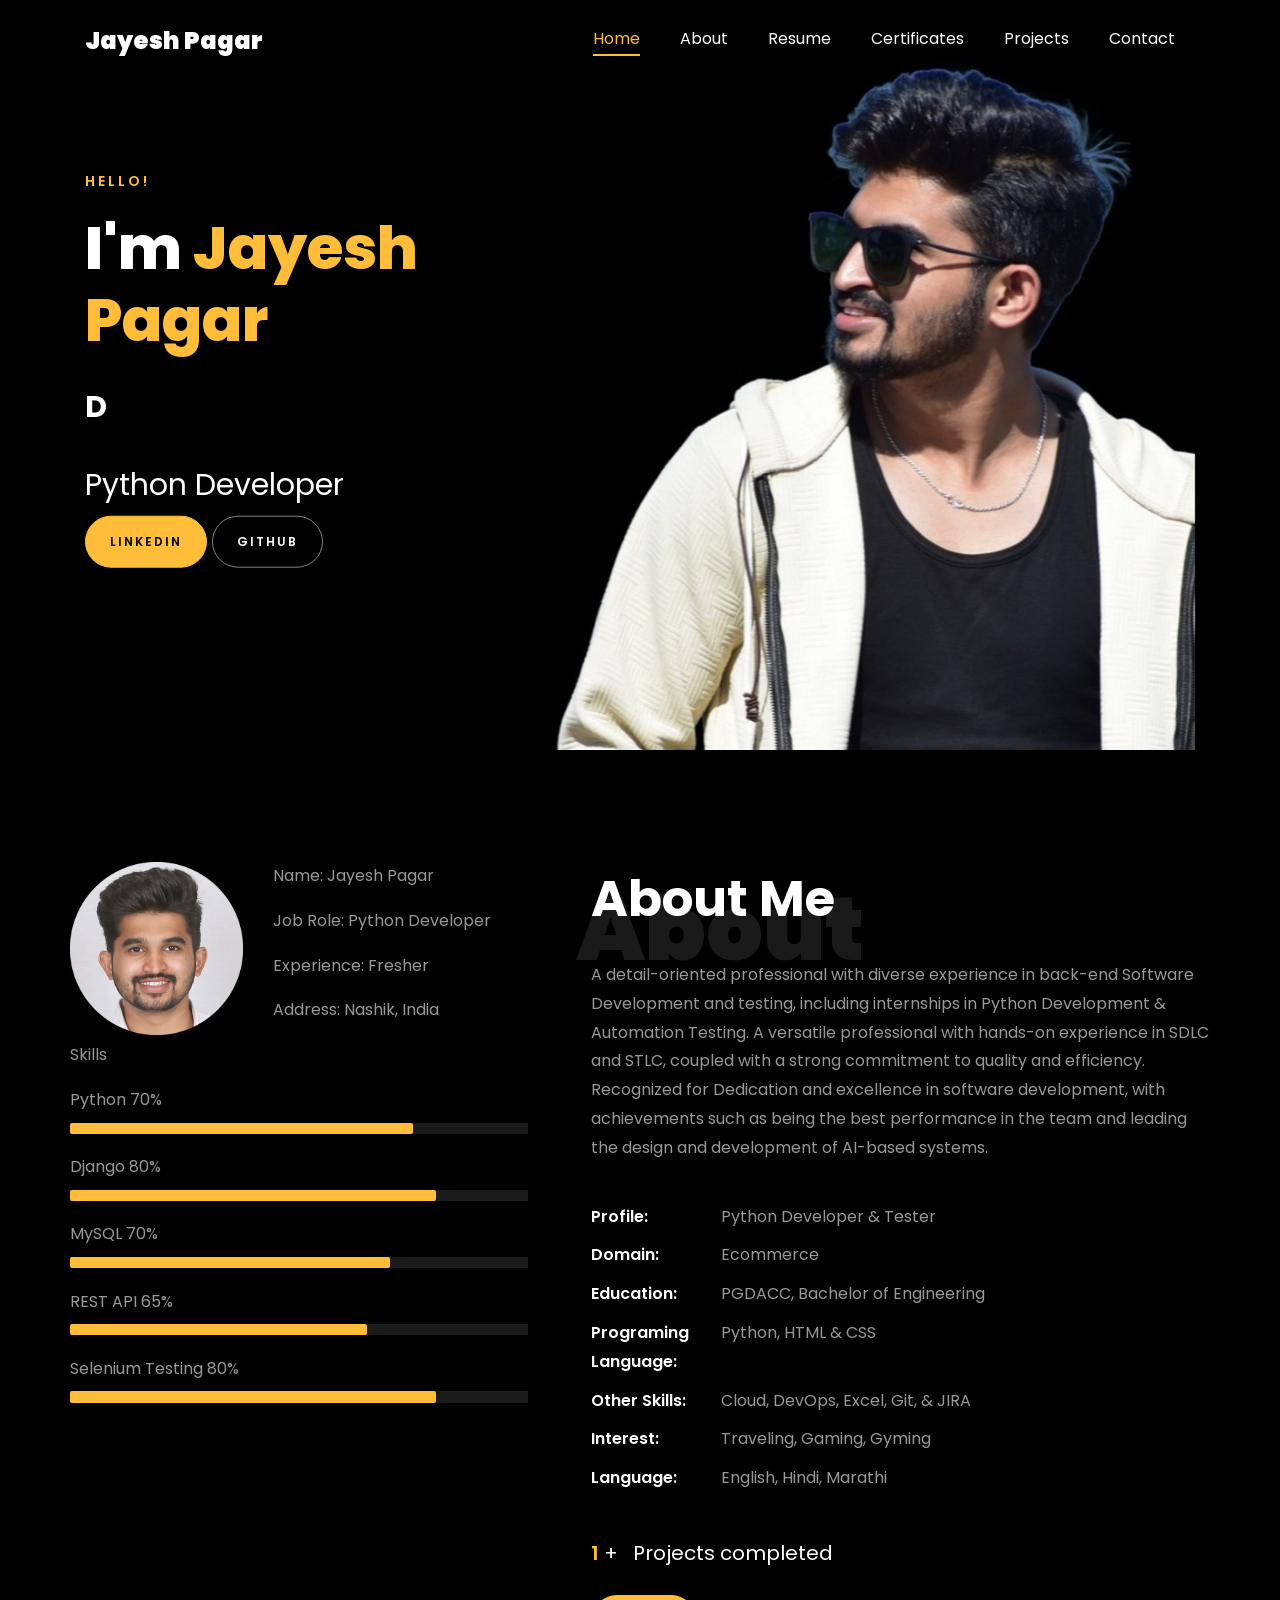
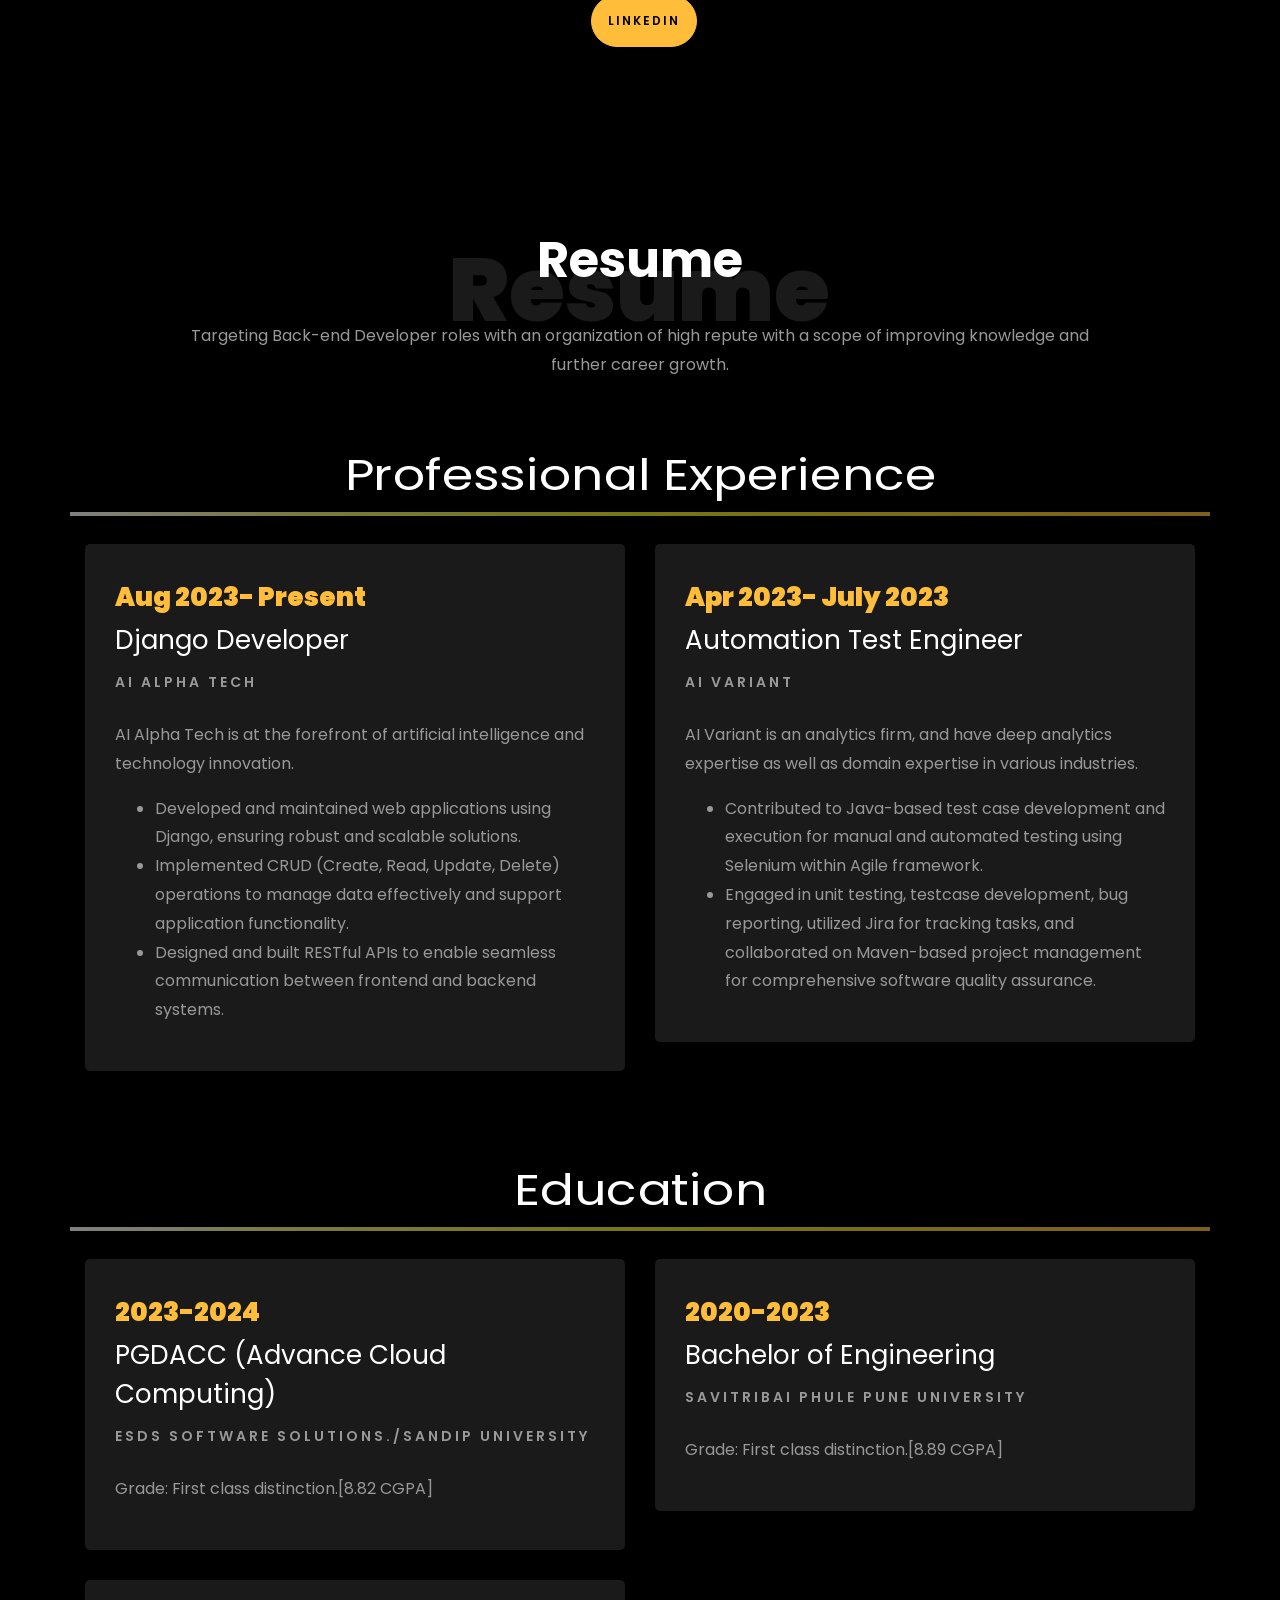
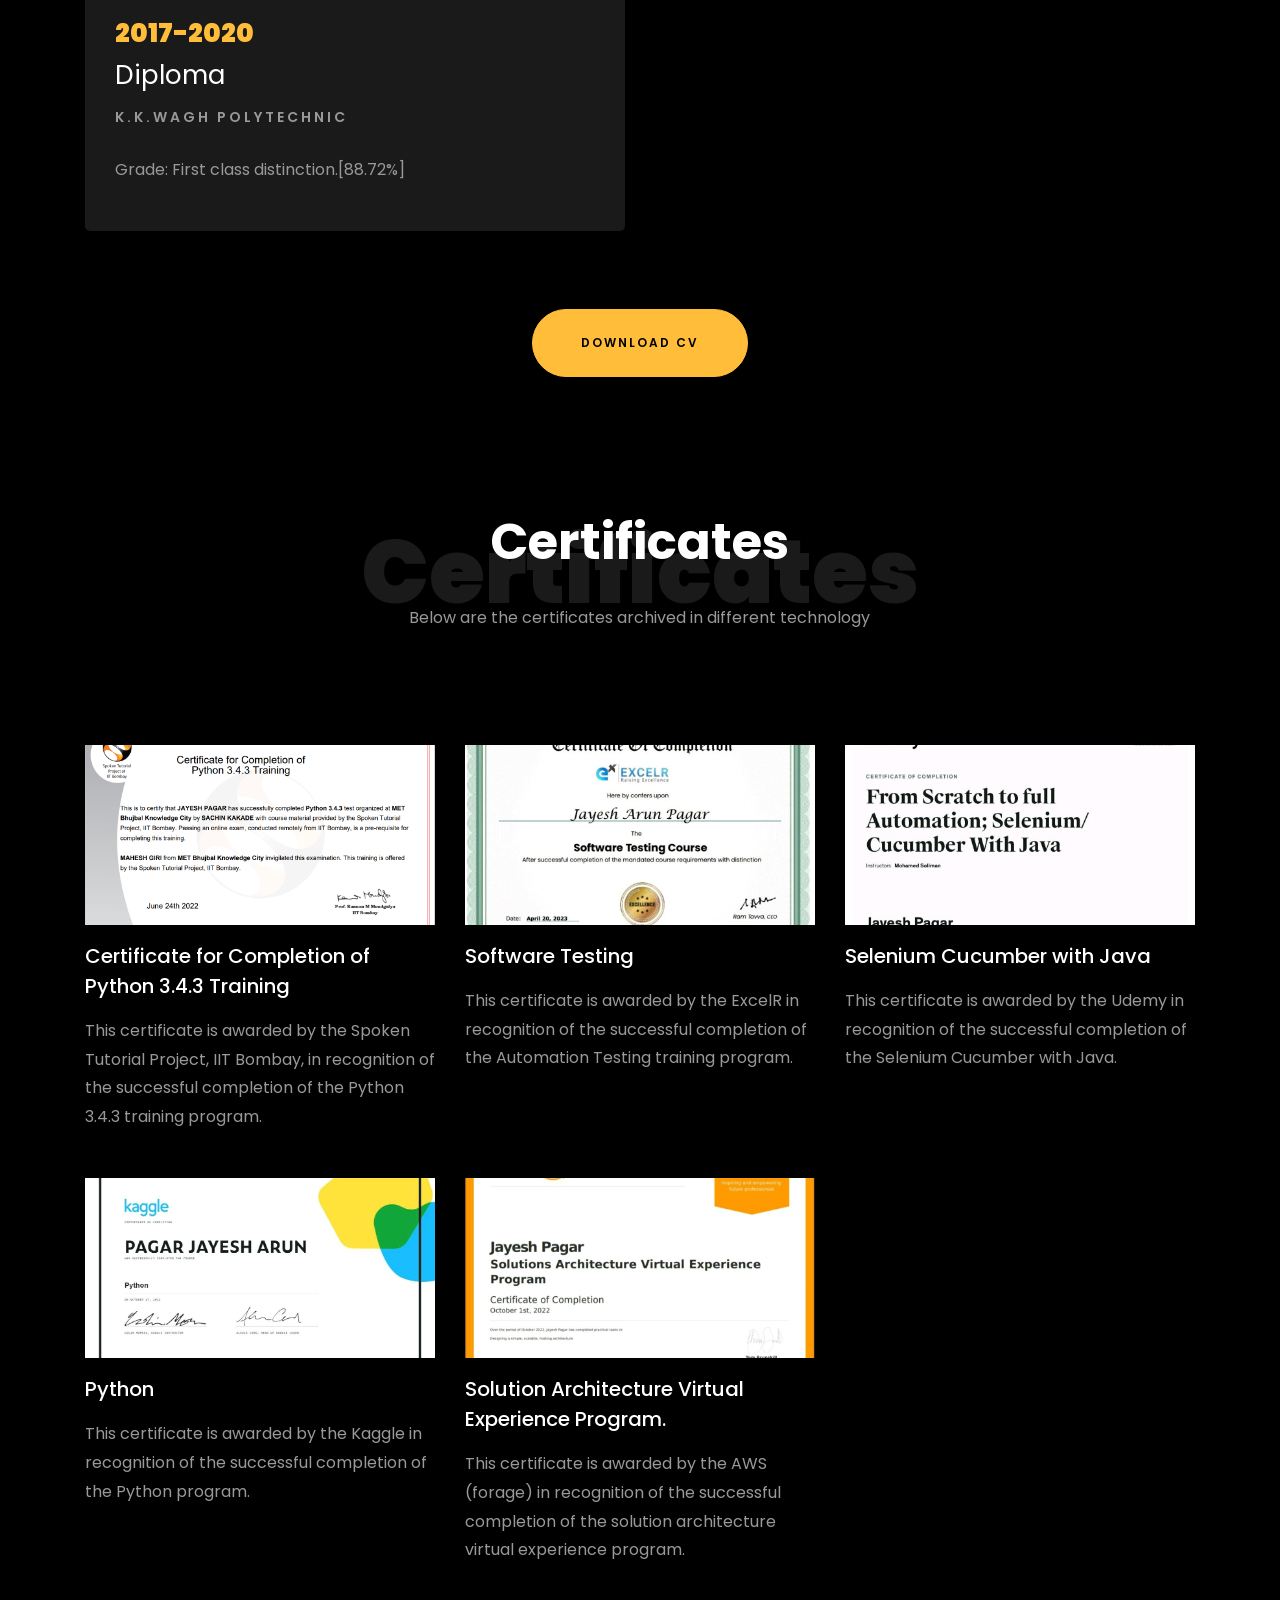
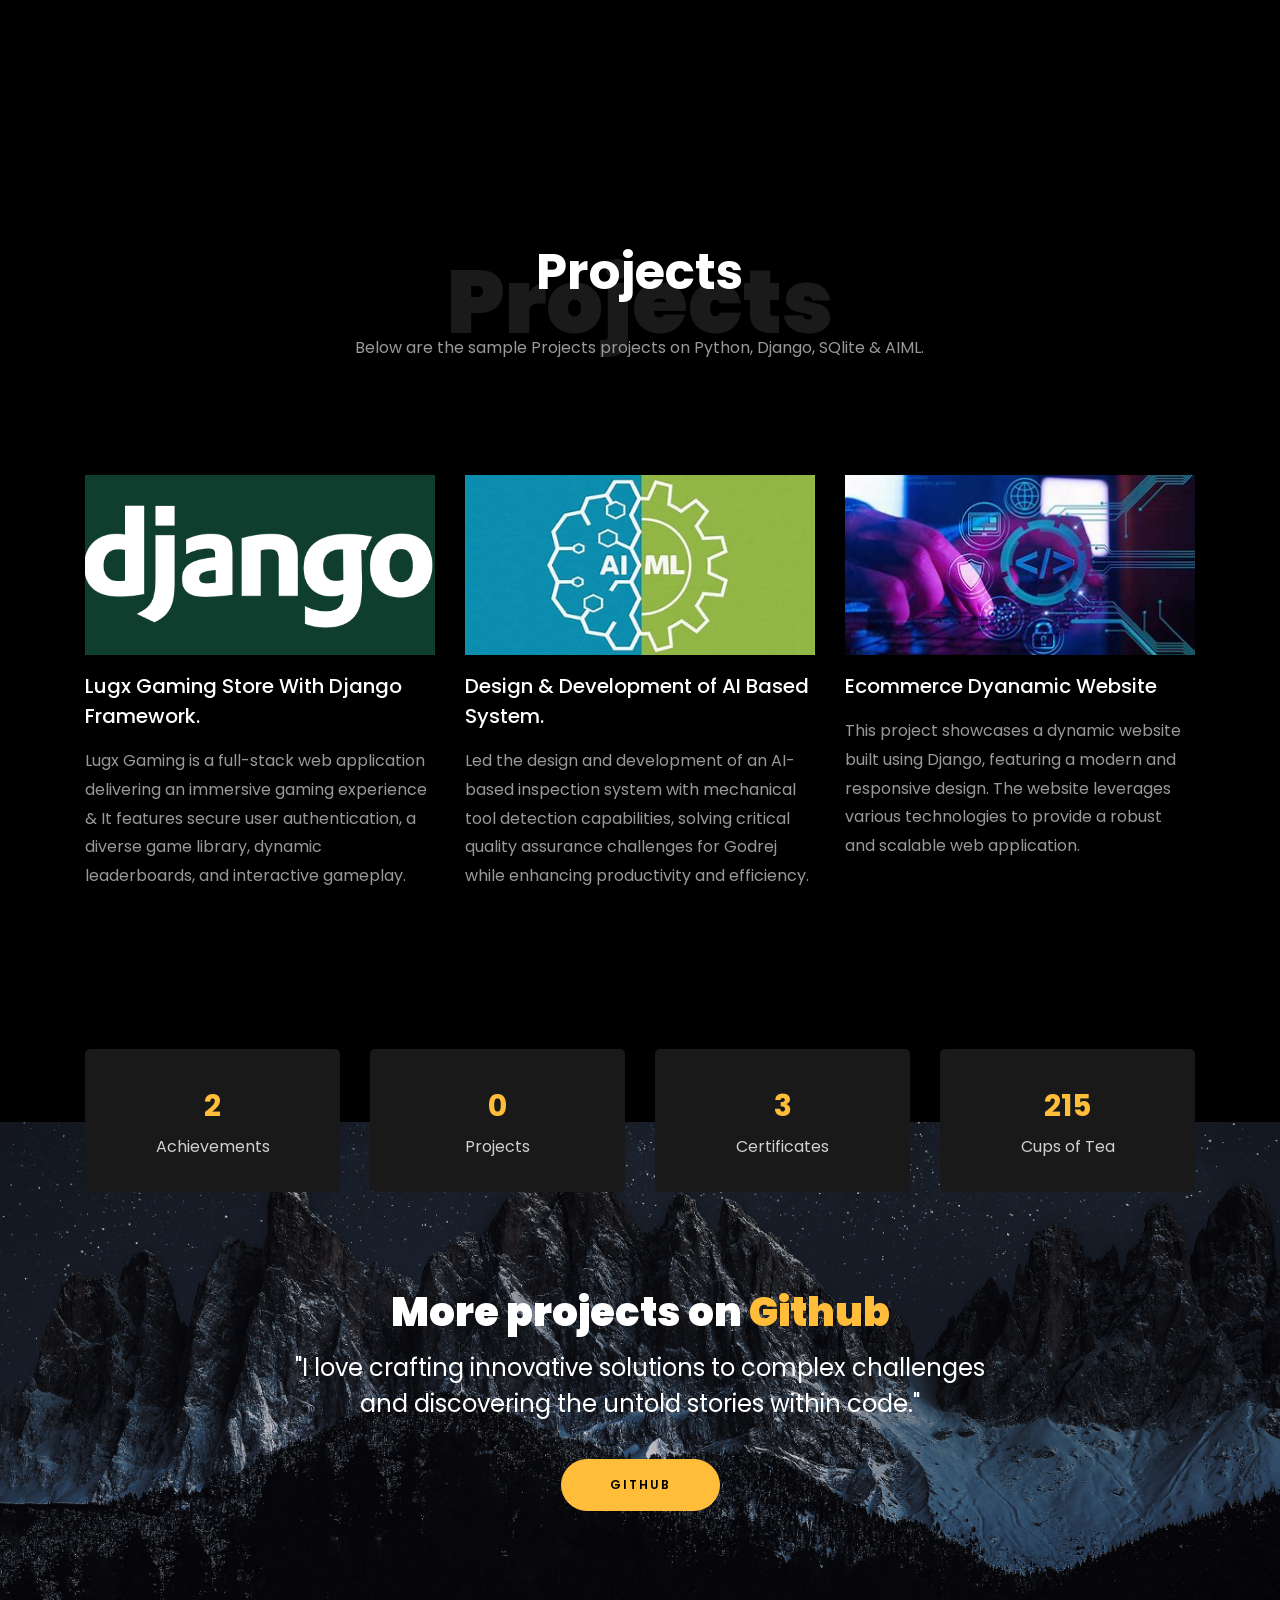
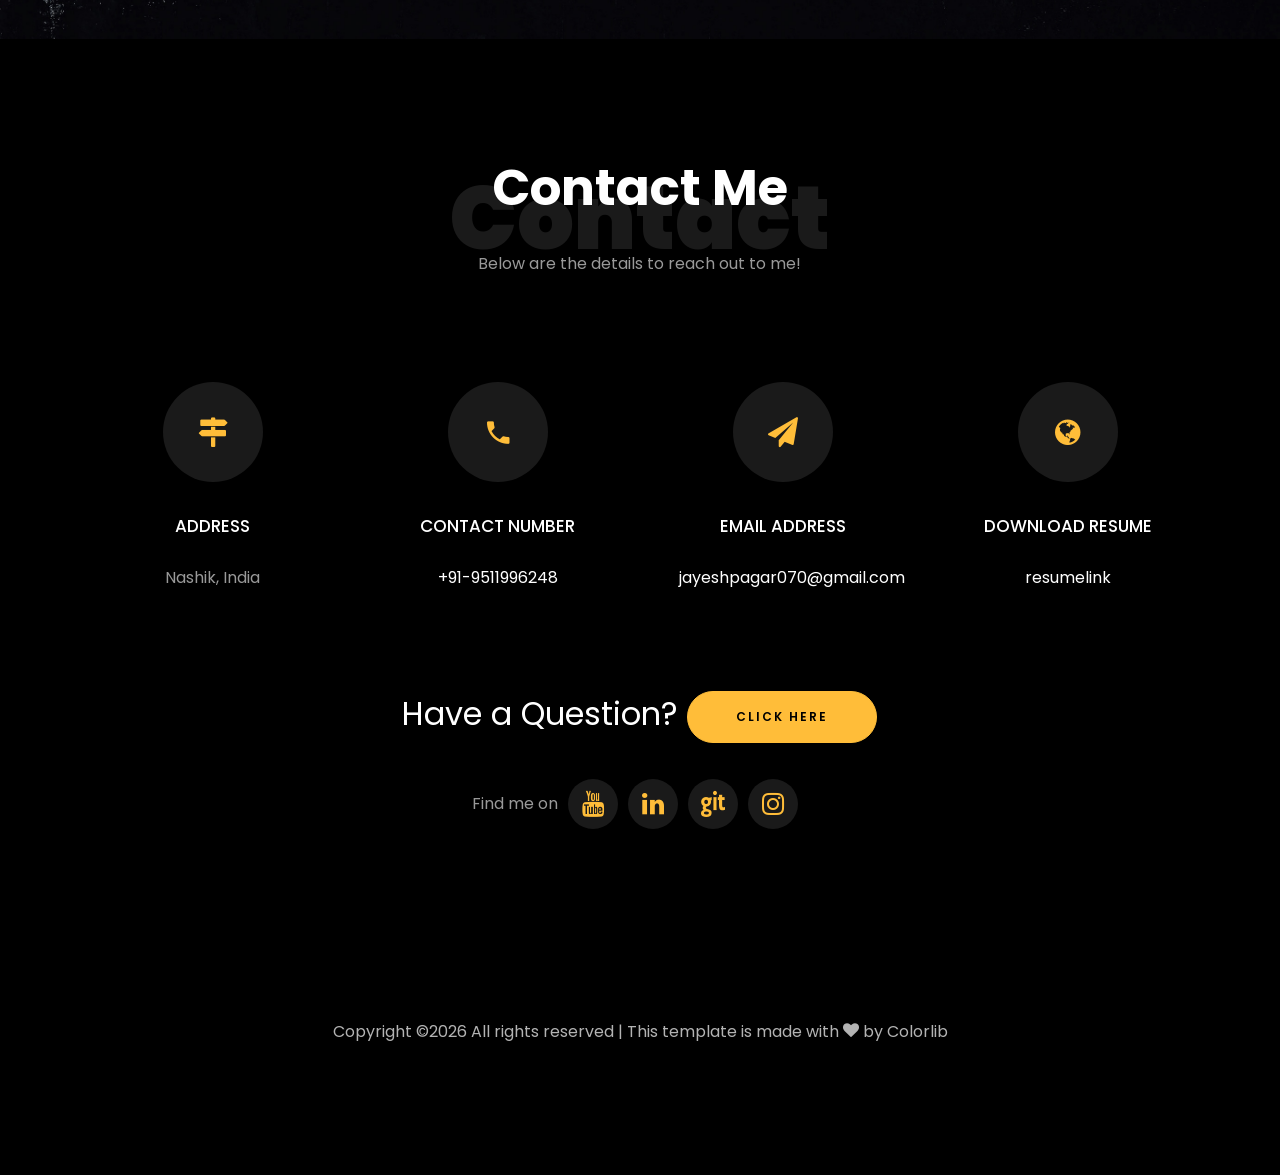
==== index.html @ 8f4467d8 "second" ====
<!DOCTYPE html>
<html lang="en">
  <head>
    <title>Jayesh Pagar Portfolio</title>
    <meta charset="utf-8">
    <meta name="viewport" content="width=device-width, initial-scale=1, shrink-to-fit=no">
    
    <link href="https://fonts.googleapis.com/css?family=Poppins:100,200,300,400,500,600,700,800,900" rel="stylesheet">

    <link rel="stylesheet" href="css/open-iconic-bootstrap.min.css">
    <link rel="stylesheet" href="css/animate.css">
    
    <link rel="stylesheet" href="css/owl.carousel.min.css">
    <link rel="stylesheet" href="css/owl.theme.default.min.css">
    <link rel="stylesheet" href="css/magnific-popup.css">

    <link rel="stylesheet" href="css/aos.css">

    <link rel="stylesheet" href="css/ionicons.min.css">
    
    <link rel="stylesheet" href="css/flaticon.css">
    <link rel="stylesheet" href="css/icomoon.css">
    <link rel="stylesheet" href="css/style.css">



<style>

/*======================================
//--//-->   ABOUT
======================================*/

.about-mf .box-shadow-full {
  padding-top: 4rem;
  padding-bottom: 4rem;
}

.about-mf .about-img {
  margin-bottom: 2rem;
}

.about-mf .about-img img {
  margin-left: 10px;
}


.skill-mf .progress {
  /* background-color: #cde1f8; */
  margin: .5rem 0 1.2rem 0;
  border-radius: 0;
  height: .7rem;
}

.skill-mf .progress .progress-bar {
  height: .7rem;
  background-color: #ffbd39;
}


/* Animation styles */
#typing-animation {
  position: relative;
  font-size: 30px;
  font-weight: bold;
  color: rgb(255, 255, 255);
  overflow: hidden;
  white-space: nowrap;
  animation: typing 3s steps(20, end) infinite;
}

#typing-animation:before {
  content: "";
  /* position: absolute; */
  top: 0;
  left: 0;
  width: 0;
  height: 100%;
  background-color: #ccc;
  animation: typing-cursor 0.5s ease-in-out infinite;
}

@keyframes typing {
  from {
    width: 0;
  }
  to {
    width: 100%;
  }
}

@keyframes typing-cursor {
  from {
    width: 5px;
  }
  to {
    width: 0;
  }
}


/* project image zoom effect */

.zoom-effect {
  overflow: hidden;
  transition: transform 0.3s ease-out;
}

.zoom-effect:hover {
  transform: scale(1.1);
}


</style>


  </head>
  <body data-spy="scroll" data-target=".site-navbar-target" data-offset="300">
	  
	  
    <nav class="navbar navbar-expand-lg navbar-dark ftco_navbar ftco-navbar-light site-navbar-target" id="ftco-navbar">
	    <div class="container">
	      <a class="navbar-brand" href="index.html">Jayesh Pagar</a>
	      <button class="navbar-toggler js-fh5co-nav-toggle fh5co-nav-toggle" type="button" data-toggle="collapse" data-target="#ftco-nav" aria-controls="ftco-nav" aria-expanded="false" aria-label="Toggle navigation">
	        <span class="oi oi-menu"></span> Menu
	      </button>

	      <div class="collapse navbar-collapse" id="ftco-nav">
	        <ul class="navbar-nav nav ml-auto">
	          <li class="nav-item"><a href="#home-section" class="nav-link"><span>Home</span></a></li>
	          <li class="nav-item"><a href="#about-section" class="nav-link"><span>About</span></a></li>
	          <li class="nav-item"><a href="#resume-section" class="nav-link"><span>Resume</span></a></li>
			  <li class="nav-item"><a href="#Certificates-section" class="nav-link"><span>Certificates</span></a></li>
	          <li class="nav-item"><a href="#project-section" class="nav-link"><span>Projects</span></a></li>
	          <li class="nav-item"><a href="#contact-section" class="nav-link"><span>Contact</span></a></li>
	        </ul>
	      </div>
	    </div>
	  </nav>
	  <section id="home-section" class="hero">
		  <div class="home-slider  owl-carousel">
	       <div class="slider-item ">
	      	<div class="overlay"></div>
	         <div class="container">
	          <div class="row d-md-flex no-gutters slider-text align-items-end justify-content-end" data-scrollax-parent="true">
	          	<div class="one-third js-fullheight order-md-last img" style="background-image:url(images/My_background1.jpeg);">
	          	 <div class="overlay"></div>
	          	</div>
		          <div class="one-forth d-flex  align-items-center ftco-animate" data-scrollax=" properties: { translateY: '70%' }">
		          	<div class="text">
		          		<span class="subheading">Hello!</span>
			            <h1 class="mb-4 mt-3">I'm <span>Jayesh Pagar</span></h1>

						<!-- Element to contain animated typing -->
						<span id="typing-animation"></span>

						<script>

						// Initialize the typing animation
						const typingAnimationElement = document.getElementById('typing-animation');

						// Create an array of typing text
						const typingTexts = [
						'Developer  ',
						'Tester  ',
		
						];

						// Create a function to display the typing animation for a given text
						function playTypingAnimation(text) {
						// Loop through each character and add it to the element
						for (let i = 0; i < text.length; i++) {
							setTimeout(() => {
							typingAnimationElement.textContent += text[i];
							}, i * 200); // Increase the delay to slow down the typing animation
						}

						// Once the animation is complete, reset the text and start over
						setTimeout(() => {
							typingAnimationElement.textContent = '';
							playTypingAnimation(typingTexts[(typingTexts.indexOf(text) + 1) % typingTexts.length]);
						}, text.length * 200);
						}

						// Start the typing animation loop
						playTypingAnimation(typingTexts[0]);

						</script>

						<br>
						<br>
			            <h2>Python Developer</h2>
						<!-- <h2 class="d-flex" style="margin-bottom: 0">With over 5 years of experience</h2> -->
						<!-- <br> -->
			            <p><a href="https://www.linkedin.com/in/jayesh-pagar-3330192" class="btn btn-primary py-3 px-4">LinkedIn</a> 
							<a href="https://github.com/jayeshpagar070" class="btn btn-white btn-outline-white py-3 px-4">GitHub</a></p>
		            </div>
		          </div>
	        	</div>
	        </div>
	      </div>
		</div>
    </section>



    <section class="ftco-about img ftco-section ftco-no-pb" id="about-section">
    	<div class="container">
			<div class="row">
				<div class="row d-flex align-items-stretch">
				<!-- <div class="row d-flex"> -->
					<div class="col-md-6 col-lg-5 d-flex">
						<div class="img-about img d-flex align-items-stretch">
							<div class="overlay">
								<div class="row">
									<div class="col-sm-6 col-md-5">
									  <div class="about-img">
										<img src="images/Profile1.png" class="img-fluid rounded b-shadow-a" alt="">
									  </div>
									</div>
									<!-- Details next to profile image -->
									<div class="col-sm-6 col-md-7">
									  <div class="about-info">
										<p><span class="title-s">Name: </span> <span>Jayesh Pagar</span></p>
										<p><span class="title-s">Job Role: </span> <span>Python Developer</span></p>
										<p><span class="title-s">Experience: </span> <span>Fresher</span></p>
										<p><span class="title-s">Address: </span> <span>Nashik, India</span></p>
									  </div>
									</div>
								  </div>

								<div class="skill-mf">
									<p class="title-s">Skills</p>
									<span>Python</span> <span class="pull-right">70%</span>
									<div class="progress">
										<div class="progress-bar" role="progressbar" style="width: 75%;" aria-valuenow="95" aria-valuemin="0"
											aria-valuemax="100"></div>
									</div>
									
									<span>Django</span> <span class="pull-right">80%</span>
									<div class="progress">
										<div class="progress-bar" role="progressbar" style="width: 80%" aria-valuenow="85" aria-valuemin="0"
											aria-valuemax="100"></div>
									</div>
									
									<span>MySQL</span> <span class="pull-right">70%</span>
									<div class="progress">
										<div class="progress-bar" role="progressbar" style="width: 70%" aria-valuenow="90" aria-valuemin="0"
											aria-valuemax="100"></div>
									</div>
									
									<span>REST API</span> <span class="pull-right">65%</span>
									<div class="progress">
										<div class="progress-bar" role="progressbar" style="width: 65%" aria-valuenow="85" aria-valuemin="0"
											aria-valuemax="100"></div>
									</div>
									
									<span>Selenium Testing</span> <span class="pull-right">80%</span>
									<div class="progress">
										<div class="progress-bar" role="progressbar" style="width: 80%" aria-valuenow="80" aria-valuemin="0"
											aria-valuemax="100"></div>
									</div>
								</div>
							</div>
						</div>
					</div>
					
					<div class="col-md-6 col-lg-7 pl-lg-5 pb-5">
						<div class="row justify-content-start pb-3">
							<div class="col-md-12 heading-section ftco-animate">
								
								<h1 class="big">About</h1>
								<h2 class="mb-4">About Me</h2>
								
								<p>
									A detail-oriented professional with diverse experience in back-end Software 
									Development and testing, including internships in Python Development & Automation 
									Testing. A versatile professional with hands-on experience in SDLC and STLC, coupled with a 
									strong commitment to quality and efficiency. Recognized for Dedication and excellence in software development, with 
									achievements such as being the best performance in the team and leading the design 
									and development of AI-based systems.</p>
								<ul class="about-info mt-4 px-md-0 px-2">
									<li class="d-flex"><span>Profile:</span> <span>Python Developer & Tester</span></li>
									<li class="d-flex"><span>Domain:</span> <span> Ecommerce</span></li>
									<li class="d-flex"><span>Education:</span> <span>PGDACC, Bachelor of Engineering</span></li>
		
									<li class="d-flex"><span>Programing Language:</span> <span>Python, HTML & CSS</span></li>
									<li class="d-flex"><span>Other Skills:</span> <span>Cloud, DevOps, Excel, Git, & JIRA </span></li>
									<li class="d-flex"><span>Interest:</span> <span>Traveling, Gaming, Gyming</span></li>
									<li class="d-flex"><span>Language:</span> <span>English, Hindi, Marathi</span></li>
									
								</ul>
							</div>
						</div>


						<div class="counter-wrap ftco-animate d-flex mt-md-3">
							<div class="text">
								<p class="mb-4">
									<span class="number" data-number="3">0</span> <span>+</span>
									<span>&nbsp; Projects completed</span>
								</p>
								<p><a href="https://www.linkedin.com/in/jayesh-pagar-333019" class="btn btn-primary py-3 px-3">LinkedIn</a></p>
							</div>
						</div>
					</div>
				</div>
			</div>
		</div>
    </section>



	
    <section class="ftco-section ftco-no-pb" id="resume-section">
    	<div class="container">
    		<div class="row justify-content-center pb-5">
          <div class="col-md-10 heading-section text-center ftco-animate">
          	<h1 class="big big-2">Resume</h1>
            <h2 class="mb-4">Resume</h2>
            <p>Targeting Back-end Developer roles with an organization of high repute with a scope of improving knowledge and further 
				career growth.</p>
          </div>
        </div>

		<div class="row">
			<h1 class="big-4">Professional Experience</h1>
			<div class="underline"></div>
		</div>
		<br>
		
		<div class="row">
				<div class="col-md-6">
					<div class="resume-wrap ftco-animate">
						<span class="date">Aug 2023- Present</span>
						<h2>Django Developer</h2>
						<span class="position">AI Alpha Tech</span>
						<p class="mt-4">AI Alpha Tech is at the forefront of artificial intelligence and technology innovation.  
							<ul>
								<li>Developed and maintained web applications using Django, ensuring robust and scalable solutions.</li>
								<li>Implemented CRUD (Create, Read, Update, Delete) operations to manage data effectively and support application functionality.</li>
								<li>Designed and built RESTful APIs to enable seamless communication between frontend and backend systems.</li>
							</ul>
						</p>
					</div>

				</div>

				<div class="col-md-6">
					<div class="resume-wrap ftco-animate">
						<span class="date">Apr 2023- July 2023</span>
						<h2>Automation Test Engineer</h2>
						<span class="position">AI Variant</span>
						<p class="mt-4">AI Variant is an analytics firm, and have deep analytics expertise as well as domain expertise in various industries. 
							<ul>
								<li>
									Contributed to Java-based test case development and execution for manual and 
									automated testing using Selenium within Agile framework.</li>
								<li>Engaged in unit testing, testcase development, bug reporting, utilized Jira for tracking 
									tasks, and collaborated on Maven-based project management for comprehensive 
									software quality assurance.</li>
								
							</ul>
						</p>
					</div>

				</div>
			</div>

		<br>
		<br>

		<div class="row">
			<h1 class="big-4">Education</h1>
			<div class="underline"></div>
		</div>
		<br>
		
			<div class="row">
    			<div class="col-md-6">
    				<div class="resume-wrap ftco-animate">
    					<span class="date">2023-2024</span>
    					<h2>PGDACC (Advance Cloud Computing)</h2>
    					<span class="position">ESDS Software solutions./Sandip University</span>
    					<p class="mt-4">Grade: First class distinction.[8.82 CGPA]</p>
    				</div>
    			</div>

				<div class="col-md-6">
    				<div class="resume-wrap ftco-animate">
    					<span class="date">2020-2023</span>
    					<h2>Bachelor of Engineering</h2>
    					<span class="position">Savitribai Phule Pune University </span>
    					<p class="mt-4">Grade: First class distinction.[8.89 CGPA]</p>
    				</div>
				</div>

				<div class="col-md-6">
    				<div class="resume-wrap ftco-animate">
    					<span class="date">2017-2020</span>
    					<h2>Diploma </h2>
    					<span class="position">K.K.Wagh Polytechnic</span>
    					<p class="mt-4">Grade: First class distinction.[88.72%]</p>
    				</div>
    			</div>

    			
    		</div>

    		<div class="row justify-content-center mt-5">
    			<div class="col-md-6 text-center ftco-animate">
    				<p><a href="https://github.com/jayeshpagar070/My_Resume" class="btn btn-primary py-4 px-5">Download CV</a></p>
    			</div>
    		</div>
    	</div>
    </section>

	<section class="ftco-section" id="Certificates-section">
		<div class="container">
		  <div class="row justify-content-center mb-5 pb-5">
			<div class="col-md-7 heading-section text-center ftco-animate">
			  <h1 class="big big-2">Certificates</h1>
			  <h2 class="mb-4">Certificates</h2>
			  <p>Below are the certificates archived in different technology</p>
			</div>
		  </div>
		  <div class="row d-flex">
			<div class="col-md-4 d-flex ftco-animate">
				<div class="blog-entry justify-content-end">
				<a href="#" class="block-20 zoom-effect" style="background-image: url('images/cr_1.png');">
				</a>
				<div class="text mt-3 float-right d-block">
  
				  <h3 class="heading"><a href="#">Certificate for Completion of Python 3.4.3 Training </a></h3>
				  <p>This certificate is awarded by the Spoken Tutorial Project, IIT Bombay, in recognition of the successful completion of the Python 3.4.3  training program.</p>
				</div>
			  </div>
			</div>
			<div class="col-md-4 d-flex ftco-animate">
				<div class="blog-entry justify-content-end">
				<a href="https://www.linkedin.com/posts/jayesh-pagar-333019231_softwaretesting-automationtesting-python-activity-7092469370337079296-1smS?utm_source=share&utm_medium=member_android" class="block-20 zoom-effect" style="background-image: url('images/cr_2 (1).jpg');">
				</a>
				<div class="text mt-3 float-right d-block">
  
				  <h3 class="heading"><a href="https://www.linkedin.com/posts/jayesh-pagar-333019231_softwaretesting-automationtesting-python-activity-7092469370337079296-1smS?utm_source=share&utm_medium=member_android">Software Testing</a></h3>
				  <p>This certificate is awarded by the ExcelR in recognition of the successful completion of the Automation Testing training program.</p>
				</div>
			  </div>
			</div>
			<div class="col-md-4 d-flex ftco-animate">
				<div class="blog-entry justify-content-end">
				<a href="https://www.linkedin.com/posts/jayesh-pagar-333019231_selenium-cucumber-testautomation-activity-7049367371458740224-32_0?utm_source=share&utm_medium=member_android" class="block-20 zoom-effect" style="background-image: url('images/cr_3 (2).jpg');">
				</a>
				<div class="text mt-3 float-right d-block">
  
				  <h3 class="heading"><a href="https://www.linkedin.com/posts/jayesh-pagar-333019231_selenium-cucumber-testautomation-activity-7049367371458740224-32_0?utm_source=share&utm_medium=member_android">Selenium Cucumber with Java</a></h3>
				  <p>This certificate is awarded by the Udemy in recognition of the successful completion of the Selenium Cucumber with Java.</p>
				</div>
			  </div>
			</div>
			<div class="col-md-4 d-flex ftco-animate">
				<div class="blog-entry justify-content-end">
				<a href="https://www.linkedin.com/posts/jayesh-pagar-333019231_kaggle-python-pythondeveloper-activity-6987793491623874560-2fIT?utm_source=share&utm_medium=member_android" class="block-20 zoom-effect" style="background-image: url('images/cr_4 (3).jpg');">
				</a>
				<div class="text mt-3 float-right d-block">
  
				  <h3 class="heading"><a href="https://www.linkedin.com/posts/jayesh-pagar-333019231_kaggle-python-pythondeveloper-activity-6987793491623874560-2fIT?utm_source=share&utm_medium=member_android">Python</a></h3>
				  <p>This certificate is awarded by the Kaggle in recognition of the successful completion of the Python program.</p>
				</div>
			  </div>
			</div>
			<div class="col-md-4 d-flex ftco-animate">
				<div class="blog-entry justify-content-end">
				<a href="https://www.linkedin.com/posts/jayesh-pagar-333019231_kaggle-python-pythondeveloper-activity-6987793491623874560-2fIT?utm_source=share&utm_medium=member_android" class="block-20 zoom-effect" style="background-image: url('images/cr_5 (4).jpg');">
				</a>
				<div class="text mt-3 float-right d-block">
  
				  <h3 class="heading"><a href="https://www.linkedin.com/posts/jayesh-pagar-333019231_kaggle-python-pythondeveloper-activity-6987793491623874560-2fIT?utm_source=share&utm_medium=member_android">Solution Architecture Virtual Experience Program.</a></h3>
				  <p>This certificate is awarded by the AWS (forage) in recognition of the successful completion of the solution architecture virtual experience program.</p>
				</div>
			  </div>
			</div>
			
	  </section>
  

    <section class="ftco-section" id="project-section">
      <div class="container">
        <div class="row justify-content-center mb-5 pb-5">
          <div class="col-md-7 heading-section text-center ftco-animate">
            <h1 class="big big-2">Projects</h1>
            <h2 class="mb-4">Projects</h2>
            <p>Below are the sample Projects projects on Python, Django, SQlite & AIML.</p>
          </div>
        </div>
        <div class="row d-flex">
          <div class="col-md-4 d-flex ftco-animate">
          	<div class="blog-entry justify-content-end">
              <a href="https://github.com/jayeshpagar070/Django-Project" class="block-20 zoom-effect" style="background-image: url('images/project_1.png');">
              </a>
              <div class="text mt-3 float-right d-block">

                <h3 class="heading"><a href="https://github.com/jayeshpagar070/Django-Project">Lugx Gaming Store With Django Framework. </a></h3>
                <p>Lugx Gaming is a full-stack web application delivering an immersive gaming experience & It features secure user authentication, a diverse game library, dynamic leaderboards, and interactive gameplay.</p>
              </div>
            </div>
          </div>
          <div class="col-md-4 d-flex ftco-animate">
          	<div class="blog-entry justify-content-end">
              <a href="https://github.com/jayeshpagar070/AI_Project.git" class="block-20 zoom-effect" style="background-image: url('images/project_2.jpeg');">
              </a>
              <div class="text mt-3 float-right d-block">

                <h3 class="heading"><a href="https://github.com/jayeshpagar070/AI_Project.git">Design & Development of AI Based System.</a></h3>
                <p>Led the design and development of an AI-based inspection system with mechanical tool detection capabilities, solving critical quality assurance challenges for Godrej while enhancing productivity and efficiency.</p>
              </div>
            </div>
          </div>
		   <div class="col-md-4 d-flex ftco-animate">
          	<div class="blog-entry justify-content-end">
              <a href="https://github.com/jayeshpagar070/Django-Ecommerce_Website" class="block-20 zoom-effect" style="background-image: url('images/project_4.jpeg');">
              </a>
		  <div class="text mt-3 float-right d-block">
                <h3 class="heading"><a href="https://github.com/jayeshpagar070/Django-Ecommerce_Website">Ecommerce Dyanamic Website</a></h3>
                <p>This project showcases a dynamic website built using Django, featuring a modern and responsive design. The website leverages various technologies to provide a robust and scalable web application. </p>
              </div>
            </div>
          </div>
    </section>

	<section class="ftco-section ftco-no-pt ftco-no-pb ftco-counter img" id="section-counter">
      <div class="container">
		<div class="row d-md-flex align-items-center">
          <div class="col-md d-flex justify-content-center counter-wrap ftco-animate">
            <div class="block-18">
              <div class="text">
                <strong class="number" data-number="5">0</strong>
                <span>Achievements</span>
              </div>
            </div>
          </div>
          <div class="col-md d-flex justify-content-center counter-wrap ftco-animate">
            <div class="block-18">
              <div class="text">
                <strong class="number" data-number="2">0</strong>
                <span>Projects</span>
              </div>
            </div>
          </div>
          <div class="col-md d-flex justify-content-center counter-wrap ftco-animate">
            <div class="block-18">
              <div class="text">
                <strong class="number" data-number="7">0</strong>
                <span>Certificates</span>
              </div>
            </div>
          </div>
          <div class="col-md d-flex justify-content-center counter-wrap ftco-animate">
            <div class="block-18">
              <div class="text">
                <strong class="number" data-number="500">0</strong>
                <span>Cups of Tea</span>
              </div>
            </div>
          </div>
        </div>
      </div>
	
	  <div class="ftco-section ftco-hireme img margin-top" style="background-image: url(images/bg_1.jpg)">
			<!-- <div class="container"> -->
				<div class="row justify-content-center">
					<div class="col-md-7 ftco-animate text-center">
						<h2>More projects on<span> Github  </span> </h2>
						<div class="heading"> <h4>"I love crafting innovative solutions to complex challenges and discovering the untold stories within code." </h4>
						<br>
						<p><a href="https://github.com/jayeshpagar070" class="btn btn-primary py-3 px-5">GitHub</a></p>
						</div>
					</div>
				</div>
			<!-- </div> -->
		</div>
	</section>



    <section class="ftco-section contact-section ftco-no-pb" id="contact-section">
      <div class="container">
      	<div class="row justify-content-center mb-5 pb-3">
          <div class="col-md-7 heading-section text-center ftco-animate">
            <h1 class="big big-2">Contact</h1>
            <h2 class="mb-4">Contact Me</h2>
            <p>Below are the details to reach out to me!</p>
          </div>
        </div>

        <div class="row d-flex contact-info mb-5">
          <div class="col-md-6 col-lg-3 d-flex ftco-animate">
          	<div class="align-self-stretch box p-4 text-center">
          		<div class="icon d-flex align-items-center justify-content-center">
          			<span class="icon-map-signs"></span>
          		</div>
          		<h3 class="mb-4">Address</h3>
	            <p>Nashik, India</p>
	          </div>
          </div>
          <div class="col-md-6 col-lg-3 d-flex ftco-animate">
          	<div class="align-self-stretch box p-4 text-center">
          		<div class="icon d-flex align-items-center justify-content-center">
          			<span class="icon-phone2"></span>
          		</div>
          		<h3 class="mb-4">Contact Number</h3>
	            <p><a href="tel://0101010101">+91-9511996248</a></p>
	          </div>
          </div>
          <div class="col-md-6 col-lg-3 d-flex ftco-animate">
          	<div class="align-self-stretch box p-4 text-center">
          		<div class="icon d-flex align-items-center justify-content-center">
          			<span class="icon-paper-plane"></span>
          		</div>
          		<h3 class="mb-4">Email Address</h3>
	            <p><a href="mailto:info@yoursite.com">jayeshpagar070@gmail.com</a></p>
	          </div>
          </div>
          <div class="col-md-6 col-lg-3 d-flex ftco-animate">
          	<div class="align-self-stretch box p-4 text-center">
          		<div class="icon d-flex align-items-center justify-content-center">
          			<span class="icon-globe"></span>
          		</div>
          		<h3 class="mb-4">Download Resume</h3>
	            <p><a href="https://github.com/jayeshpagar070/My_Resume">resumelink</a></p>
	          </div>
          </div>

		  <div class="container">
			<br>
			<br>
			<div class="row justify-content-center">
				<div class="col-md-7 ftco-animate text-center">
					<h2>Have a<span> Question?  </span> <a href="https://forms.gle/Zm2C1VTjyCWiRpuv7" class="btn btn-primary py-3 px-5">Click Here</a> </h2>
				</div>
			</div>
				<br>
					<ul class="ftco-footer-social list-unstyled d-flex justify-content-center align-items-center mb-0">
					  <li class="ftco-animate normal-txt">Find me on  </li>
					  <li class="ftco-animate"><a href="https://youtube.com/@lifeuncut9589?si=IrzWPQrvcXSRQZjv"><span class="icon-youtube"></span></a></li>
					  <li class="ftco-animate"><a href="https://www.linkedin.com/in/jayesh-pagar-3330192/"><span class="icon-linkedin"></span></a></li>  
					  <li class="ftco-animate"><a href="https://github.com/jayeshpagar070/"><span class="icon-git"></span></a></li>
				      <li class="ftco-animate"><a href="https://www.instagram.com/_jayesh_070/"><span class="icon-instagram"></span></a></li>
					</ul>
				<br>
		   </div>
   </div>
 </section>


 
	
    <footer class="ftco-footer ftco-section">
		<div class="container">
		  <div class="row">
			<div class="col-md-12 text-center">
  
			  <p><!-- Link back to Colorlib can't be removed. Template is licensed under CC BY 3.0. -->
	Copyright &copy;<script>document.write(new Date().getFullYear());</script> All rights reserved | This template is made with <i class="icon-heart color-danger" aria-hidden="true"></i> by <a href="https://colorlib.com" target="_blank">Colorlib</a>
	<!-- Link back to Colorlib can't be removed. Template is licensed under CC BY 3.0. --></p>
			</div>
		  </div>
		</div>
	  </footer>


  <!-- loader -->
  <div id="ftco-loader" class="show fullscreen"><svg class="circular" width="48px" height="48px"><circle class="path-bg" cx="24" cy="24" r="22" fill="none" stroke-width="4" stroke="#eeeeee"/><circle class="path" cx="24" cy="24" r="22" fill="none" stroke-width="4" stroke-miterlimit="10" stroke="#F96D00"/></svg></div>


  <script src="js/jquery.min.js"></script>
  <script src="js/jquery-migrate-3.0.1.min.js"></script>
  <script src="js/popper.min.js"></script>
  <script src="js/bootstrap.min.js"></script>
  <script src="js/jquery.easing.1.3.js"></script>
  <script src="js/jquery.waypoints.min.js"></script>
  <script src="js/jquery.stellar.min.js"></script>
  <script src="js/owl.carousel.min.js"></script>
  <script src="js/jquery.magnific-popup.min.js"></script>
  <script src="js/aos.js"></script>
  <script src="js/jquery.animateNumber.min.js"></script>
  <script src="js/scrollax.min.js"></script>
  
  <script src="js/main.js"></script>
    
  </body>
</html>
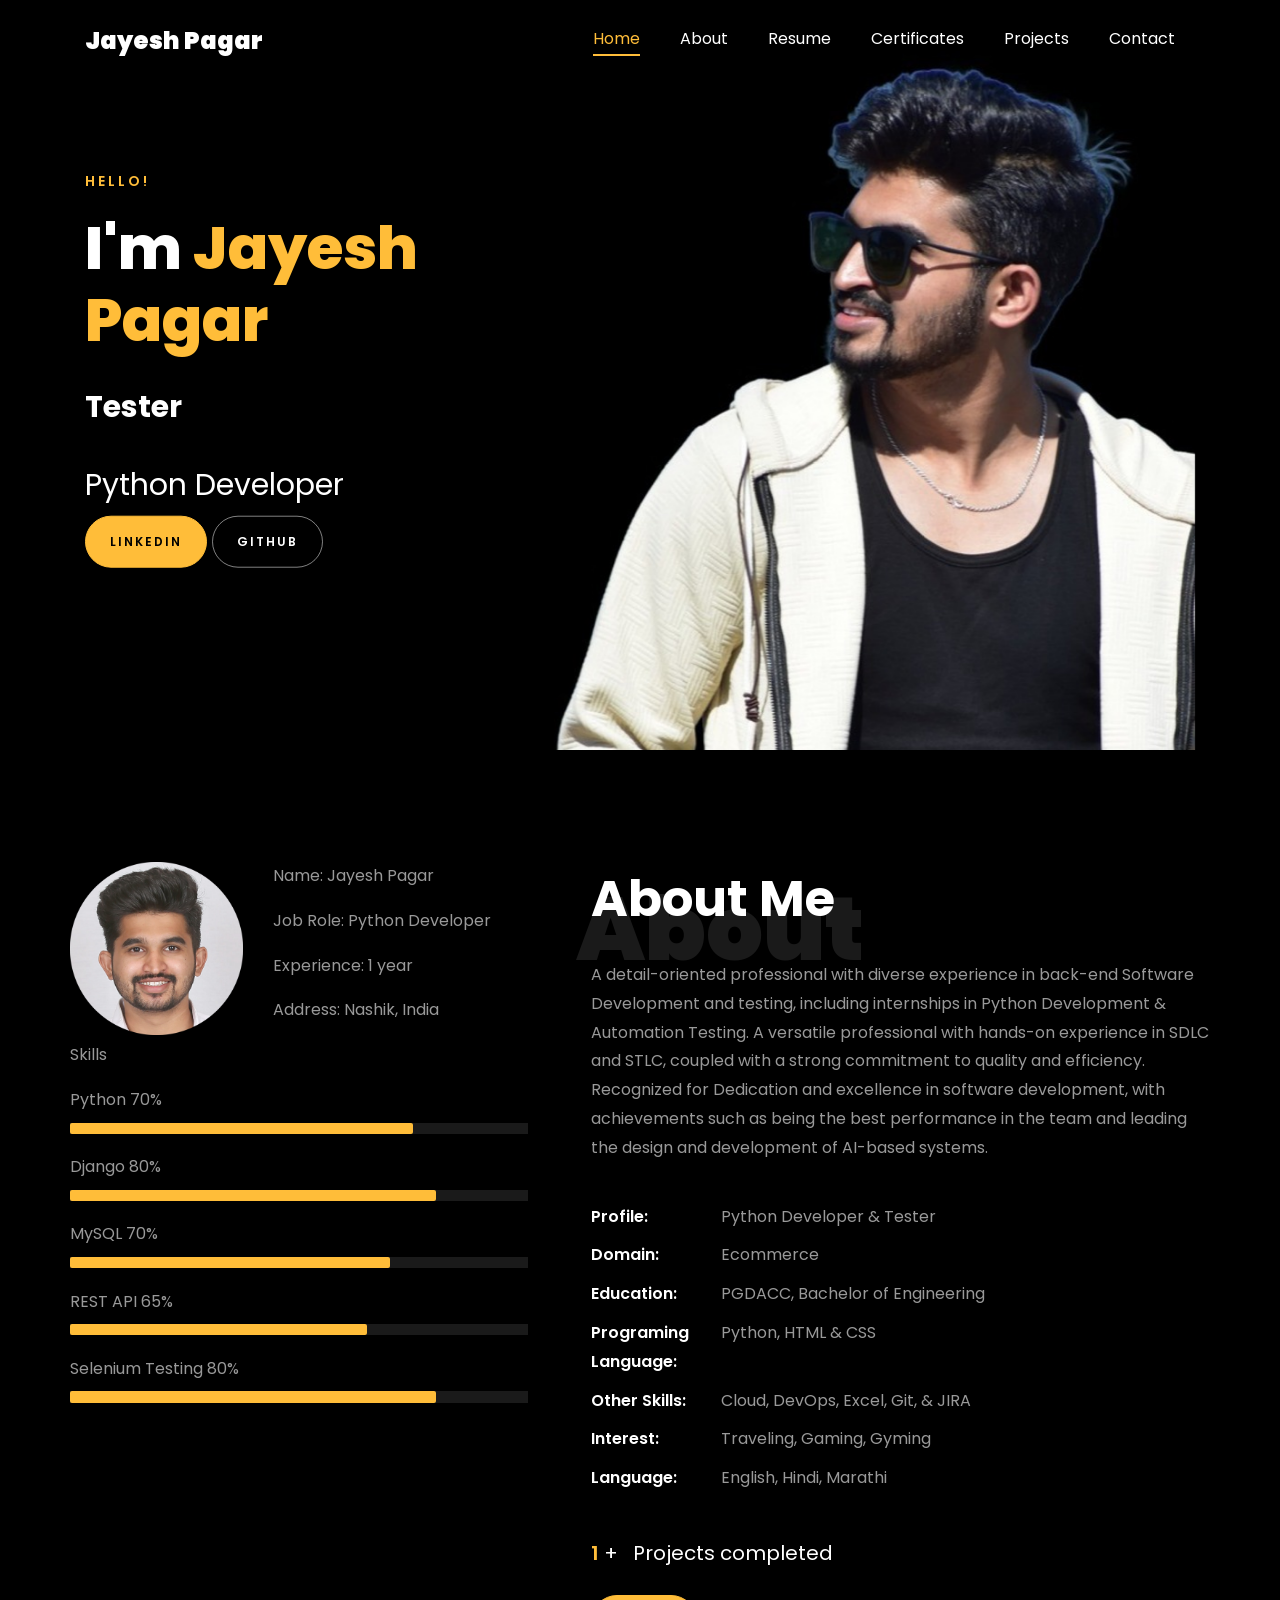
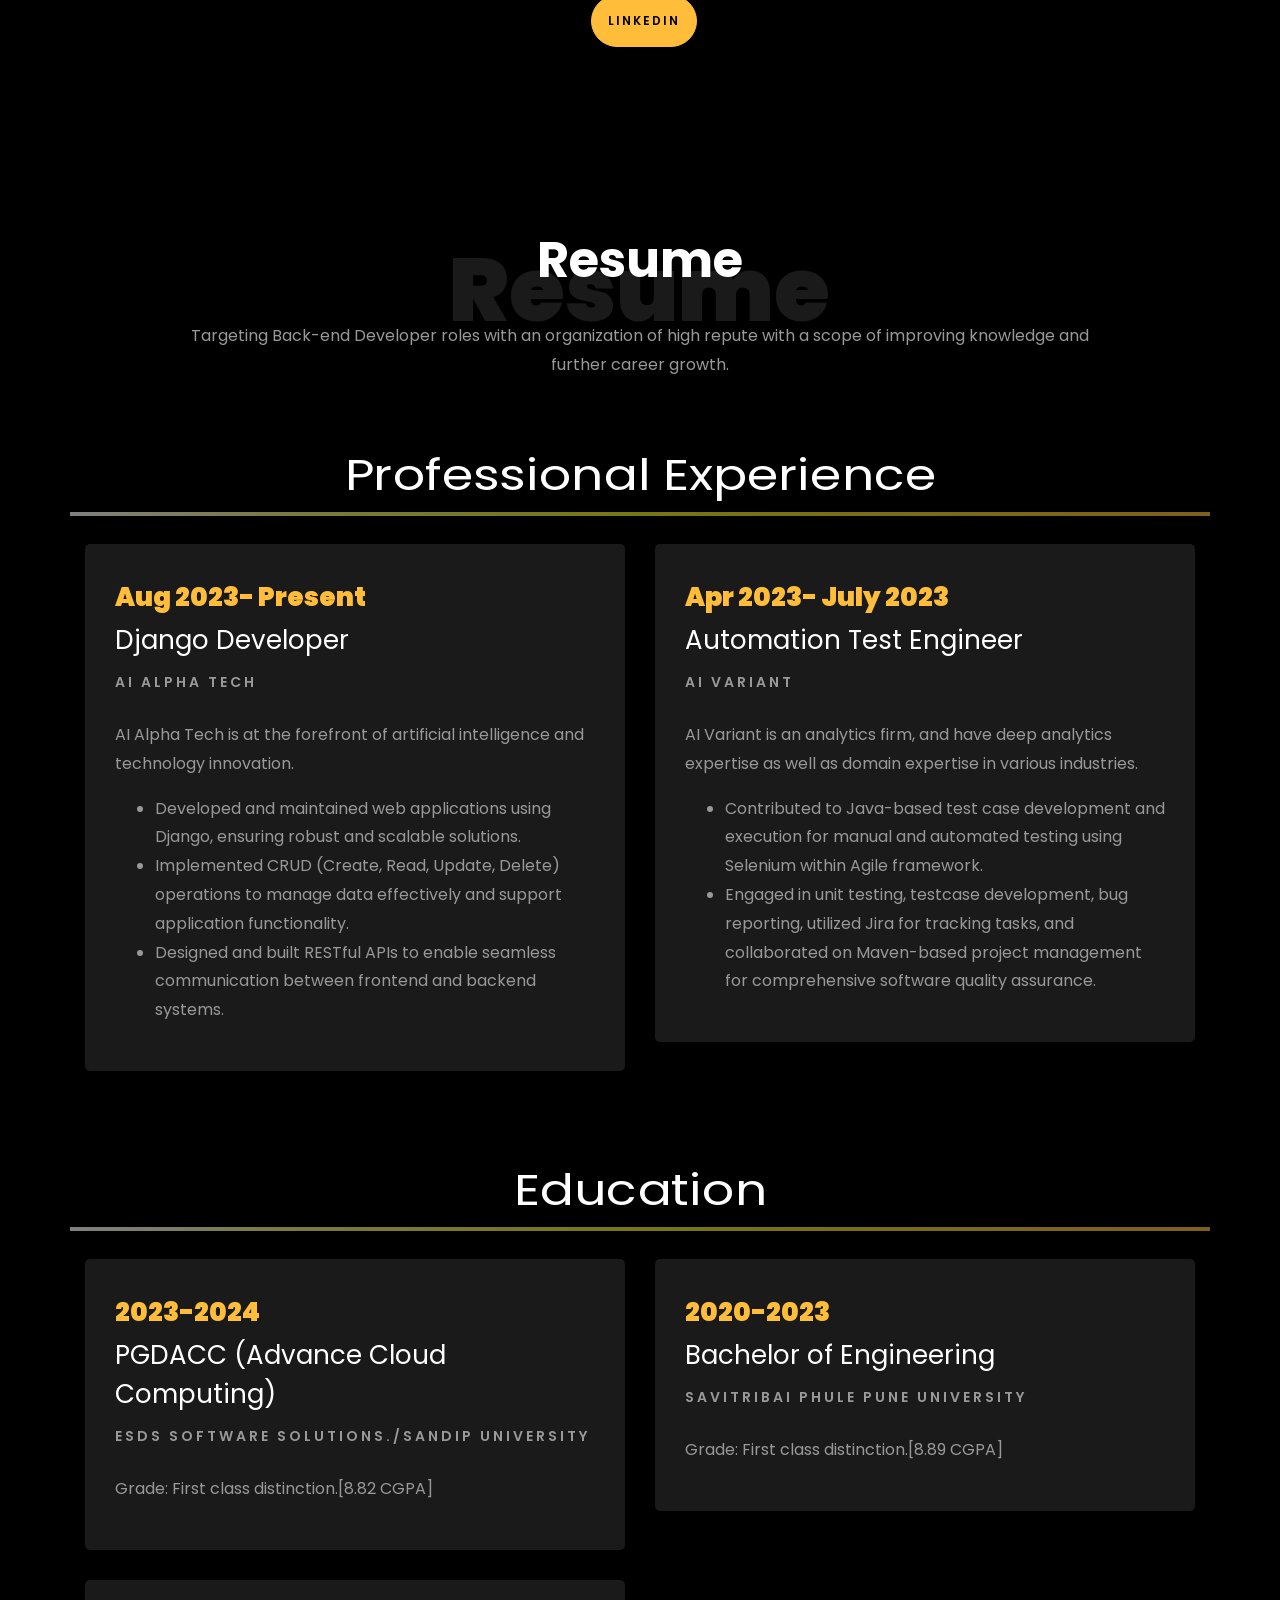
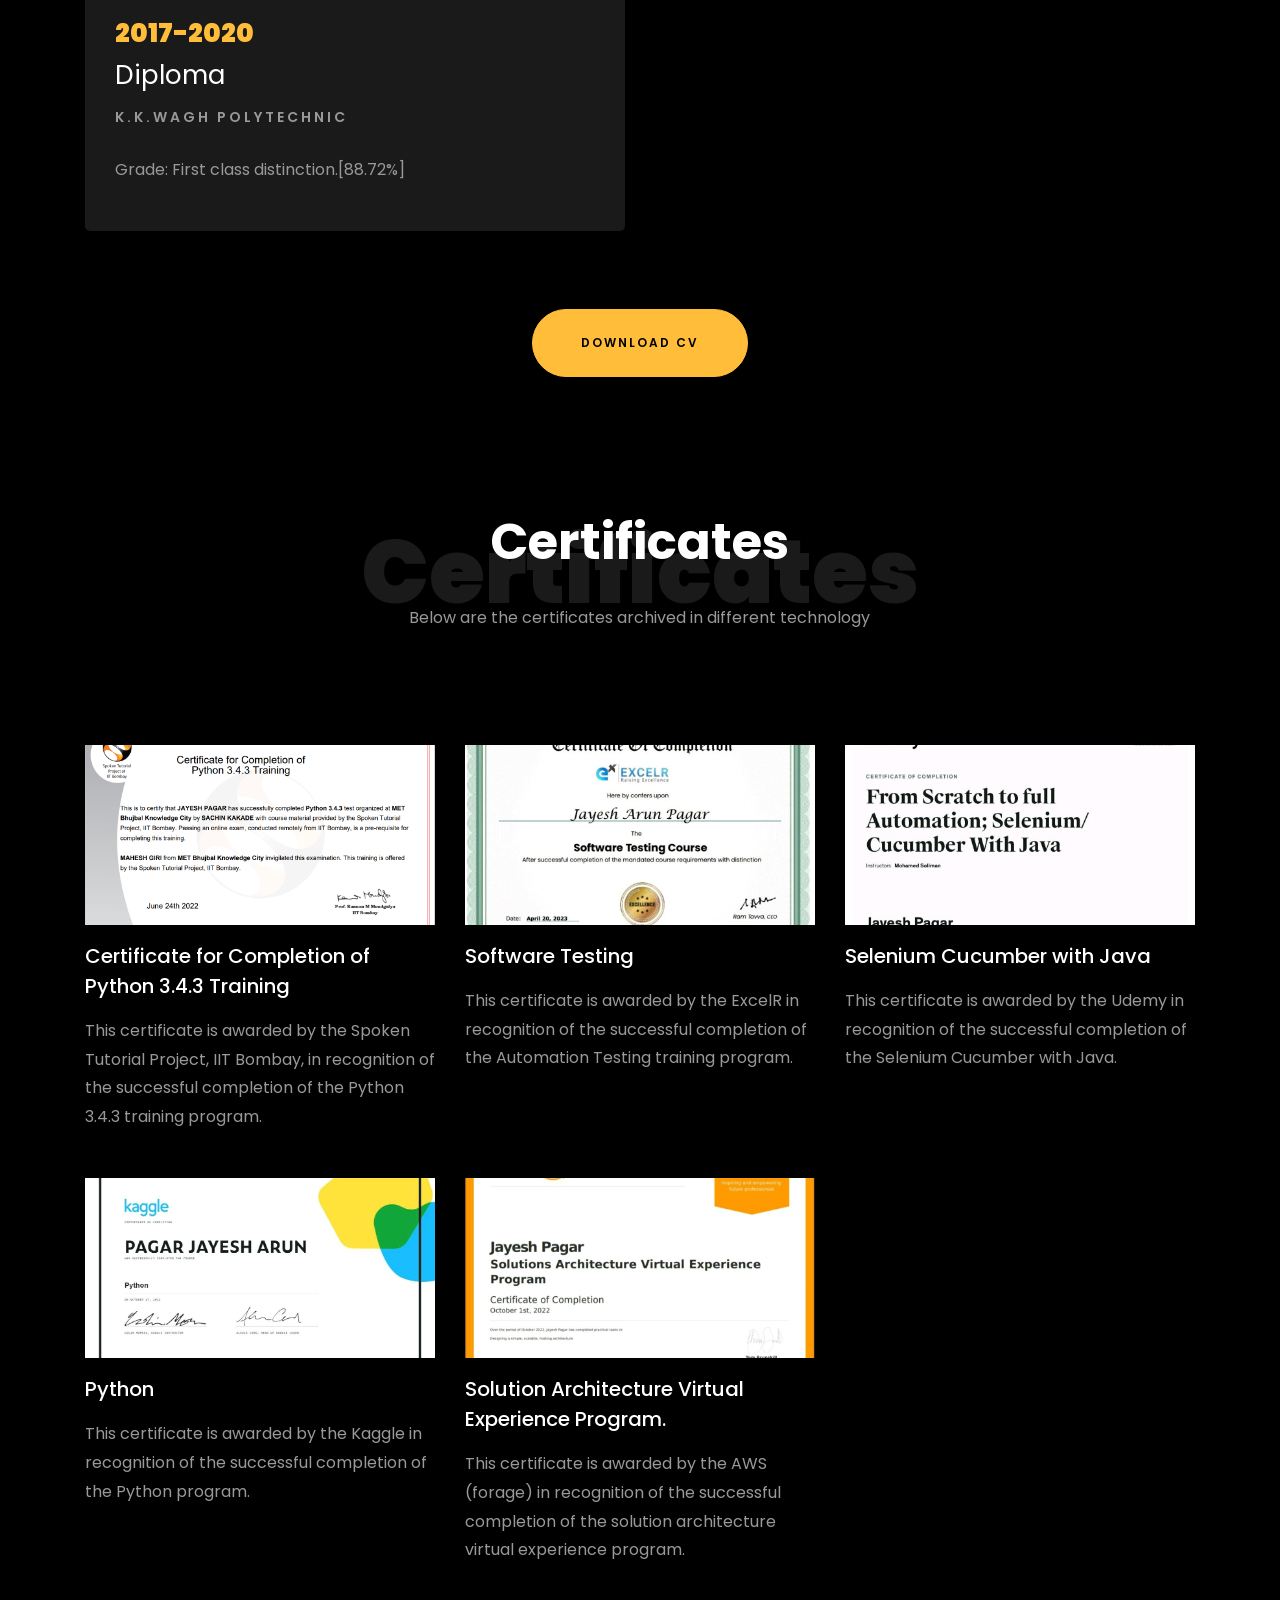
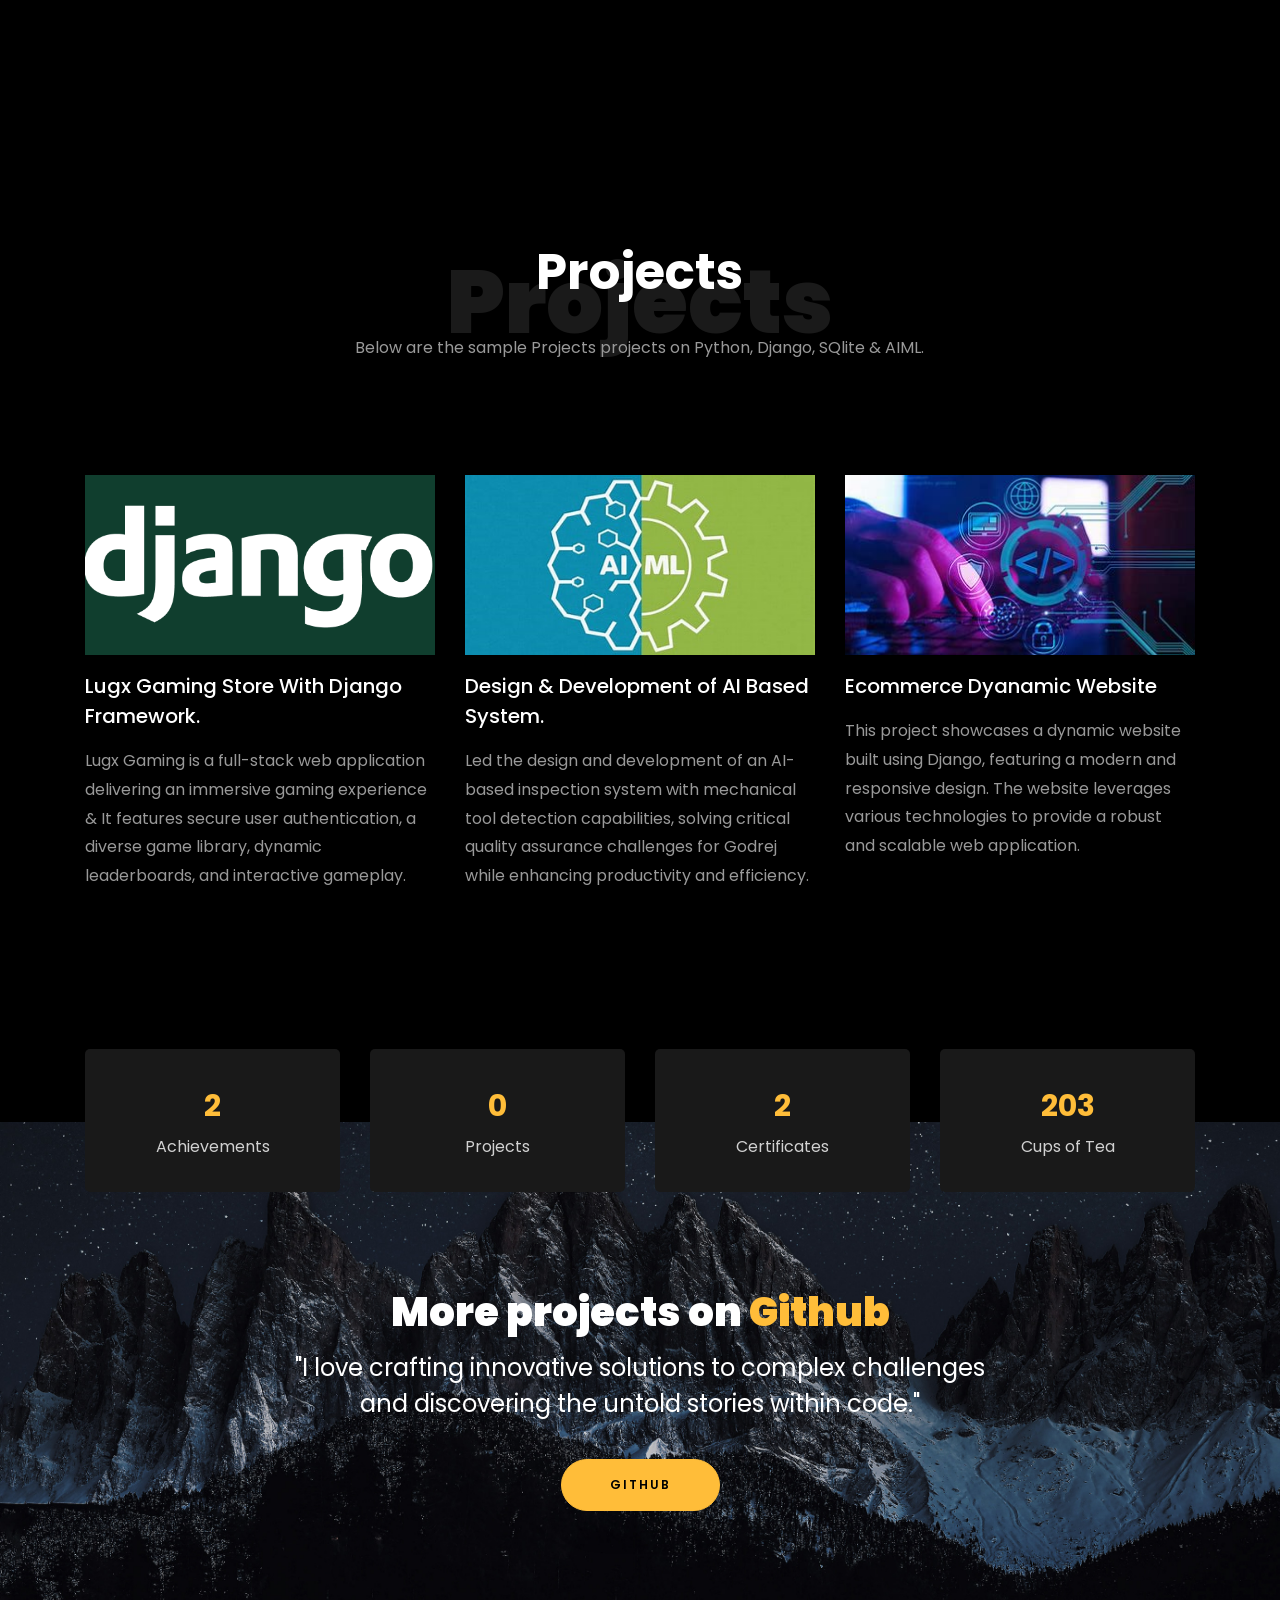
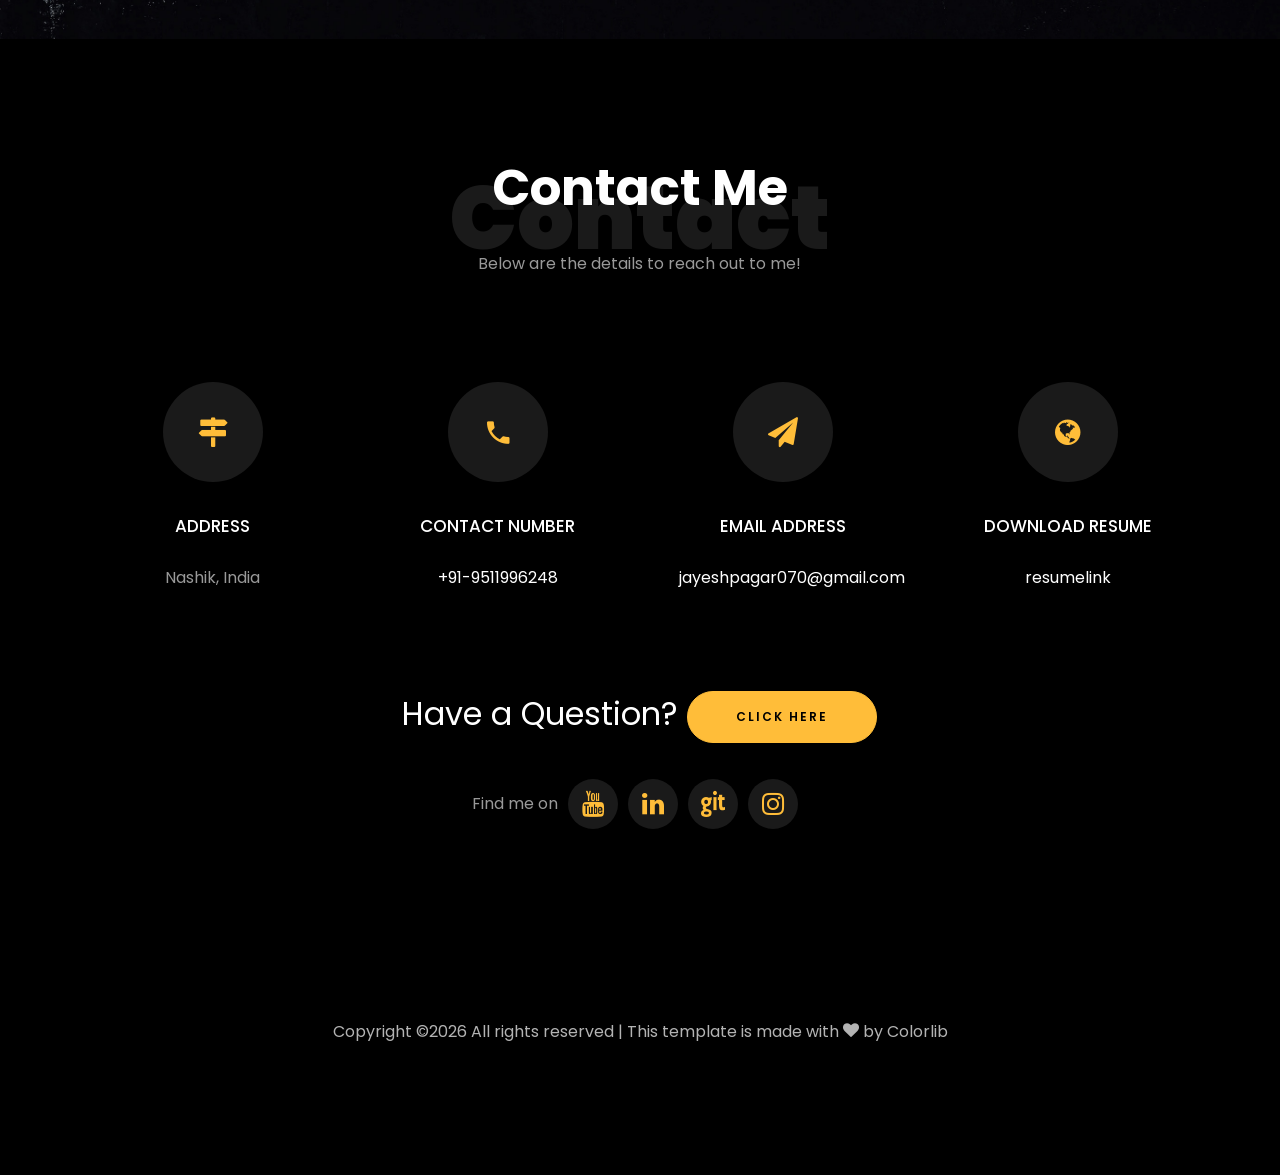
==== commit 64ecc1e6: "Update index.html" ====
--- a/index.html
+++ b/index.html
@@ -222,7 +222,7 @@
 									  <div class="about-info">
 										<p><span class="title-s">Name: </span> <span>Jayesh Pagar</span></p>
 										<p><span class="title-s">Job Role: </span> <span>Python Developer</span></p>
-										<p><span class="title-s">Experience: </span> <span>Fresher</span></p>
+										<p><span class="title-s">Experience: </span> <span>1 year</span></p>
 										<p><span class="title-s">Address: </span> <span>Nashik, India</span></p>
 									  </div>
 									</div>
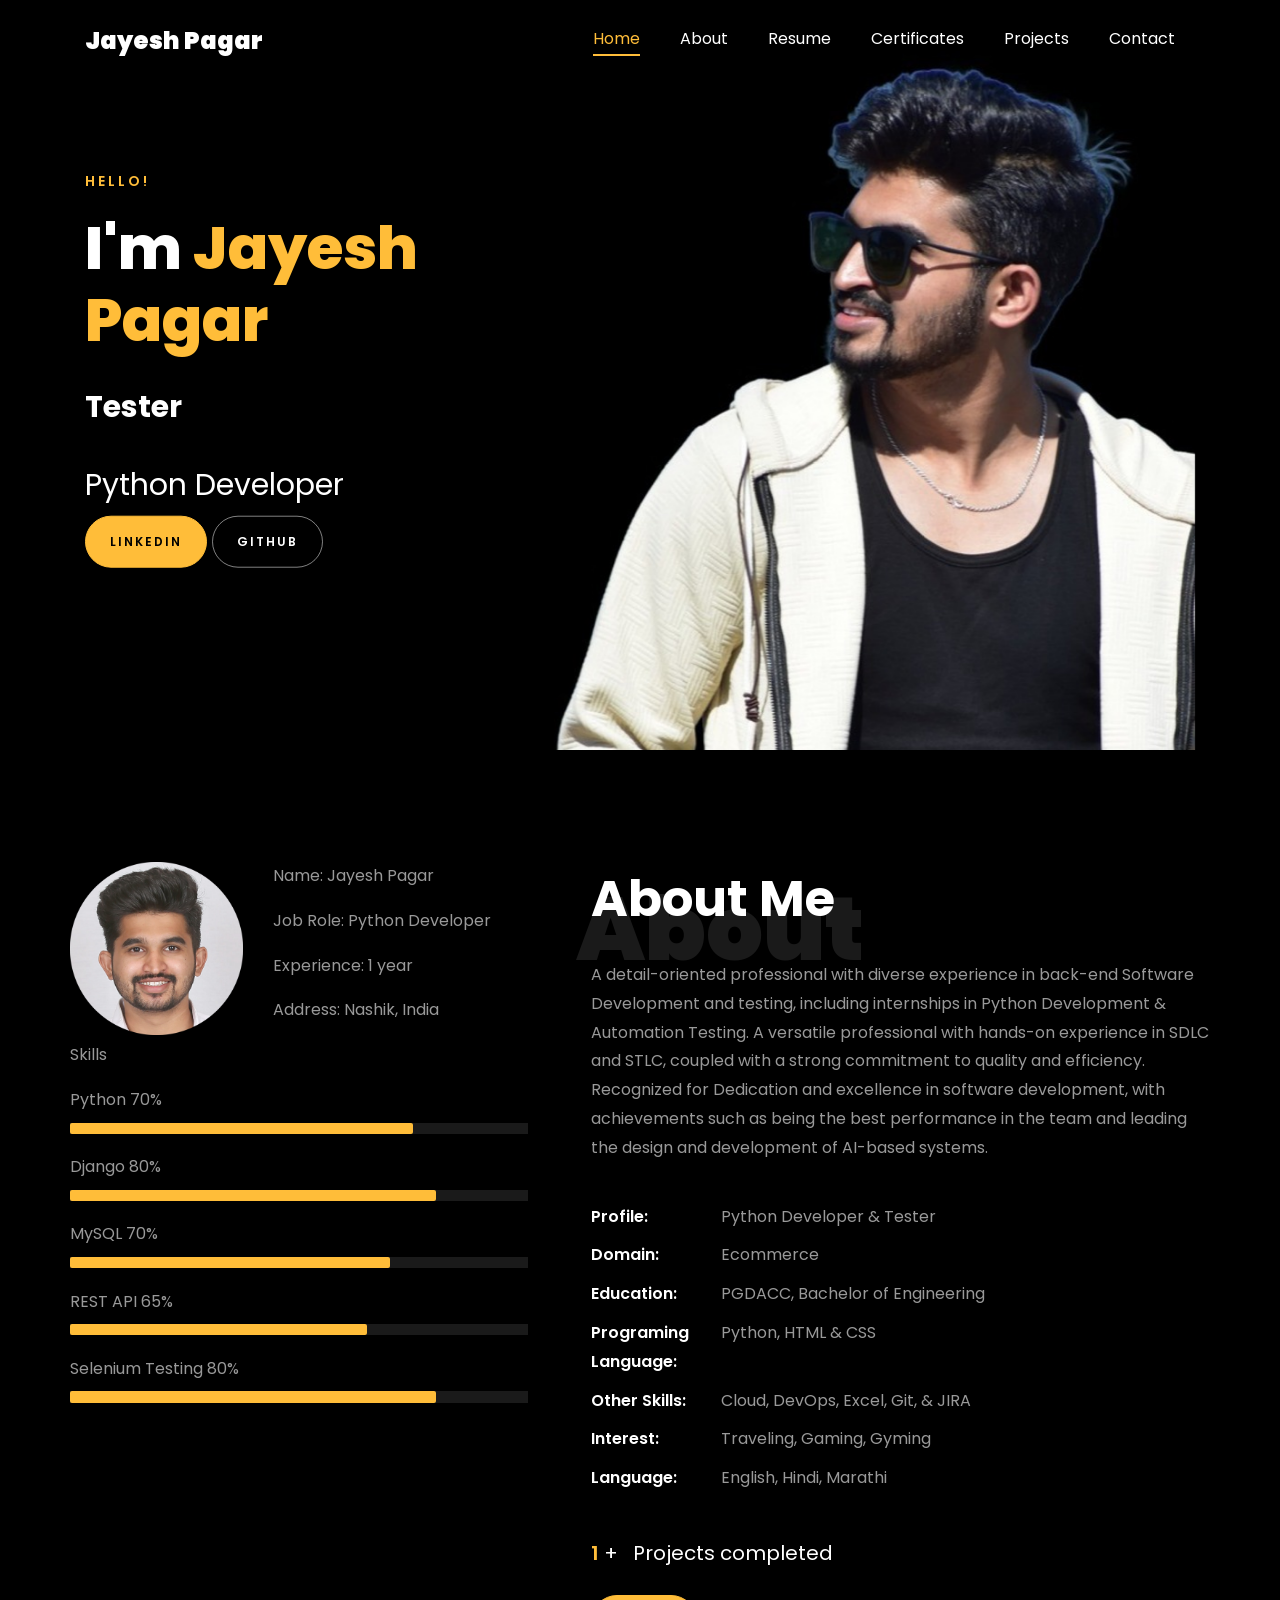
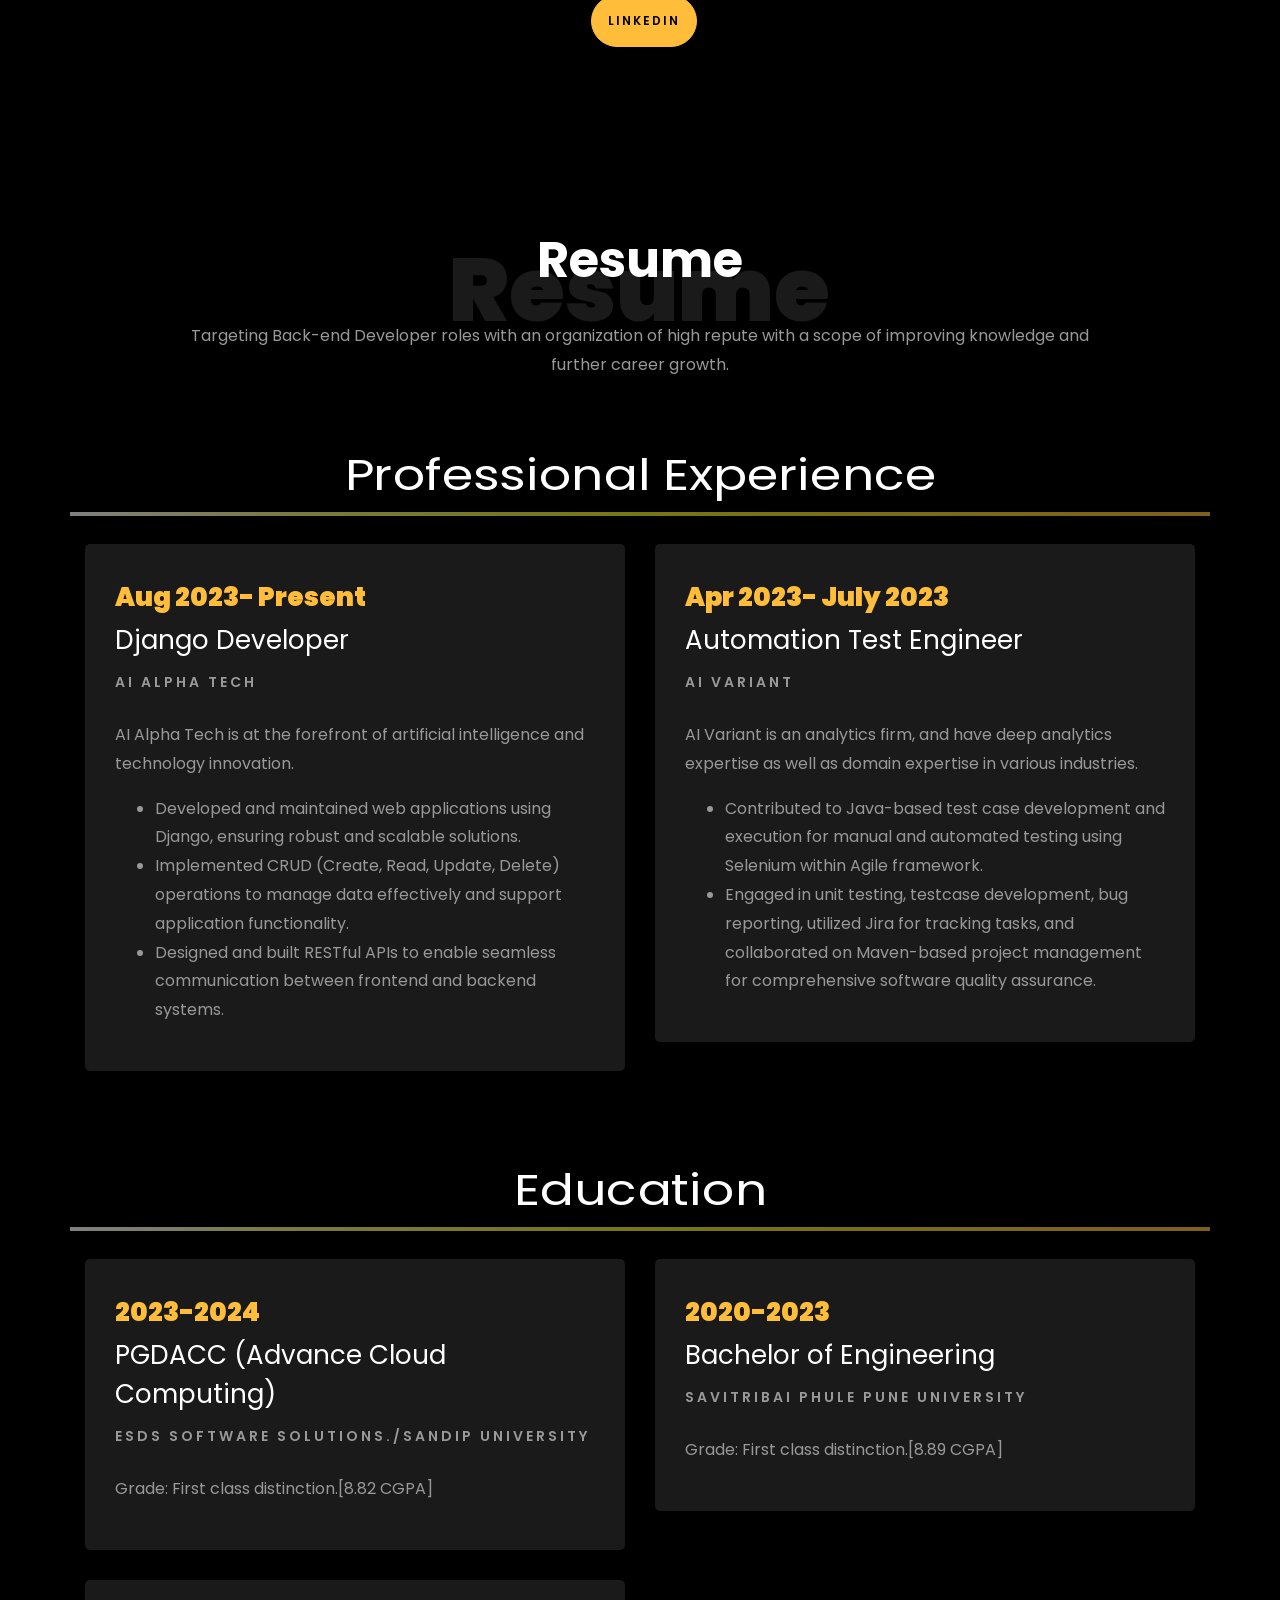
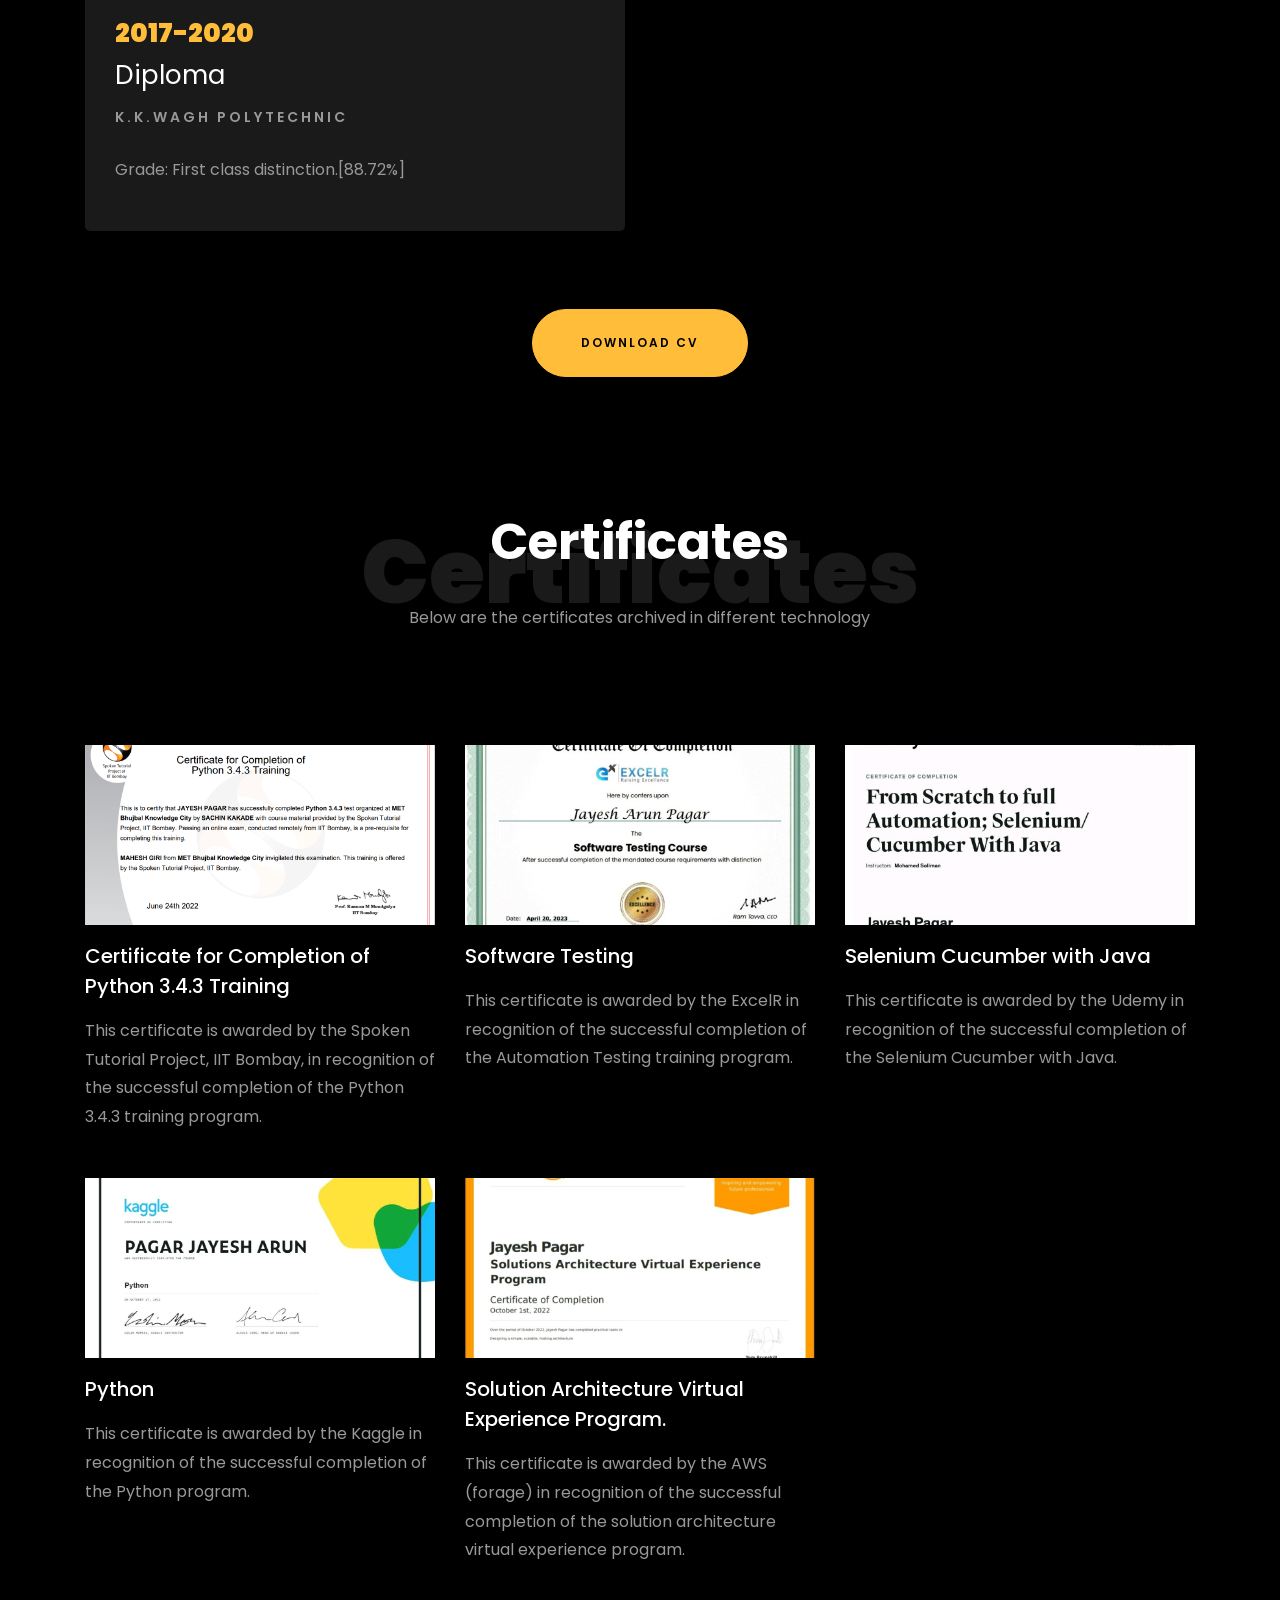
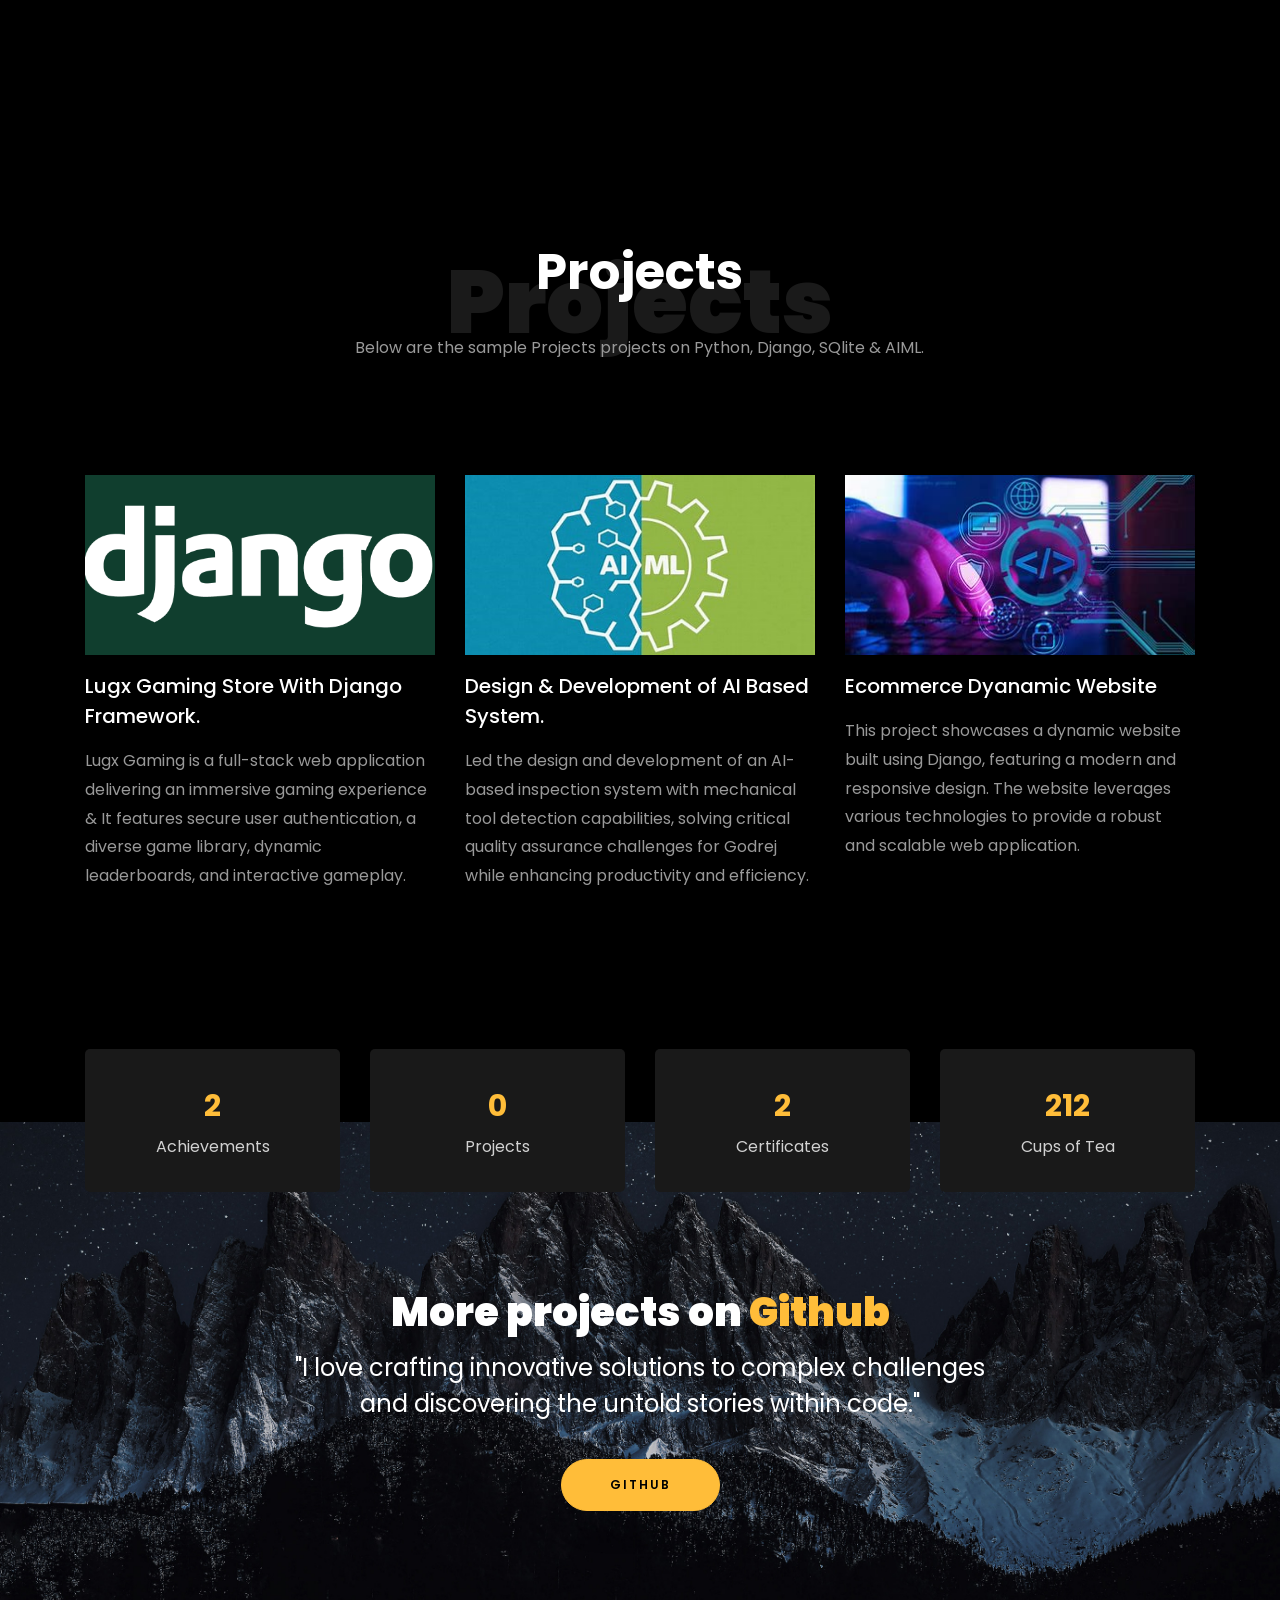
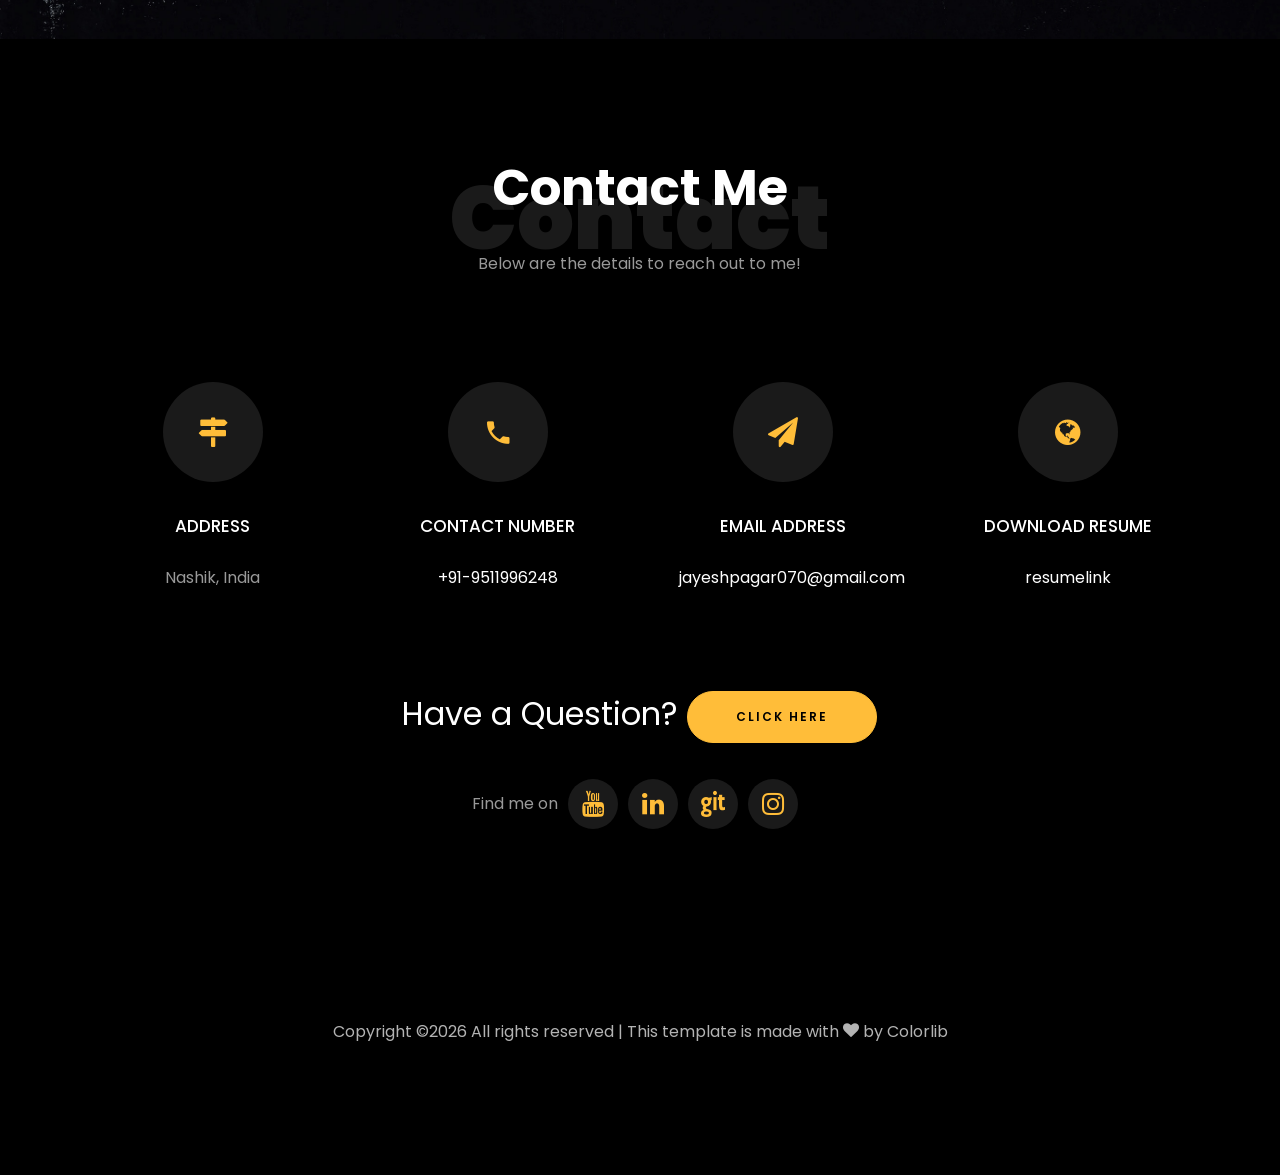
==== commit 2ad75519: "Second commit" ====
--- a/index.html
+++ b/index.html
@@ -222,7 +222,7 @@
 									  <div class="about-info">
 										<p><span class="title-s">Name: </span> <span>Jayesh Pagar</span></p>
 										<p><span class="title-s">Job Role: </span> <span>Python Developer</span></p>
-										<p><span class="title-s">Experience: </span> <span>1 year</span></p>
+										<p><span class="title-s">Experience: </span> <span> 1 year</span></p>
 										<p><span class="title-s">Address: </span> <span>Nashik, India</span></p>
 									  </div>
 									</div>
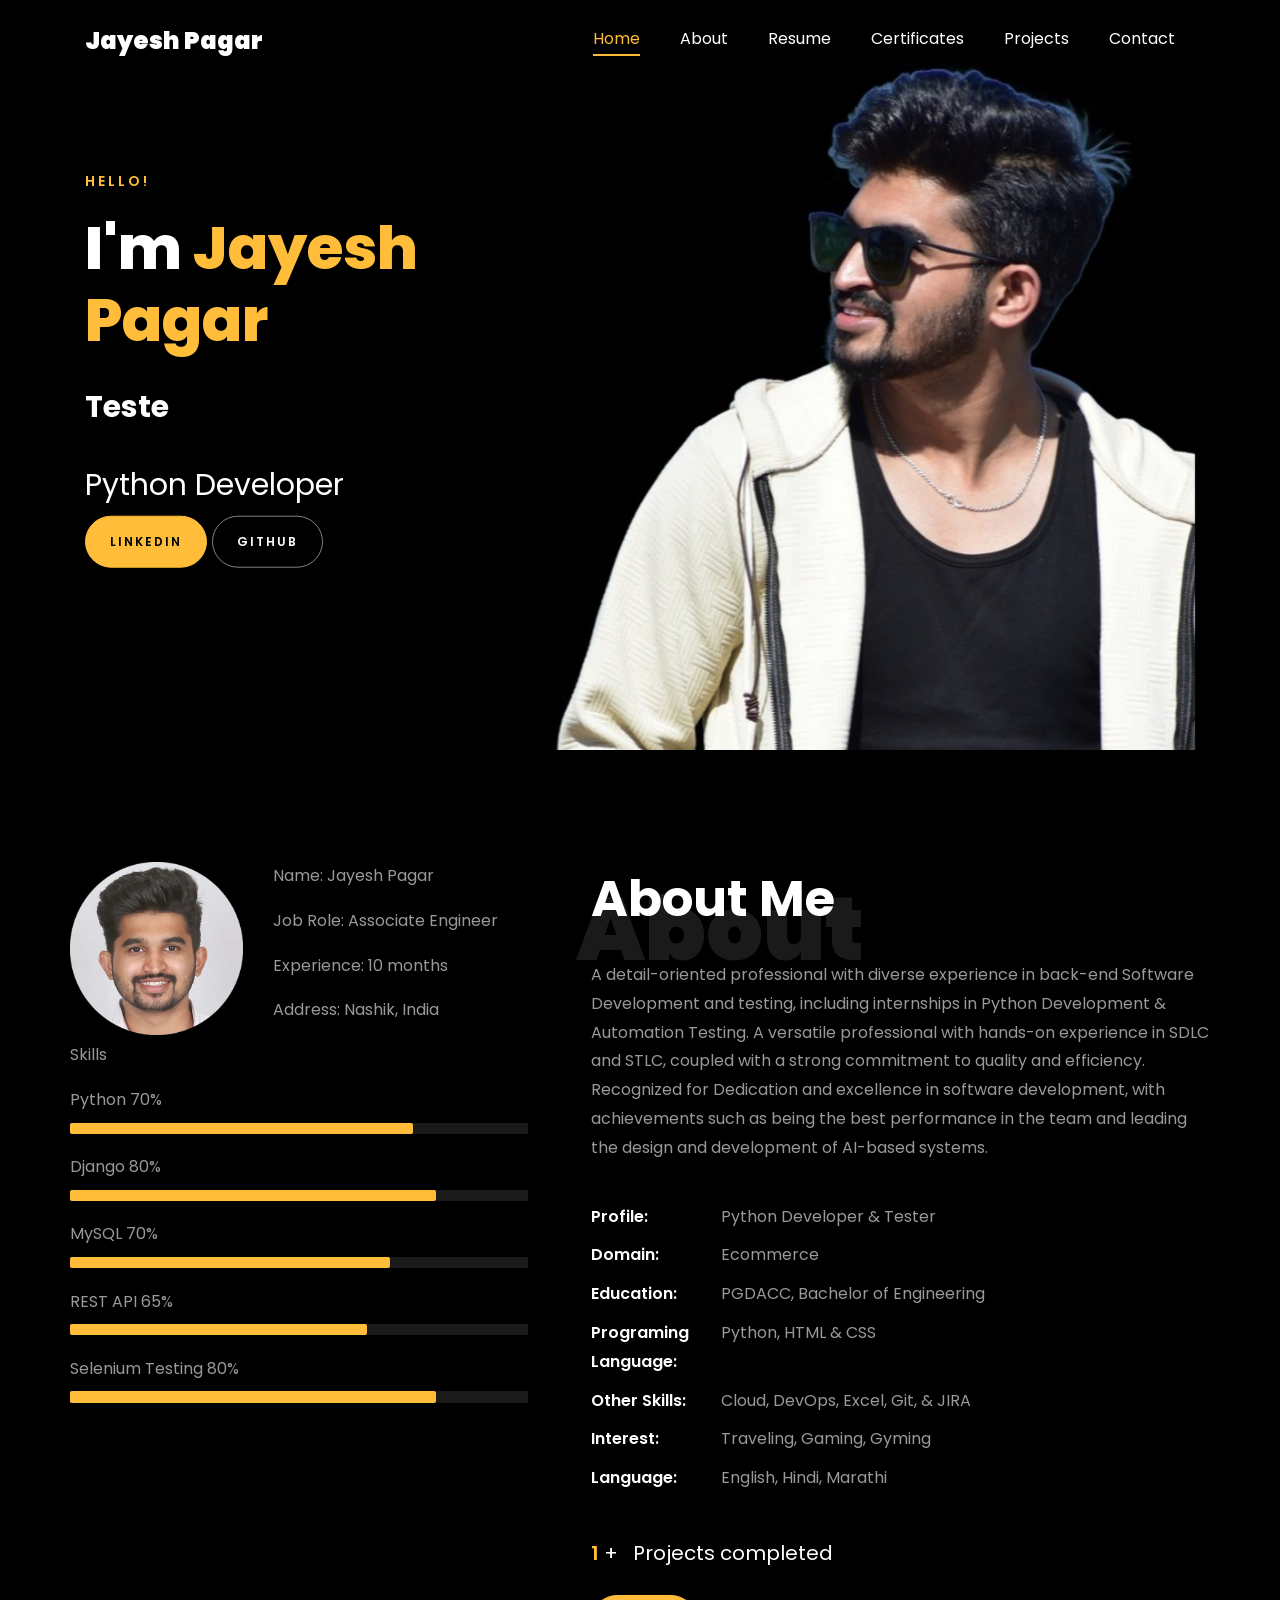
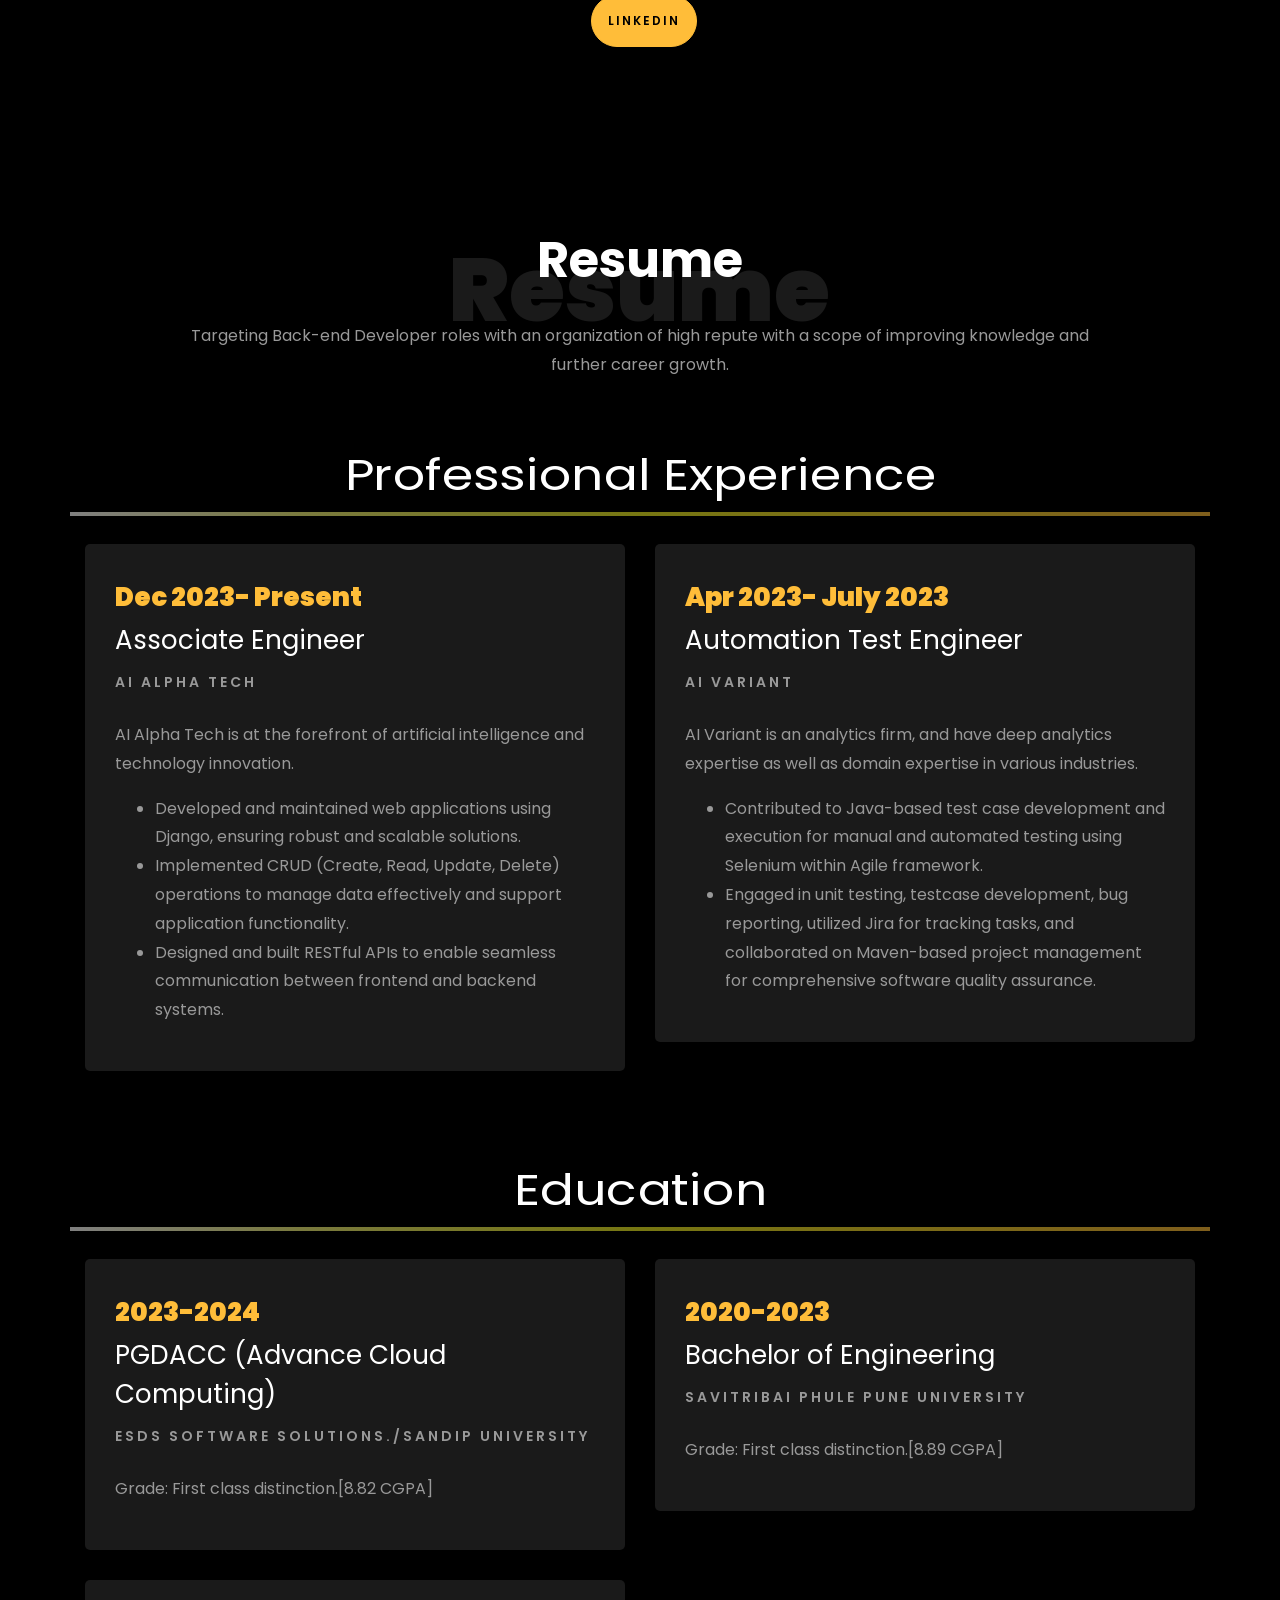
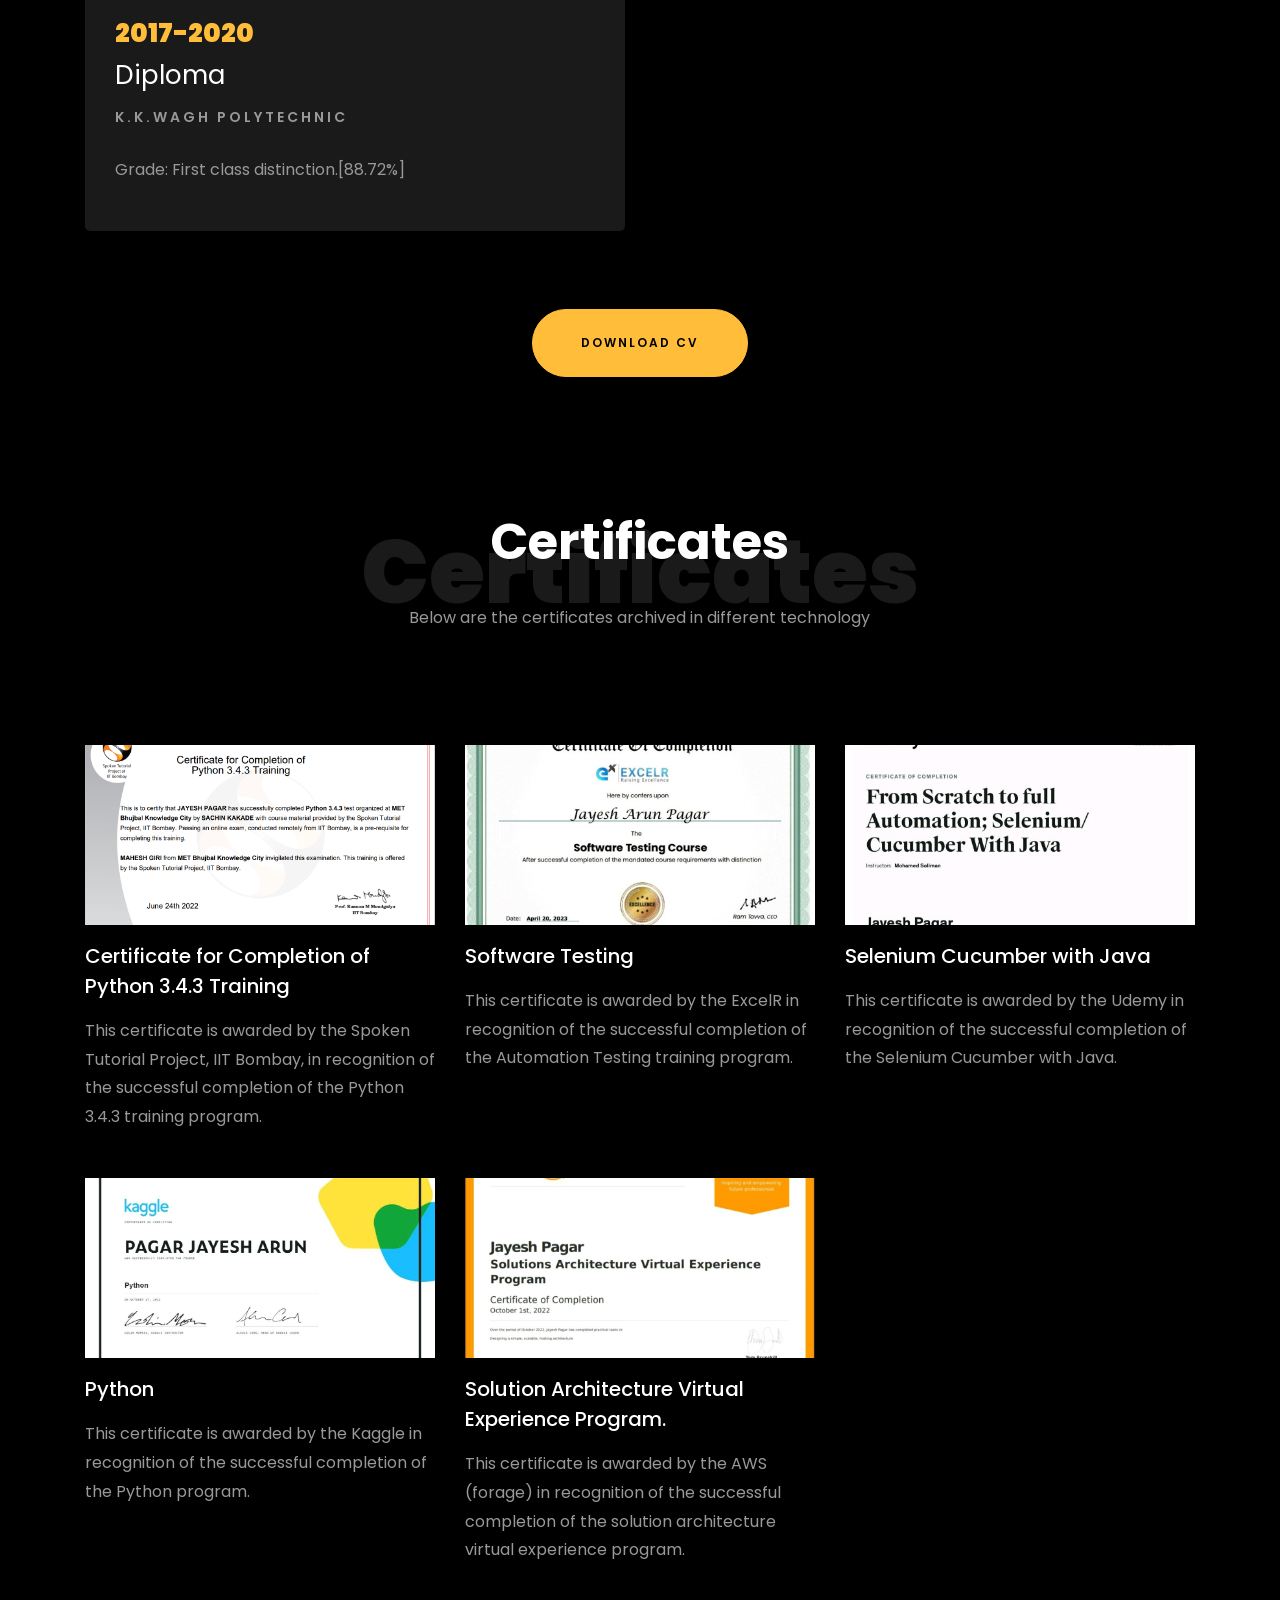
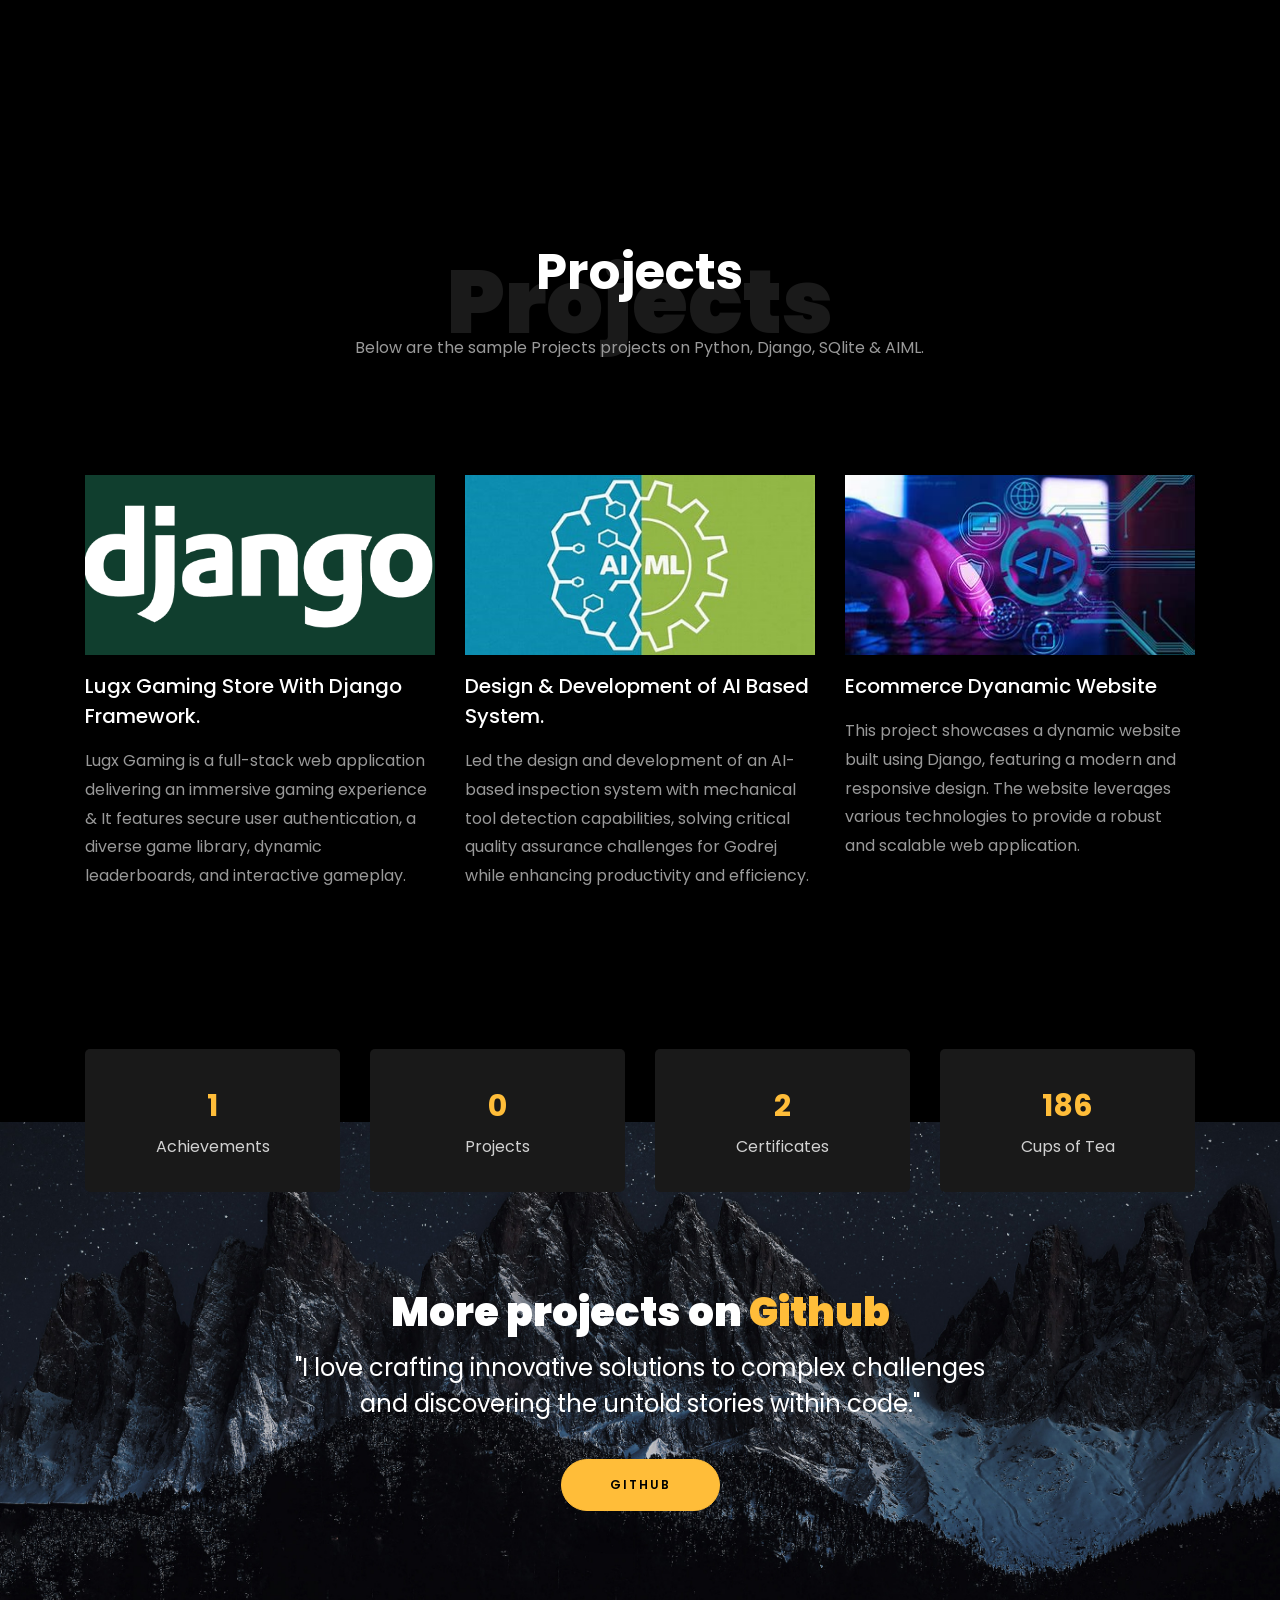
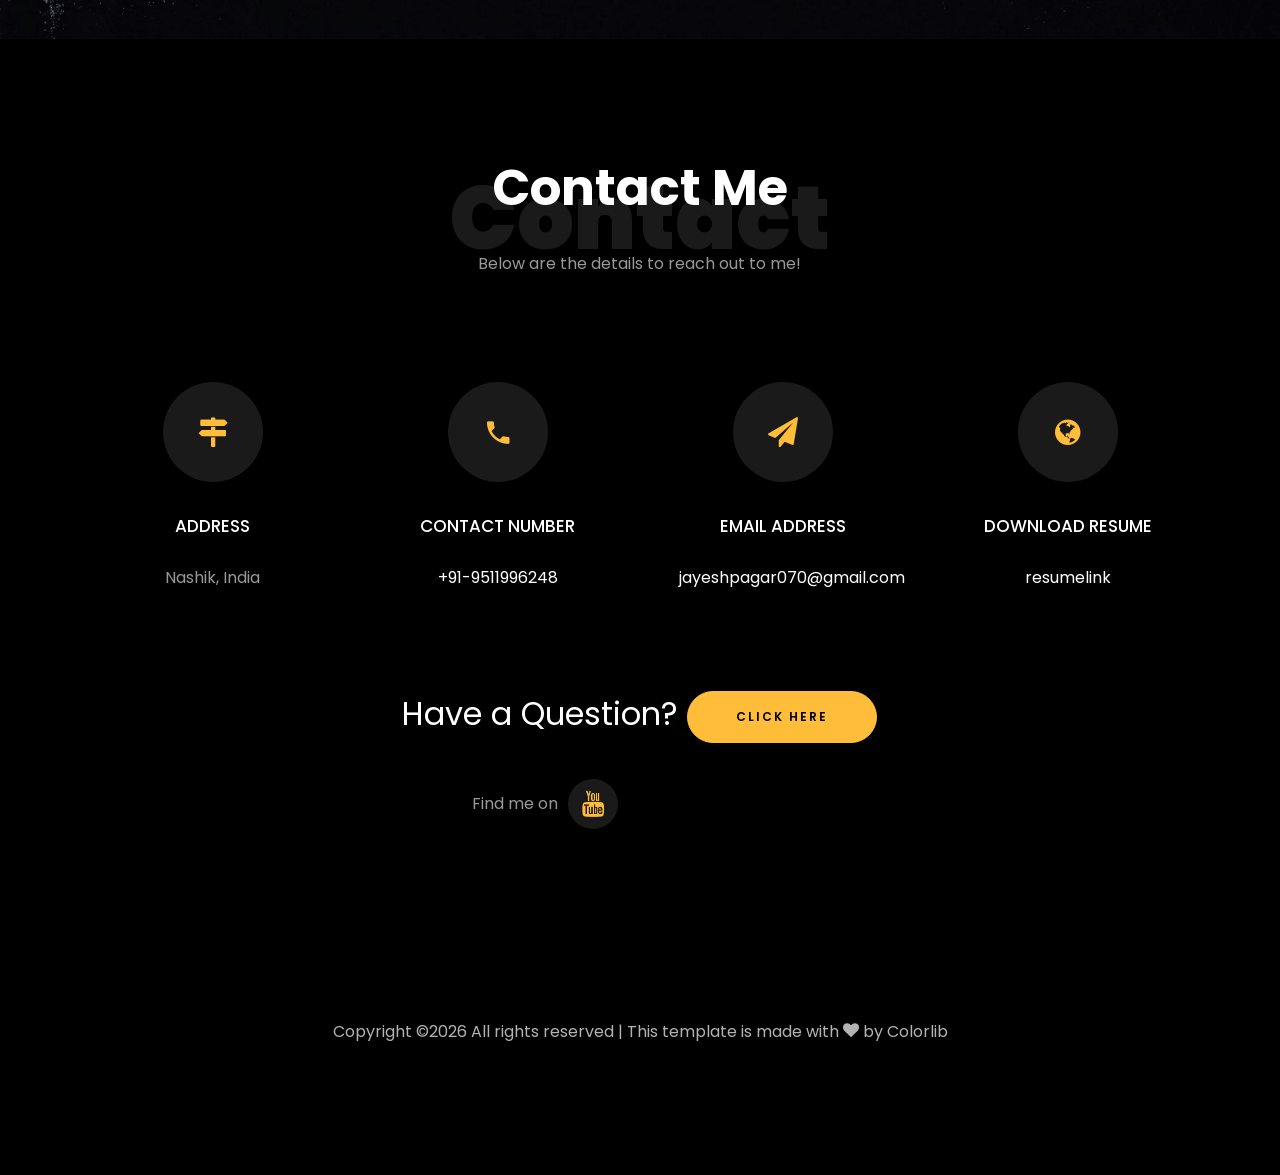
==== commit 5b075ddd: "latest commit" ====
--- a/index.html
+++ b/index.html
@@ -221,8 +221,8 @@
 									<div class="col-sm-6 col-md-7">
 									  <div class="about-info">
 										<p><span class="title-s">Name: </span> <span>Jayesh Pagar</span></p>
-										<p><span class="title-s">Job Role: </span> <span>Python Developer</span></p>
-										<p><span class="title-s">Experience: </span> <span> 1 year</span></p>
+										<p><span class="title-s">Job Role: </span> <span> Associate Engineer</span></p>
+										<p><span class="title-s">Experience: </span> <span> 10 months</span></p>
 										<p><span class="title-s">Address: </span> <span>Nashik, India</span></p>
 									  </div>
 									</div>
@@ -331,8 +331,8 @@
 		<div class="row">
 				<div class="col-md-6">
 					<div class="resume-wrap ftco-animate">
-						<span class="date">Aug 2023- Present</span>
-						<h2>Django Developer</h2>
+						<span class="date">Dec 2023- Present</span>
+						<h2>Associate Engineer</h2>
 						<span class="position">AI Alpha Tech</span>
 						<p class="mt-4">AI Alpha Tech is at the forefront of artificial intelligence and technology innovation.  
 							<ul>
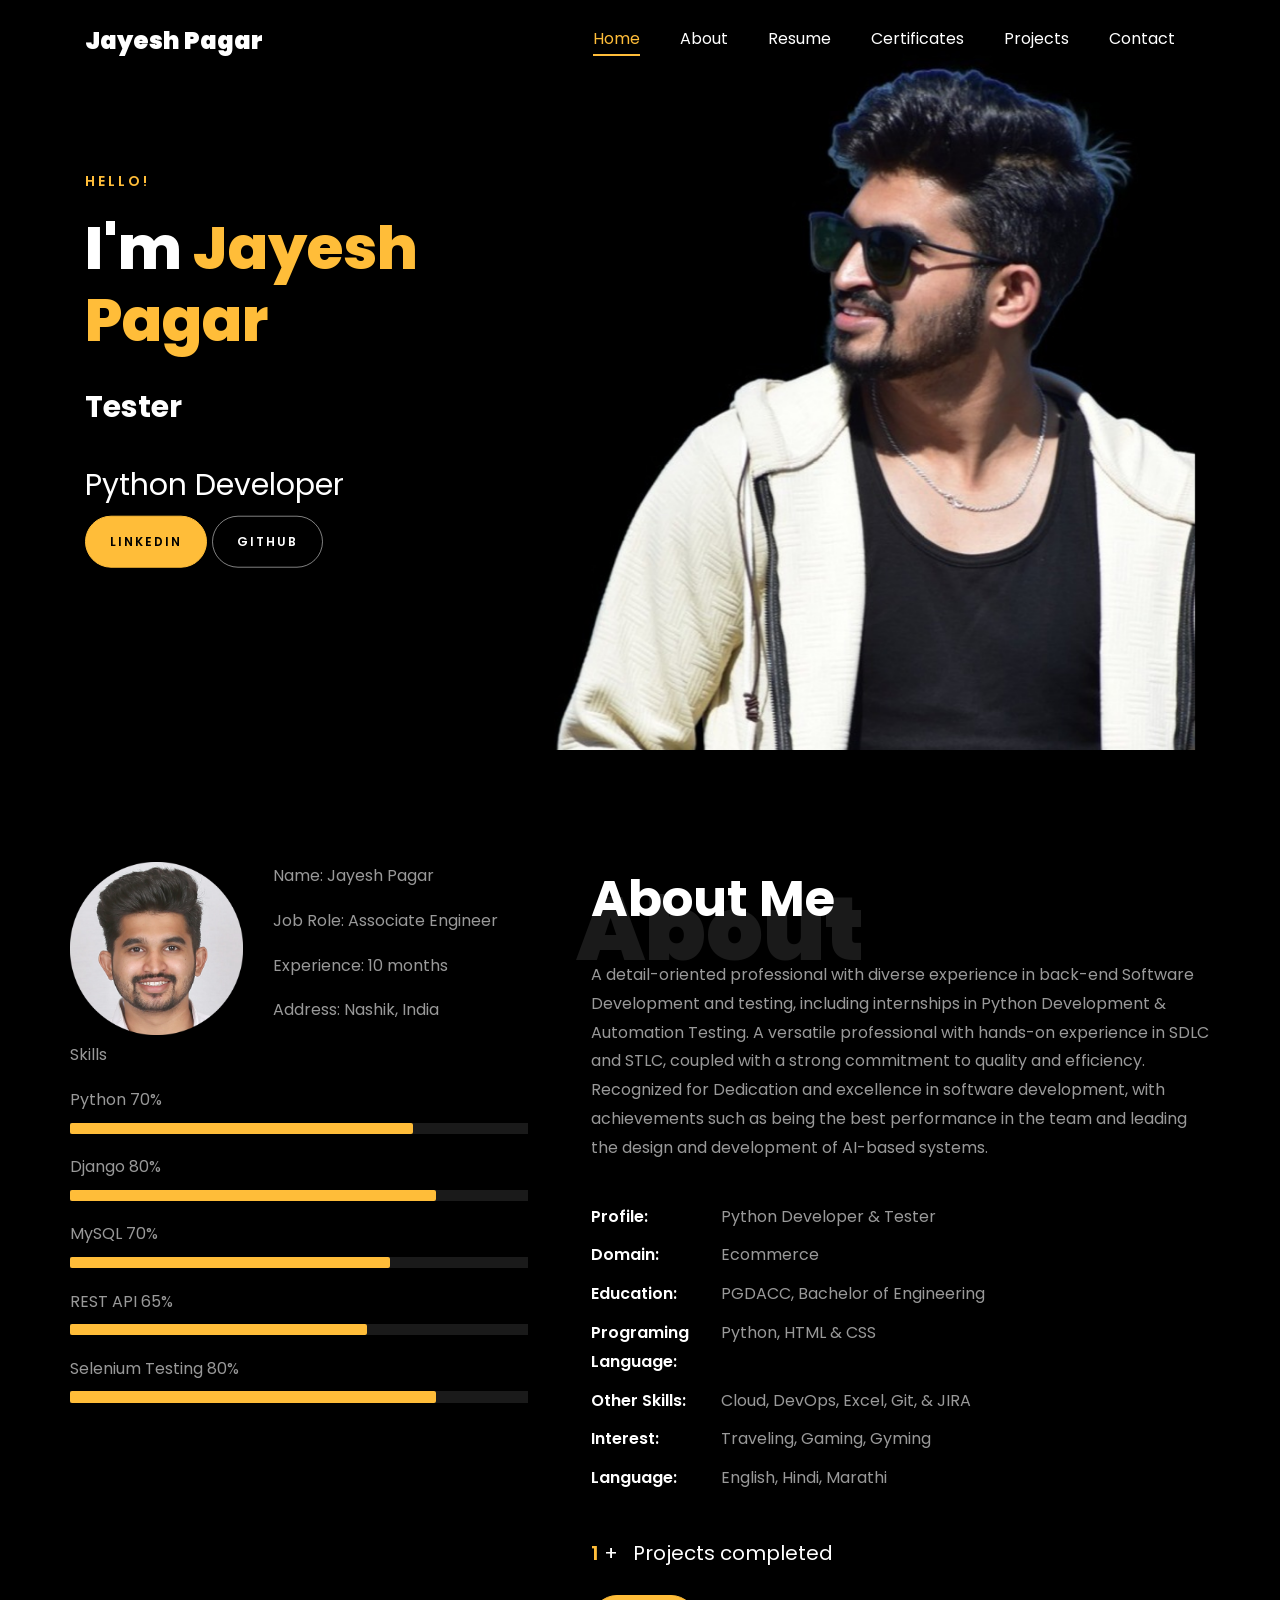
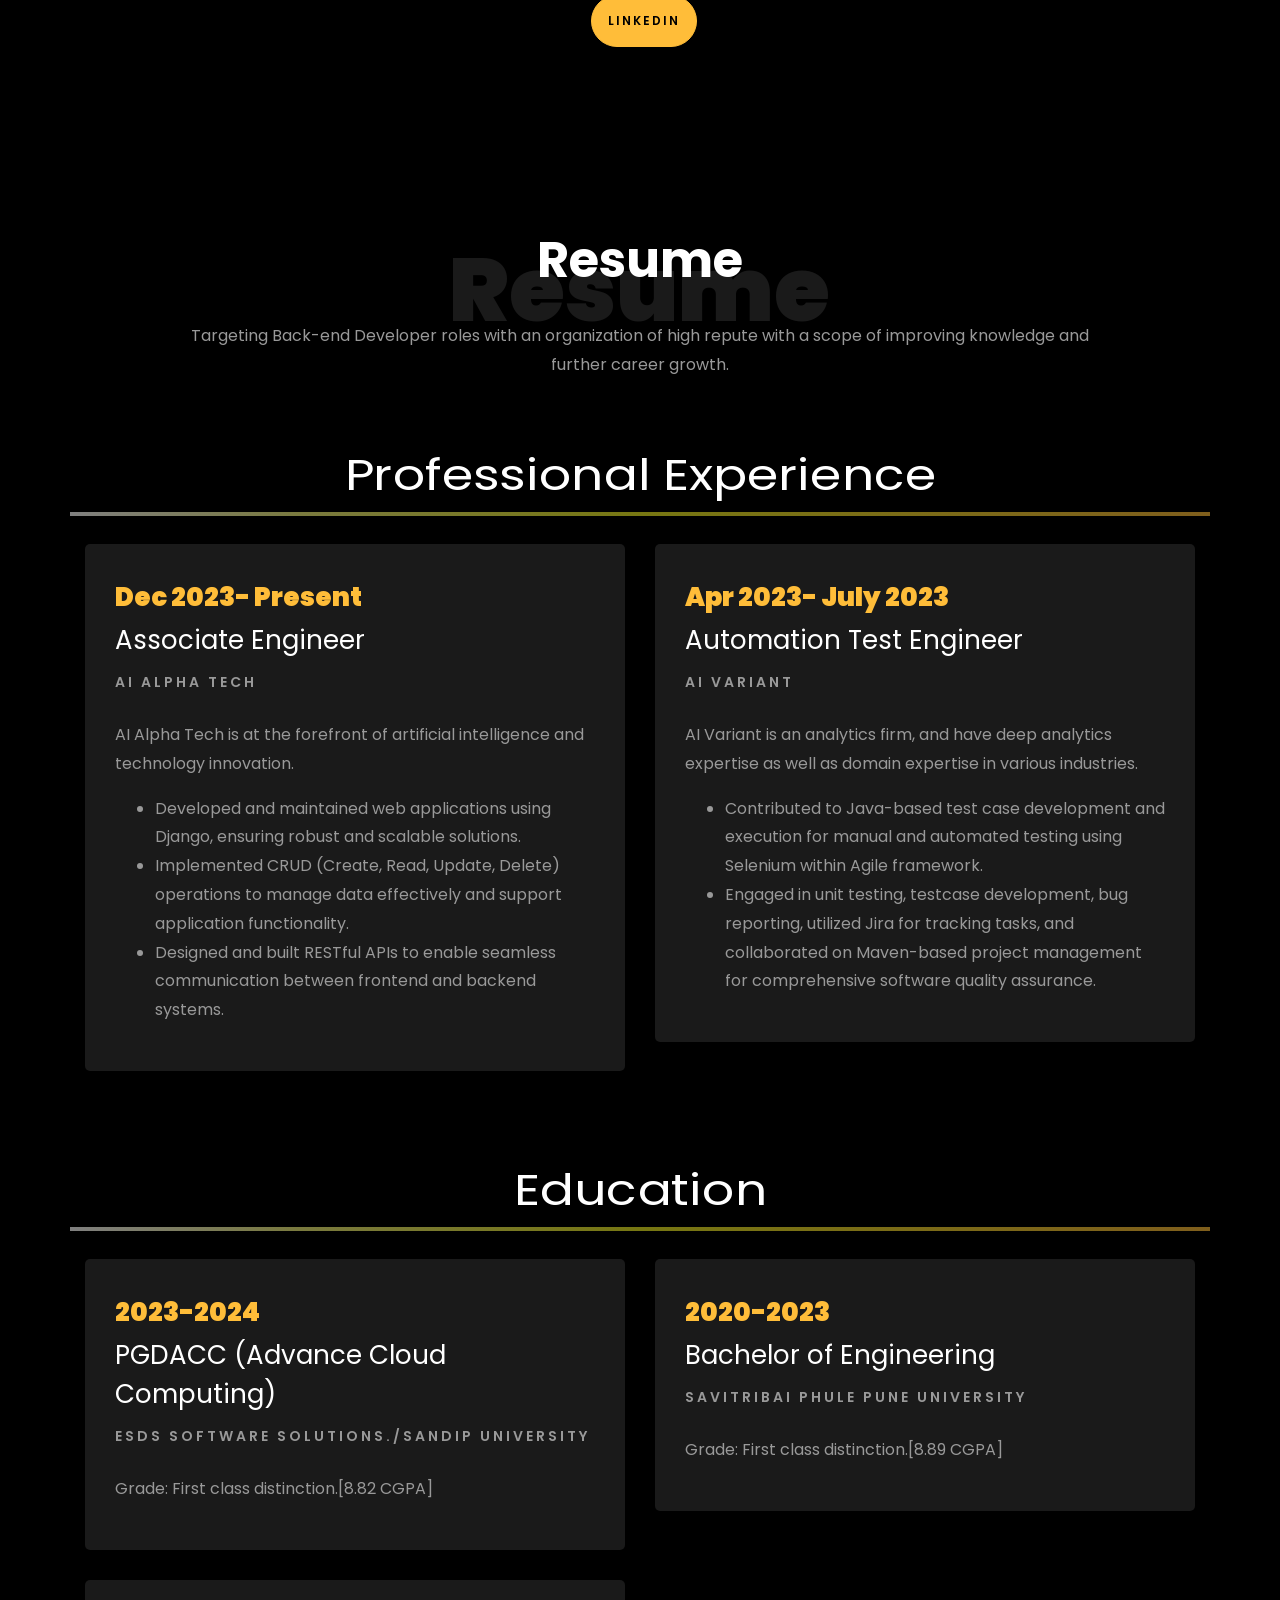
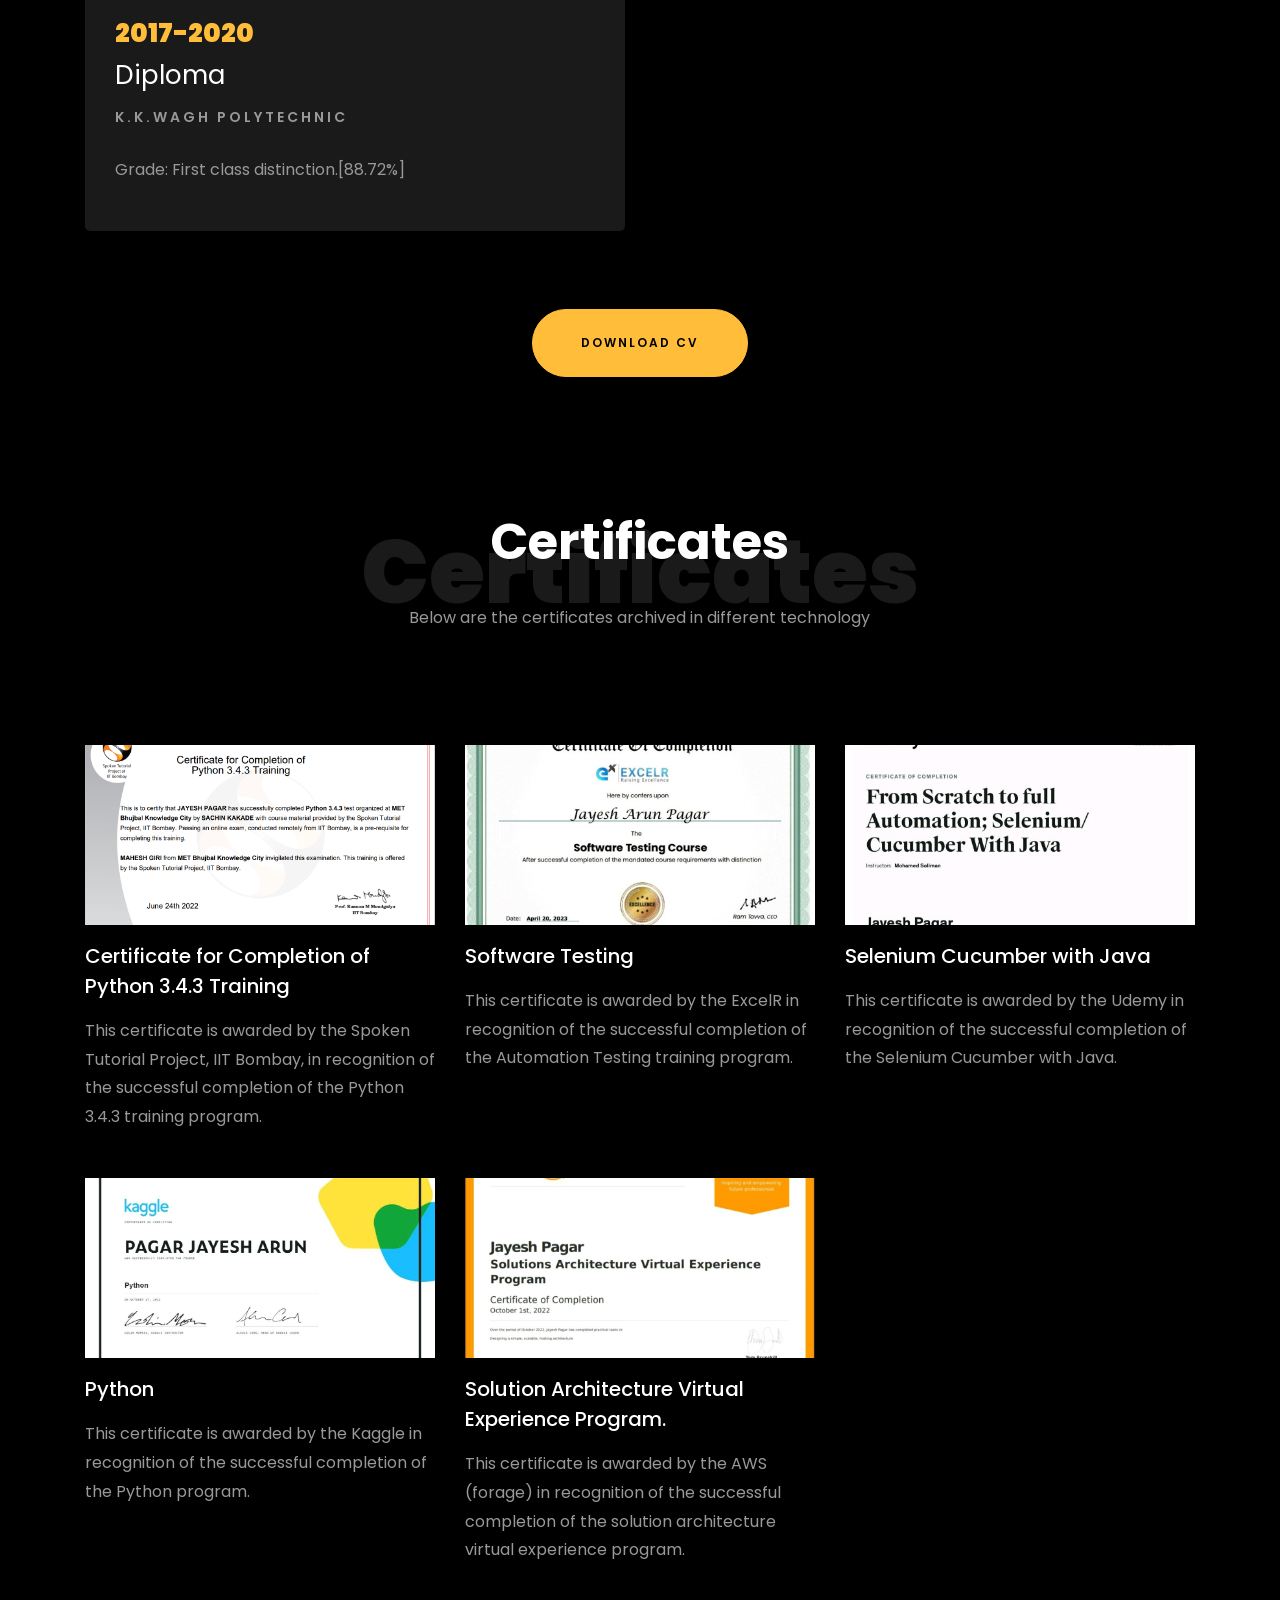
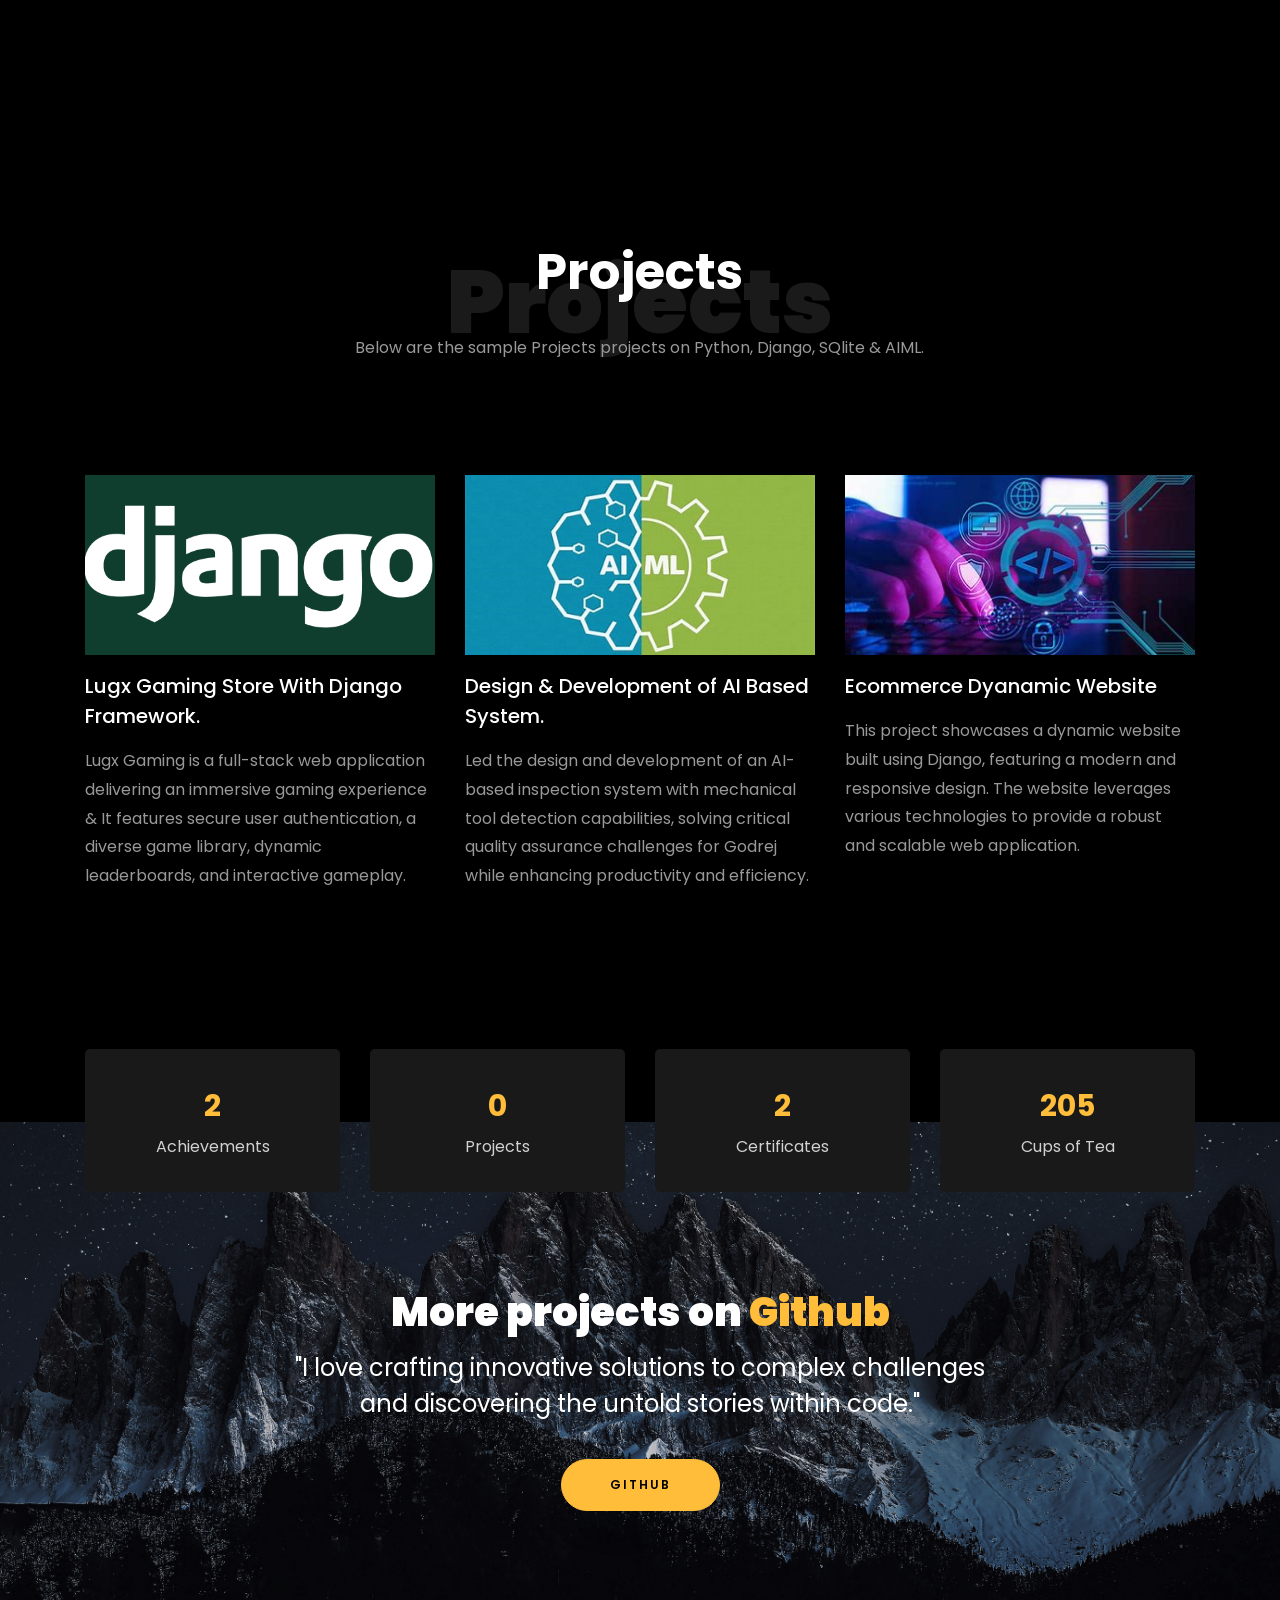
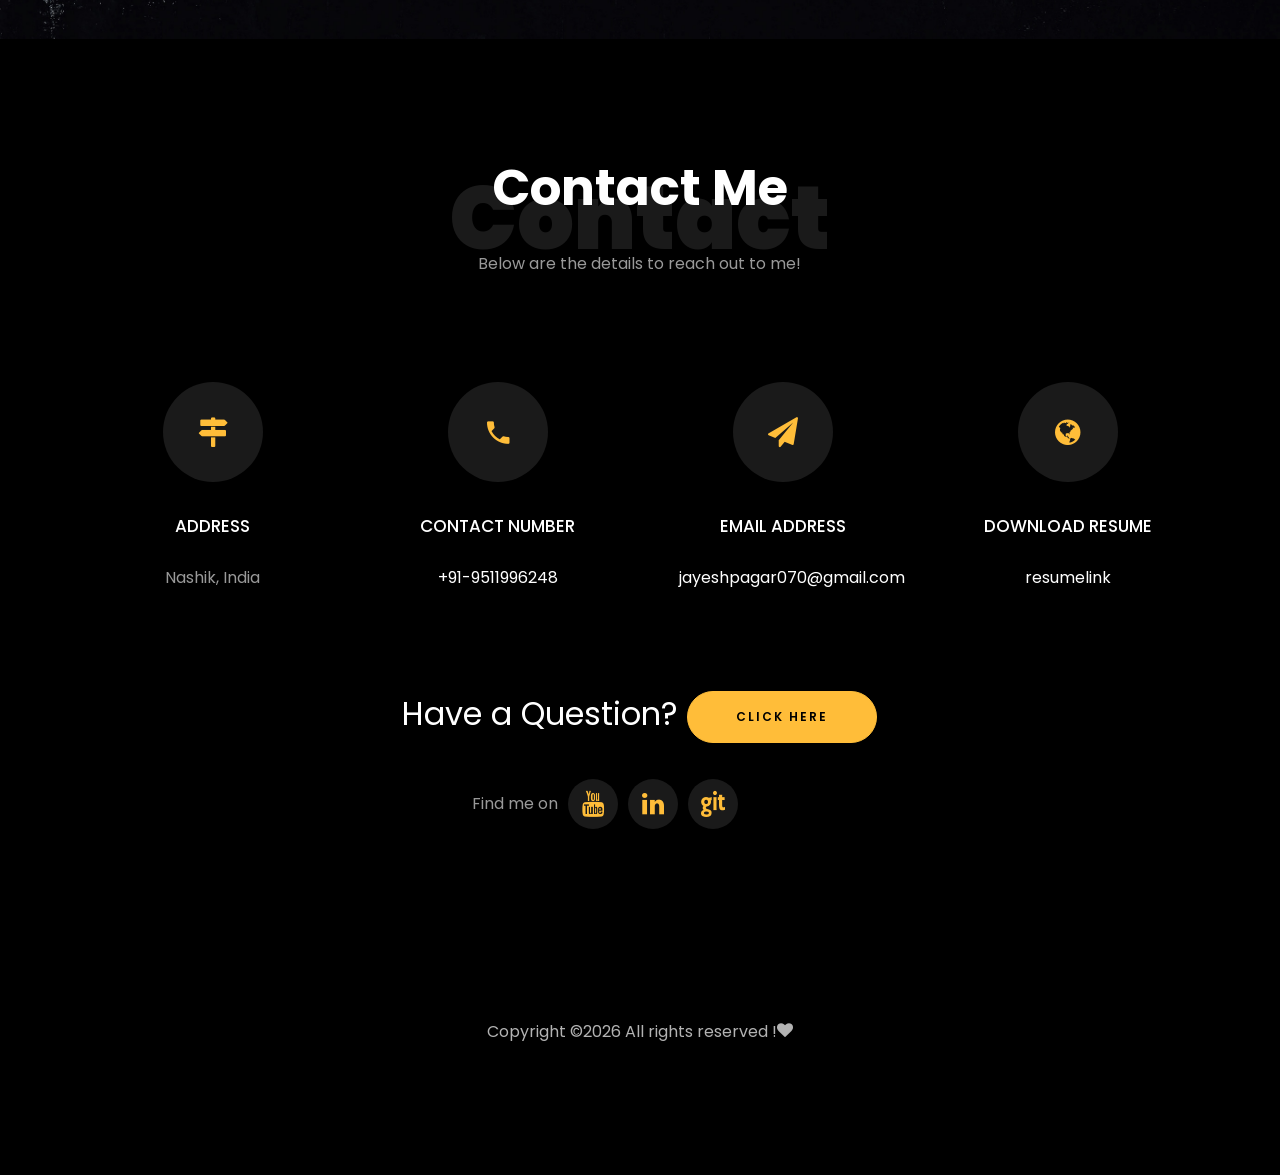
==== commit 6614550f: "now" ====
--- a/index.html
+++ b/index.html
@@ -660,7 +660,7 @@
 			<div class="col-md-12 text-center">
   
 			  <p><!-- Link back to Colorlib can't be removed. Template is licensed under CC BY 3.0. -->
-	Copyright &copy;<script>document.write(new Date().getFullYear());</script> All rights reserved | This template is made with <i class="icon-heart color-danger" aria-hidden="true"></i> by <a href="https://colorlib.com" target="_blank">Colorlib</a>
+	Copyright &copy;<script>document.write(new Date().getFullYear());</script> All rights reserved !<i class="icon-heart color-danger" aria-hidden="true"></i>  <a> </a>
 	<!-- Link back to Colorlib can't be removed. Template is licensed under CC BY 3.0. --></p>
 			</div>
 		  </div>
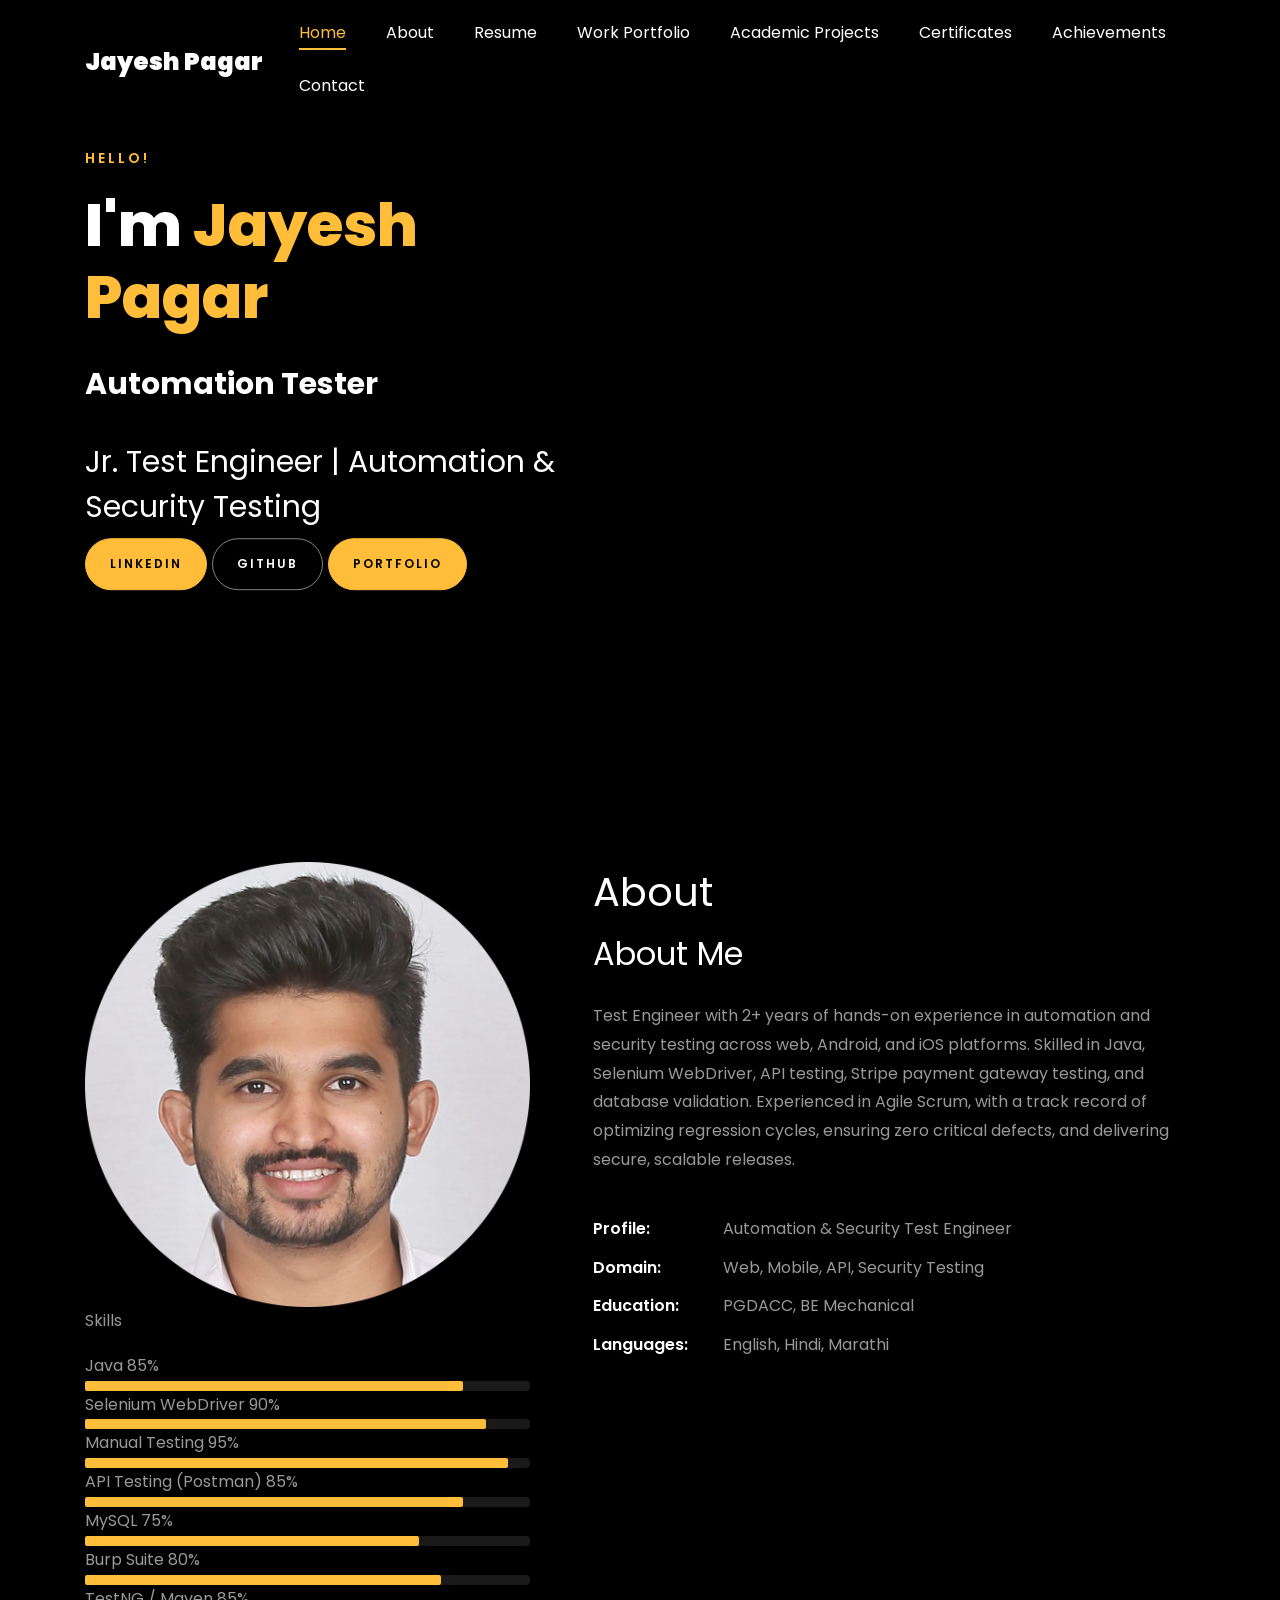
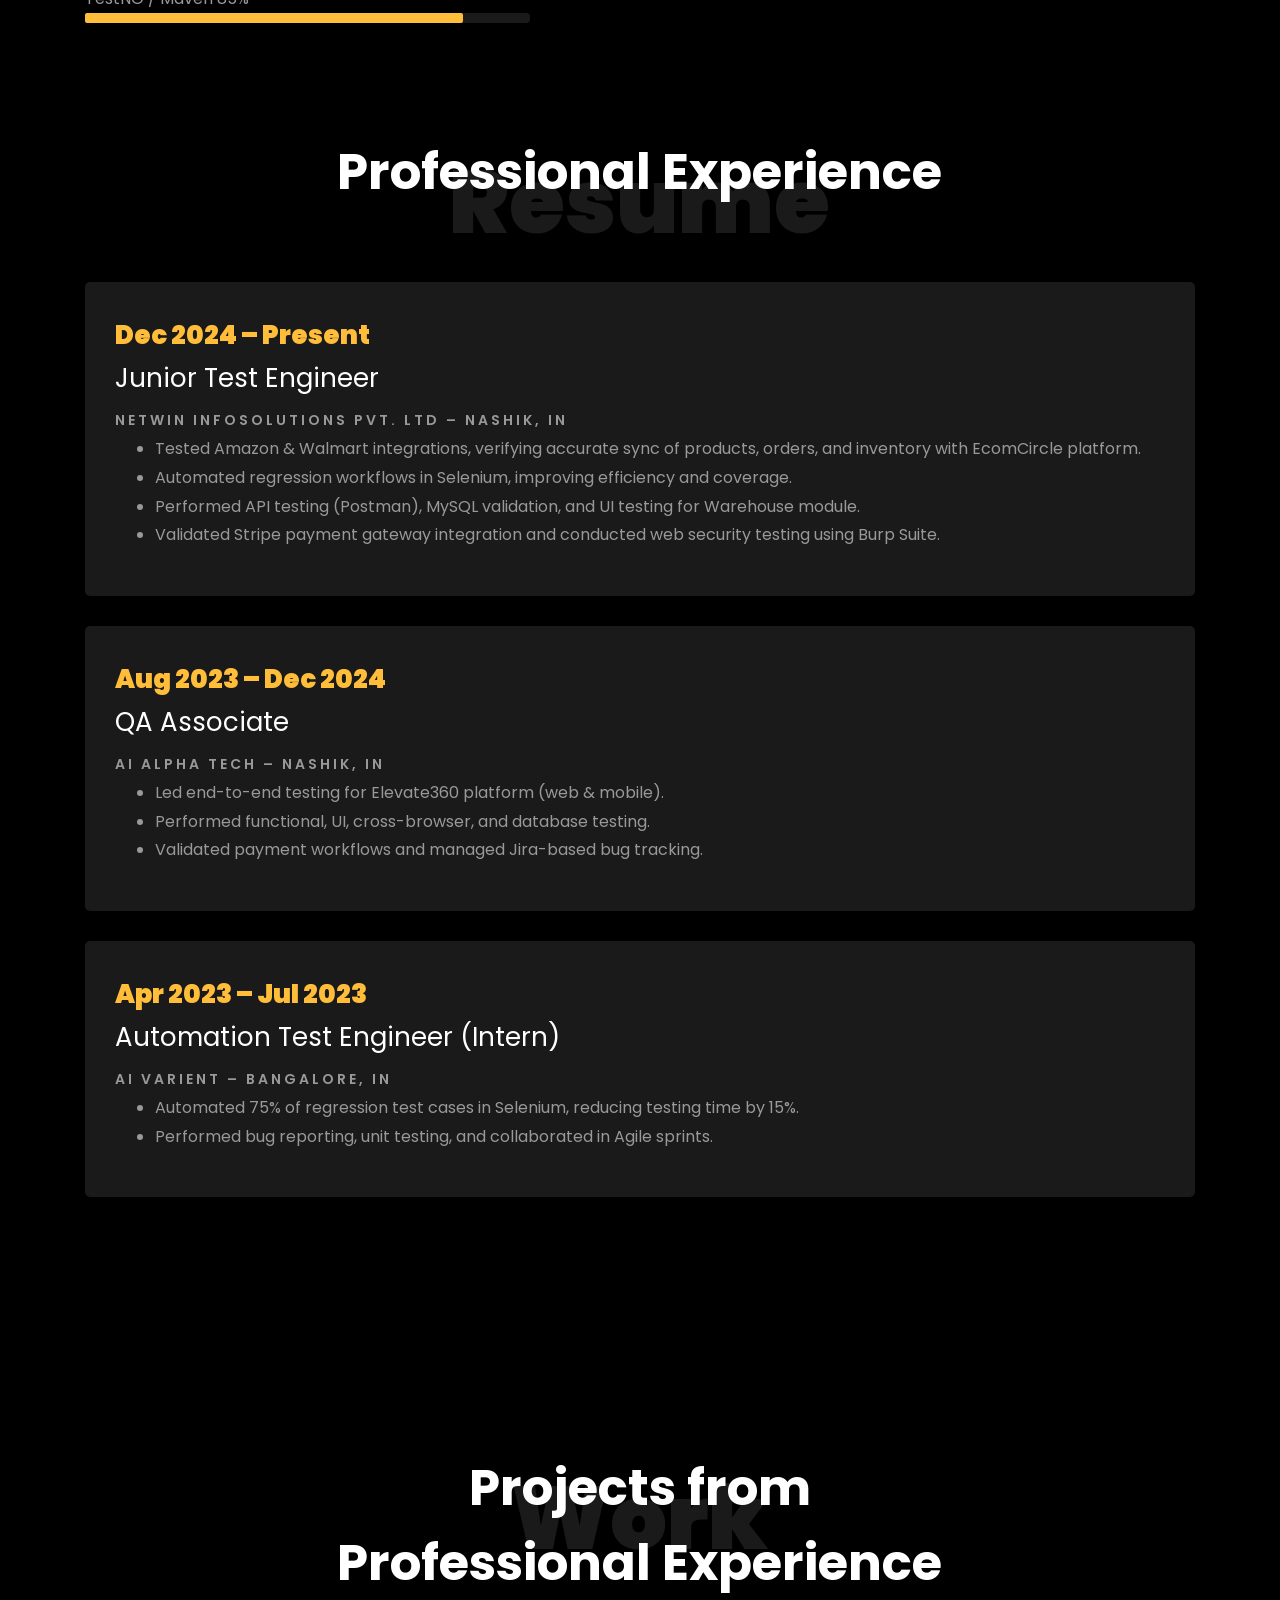
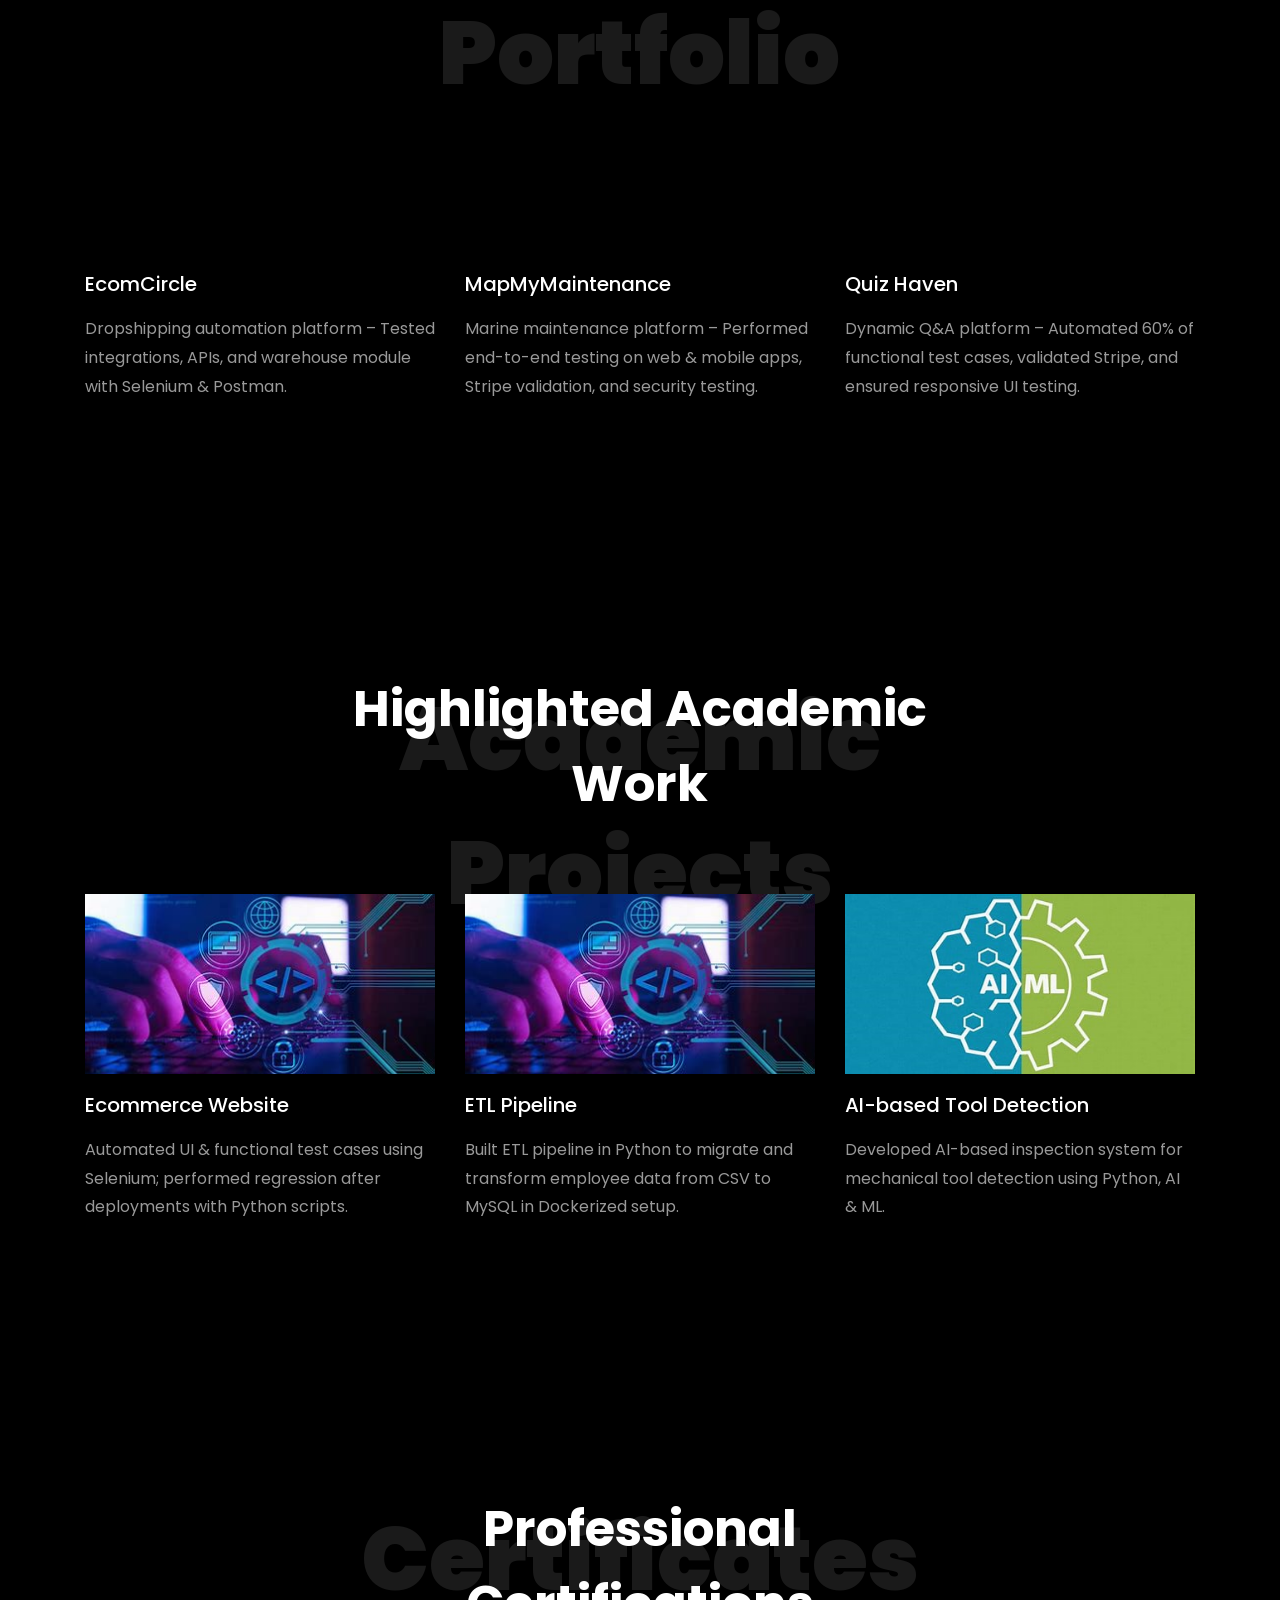
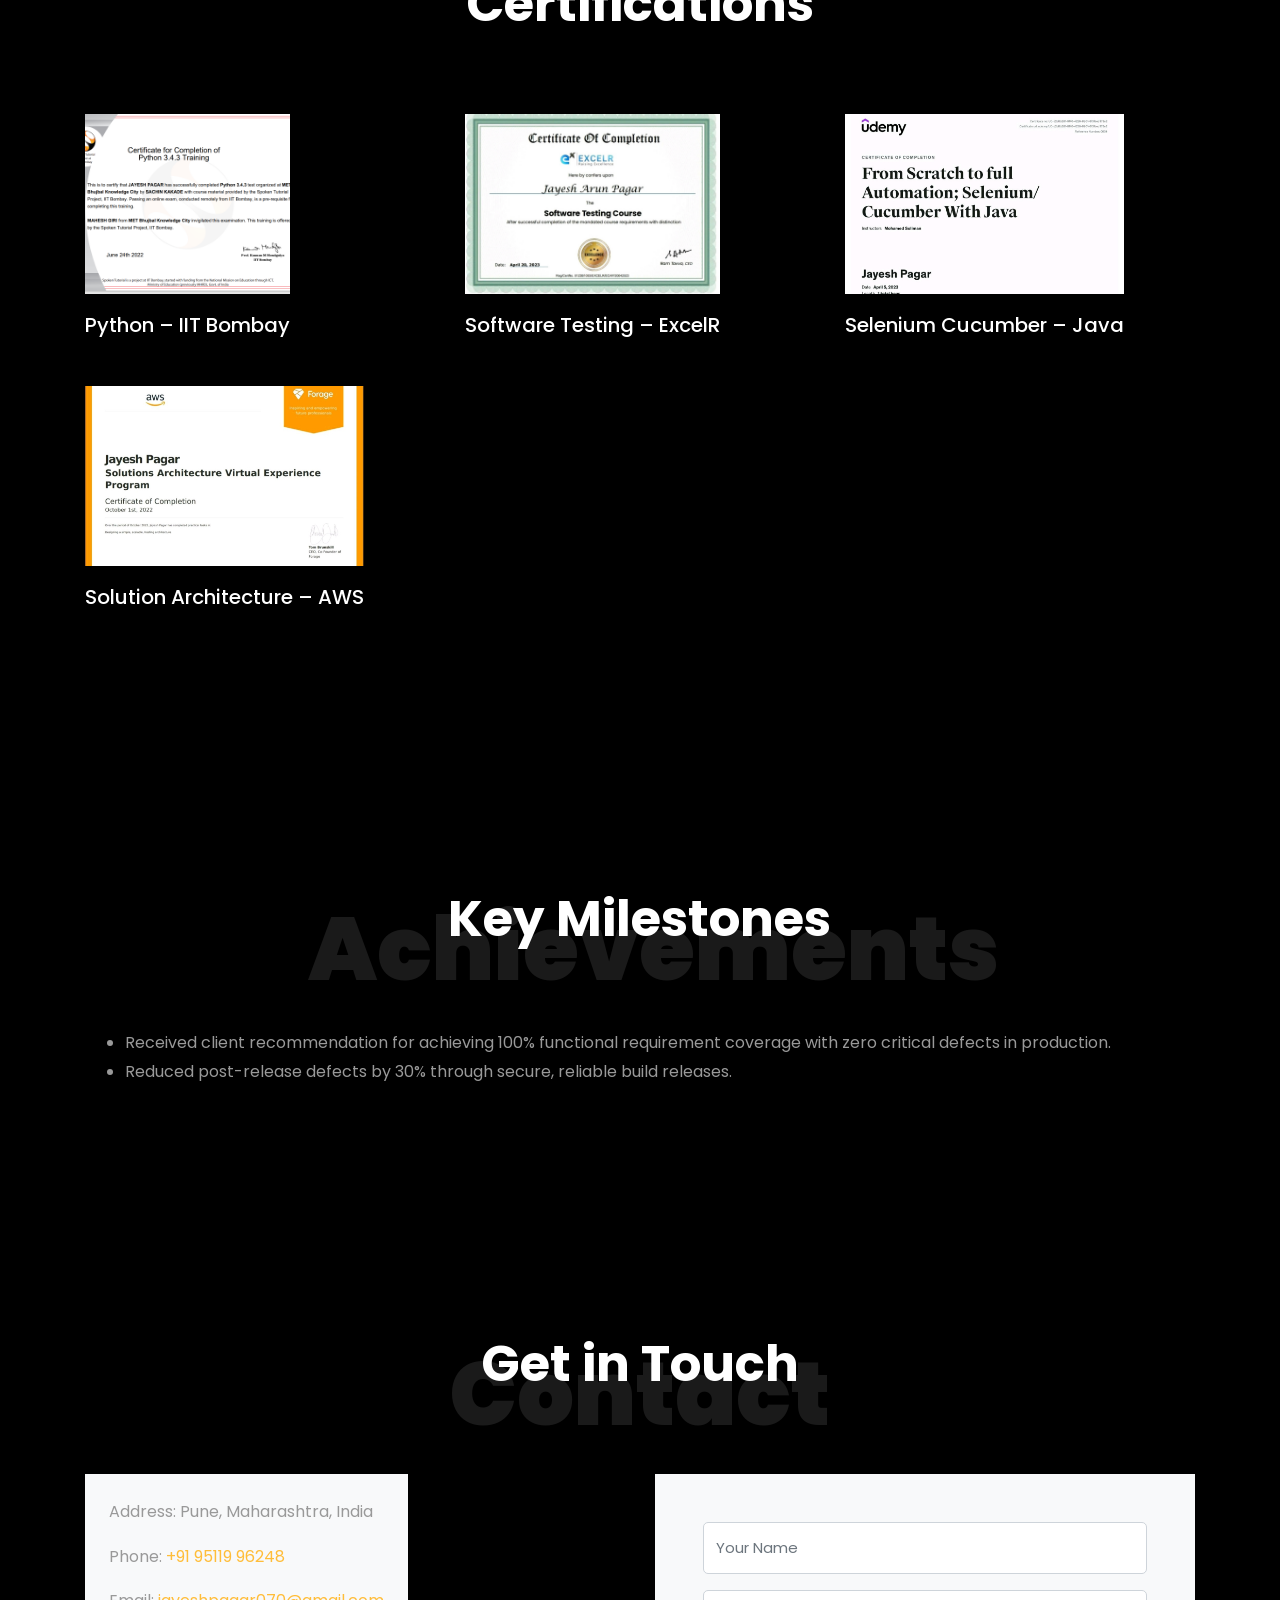
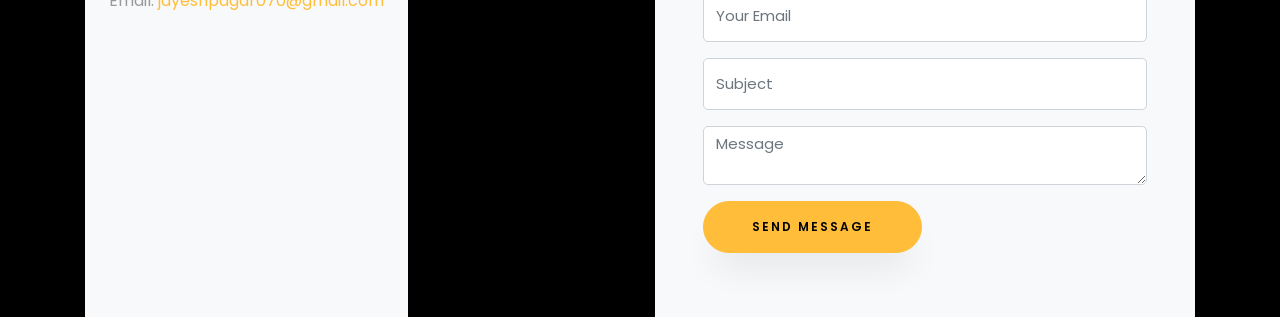
==== commit 98236d28: "Update index.html" ====
--- a/index.html
+++ b/index.html
@@ -1,691 +1,396 @@
 <!DOCTYPE html>
 <html lang="en">
-  <head>
+<head>
     <title>Jayesh Pagar Portfolio</title>
     <meta charset="utf-8">
     <meta name="viewport" content="width=device-width, initial-scale=1, shrink-to-fit=no">
-    
+
     <link href="https://fonts.googleapis.com/css?family=Poppins:100,200,300,400,500,600,700,800,900" rel="stylesheet">
-
     <link rel="stylesheet" href="css/open-iconic-bootstrap.min.css">
     <link rel="stylesheet" href="css/animate.css">
-    
     <link rel="stylesheet" href="css/owl.carousel.min.css">
     <link rel="stylesheet" href="css/owl.theme.default.min.css">
     <link rel="stylesheet" href="css/magnific-popup.css">
-
     <link rel="stylesheet" href="css/aos.css">
-
     <link rel="stylesheet" href="css/ionicons.min.css">
-    
     <link rel="stylesheet" href="css/flaticon.css">
     <link rel="stylesheet" href="css/icomoon.css">
     <link rel="stylesheet" href="css/style.css">
 
-
-
-<style>
-
-/*======================================
-//--//-->   ABOUT
-======================================*/
-
-.about-mf .box-shadow-full {
-  padding-top: 4rem;
-  padding-bottom: 4rem;
-}
-
-.about-mf .about-img {
-  margin-bottom: 2rem;
-}
-
-.about-mf .about-img img {
-  margin-left: 10px;
-}
-
-
-.skill-mf .progress {
-  /* background-color: #cde1f8; */
-  margin: .5rem 0 1.2rem 0;
-  border-radius: 0;
-  height: .7rem;
-}
-
-.skill-mf .progress .progress-bar {
-  height: .7rem;
-  background-color: #ffbd39;
-}
-
-
-/* Animation styles */
-#typing-animation {
-  position: relative;
-  font-size: 30px;
-  font-weight: bold;
-  color: rgb(255, 255, 255);
-  overflow: hidden;
-  white-space: nowrap;
-  animation: typing 3s steps(20, end) infinite;
-}
-
-#typing-animation:before {
-  content: "";
-  /* position: absolute; */
-  top: 0;
-  left: 0;
-  width: 0;
-  height: 100%;
-  background-color: #ccc;
-  animation: typing-cursor 0.5s ease-in-out infinite;
-}
-
-@keyframes typing {
-  from {
-    width: 0;
-  }
-  to {
-    width: 100%;
-  }
-}
-
-@keyframes typing-cursor {
-  from {
-    width: 5px;
-  }
-  to {
-    width: 0;
-  }
-}
-
-
-/* project image zoom effect */
-
-.zoom-effect {
-  overflow: hidden;
-  transition: transform 0.3s ease-out;
-}
-
-.zoom-effect:hover {
-  transform: scale(1.1);
-}
-
-
-</style>
-
-
-  </head>
-  <body data-spy="scroll" data-target=".site-navbar-target" data-offset="300">
-	  
-	  
-    <nav class="navbar navbar-expand-lg navbar-dark ftco_navbar ftco-navbar-light site-navbar-target" id="ftco-navbar">
-	    <div class="container">
-	      <a class="navbar-brand" href="index.html">Jayesh Pagar</a>
-	      <button class="navbar-toggler js-fh5co-nav-toggle fh5co-nav-toggle" type="button" data-toggle="collapse" data-target="#ftco-nav" aria-controls="ftco-nav" aria-expanded="false" aria-label="Toggle navigation">
-	        <span class="oi oi-menu"></span> Menu
-	      </button>
-
-	      <div class="collapse navbar-collapse" id="ftco-nav">
-	        <ul class="navbar-nav nav ml-auto">
-	          <li class="nav-item"><a href="#home-section" class="nav-link"><span>Home</span></a></li>
-	          <li class="nav-item"><a href="#about-section" class="nav-link"><span>About</span></a></li>
-	          <li class="nav-item"><a href="#resume-section" class="nav-link"><span>Resume</span></a></li>
-			  <li class="nav-item"><a href="#Certificates-section" class="nav-link"><span>Certificates</span></a></li>
-	          <li class="nav-item"><a href="#project-section" class="nav-link"><span>Projects</span></a></li>
-	          <li class="nav-item"><a href="#contact-section" class="nav-link"><span>Contact</span></a></li>
-	        </ul>
-	      </div>
-	    </div>
-	  </nav>
-	  <section id="home-section" class="hero">
-		  <div class="home-slider  owl-carousel">
-	       <div class="slider-item ">
-	      	<div class="overlay"></div>
-	         <div class="container">
-	          <div class="row d-md-flex no-gutters slider-text align-items-end justify-content-end" data-scrollax-parent="true">
-	          	<div class="one-third js-fullheight order-md-last img" style="background-image:url(images/My_background1.jpeg);">
-	          	 <div class="overlay"></div>
-	          	</div>
-		          <div class="one-forth d-flex  align-items-center ftco-animate" data-scrollax=" properties: { translateY: '70%' }">
-		          	<div class="text">
-		          		<span class="subheading">Hello!</span>
-			            <h1 class="mb-4 mt-3">I'm <span>Jayesh Pagar</span></h1>
-
-						<!-- Element to contain animated typing -->
-						<span id="typing-animation"></span>
-
-						<script>
-
-						// Initialize the typing animation
-						const typingAnimationElement = document.getElementById('typing-animation');
-
-						// Create an array of typing text
-						const typingTexts = [
-						'Developer  ',
-						'Tester  ',
-		
-						];
-
-						// Create a function to display the typing animation for a given text
-						function playTypingAnimation(text) {
-						// Loop through each character and add it to the element
-						for (let i = 0; i < text.length; i++) {
-							setTimeout(() => {
-							typingAnimationElement.textContent += text[i];
-							}, i * 200); // Increase the delay to slow down the typing animation
-						}
-
-						// Once the animation is complete, reset the text and start over
-						setTimeout(() => {
-							typingAnimationElement.textContent = '';
-							playTypingAnimation(typingTexts[(typingTexts.indexOf(text) + 1) % typingTexts.length]);
-						}, text.length * 200);
-						}
-
-						// Start the typing animation loop
-						playTypingAnimation(typingTexts[0]);
-
-						</script>
-
-						<br>
-						<br>
-			            <h2>Python Developer</h2>
-						<!-- <h2 class="d-flex" style="margin-bottom: 0">With over 5 years of experience</h2> -->
-						<!-- <br> -->
-			            <p><a href="https://www.linkedin.com/in/jayesh-pagar-3330192" class="btn btn-primary py-3 px-4">LinkedIn</a> 
-							<a href="https://github.com/jayeshpagar070" class="btn btn-white btn-outline-white py-3 px-4">GitHub</a></p>
-		            </div>
-		          </div>
-	        	</div>
-	        </div>
-	      </div>
-		</div>
-    </section>
-
-
-
-    <section class="ftco-about img ftco-section ftco-no-pb" id="about-section">
-    	<div class="container">
-			<div class="row">
-				<div class="row d-flex align-items-stretch">
-				<!-- <div class="row d-flex"> -->
-					<div class="col-md-6 col-lg-5 d-flex">
-						<div class="img-about img d-flex align-items-stretch">
-							<div class="overlay">
-								<div class="row">
-									<div class="col-sm-6 col-md-5">
-									  <div class="about-img">
-										<img src="images/Profile1.png" class="img-fluid rounded b-shadow-a" alt="">
-									  </div>
-									</div>
-									<!-- Details next to profile image -->
-									<div class="col-sm-6 col-md-7">
-									  <div class="about-info">
-										<p><span class="title-s">Name: </span> <span>Jayesh Pagar</span></p>
-										<p><span class="title-s">Job Role: </span> <span> Associate Engineer</span></p>
-										<p><span class="title-s">Experience: </span> <span> 10 months</span></p>
-										<p><span class="title-s">Address: </span> <span>Nashik, India</span></p>
-									  </div>
-									</div>
-								  </div>
-
-								<div class="skill-mf">
-									<p class="title-s">Skills</p>
-									<span>Python</span> <span class="pull-right">70%</span>
-									<div class="progress">
-										<div class="progress-bar" role="progressbar" style="width: 75%;" aria-valuenow="95" aria-valuemin="0"
-											aria-valuemax="100"></div>
-									</div>
-									
-									<span>Django</span> <span class="pull-right">80%</span>
-									<div class="progress">
-										<div class="progress-bar" role="progressbar" style="width: 80%" aria-valuenow="85" aria-valuemin="0"
-											aria-valuemax="100"></div>
-									</div>
-									
-									<span>MySQL</span> <span class="pull-right">70%</span>
-									<div class="progress">
-										<div class="progress-bar" role="progressbar" style="width: 70%" aria-valuenow="90" aria-valuemin="0"
-											aria-valuemax="100"></div>
-									</div>
-									
-									<span>REST API</span> <span class="pull-right">65%</span>
-									<div class="progress">
-										<div class="progress-bar" role="progressbar" style="width: 65%" aria-valuenow="85" aria-valuemin="0"
-											aria-valuemax="100"></div>
-									</div>
-									
-									<span>Selenium Testing</span> <span class="pull-right">80%</span>
-									<div class="progress">
-										<div class="progress-bar" role="progressbar" style="width: 80%" aria-valuenow="80" aria-valuemin="0"
-											aria-valuemax="100"></div>
-									</div>
-								</div>
-							</div>
-						</div>
-					</div>
-					
-					<div class="col-md-6 col-lg-7 pl-lg-5 pb-5">
-						<div class="row justify-content-start pb-3">
-							<div class="col-md-12 heading-section ftco-animate">
-								
-								<h1 class="big">About</h1>
-								<h2 class="mb-4">About Me</h2>
-								
-								<p>
-									A detail-oriented professional with diverse experience in back-end Software 
-									Development and testing, including internships in Python Development & Automation 
-									Testing. A versatile professional with hands-on experience in SDLC and STLC, coupled with a 
-									strong commitment to quality and efficiency. Recognized for Dedication and excellence in software development, with 
-									achievements such as being the best performance in the team and leading the design 
-									and development of AI-based systems.</p>
-								<ul class="about-info mt-4 px-md-0 px-2">
-									<li class="d-flex"><span>Profile:</span> <span>Python Developer & Tester</span></li>
-									<li class="d-flex"><span>Domain:</span> <span> Ecommerce</span></li>
-									<li class="d-flex"><span>Education:</span> <span>PGDACC, Bachelor of Engineering</span></li>
-		
-									<li class="d-flex"><span>Programing Language:</span> <span>Python, HTML & CSS</span></li>
-									<li class="d-flex"><span>Other Skills:</span> <span>Cloud, DevOps, Excel, Git, & JIRA </span></li>
-									<li class="d-flex"><span>Interest:</span> <span>Traveling, Gaming, Gyming</span></li>
-									<li class="d-flex"><span>Language:</span> <span>English, Hindi, Marathi</span></li>
-									
-								</ul>
-							</div>
-						</div>
-
-
-						<div class="counter-wrap ftco-animate d-flex mt-md-3">
-							<div class="text">
-								<p class="mb-4">
-									<span class="number" data-number="3">0</span> <span>+</span>
-									<span>&nbsp; Projects completed</span>
-								</p>
-								<p><a href="https://www.linkedin.com/in/jayesh-pagar-333019" class="btn btn-primary py-3 px-3">LinkedIn</a></p>
-							</div>
-						</div>
-					</div>
-				</div>
-			</div>
-		</div>
-    </section>
-
-
-
-	
-    <section class="ftco-section ftco-no-pb" id="resume-section">
-    	<div class="container">
-    		<div class="row justify-content-center pb-5">
-          <div class="col-md-10 heading-section text-center ftco-animate">
-          	<h1 class="big big-2">Resume</h1>
-            <h2 class="mb-4">Resume</h2>
-            <p>Targeting Back-end Developer roles with an organization of high repute with a scope of improving knowledge and further 
-				career growth.</p>
-          </div>
-        </div>
-
-		<div class="row">
-			<h1 class="big-4">Professional Experience</h1>
-			<div class="underline"></div>
-		</div>
-		<br>
-		
-		<div class="row">
-				<div class="col-md-6">
-					<div class="resume-wrap ftco-animate">
-						<span class="date">Dec 2023- Present</span>
-						<h2>Associate Engineer</h2>
-						<span class="position">AI Alpha Tech</span>
-						<p class="mt-4">AI Alpha Tech is at the forefront of artificial intelligence and technology innovation.  
-							<ul>
-								<li>Developed and maintained web applications using Django, ensuring robust and scalable solutions.</li>
-								<li>Implemented CRUD (Create, Read, Update, Delete) operations to manage data effectively and support application functionality.</li>
-								<li>Designed and built RESTful APIs to enable seamless communication between frontend and backend systems.</li>
-							</ul>
-						</p>
-					</div>
-
-				</div>
-
-				<div class="col-md-6">
-					<div class="resume-wrap ftco-animate">
-						<span class="date">Apr 2023- July 2023</span>
-						<h2>Automation Test Engineer</h2>
-						<span class="position">AI Variant</span>
-						<p class="mt-4">AI Variant is an analytics firm, and have deep analytics expertise as well as domain expertise in various industries. 
-							<ul>
-								<li>
-									Contributed to Java-based test case development and execution for manual and 
-									automated testing using Selenium within Agile framework.</li>
-								<li>Engaged in unit testing, testcase development, bug reporting, utilized Jira for tracking 
-									tasks, and collaborated on Maven-based project management for comprehensive 
-									software quality assurance.</li>
-								
-							</ul>
-						</p>
-					</div>
-
-				</div>
-			</div>
-
-		<br>
-		<br>
-
-		<div class="row">
-			<h1 class="big-4">Education</h1>
-			<div class="underline"></div>
-		</div>
-		<br>
-		
-			<div class="row">
-    			<div class="col-md-6">
-    				<div class="resume-wrap ftco-animate">
-    					<span class="date">2023-2024</span>
-    					<h2>PGDACC (Advance Cloud Computing)</h2>
-    					<span class="position">ESDS Software solutions./Sandip University</span>
-    					<p class="mt-4">Grade: First class distinction.[8.82 CGPA]</p>
-    				</div>
-    			</div>
-
-				<div class="col-md-6">
-    				<div class="resume-wrap ftco-animate">
-    					<span class="date">2020-2023</span>
-    					<h2>Bachelor of Engineering</h2>
-    					<span class="position">Savitribai Phule Pune University </span>
-    					<p class="mt-4">Grade: First class distinction.[8.89 CGPA]</p>
-    				</div>
-				</div>
-
-				<div class="col-md-6">
-    				<div class="resume-wrap ftco-animate">
-    					<span class="date">2017-2020</span>
-    					<h2>Diploma </h2>
-    					<span class="position">K.K.Wagh Polytechnic</span>
-    					<p class="mt-4">Grade: First class distinction.[88.72%]</p>
-    				</div>
-    			</div>
-
-    			
-    		</div>
-
-    		<div class="row justify-content-center mt-5">
-    			<div class="col-md-6 text-center ftco-animate">
-    				<p><a href="https://github.com/jayeshpagar070/My_Resume" class="btn btn-primary py-4 px-5">Download CV</a></p>
-    			</div>
-    		</div>
-    	</div>
-    </section>
-
-	<section class="ftco-section" id="Certificates-section">
-		<div class="container">
-		  <div class="row justify-content-center mb-5 pb-5">
-			<div class="col-md-7 heading-section text-center ftco-animate">
-			  <h1 class="big big-2">Certificates</h1>
-			  <h2 class="mb-4">Certificates</h2>
-			  <p>Below are the certificates archived in different technology</p>
-			</div>
-		  </div>
-		  <div class="row d-flex">
+    <style>
+        #typing-animation {
+            font-size: 30px;
+            font-weight: bold;
+            color: #fff;
+            white-space: nowrap;
+            overflow: hidden;
+        }
+        .zoom-effect {
+            overflow: hidden;
+            transition: transform 0.3s ease-out;
+        }
+        .zoom-effect:hover {
+            transform: scale(1.1);
+        }
+    </style>
+</head>
+<body data-spy="scroll" data-target=".site-navbar-target" data-offset="300">
+
+<!-- NAVBAR -->
+<nav class="navbar navbar-expand-lg navbar-dark ftco_navbar ftco-navbar-light site-navbar-target" id="ftco-navbar">
+    <div class="container">
+        <a class="navbar-brand" href="index.html">Jayesh Pagar</a>
+        <button class="navbar-toggler js-fh5co-nav-toggle fh5co-nav-toggle" type="button" data-toggle="collapse" data-target="#ftco-nav">
+            <span class="oi oi-menu"></span> Menu
+        </button>
+        <div class="collapse navbar-collapse" id="ftco-nav">
+            <ul class="navbar-nav nav ml-auto">
+                <li class="nav-item"><a href="#home-section" class="nav-link"><span>Home</span></a></li>
+                <li class="nav-item"><a href="#about-section" class="nav-link"><span>About</span></a></li>
+                <li class="nav-item"><a href="#resume-section" class="nav-link"><span>Resume</span></a></li>
+                <li class="nav-item"><a href="#work-section" class="nav-link"><span>Work Portfolio</span></a></li>
+                <li class="nav-item"><a href="#project-section" class="nav-link"><span>Academic Projects</span></a></li>
+                <li class="nav-item"><a href="#certificates-section" class="nav-link"><span>Certificates</span></a></li>
+                <li class="nav-item"><a href="#achievements-section" class="nav-link"><span>Achievements</span></a></li>
+                <li class="nav-item"><a href="#contact-section" class="nav-link"><span>Contact</span></a></li>
+            </ul>
+        </div>
+    </div>
+</nav>
+
+<!-- HERO -->
+<section id="home-section" class="hero">
+    <div class="home-slider owl-carousel">
+        <div class="slider-item">
+            <div class="overlay"></div>
+            <div class="container">
+                <div class="row d-md-flex no-gutters slider-text align-items-end justify-content-end">
+                    <div class="one-third js-fullheight order-md-last img" style="background-image:none;">
+                        <div class="overlay"></div>
+                    </div>
+                    <div class="one-forth d-flex align-items-center ftco-animate">
+                        <div class="text">
+                            <span class="subheading">Hello!</span>
+                            <h1 class="mb-4 mt-3">I'm <span>Jayesh Pagar</span></h1>
+                            <span id="typing-animation"></span>
+                            <script>
+                                const typingElement = document.getElementById('typing-animation');
+                                const texts = ["Automation Tester", "Security Tester", "QA Engineer"];
+                                let idx = 0;
+                                function type() {
+                                    let text = texts[idx];
+                                    let i = 0;
+                                    typingElement.textContent = "";
+                                    let interval = setInterval(() => {
+                                        typingElement.textContent += text[i];
+                                        i++;
+                                        if (i === text.length) {
+                                            clearInterval(interval);
+                                            setTimeout(() => {
+                                                idx = (idx + 1) % texts.length;
+                                                type();
+                                            }, 1500);
+                                        }
+                                    }, 150);
+                                }
+                                type();
+                            </script>
+                            <br><br>
+                            <h2>Jr. Test Engineer | Automation & Security Testing</h2>
+                            <p>
+                                <a href="https://www.linkedin.com/in/jayesh-pagar-333019231" class="btn btn-primary py-3 px-4">LinkedIn</a>
+                                <a href="https://github.com/jayeshpagar070" class="btn btn-white btn-outline-white py-3 px-4">GitHub</a>
+                                <a href="https://jayeshpagar070.github.io" class="btn btn-primary py-3 px-4">Portfolio</a>
+                            </p>
+                        </div>
+                    </div>
+                </div>
+            </div>
+        </div>
+    </div>
+</section>
+
+<!-- ABOUT -->
+<section class="ftco-about img ftco-section ftco-no-pb" id="about-section">
+    <div class="container">
+        <div class="row">
+            <div class="col-md-6 col-lg-5 d-flex">
+                <div class="img-about img d-flex align-items-stretch">
+                    <div class="overlay">
+                        <div class="about-img text-center">
+                            <img src="images/Profile1.png" class="img-fluid rounded b-shadow-a" alt="">
+                        </div>
+                        <div class="skill-mf">
+                            <p class="title-s">Skills</p>
+                            <span>Java</span> <span class="pull-right">85%</span>
+                            <div class="progress"><div class="progress-bar" style="width:85%"></div></div>
+                            <span>Selenium WebDriver</span> <span class="pull-right">90%</span>
+                            <div class="progress"><div class="progress-bar" style="width:90%"></div></div>
+                            <span>Manual Testing</span> <span class="pull-right">95%</span>
+                            <div class="progress"><div class="progress-bar" style="width:95%"></div></div>
+                            <span>API Testing (Postman)</span> <span class="pull-right">85%</span>
+                            <div class="progress"><div class="progress-bar" style="width:85%"></div></div>
+                            <span>MySQL</span> <span class="pull-right">75%</span>
+                            <div class="progress"><div class="progress-bar" style="width:75%"></div></div>
+                            <span>Burp Suite</span> <span class="pull-right">80%</span>
+                            <div class="progress"><div class="progress-bar" style="width:80%"></div></div>
+                            <span>TestNG / Maven</span> <span class="pull-right">85%</span>
+                            <div class="progress"><div class="progress-bar" style="width:85%"></div></div>
+                        </div>
+                    </div>
+                </div>
+            </div>
+            <div class="col-md-6 col-lg-7 pl-lg-5 pb-5">
+                <h1 class="big">About</h1>
+                <h2 class="mb-4">About Me</h2>
+                <p>Test Engineer with 2+ years of hands-on experience in automation and security testing across web, Android, and iOS platforms. Skilled in Java, Selenium WebDriver, API testing, Stripe payment gateway testing, and database validation. Experienced in Agile Scrum, with a track record of optimizing regression cycles, ensuring zero critical defects, and delivering secure, scalable releases.</p>
+                <ul class="about-info mt-4 px-md-0 px-2">
+                    <li class="d-flex"><span>Profile:</span> <span>Automation & Security Test Engineer</span></li>
+                    <li class="d-flex"><span>Domain:</span> <span>Web, Mobile, API, Security Testing</span></li>
+                    <li class="d-flex"><span>Education:</span> <span>PGDACC, BE Mechanical</span></li>
+                    <li class="d-flex"><span>Languages:</span> <span>English, Hindi, Marathi</span></li>
+                </ul>
+            </div>
+        </div>
+    </div>
+</section>
+
+<!-- RESUME -->
+<section class="ftco-section" id="resume-section">
+    <div class="container">
+        <div class="row justify-content-center pb-5">
+            <div class="col-md-10 heading-section text-center ftco-animate">
+                <h1 class="big big-2">Resume</h1>
+                <h2 class="mb-4">Professional Experience</h2>
+            </div>
+        </div>
+        
+        <div class="resume-wrap ftco-animate">
+            <span class="date">Dec 2024 – Present</span>
+            <h2>Junior Test Engineer</h2>
+            <span class="position">Netwin InfoSolutions Pvt. Ltd – Nashik, IN</span>
+            <ul>
+                <li>Tested Amazon & Walmart integrations, verifying accurate sync of products, orders, and inventory with EcomCircle platform.</li>
+                <li>Automated regression workflows in Selenium, improving efficiency and coverage.</li>
+                <li>Performed API testing (Postman), MySQL validation, and UI testing for Warehouse module.</li>
+                <li>Validated Stripe payment gateway integration and conducted web security testing using Burp Suite.</li>
+            </ul>
+        </div>
+
+        <div class="resume-wrap ftco-animate">
+            <span class="date">Aug 2023 – Dec 2024</span>
+            <h2>QA Associate</h2>
+            <span class="position">AI Alpha Tech – Nashik, IN</span>
+            <ul>
+                <li>Led end-to-end testing for Elevate360 platform (web & mobile).</li>
+                <li>Performed functional, UI, cross-browser, and database testing.</li>
+                <li>Validated payment workflows and managed Jira-based bug tracking.</li>
+            </ul>
+        </div>
+
+        <div class="resume-wrap ftco-animate">
+            <span class="date">Apr 2023 – Jul 2023</span>
+            <h2>Automation Test Engineer (Intern)</h2>
+            <span class="position">AI Varient – Bangalore, IN</span>
+            <ul>
+                <li>Automated 75% of regression test cases in Selenium, reducing testing time by 15%.</li>
+                <li>Performed bug reporting, unit testing, and collaborated in Agile sprints.</li>
+            </ul>
+        </div>
+    </div>
+</section>
+
+<!-- WORK PORTFOLIO -->
+<section class="ftco-section" id="work-section">
+    <div class="container">
+        <div class="row justify-content-center mb-5">
+            <div class="col-md-7 heading-section text-center ftco-animate">
+                <h1 class="big big-2">Work Portfolio</h1>
+                <h2 class="mb-4">Projects from Professional Experience</h2>
+            </div>
+        </div>
+        <div class="row d-flex">
+            <div class="col-md-4 d-flex ftco-animate">
+                <div class="blog-entry">
+                    <a href="#" class="block-20 zoom-effect" style="background-image:url('images/ecomcircle.jpg');"></a>
+                    <div class="text mt-3">
+                        <h3 class="heading">EcomCircle</h3>
+                        <p>Dropshipping automation platform – Tested integrations, APIs, and warehouse module with Selenium & Postman.</p>
+                    </div>
+                </div>
+            </div>
+            <div class="col-md-4 d-flex ftco-animate">
+                <div class="blog-entry">
+                    <a href="#" class="block-20 zoom-effect" style="background-image:url('images/mapmymaintenance.jpg');"></a>
+                    <div class="text mt-3">
+                        <h3 class="heading">MapMyMaintenance</h3>
+                        <p>Marine maintenance platform – Performed end-to-end testing on web & mobile apps, Stripe validation, and security testing.</p>
+                    </div>
+                </div>
+            </div>
+            <div class="col-md-4 d-flex ftco-animate">
+                <div class="blog-entry">
+                    <a href="#" class="block-20 zoom-effect" style="background-image:url('images/quizhaven.jpg');"></a>
+                    <div class="text mt-3">
+                        <h3 class="heading">Quiz Haven</h3>
+                        <p>Dynamic Q&A platform – Automated 60% of functional test cases, validated Stripe, and ensured responsive UI testing.</p>
+                    </div>
+                </div>
+            </div>
+        </div>
+    </div>
+</section>
+
+<!-- ACADEMIC PROJECTS -->
+<section class="ftco-section" id="project-section">
+    <div class="container">
+        <div class="row justify-content-center mb-5">
+            <div class="col-md-7 heading-section text-center ftco-animate">
+                <h1 class="big big-2">Academic Projects</h1>
+                <h2 class="mb-4">Highlighted Academic Work</h2>
+            </div>
+        </div>
+        <div class="row d-flex">
+            <div class="col-md-4 d-flex ftco-animate">
+                <div class="blog-entry">
+                    <a href="https://github.com/jayeshpagar070/Django-Ecommerce_Website" class="block-20 zoom-effect" style="background-image:url('images/project_4.jpeg');"></a>
+                    <div class="text mt-3">
+                        <h3 class="heading">Ecommerce Website</h3>
+                        <p>Automated UI & functional test cases using Selenium; performed regression after deployments with Python scripts.</p>
+                    </div>
+                </div>
+            </div>
+            <div class="col-md-4 d-flex ftco-animate">
+                <div class="blog-entry">
+                    <a href="https://github.com/jayeshpagar070/Data-Engineering-" class="block-20 zoom-effect" style="background-image:url('images/project_4.jpeg');"></a>
+                    <div class="text mt-3">
+                        <h3 class="heading">ETL Pipeline</h3>
+                        <p>Built ETL pipeline in Python to migrate and transform employee data from CSV to MySQL in Dockerized setup.</p>
+                    </div>
+                </div>
+            </div>
+            <div class="col-md-4 d-flex ftco-animate">
+                <div class="blog-entry">
+                    <a href="#" class="block-20 zoom-effect" style="background-image:url('images/project_2.jpeg');"></a>
+                    <div class="text mt-3">
+                        <h3 class="heading">AI-based Tool Detection</h3>
+                        <p>Developed AI-based inspection system for mechanical tool detection using Python, AI & ML.</p>
+                    </div>
+                </div>
+            </div>
+        </div>
+    </div>
+</section>
+
+<!-- CERTIFICATES -->
+<section class="ftco-section" id="certificates-section">
+    <div class="container">
+        <div class="row justify-content-center mb-5">
+            <div class="col-md-7 heading-section text-center ftco-animate">
+                <h1 class="big big-2">Certificates</h1>
+                <h2 class="mb-4">Professional Certifications</h2>
+            </div>
+        </div>
+        <div class="row d-flex">
+            <div class="col-md-4 d-flex ftco-animate">
+                <div class="blog-entry">
+                    <a href="#" class="block-20 zoom-effect" style="background-image:url('images/cr_1.png');"></a>
+                    <div class="text mt-3"><h3 class="heading">Python – IIT Bombay</h3></div>
+                </div>
+            </div>
+            <div class="col-md-4 d-flex ftco-animate">
+                <div class="blog-entry">
+                    <a href="#" class="block-20 zoom-effect" style="background-image:url('images/cr_2 (1).jpg');"></a>
+                    <div class="text mt-3"><h3 class="heading">Software Testing – ExcelR</h3></div>
+                </div>
+            </div>
+            <div class="col-md-4 d-flex ftco-animate">
+                <div class="blog-entry">
+                    <a href="#" class="block-20 zoom-effect" style="background-image:url('images/cr_3 (2).jpg');"></a>
+                    <div class="text mt-3"><h3 class="heading">Selenium Cucumber – Java</h3></div>
+                </div>
+            </div>
 			<div class="col-md-4 d-flex ftco-animate">
-				<div class="blog-entry justify-content-end">
-				<a href="#" class="block-20 zoom-effect" style="background-image: url('images/cr_1.png');">
-				</a>
-				<div class="text mt-3 float-right d-block">
-  
-				  <h3 class="heading"><a href="#">Certificate for Completion of Python 3.4.3 Training </a></h3>
-				  <p>This certificate is awarded by the Spoken Tutorial Project, IIT Bombay, in recognition of the successful completion of the Python 3.4.3  training program.</p>
-				</div>
-			  </div>
-			</div>
-			<div class="col-md-4 d-flex ftco-animate">
-				<div class="blog-entry justify-content-end">
-				<a href="https://www.linkedin.com/posts/jayesh-pagar-333019231_softwaretesting-automationtesting-python-activity-7092469370337079296-1smS?utm_source=share&utm_medium=member_android" class="block-20 zoom-effect" style="background-image: url('images/cr_2 (1).jpg');">
-				</a>
-				<div class="text mt-3 float-right d-block">
-  
-				  <h3 class="heading"><a href="https://www.linkedin.com/posts/jayesh-pagar-333019231_softwaretesting-automationtesting-python-activity-7092469370337079296-1smS?utm_source=share&utm_medium=member_android">Software Testing</a></h3>
-				  <p>This certificate is awarded by the ExcelR in recognition of the successful completion of the Automation Testing training program.</p>
-				</div>
-			  </div>
-			</div>
-			<div class="col-md-4 d-flex ftco-animate">
-				<div class="blog-entry justify-content-end">
-				<a href="https://www.linkedin.com/posts/jayesh-pagar-333019231_selenium-cucumber-testautomation-activity-7049367371458740224-32_0?utm_source=share&utm_medium=member_android" class="block-20 zoom-effect" style="background-image: url('images/cr_3 (2).jpg');">
-				</a>
-				<div class="text mt-3 float-right d-block">
-  
-				  <h3 class="heading"><a href="https://www.linkedin.com/posts/jayesh-pagar-333019231_selenium-cucumber-testautomation-activity-7049367371458740224-32_0?utm_source=share&utm_medium=member_android">Selenium Cucumber with Java</a></h3>
-				  <p>This certificate is awarded by the Udemy in recognition of the successful completion of the Selenium Cucumber with Java.</p>
-				</div>
-			  </div>
-			</div>
-			<div class="col-md-4 d-flex ftco-animate">
-				<div class="blog-entry justify-content-end">
-				<a href="https://www.linkedin.com/posts/jayesh-pagar-333019231_kaggle-python-pythondeveloper-activity-6987793491623874560-2fIT?utm_source=share&utm_medium=member_android" class="block-20 zoom-effect" style="background-image: url('images/cr_4 (3).jpg');">
-				</a>
-				<div class="text mt-3 float-right d-block">
-  
-				  <h3 class="heading"><a href="https://www.linkedin.com/posts/jayesh-pagar-333019231_kaggle-python-pythondeveloper-activity-6987793491623874560-2fIT?utm_source=share&utm_medium=member_android">Python</a></h3>
-				  <p>This certificate is awarded by the Kaggle in recognition of the successful completion of the Python program.</p>
-				</div>
-			  </div>
-			</div>
-			<div class="col-md-4 d-flex ftco-animate">
-				<div class="blog-entry justify-content-end">
-				<a href="https://www.linkedin.com/posts/jayesh-pagar-333019231_kaggle-python-pythondeveloper-activity-6987793491623874560-2fIT?utm_source=share&utm_medium=member_android" class="block-20 zoom-effect" style="background-image: url('images/cr_5 (4).jpg');">
-				</a>
-				<div class="text mt-3 float-right d-block">
-  
-				  <h3 class="heading"><a href="https://www.linkedin.com/posts/jayesh-pagar-333019231_kaggle-python-pythondeveloper-activity-6987793491623874560-2fIT?utm_source=share&utm_medium=member_android">Solution Architecture Virtual Experience Program.</a></h3>
-				  <p>This certificate is awarded by the AWS (forage) in recognition of the successful completion of the solution architecture virtual experience program.</p>
-				</div>
-			  </div>
-			</div>
-			
-	  </section>
-  
-
-    <section class="ftco-section" id="project-section">
-      <div class="container">
-        <div class="row justify-content-center mb-5 pb-5">
-          <div class="col-md-7 heading-section text-center ftco-animate">
-            <h1 class="big big-2">Projects</h1>
-            <h2 class="mb-4">Projects</h2>
-            <p>Below are the sample Projects projects on Python, Django, SQlite & AIML.</p>
-          </div>
-        </div>
-        <div class="row d-flex">
-          <div class="col-md-4 d-flex ftco-animate">
-          	<div class="blog-entry justify-content-end">
-              <a href="https://github.com/jayeshpagar070/Django-Project" class="block-20 zoom-effect" style="background-image: url('images/project_1.png');">
-              </a>
-              <div class="text mt-3 float-right d-block">
-
-                <h3 class="heading"><a href="https://github.com/jayeshpagar070/Django-Project">Lugx Gaming Store With Django Framework. </a></h3>
-                <p>Lugx Gaming is a full-stack web application delivering an immersive gaming experience & It features secure user authentication, a diverse game library, dynamic leaderboards, and interactive gameplay.</p>
-              </div>
-            </div>
-          </div>
-          <div class="col-md-4 d-flex ftco-animate">
-          	<div class="blog-entry justify-content-end">
-              <a href="https://github.com/jayeshpagar070/AI_Project.git" class="block-20 zoom-effect" style="background-image: url('images/project_2.jpeg');">
-              </a>
-              <div class="text mt-3 float-right d-block">
-
-                <h3 class="heading"><a href="https://github.com/jayeshpagar070/AI_Project.git">Design & Development of AI Based System.</a></h3>
-                <p>Led the design and development of an AI-based inspection system with mechanical tool detection capabilities, solving critical quality assurance challenges for Godrej while enhancing productivity and efficiency.</p>
-              </div>
-            </div>
-          </div>
-		   <div class="col-md-4 d-flex ftco-animate">
-          	<div class="blog-entry justify-content-end">
-              <a href="https://github.com/jayeshpagar070/Django-Ecommerce_Website" class="block-20 zoom-effect" style="background-image: url('images/project_4.jpeg');">
-              </a>
-		  <div class="text mt-3 float-right d-block">
-                <h3 class="heading"><a href="https://github.com/jayeshpagar070/Django-Ecommerce_Website">Ecommerce Dyanamic Website</a></h3>
-                <p>This project showcases a dynamic website built using Django, featuring a modern and responsive design. The website leverages various technologies to provide a robust and scalable web application. </p>
-              </div>
-            </div>
-          </div>
-    </section>
-
-	<section class="ftco-section ftco-no-pt ftco-no-pb ftco-counter img" id="section-counter">
-      <div class="container">
-		<div class="row d-md-flex align-items-center">
-          <div class="col-md d-flex justify-content-center counter-wrap ftco-animate">
-            <div class="block-18">
-              <div class="text">
-                <strong class="number" data-number="5">0</strong>
-                <span>Achievements</span>
-              </div>
-            </div>
-          </div>
-          <div class="col-md d-flex justify-content-center counter-wrap ftco-animate">
-            <div class="block-18">
-              <div class="text">
-                <strong class="number" data-number="2">0</strong>
-                <span>Projects</span>
-              </div>
-            </div>
-          </div>
-          <div class="col-md d-flex justify-content-center counter-wrap ftco-animate">
-            <div class="block-18">
-              <div class="text">
-                <strong class="number" data-number="7">0</strong>
-                <span>Certificates</span>
-              </div>
-            </div>
-          </div>
-          <div class="col-md d-flex justify-content-center counter-wrap ftco-animate">
-            <div class="block-18">
-              <div class="text">
-                <strong class="number" data-number="500">0</strong>
-                <span>Cups of Tea</span>
-              </div>
-            </div>
-          </div>
-        </div>
-      </div>
-	
-	  <div class="ftco-section ftco-hireme img margin-top" style="background-image: url(images/bg_1.jpg)">
-			<!-- <div class="container"> -->
-				<div class="row justify-content-center">
-					<div class="col-md-7 ftco-animate text-center">
-						<h2>More projects on<span> Github  </span> </h2>
-						<div class="heading"> <h4>"I love crafting innovative solutions to complex challenges and discovering the untold stories within code." </h4>
-						<br>
-						<p><a href="https://github.com/jayeshpagar070" class="btn btn-primary py-3 px-5">GitHub</a></p>
-						</div>
-					</div>
-				</div>
-			<!-- </div> -->
-		</div>
-	</section>
-
-
-
-    <section class="ftco-section contact-section ftco-no-pb" id="contact-section">
-      <div class="container">
-      	<div class="row justify-content-center mb-5 pb-3">
-          <div class="col-md-7 heading-section text-center ftco-animate">
-            <h1 class="big big-2">Contact</h1>
-            <h2 class="mb-4">Contact Me</h2>
-            <p>Below are the details to reach out to me!</p>
-          </div>
-        </div>
-
-        <div class="row d-flex contact-info mb-5">
-          <div class="col-md-6 col-lg-3 d-flex ftco-animate">
-          	<div class="align-self-stretch box p-4 text-center">
-          		<div class="icon d-flex align-items-center justify-content-center">
-          			<span class="icon-map-signs"></span>
-          		</div>
-          		<h3 class="mb-4">Address</h3>
-	            <p>Nashik, India</p>
-	          </div>
-          </div>
-          <div class="col-md-6 col-lg-3 d-flex ftco-animate">
-          	<div class="align-self-stretch box p-4 text-center">
-          		<div class="icon d-flex align-items-center justify-content-center">
-          			<span class="icon-phone2"></span>
-          		</div>
-          		<h3 class="mb-4">Contact Number</h3>
-	            <p><a href="tel://0101010101">+91-9511996248</a></p>
-	          </div>
-          </div>
-          <div class="col-md-6 col-lg-3 d-flex ftco-animate">
-          	<div class="align-self-stretch box p-4 text-center">
-          		<div class="icon d-flex align-items-center justify-content-center">
-          			<span class="icon-paper-plane"></span>
-          		</div>
-          		<h3 class="mb-4">Email Address</h3>
-	            <p><a href="mailto:info@yoursite.com">jayeshpagar070@gmail.com</a></p>
-	          </div>
-          </div>
-          <div class="col-md-6 col-lg-3 d-flex ftco-animate">
-          	<div class="align-self-stretch box p-4 text-center">
-          		<div class="icon d-flex align-items-center justify-content-center">
-          			<span class="icon-globe"></span>
-          		</div>
-          		<h3 class="mb-4">Download Resume</h3>
-	            <p><a href="https://github.com/jayeshpagar070/My_Resume">resumelink</a></p>
-	          </div>
-          </div>
-
-		  <div class="container">
-			<br>
-			<br>
-			<div class="row justify-content-center">
-				<div class="col-md-7 ftco-animate text-center">
-					<h2>Have a<span> Question?  </span> <a href="https://forms.gle/Zm2C1VTjyCWiRpuv7" class="btn btn-primary py-3 px-5">Click Here</a> </h2>
-				</div>
-			</div>
-				<br>
-					<ul class="ftco-footer-social list-unstyled d-flex justify-content-center align-items-center mb-0">
-					  <li class="ftco-animate normal-txt">Find me on  </li>
-					  <li class="ftco-animate"><a href="https://youtube.com/@lifeuncut9589?si=IrzWPQrvcXSRQZjv"><span class="icon-youtube"></span></a></li>
-					  <li class="ftco-animate"><a href="https://www.linkedin.com/in/jayesh-pagar-3330192/"><span class="icon-linkedin"></span></a></li>  
-					  <li class="ftco-animate"><a href="https://github.com/jayeshpagar070/"><span class="icon-git"></span></a></li>
-				      <li class="ftco-animate"><a href="https://www.instagram.com/_jayesh_070/"><span class="icon-instagram"></span></a></li>
-					</ul>
-				<br>
-		   </div>
-   </div>
- </section>
-
-
- 
-	
-    <footer class="ftco-footer ftco-section">
-		<div class="container">
-		  <div class="row">
-			<div class="col-md-12 text-center">
-  
-			  <p><!-- Link back to Colorlib can't be removed. Template is licensed under CC BY 3.0. -->
-	Copyright &copy;<script>document.write(new Date().getFullYear());</script> All rights reserved !<i class="icon-heart color-danger" aria-hidden="true"></i>  <a> </a>
-	<!-- Link back to Colorlib can't be removed. Template is licensed under CC BY 3.0. --></p>
-			</div>
-		  </div>
-		</div>
-	  </footer>
-
-
-  <!-- loader -->
-  <div id="ftco-loader" class="show fullscreen"><svg class="circular" width="48px" height="48px"><circle class="path-bg" cx="24" cy="24" r="22" fill="none" stroke-width="4" stroke="#eeeeee"/><circle class="path" cx="24" cy="24" r="22" fill="none" stroke-width="4" stroke-miterlimit="10" stroke="#F96D00"/></svg></div>
-
-
-  <script src="js/jquery.min.js"></script>
-  <script src="js/jquery-migrate-3.0.1.min.js"></script>
-  <script src="js/popper.min.js"></script>
-  <script src="js/bootstrap.min.js"></script>
-  <script src="js/jquery.easing.1.3.js"></script>
-  <script src="js/jquery.waypoints.min.js"></script>
-  <script src="js/jquery.stellar.min.js"></script>
-  <script src="js/owl.carousel.min.js"></script>
-  <script src="js/jquery.magnific-popup.min.js"></script>
-  <script src="js/aos.js"></script>
-  <script src="js/jquery.animateNumber.min.js"></script>
-  <script src="js/scrollax.min.js"></script>
-  
-  <script src="js/main.js"></script>
-    
-  </body>
-</html>+                <div class="blog-entry">
+                    <a href="#" class="block-20 zoom-effect" style="background-image:url('images/cr_5 (4).jpg');"></a>
+                    <div class="text mt-3"><h3 class="heading">Solution Architecture – AWS </h3></div>
+                </div>
+            </div>
+        </div>
+    </div>
+</section>
+
+<!-- ACHIEVEMENTS -->
+<section class="ftco-section" id="achievements-section">
+    <div class="container">
+        <div class="row justify-content-center mb-5">
+            <div class="col-md-7 heading-section text-center ftco-animate">
+                <h1 class="big big-2">Achievements</h1>
+                <h2 class="mb-4">Key Milestones</h2>
+            </div>
+        </div>
+        <ul>
+            <li>Received client recommendation for achieving 100% functional requirement coverage with zero critical defects in production.</li>
+            <li>Reduced post-release defects by 30% through secure, reliable build releases.</li>
+        </ul>
+    </div>
+</section>
+
+<!-- CONTACT -->
+<!-- CONTACT -->
+<section class="ftco-section contact-section ftco-no-pb" id="contact-section">
+    <div class="container">
+        <div class="row justify-content-center mb-5">
+            <div class="col-md-7 heading-section text-center ftco-animate">
+                <h1 class="big big-2">Contact</h1>
+                <h2 class="mb-4">Get in Touch</h2>
+            </div>
+        </div>
+        <div class="row block-9">
+            <div class="col-md-6 order-md-last d-flex">
+                <!-- Working Formspree Form -->
+                <form action="https://formspree.io/f/xqalwybk" method="POST" class="bg-light p-4 p-md-5 contact-form">
+                    <div class="form-group">
+                        <input type="text" name="name" class="form-control" placeholder="Your Name" required>
+                    </div>
+                    <div class="form-group">
+                        <input type="email" name="_replyto" class="form-control" placeholder="Your Email" required>
+                    </div>
+                    <div class="form-group">
+                        <input type="text" name="subject" class="form-control" placeholder="Subject" required>
+                    </div>
+                    <div class="form-group">
+                        <textarea name="message" class="form-control" placeholder="Message" required></textarea>
+                    </div>
+                    <div class="form-group">
+                        <input type="submit" value="Send Message" class="btn btn-primary py-3 px-5">
+                    </div>
+                </form>
+            </div>
+            <div class="col-md-6 d-flex">
+                <div class="info bg-light p-4">
+                    <p><span>Address:</span> Pune, Maharashtra, India</p>
+                    <p><span>Phone:</span> <a href="tel://9511996248">+91 95119 96248</a></p>
+                    <p><span>Email:</span> <a href="mailto:jayeshpagar070@gmail.com">jayeshpagar070@gmail.com</a></p>
+                </div>
+            </div>
+        </div>
+    </div>
+</section>
+<footer>
+<!-- JS -->
+<script src="js/jquery.min.js"></script>
+<script src="js/jquery-migrate-3.0.1.min.js"></script>
+<script src="js/popper.min.js"></script>
+<script src="js/bootstrap.min.js"></script>
+<script src="js/jquery.easing.1.3.js"></script>
+<script src="js/jquery.waypoints.min.js"></script>
+<script src="js/jquery.stellar.min.js"></script>
+<script src="js/owl.carousel.min.js"></script>
+<script src="js/jquery.magnific-popup.min.js"></script>
+<script src="js/aos.js"></script>
+<script src="js/jquery.animateNumber.min.js"></script>
+<script src="js/scrollax.min.js"></script>
+<script src="js/main.js"></script>
+</body>
+</html>
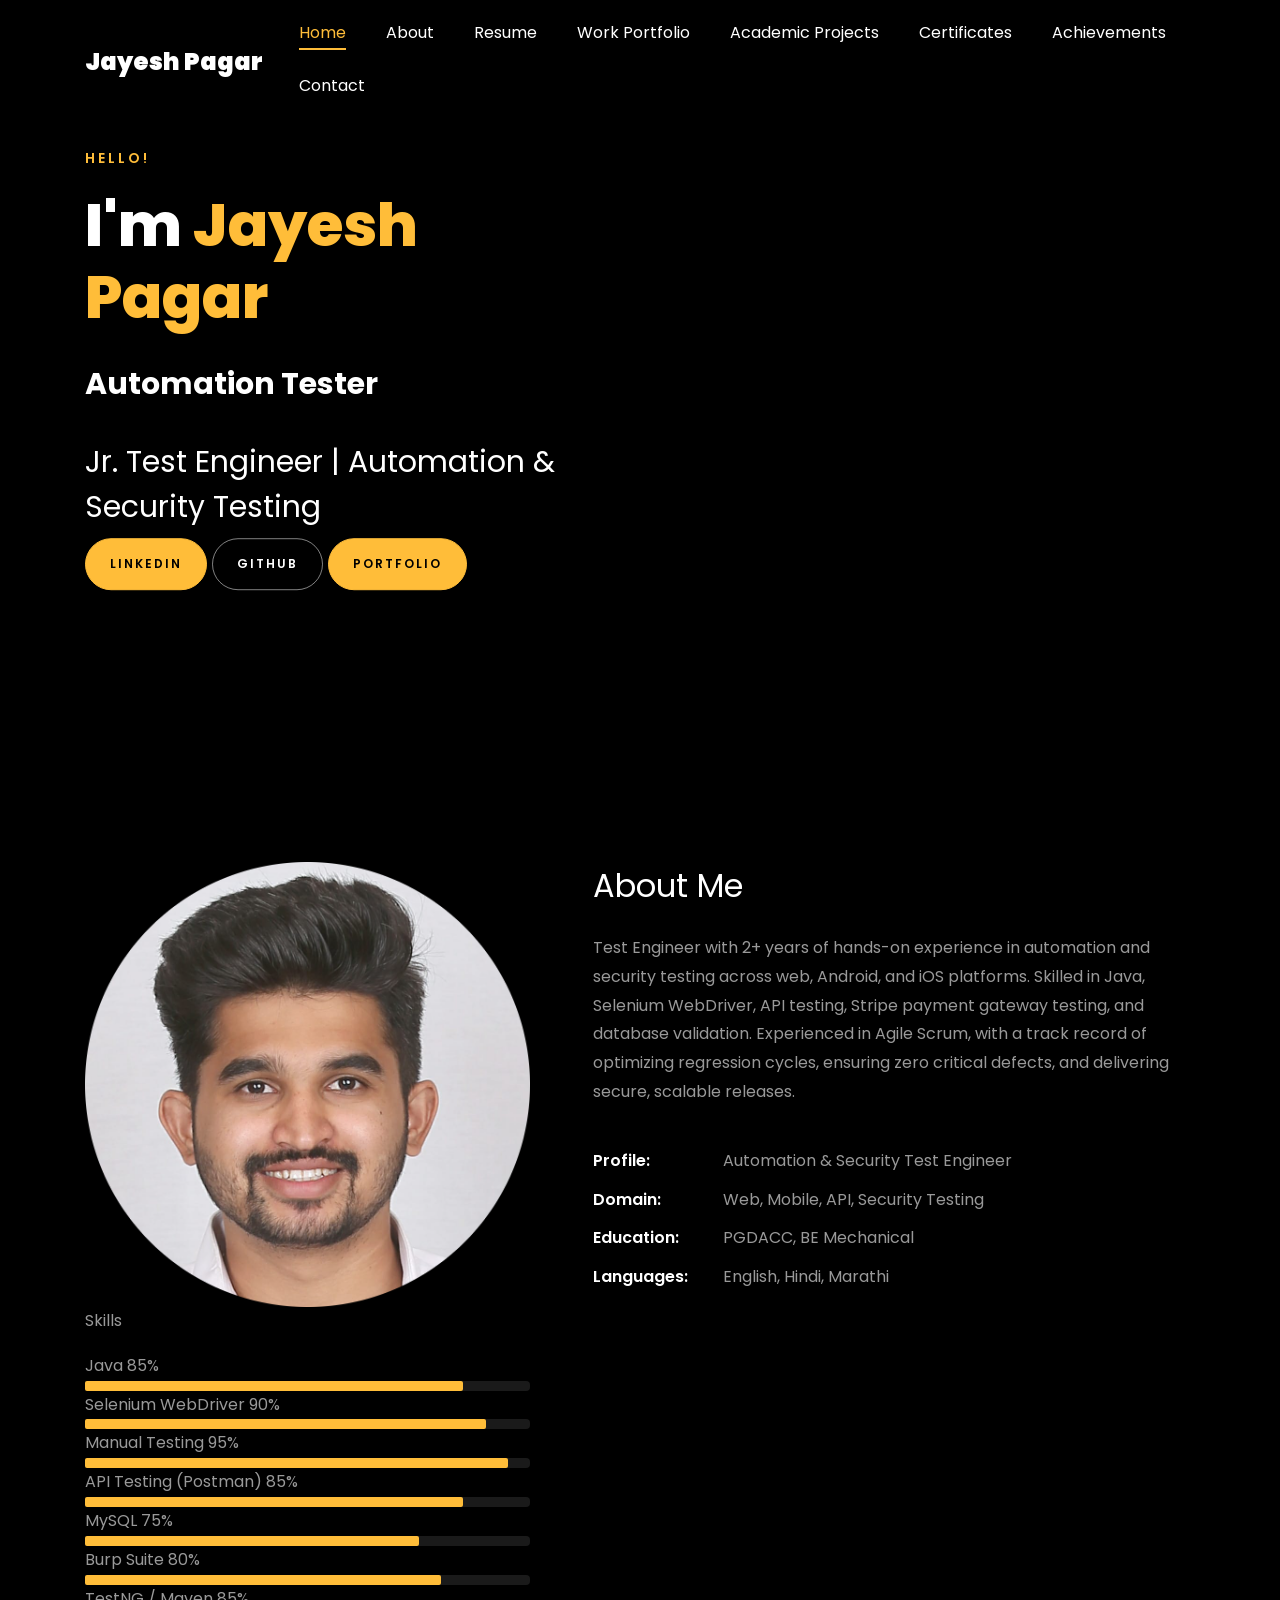
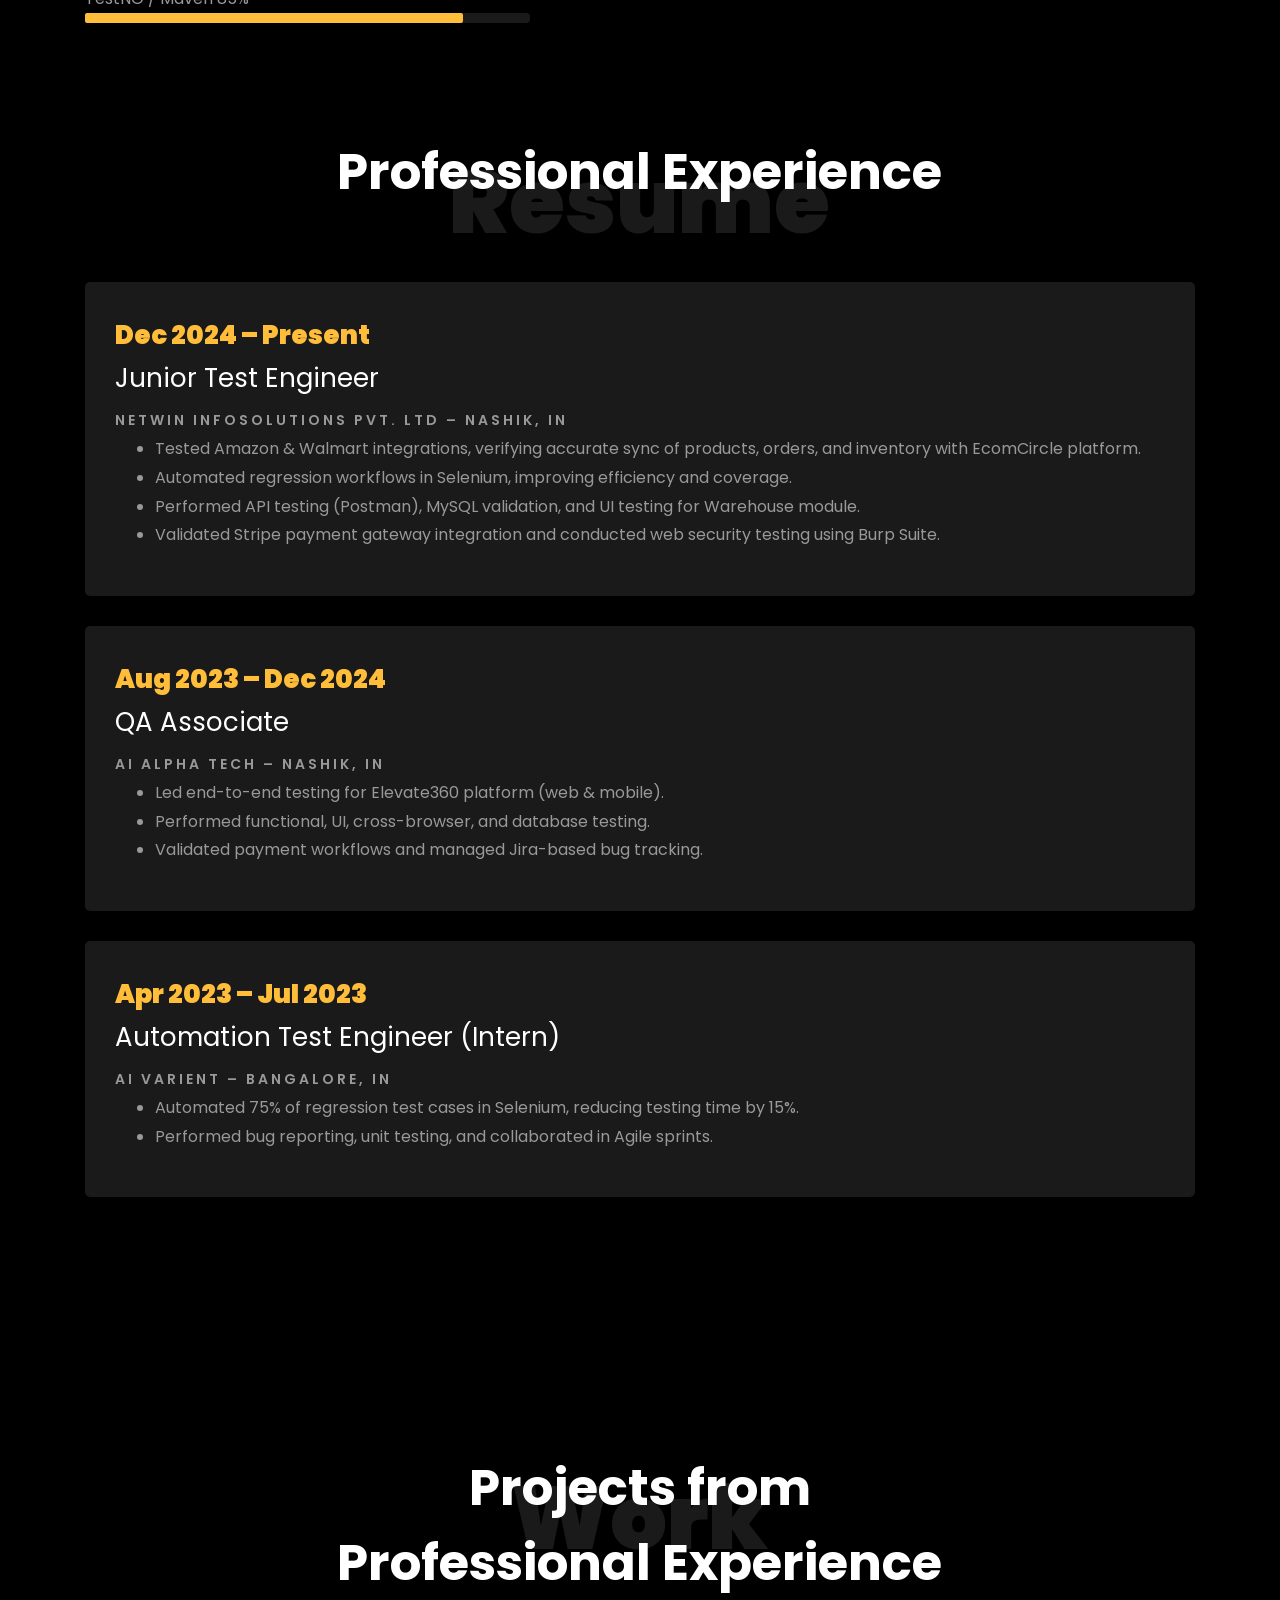
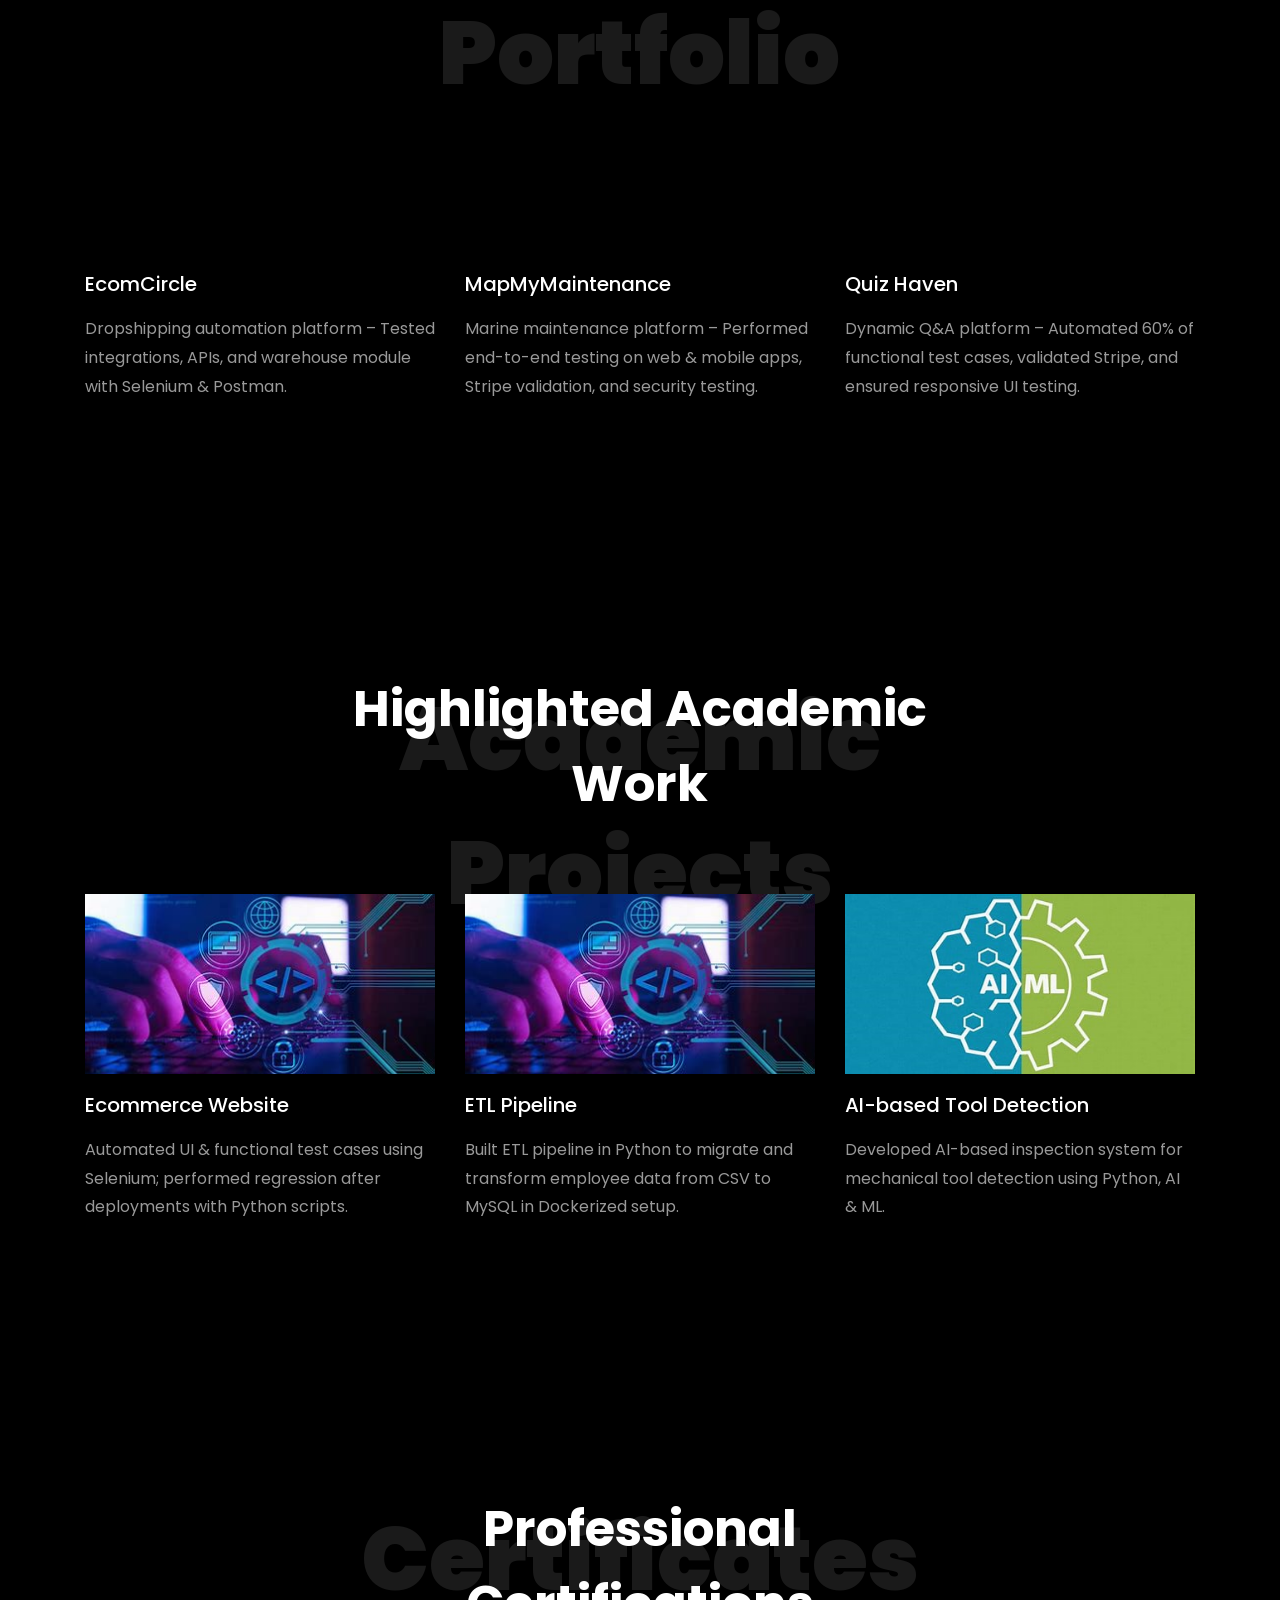
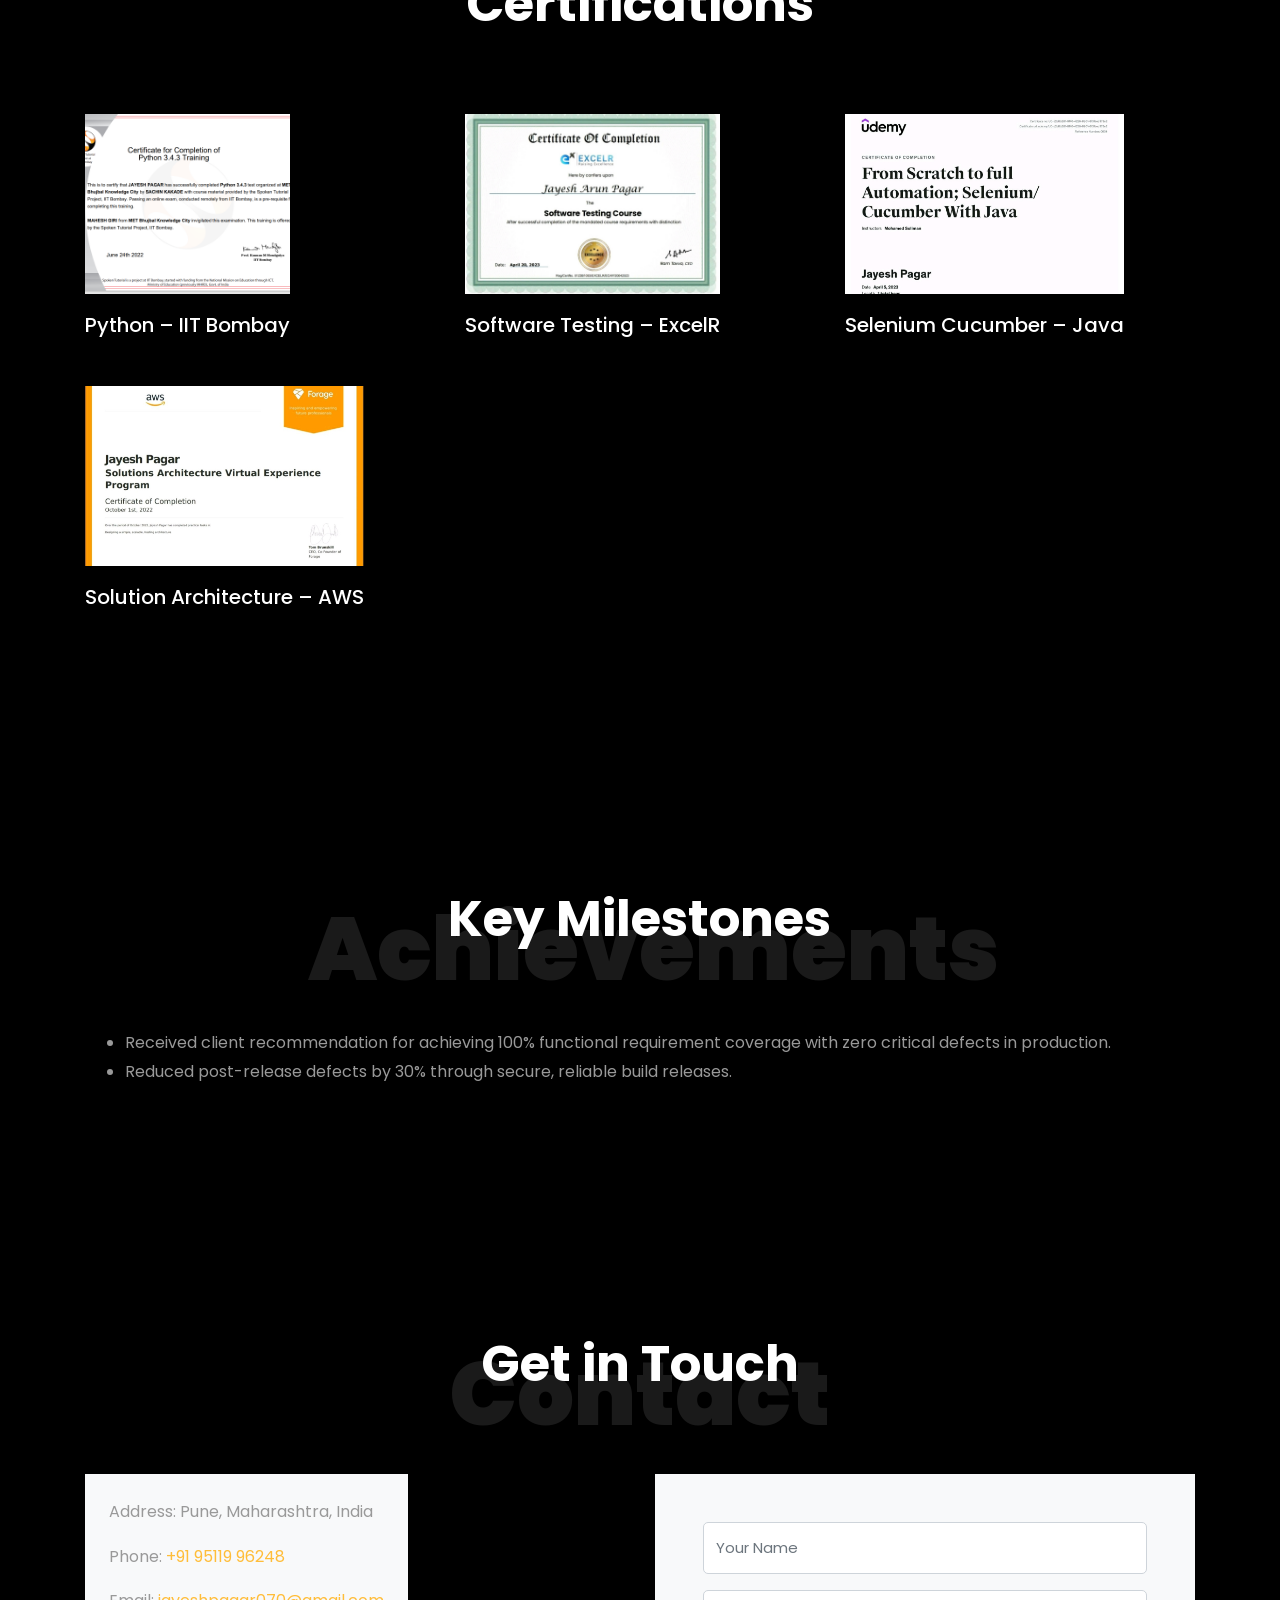
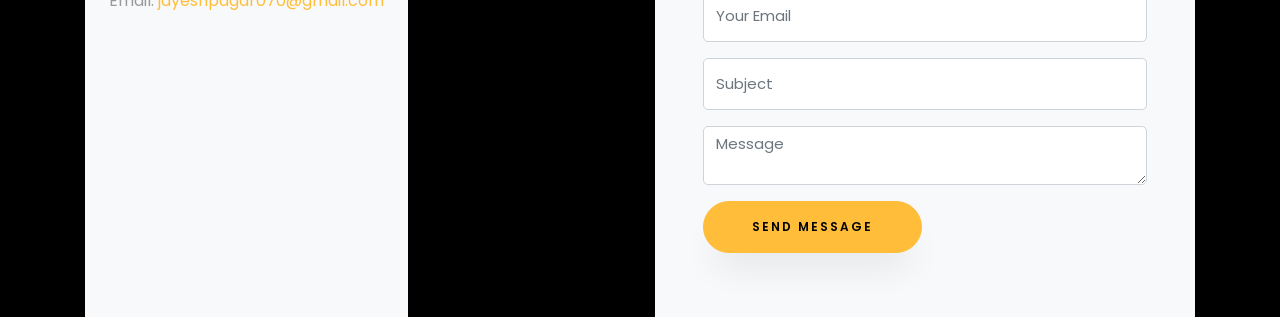
==== commit a01a6902: "Update index.html" ====
--- a/index.html
+++ b/index.html
@@ -141,7 +141,6 @@
                 </div>
             </div>
             <div class="col-md-6 col-lg-7 pl-lg-5 pb-5">
-                <h1 class="big">About</h1>
                 <h2 class="mb-4">About Me</h2>
                 <p>Test Engineer with 2+ years of hands-on experience in automation and security testing across web, Android, and iOS platforms. Skilled in Java, Selenium WebDriver, API testing, Stripe payment gateway testing, and database validation. Experienced in Agile Scrum, with a track record of optimizing regression cycles, ensuring zero critical defects, and delivering secure, scalable releases.</p>
                 <ul class="about-info mt-4 px-md-0 px-2">
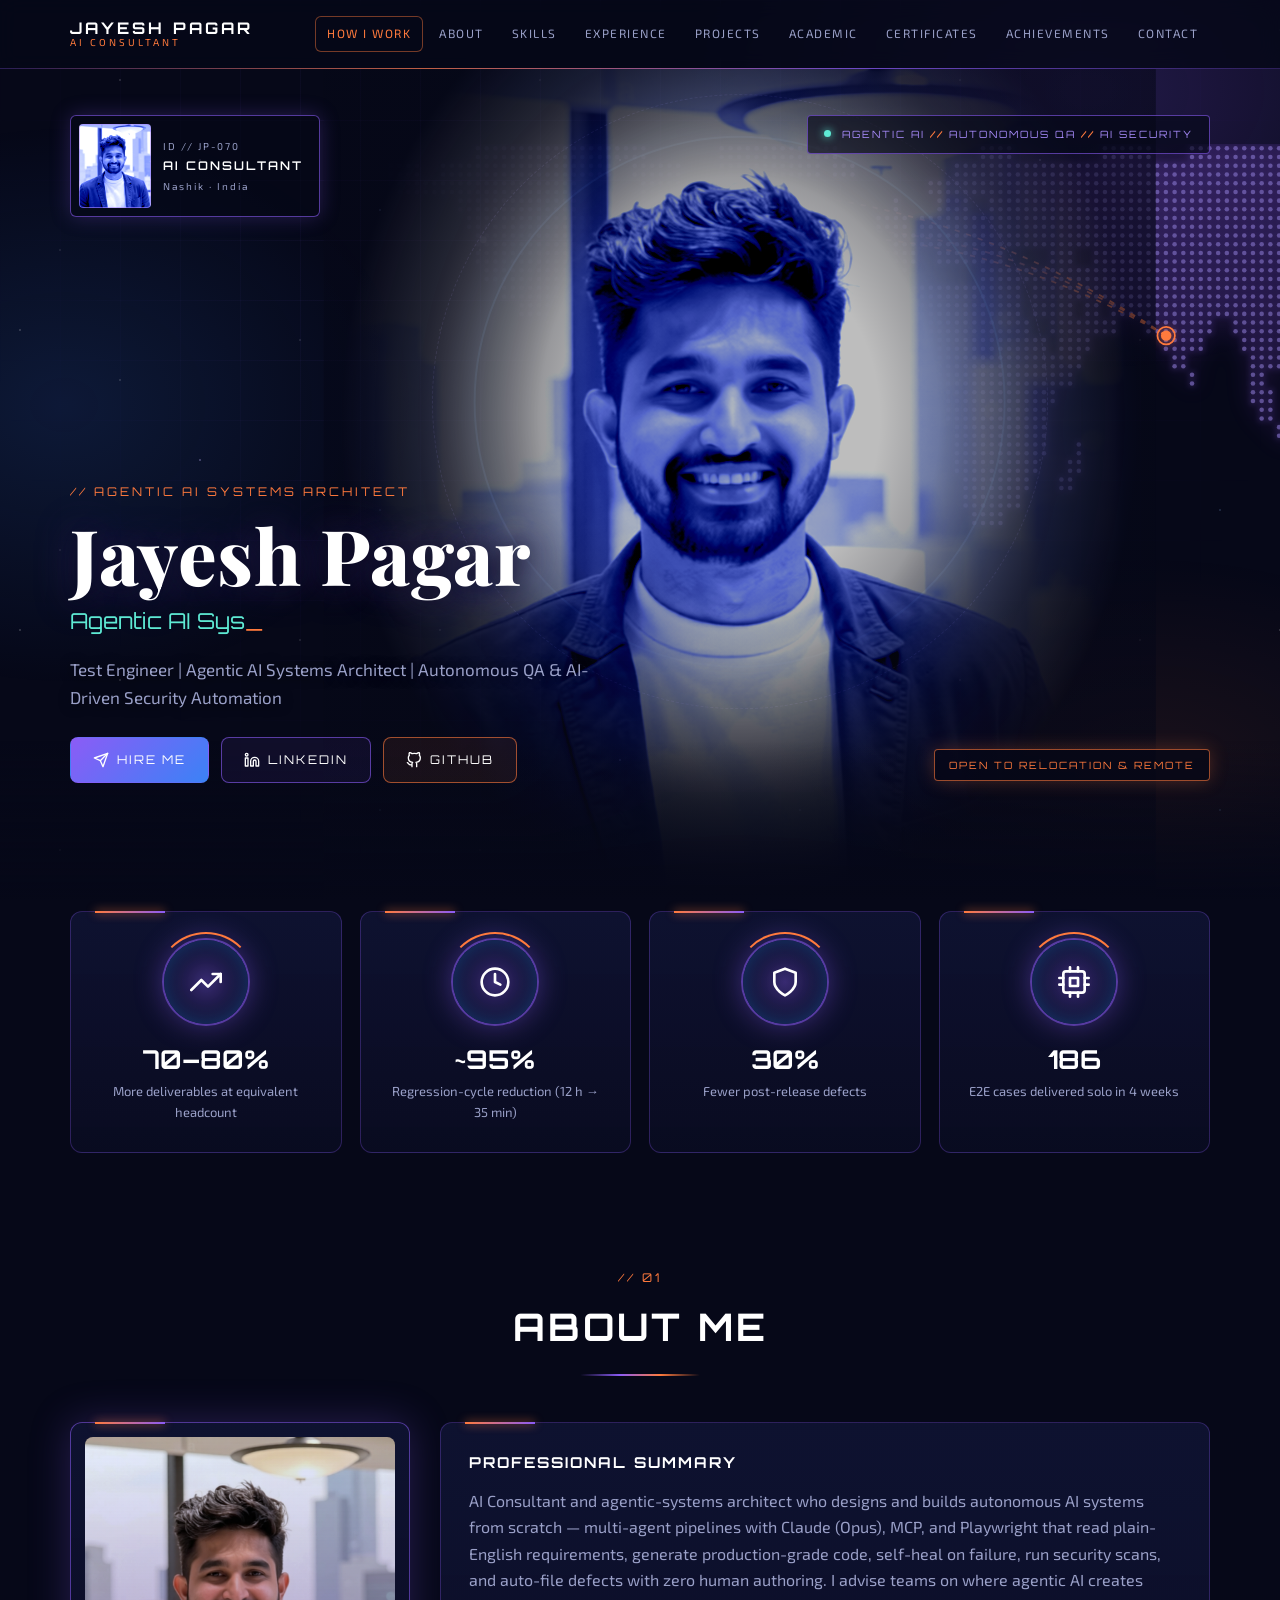
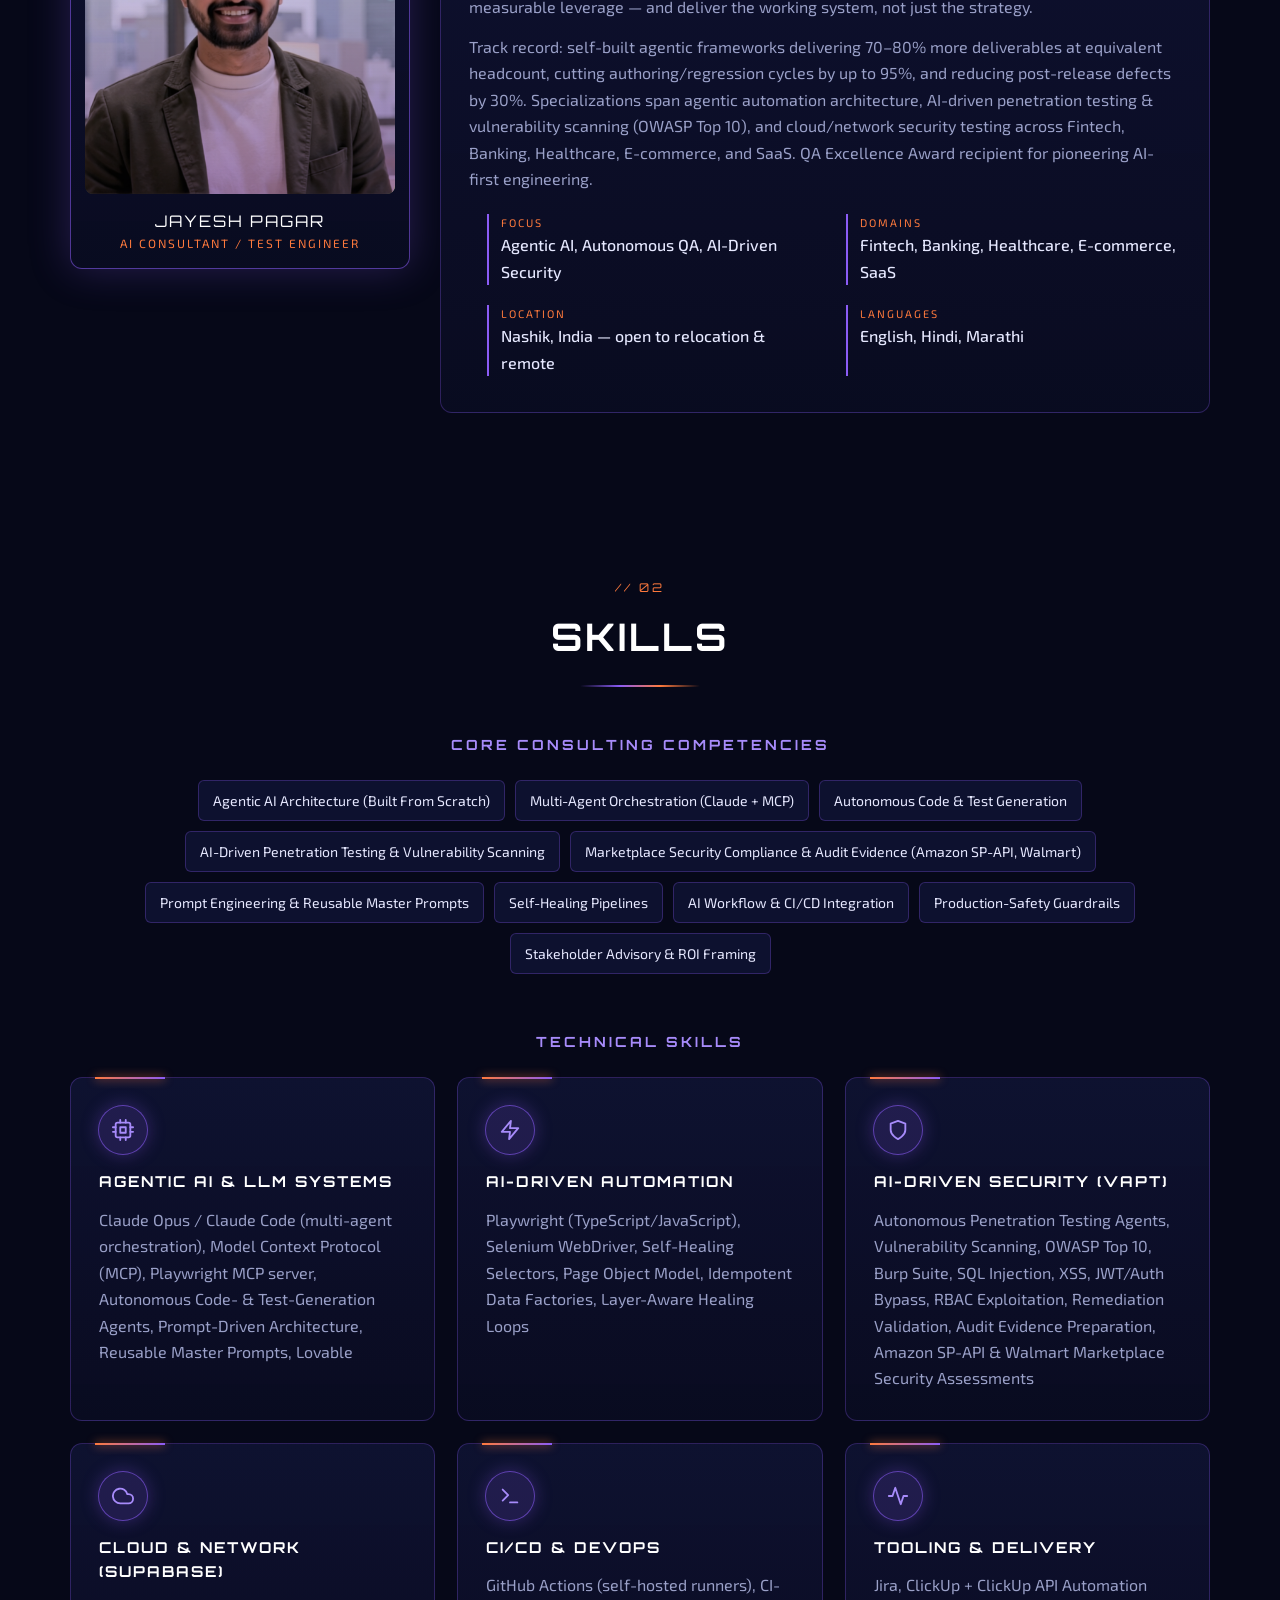
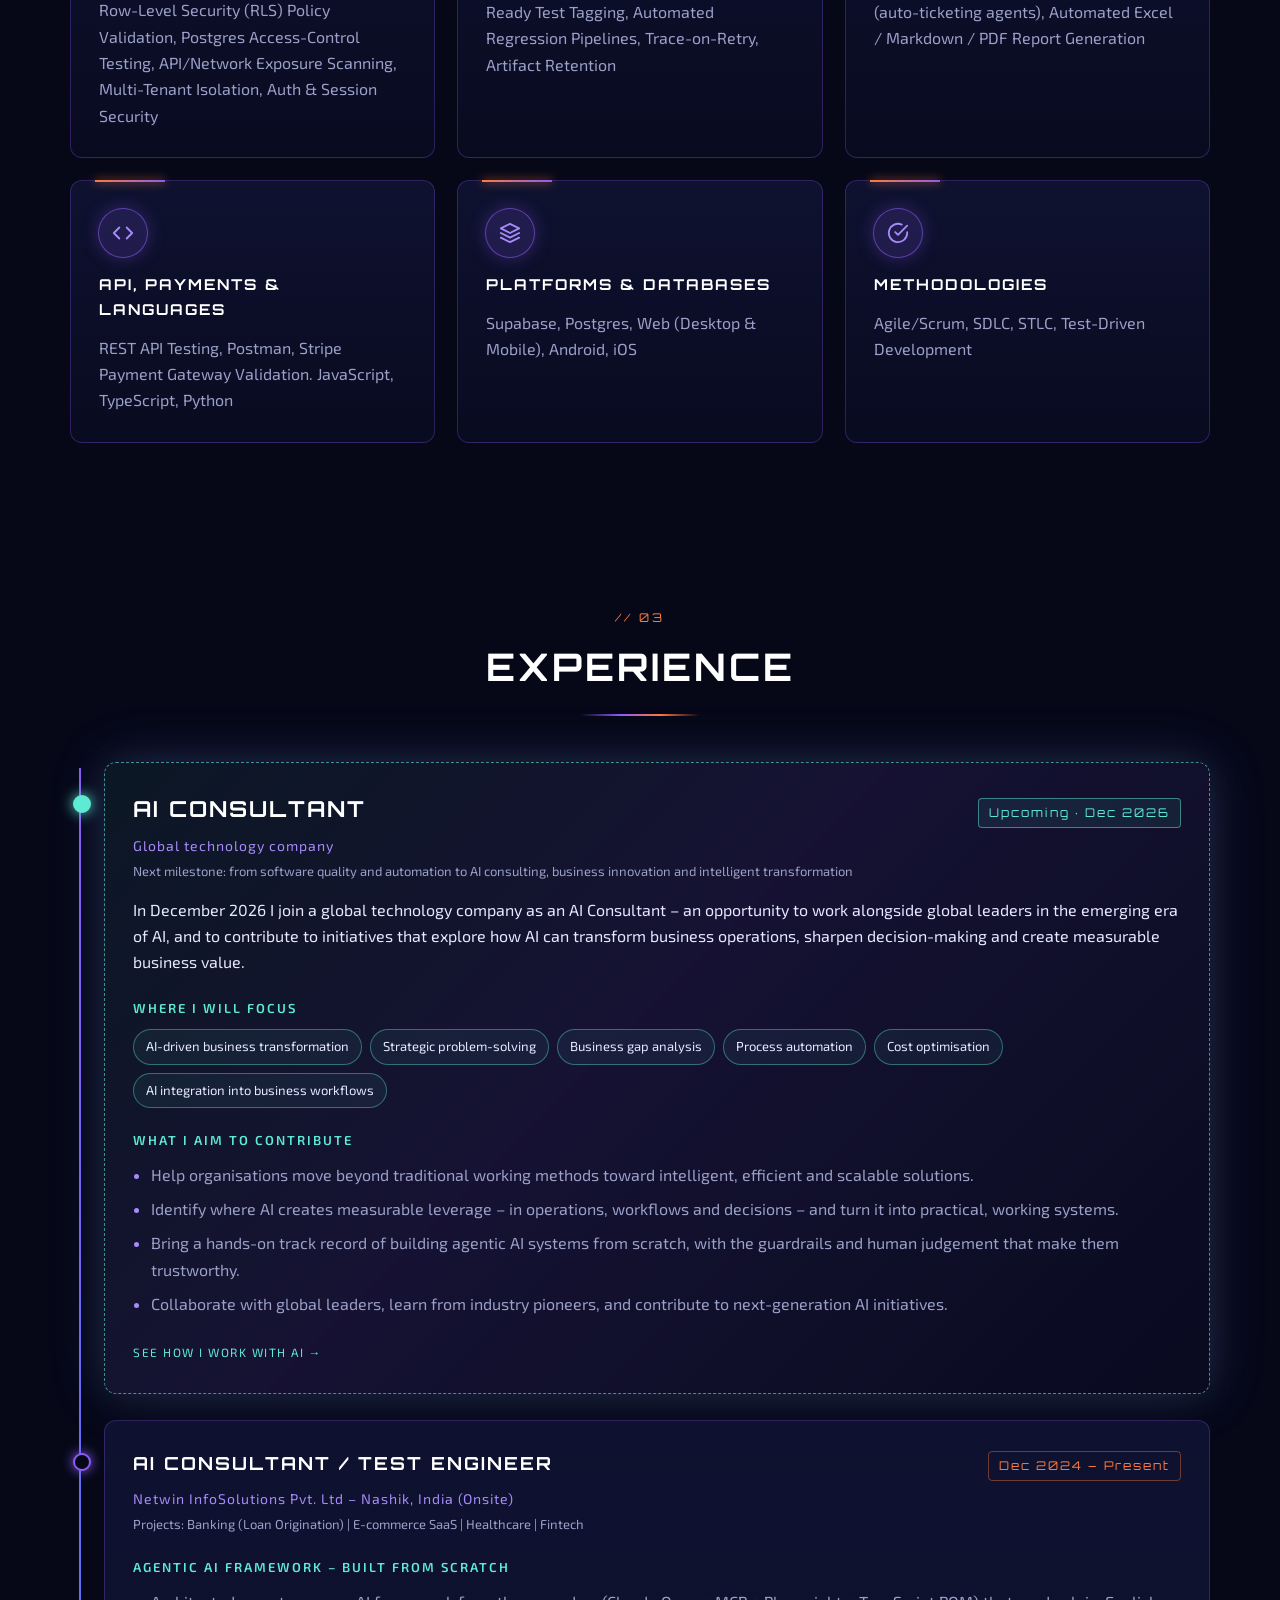
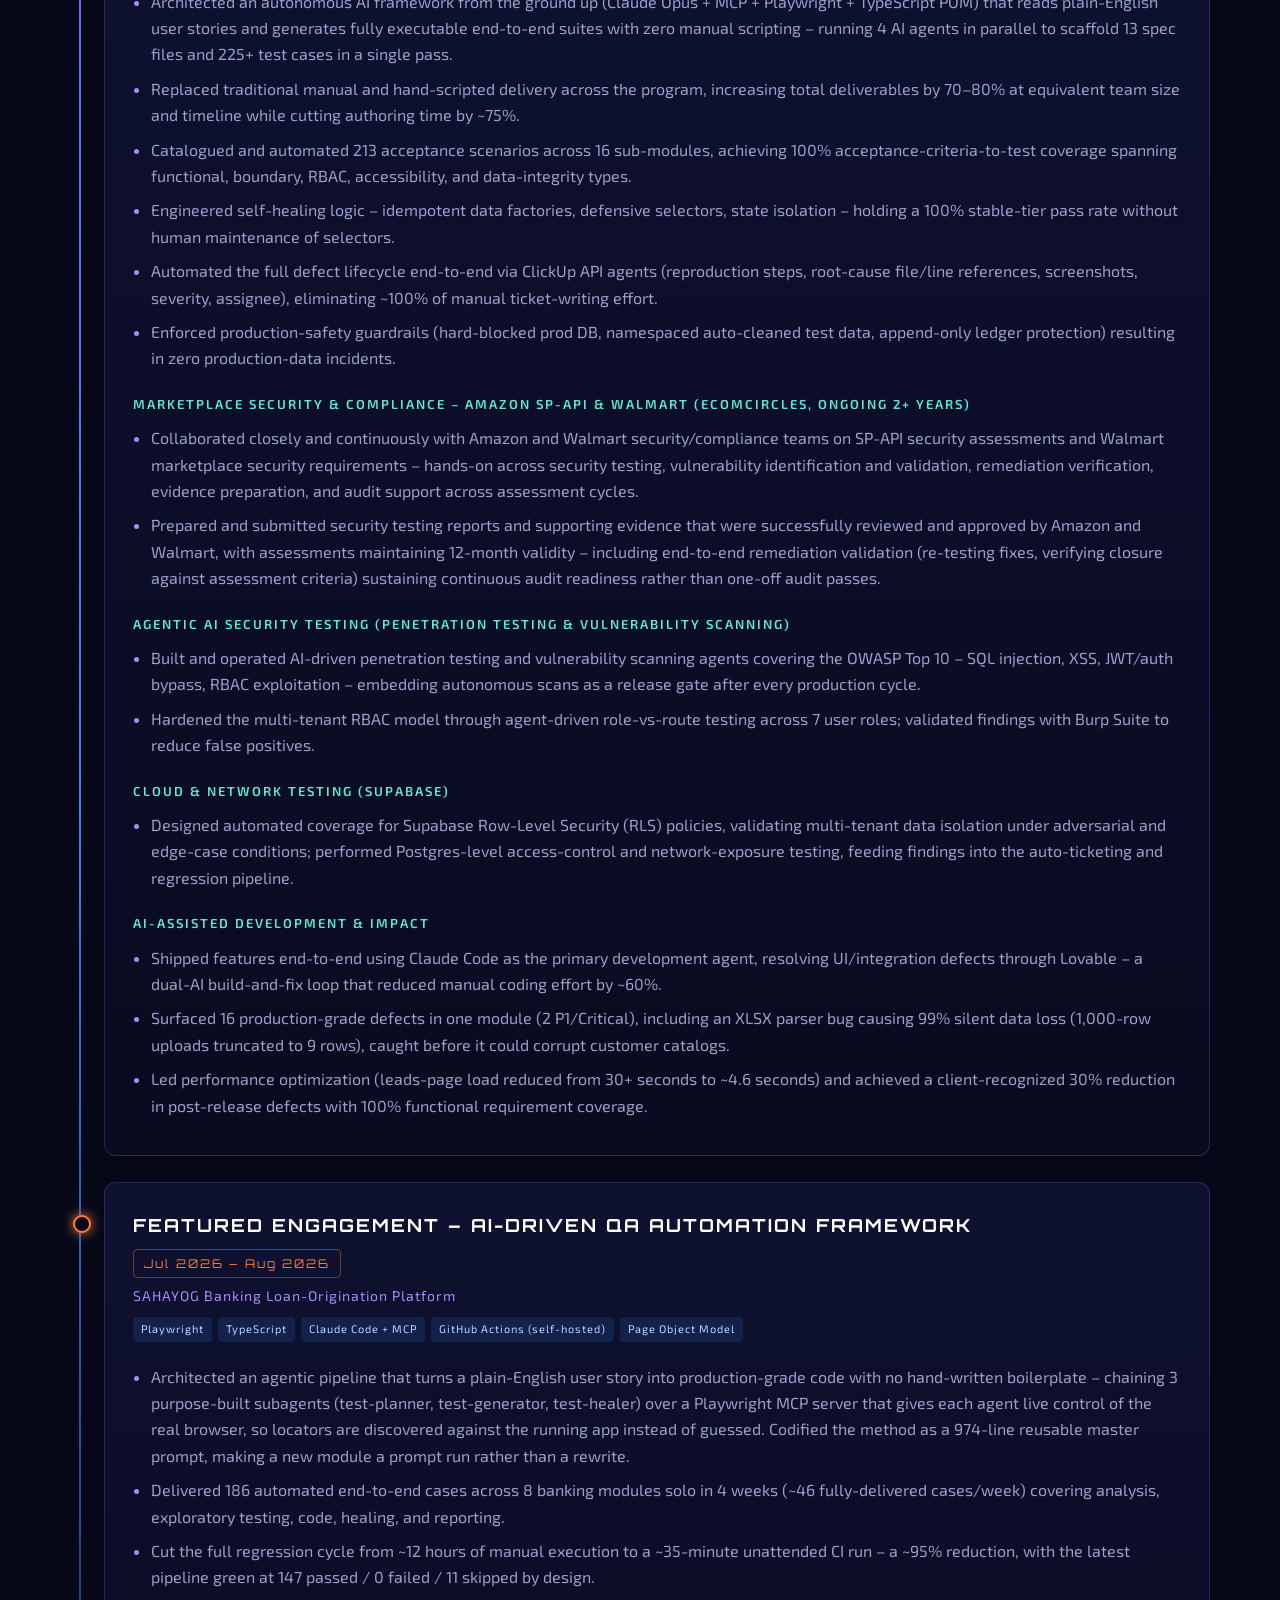
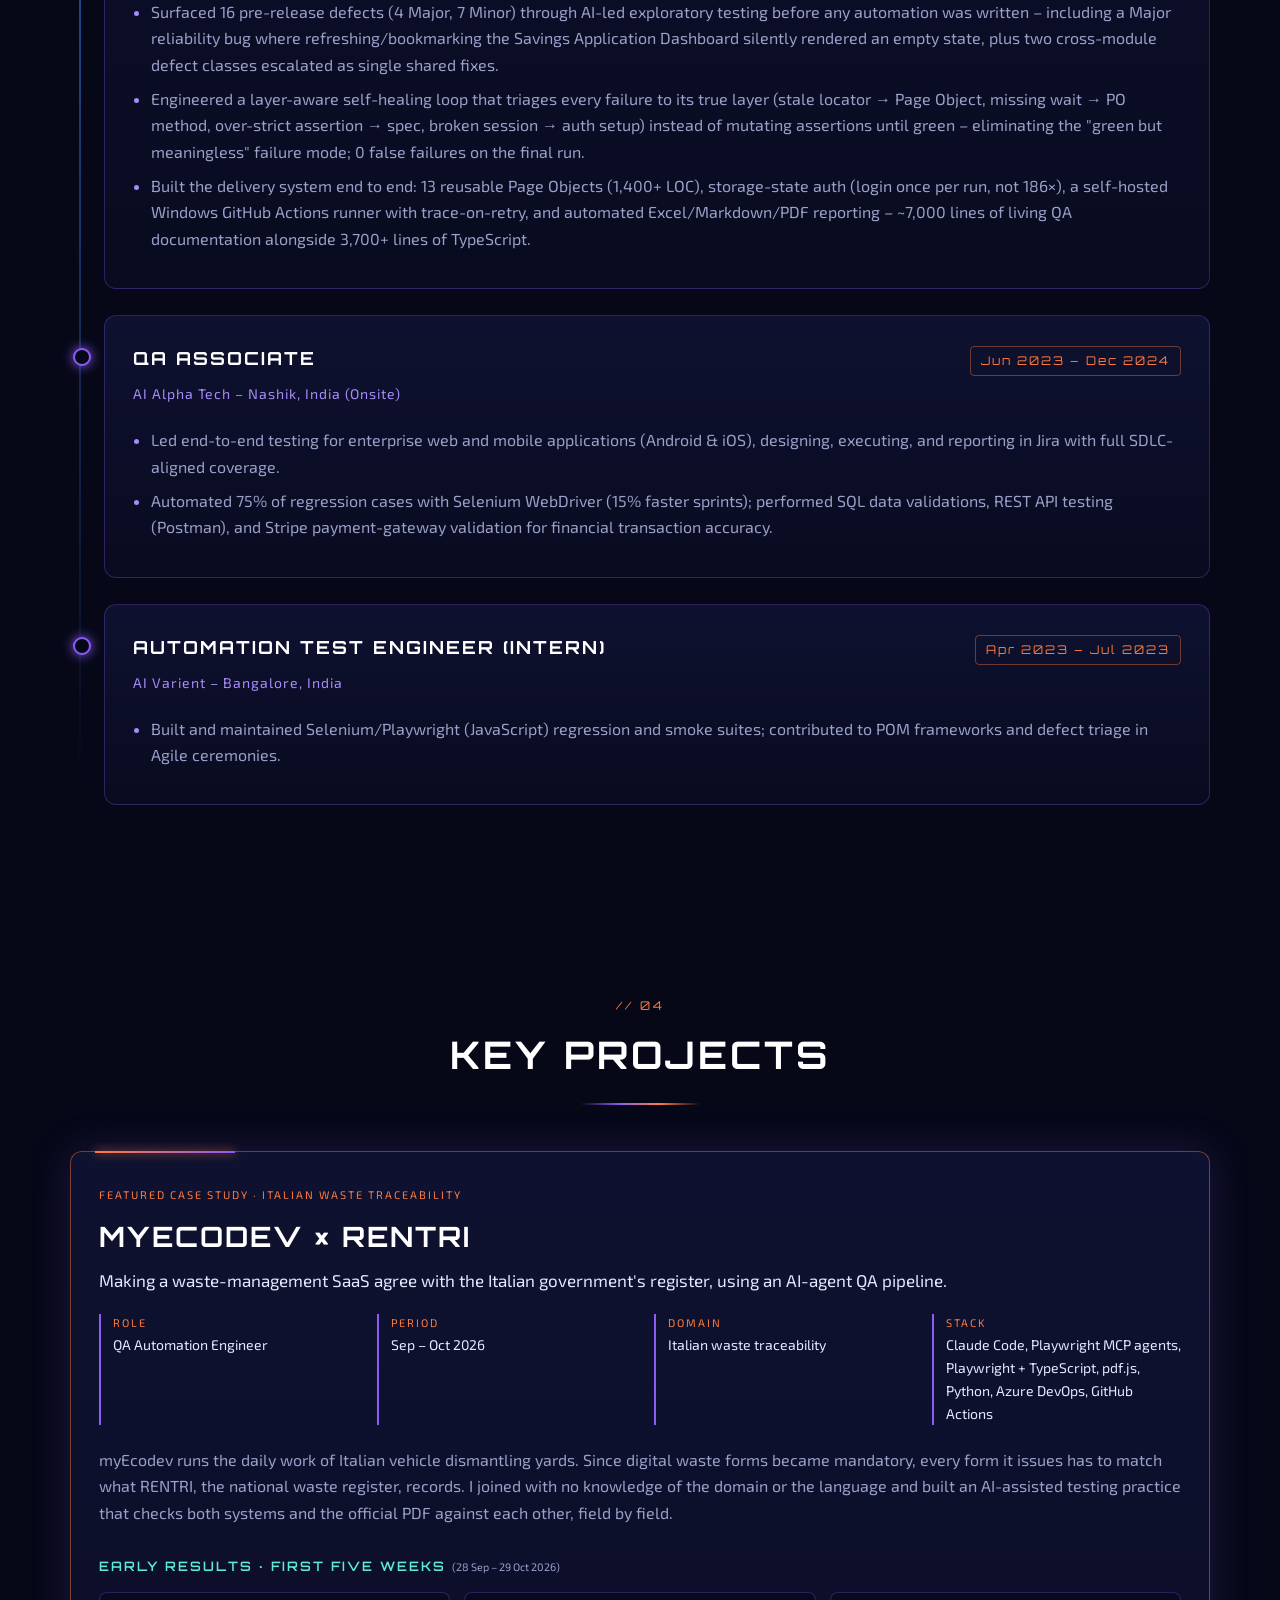
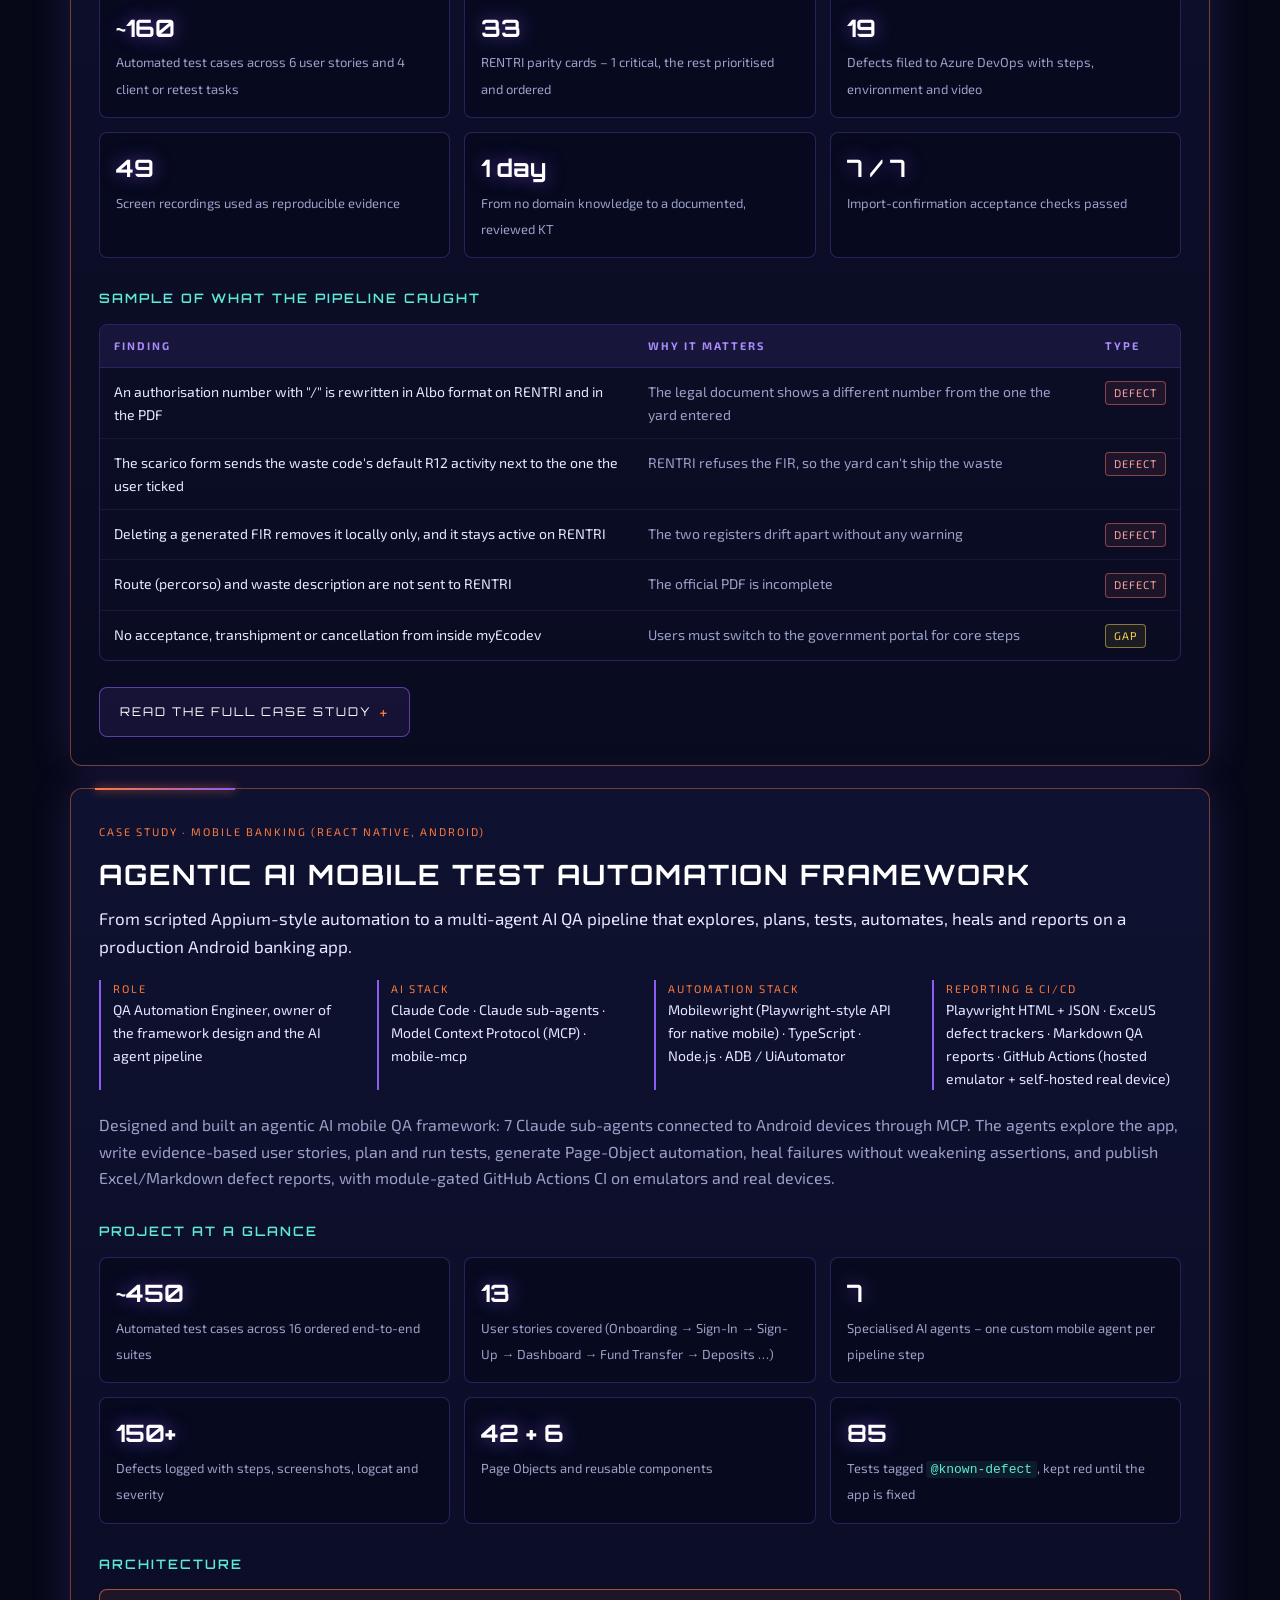
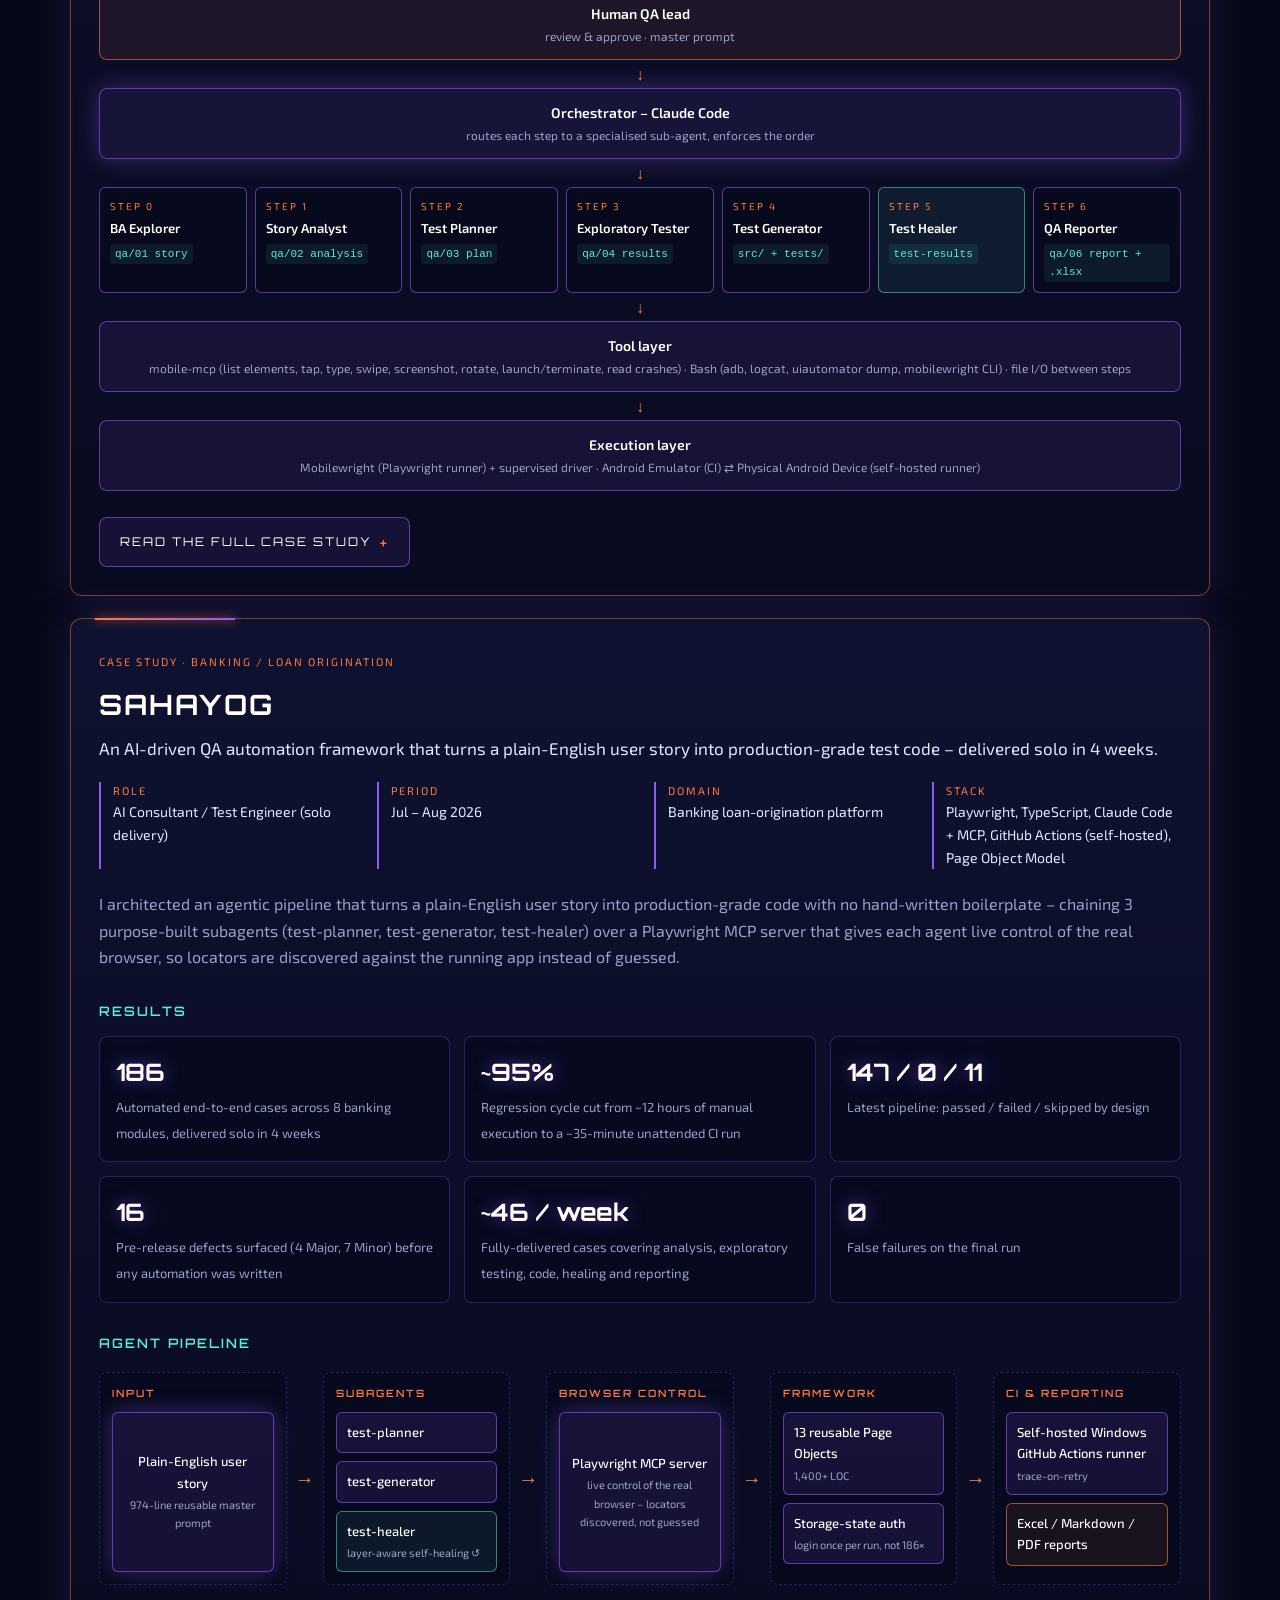
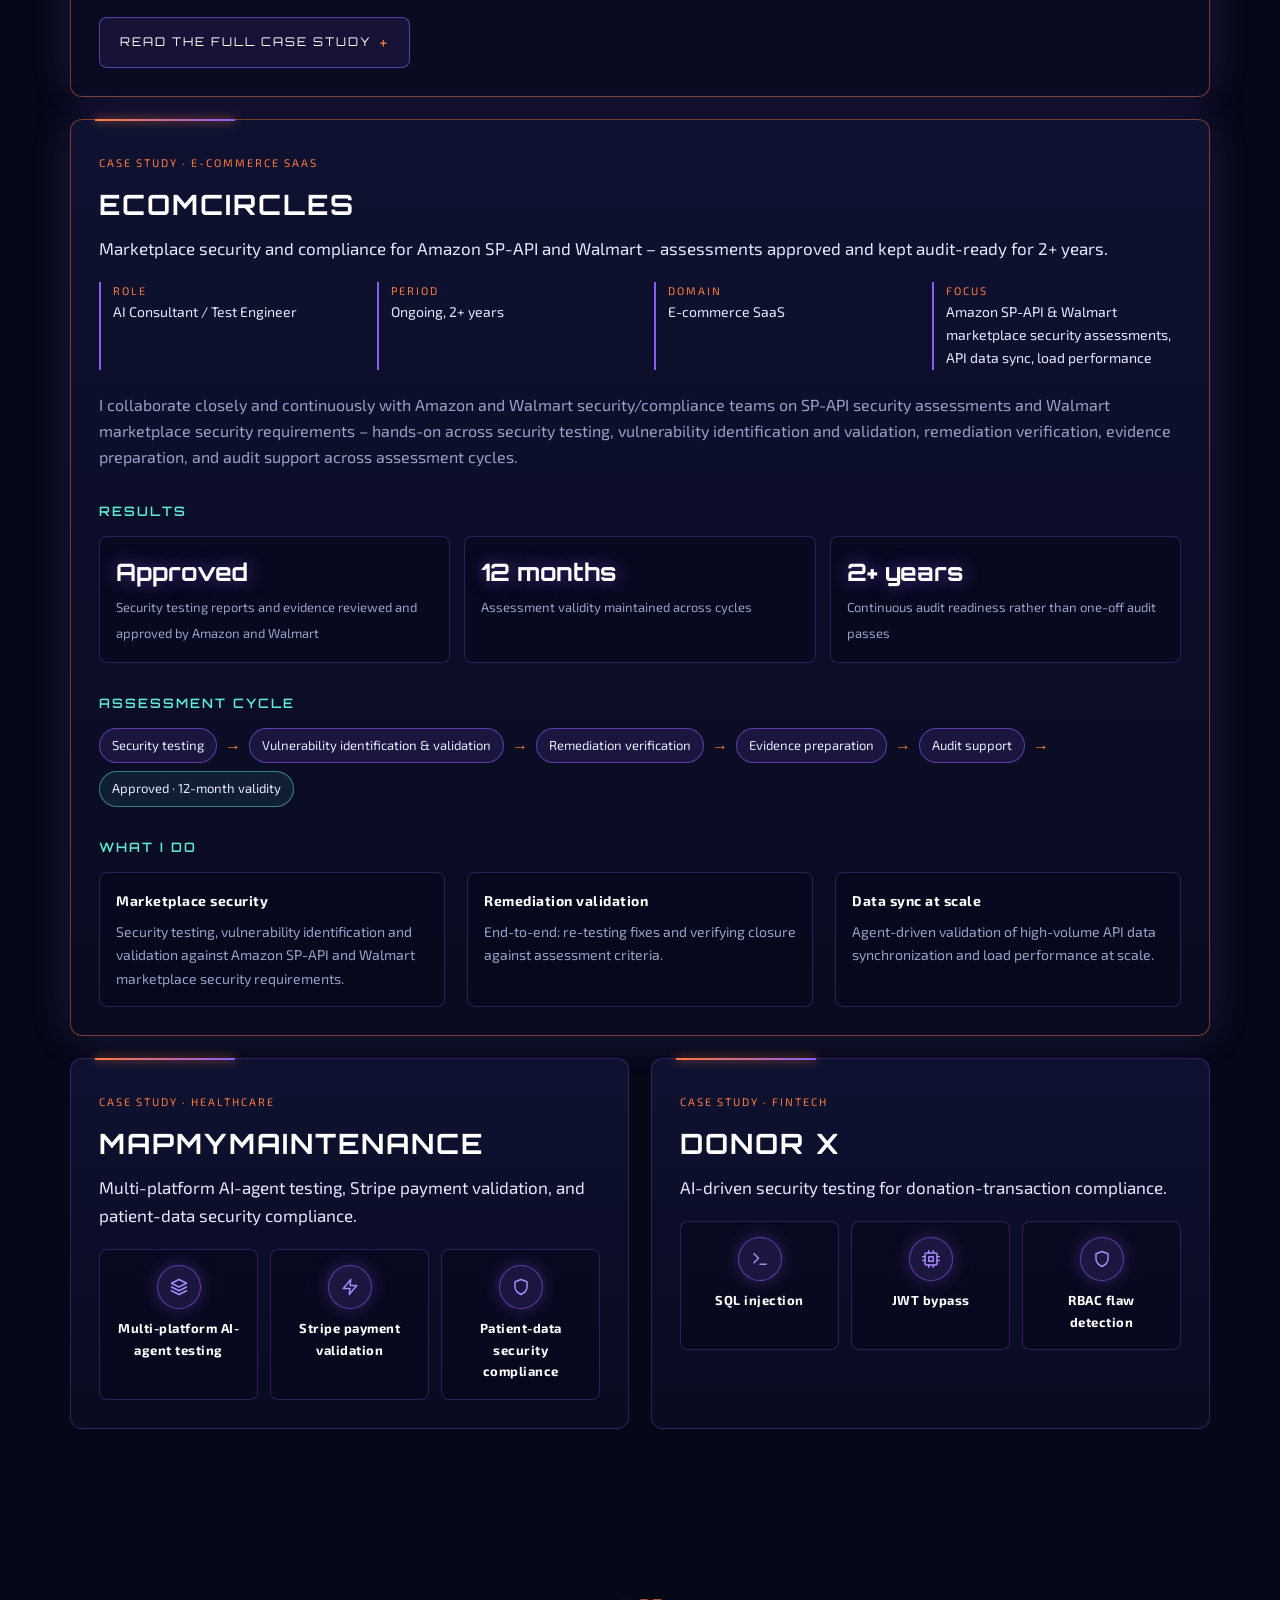
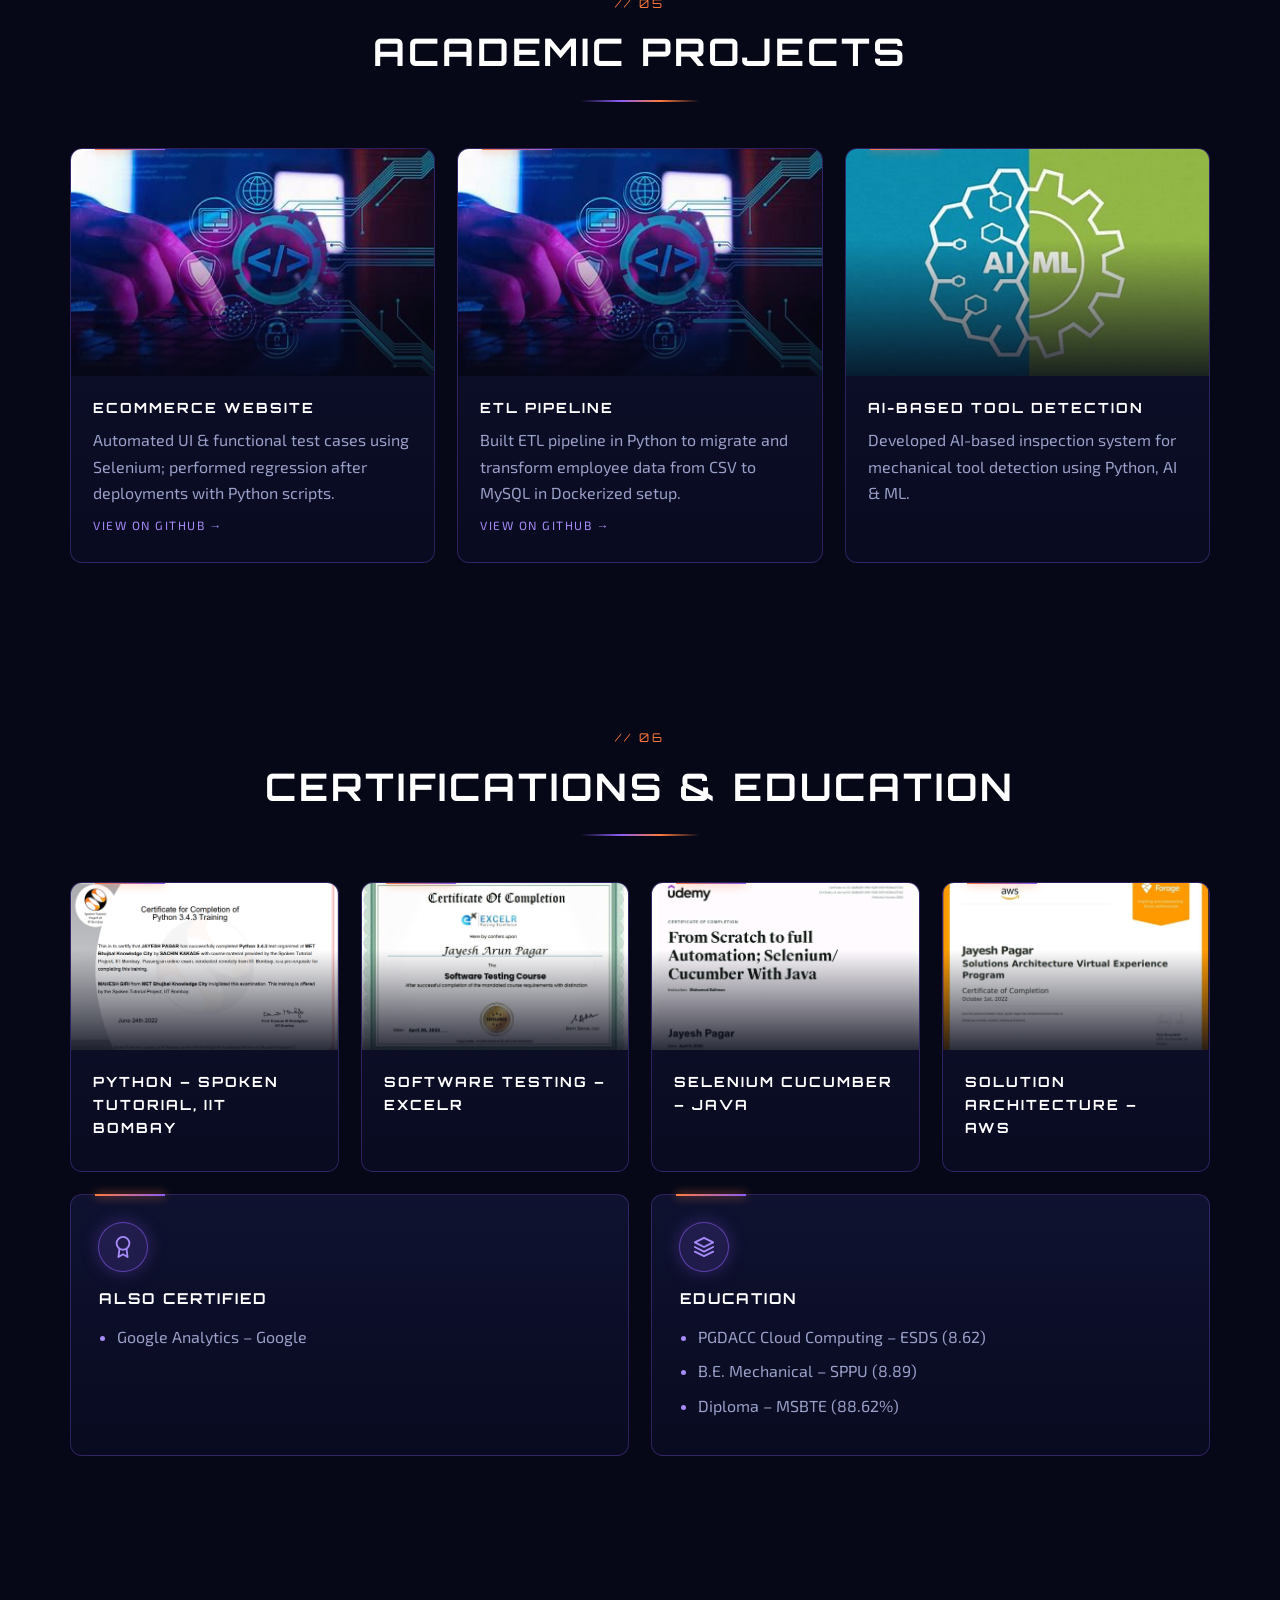
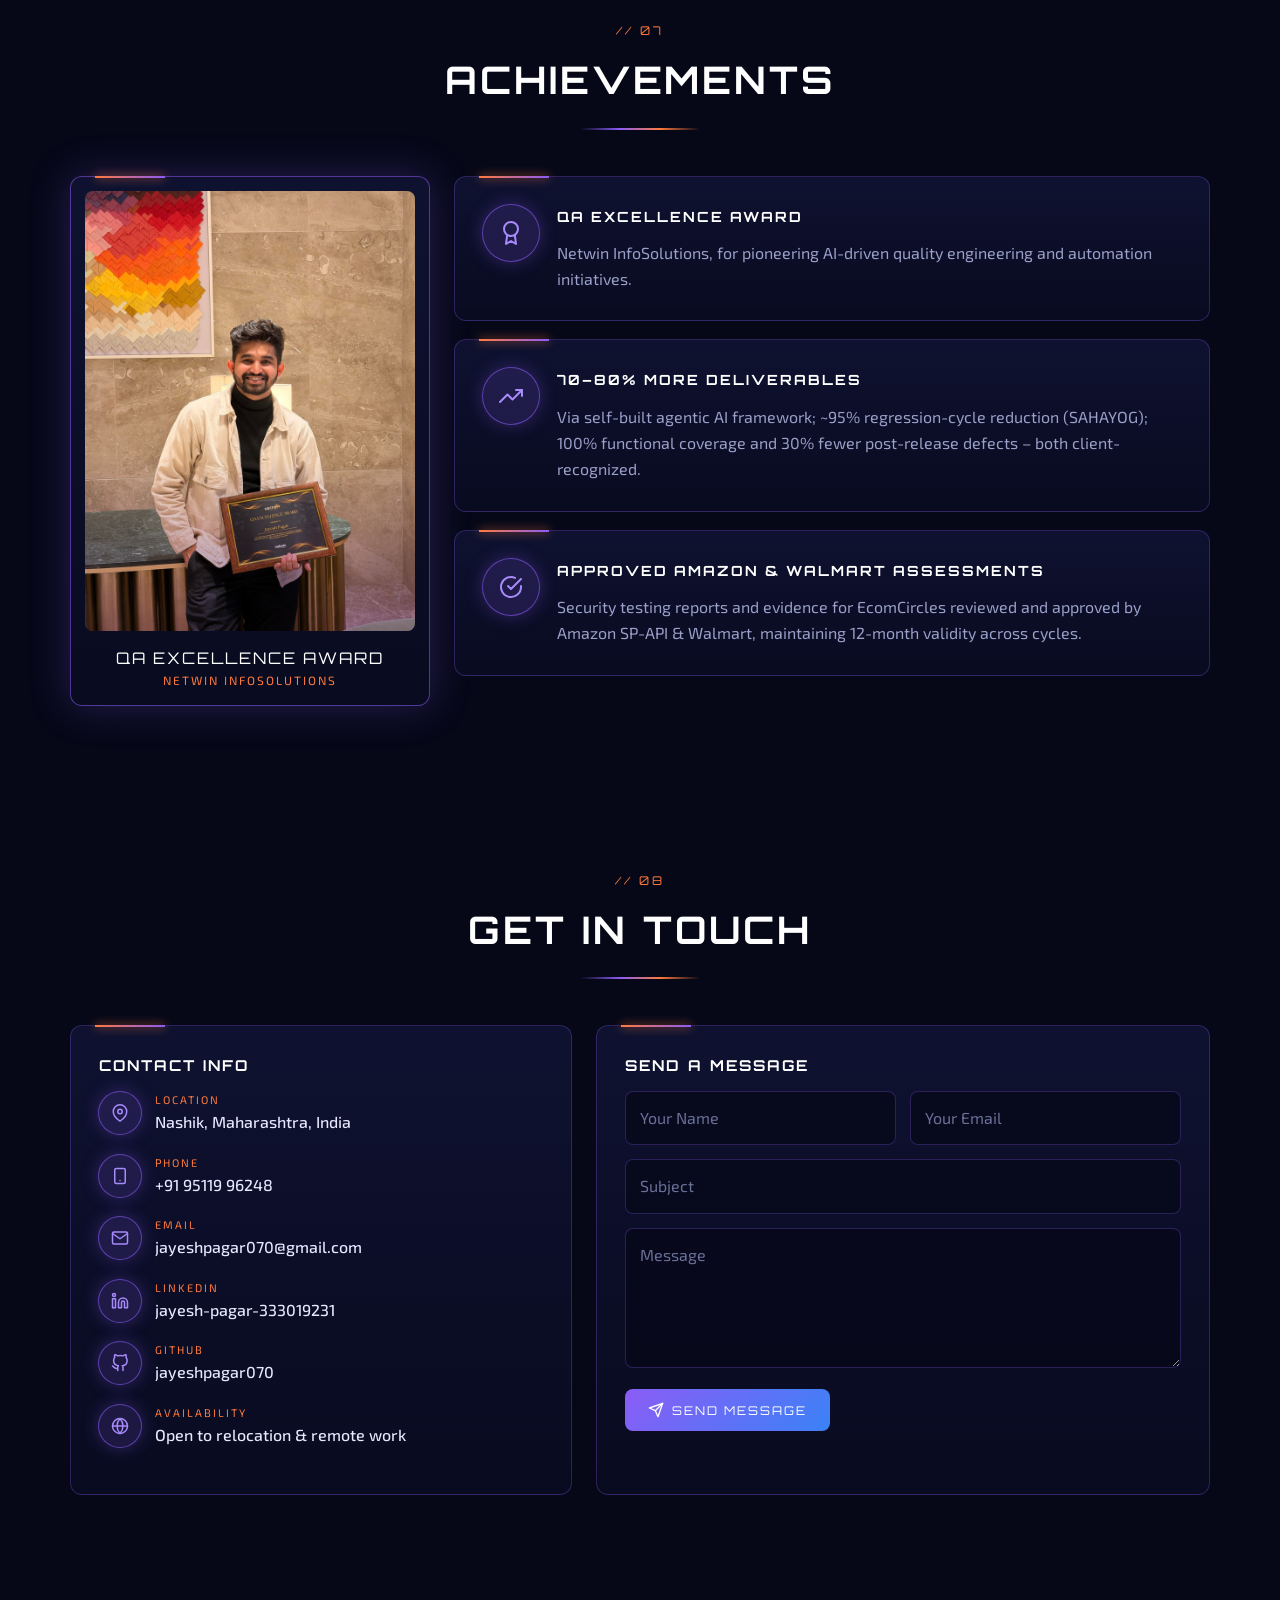
==== commit 498ad5cd: "Redesign portfolio with AI-consultant theme and new content - Rebuild index.html on a custom cyber/H" ====
--- a/index.html
+++ b/index.html
@@ -1,280 +1,1029 @@
 <!DOCTYPE html>
 <html lang="en">
 <head>
-    <title>Jayesh Pagar Portfolio</title>
+    <title>Jayesh Pagar | AI Consultant &amp; Agentic AI Systems Architect</title>
     <meta charset="utf-8">
-    <meta name="viewport" content="width=device-width, initial-scale=1, shrink-to-fit=no">
-
-    <link href="https://fonts.googleapis.com/css?family=Poppins:100,200,300,400,500,600,700,800,900" rel="stylesheet">
-    <link rel="stylesheet" href="css/open-iconic-bootstrap.min.css">
-    <link rel="stylesheet" href="css/animate.css">
-    <link rel="stylesheet" href="css/owl.carousel.min.css">
-    <link rel="stylesheet" href="css/owl.theme.default.min.css">
-    <link rel="stylesheet" href="css/magnific-popup.css">
-    <link rel="stylesheet" href="css/aos.css">
-    <link rel="stylesheet" href="css/ionicons.min.css">
-    <link rel="stylesheet" href="css/flaticon.css">
-    <link rel="stylesheet" href="css/icomoon.css">
-    <link rel="stylesheet" href="css/style.css">
-
-    <style>
-        #typing-animation {
-            font-size: 30px;
-            font-weight: bold;
-            color: #fff;
-            white-space: nowrap;
-            overflow: hidden;
-        }
-        .zoom-effect {
-            overflow: hidden;
-            transition: transform 0.3s ease-out;
-        }
-        .zoom-effect:hover {
-            transform: scale(1.1);
-        }
-    </style>
+    <meta name="viewport" content="width=device-width, initial-scale=1">
+    <meta name="description" content="Jayesh Pagar - AI Consultant, Test Engineer and Agentic AI Systems Architect specializing in autonomous QA and AI-driven security automation.">
+    <script>document.documentElement.classList.add('js');</script>
+    <link rel="preconnect" href="https://fonts.googleapis.com">
+    <link rel="preconnect" href="https://fonts.gstatic.com" crossorigin>
+    <link href="https://fonts.googleapis.com/css2?family=Exo+2:wght@300;400;500;600&family=Orbitron:wght@500;600;700;800&family=Playfair+Display:wght@800&display=swap" rel="stylesheet">
+    <link rel="stylesheet" href="css/theme.css">
 </head>
-<body data-spy="scroll" data-target=".site-navbar-target" data-offset="300">
-
-<!-- NAVBAR -->
-<nav class="navbar navbar-expand-lg navbar-dark ftco_navbar ftco-navbar-light site-navbar-target" id="ftco-navbar">
+<body>
+
+<!-- Icon sprite -->
+<svg width="0" height="0" style="position:absolute" aria-hidden="true">
+    <defs>
+        <symbol id="i-cpu" viewBox="0 0 24 24" fill="none" stroke="currentColor" stroke-width="2" stroke-linecap="round" stroke-linejoin="round"><rect x="4" y="4" width="16" height="16" rx="2"/><rect x="9" y="9" width="6" height="6"/><path d="M9 1v3M15 1v3M9 20v3M15 20v3M20 9h3M20 14h3M1 9h3M1 14h3"/></symbol>
+        <symbol id="i-shield" viewBox="0 0 24 24" fill="none" stroke="currentColor" stroke-width="2" stroke-linecap="round" stroke-linejoin="round"><path d="M12 22s8-4 8-10V5l-8-3-8 3v7c0 6 8 10 8 10z"/></symbol>
+        <symbol id="i-zap" viewBox="0 0 24 24" fill="none" stroke="currentColor" stroke-width="2" stroke-linecap="round" stroke-linejoin="round"><polygon points="13 2 3 14 12 14 11 22 21 10 12 10 13 2"/></symbol>
+        <symbol id="i-cloud" viewBox="0 0 24 24" fill="none" stroke="currentColor" stroke-width="2" stroke-linecap="round" stroke-linejoin="round"><path d="M18 10h-1.26A8 8 0 1 0 9 20h9a5 5 0 0 0 0-10z"/></symbol>
+        <symbol id="i-code" viewBox="0 0 24 24" fill="none" stroke="currentColor" stroke-width="2" stroke-linecap="round" stroke-linejoin="round"><polyline points="16 18 22 12 16 6"/><polyline points="8 6 2 12 8 18"/></symbol>
+        <symbol id="i-layers" viewBox="0 0 24 24" fill="none" stroke="currentColor" stroke-width="2" stroke-linecap="round" stroke-linejoin="round"><polygon points="12 2 2 7 12 12 22 7 12 2"/><polyline points="2 17 12 22 22 17"/><polyline points="2 12 12 17 22 12"/></symbol>
+        <symbol id="i-terminal" viewBox="0 0 24 24" fill="none" stroke="currentColor" stroke-width="2" stroke-linecap="round" stroke-linejoin="round"><polyline points="4 17 10 11 4 5"/><line x1="12" y1="19" x2="20" y2="19"/></symbol>
+        <symbol id="i-activity" viewBox="0 0 24 24" fill="none" stroke="currentColor" stroke-width="2" stroke-linecap="round" stroke-linejoin="round"><polyline points="22 12 18 12 15 21 9 3 6 12 2 12"/></symbol>
+        <symbol id="i-award" viewBox="0 0 24 24" fill="none" stroke="currentColor" stroke-width="2" stroke-linecap="round" stroke-linejoin="round"><circle cx="12" cy="8" r="7"/><polyline points="8.21 13.89 7 23 12 20 17 23 15.79 13.88"/></symbol>
+        <symbol id="i-check" viewBox="0 0 24 24" fill="none" stroke="currentColor" stroke-width="2" stroke-linecap="round" stroke-linejoin="round"><path d="M22 11.08V12a10 10 0 1 1-5.93-9.14"/><polyline points="22 4 12 14.01 9 11.01"/></symbol>
+        <symbol id="i-trend" viewBox="0 0 24 24" fill="none" stroke="currentColor" stroke-width="2" stroke-linecap="round" stroke-linejoin="round"><polyline points="23 6 13.5 15.5 8.5 10.5 1 18"/><polyline points="17 6 23 6 23 12"/></symbol>
+        <symbol id="i-clock" viewBox="0 0 24 24" fill="none" stroke="currentColor" stroke-width="2" stroke-linecap="round" stroke-linejoin="round"><circle cx="12" cy="12" r="10"/><polyline points="12 6 12 12 16 14"/></symbol>
+        <symbol id="i-pin" viewBox="0 0 24 24" fill="none" stroke="currentColor" stroke-width="2" stroke-linecap="round" stroke-linejoin="round"><path d="M21 10c0 7-9 13-9 13s-9-6-9-13a9 9 0 0 1 18 0z"/><circle cx="12" cy="10" r="3"/></symbol>
+        <symbol id="i-mail" viewBox="0 0 24 24" fill="none" stroke="currentColor" stroke-width="2" stroke-linecap="round" stroke-linejoin="round"><path d="M4 4h16c1.1 0 2 .9 2 2v12c0 1.1-.9 2-2 2H4c-1.1 0-2-.9-2-2V6c0-1.1.9-2 2-2z"/><polyline points="22,6 12,13 2,6"/></symbol>
+        <symbol id="i-phone" viewBox="0 0 24 24" fill="none" stroke="currentColor" stroke-width="2" stroke-linecap="round" stroke-linejoin="round"><rect x="5" y="2" width="14" height="20" rx="2"/><line x1="12" y1="18" x2="12.01" y2="18"/></symbol>
+        <symbol id="i-globe" viewBox="0 0 24 24" fill="none" stroke="currentColor" stroke-width="2" stroke-linecap="round" stroke-linejoin="round"><circle cx="12" cy="12" r="10"/><line x1="2" y1="12" x2="22" y2="12"/><path d="M12 2a15.3 15.3 0 0 1 4 10 15.3 15.3 0 0 1-4 10 15.3 15.3 0 0 1-4-10 15.3 15.3 0 0 1 4-10z"/></symbol>
+        <symbol id="i-linkedin" viewBox="0 0 24 24" fill="none" stroke="currentColor" stroke-width="2" stroke-linecap="round" stroke-linejoin="round"><path d="M16 8a6 6 0 0 1 6 6v7h-4v-7a2 2 0 0 0-4 0v7h-4v-7a6 6 0 0 1 6-6z"/><rect x="2" y="9" width="4" height="12"/><circle cx="4" cy="4" r="2"/></symbol>
+        <symbol id="i-github" viewBox="0 0 24 24" fill="none" stroke="currentColor" stroke-width="2" stroke-linecap="round" stroke-linejoin="round"><path d="M9 19c-5 1.5-5-2.5-7-3m14 6v-3.87a3.37 3.37 0 0 0-.94-2.61c3.14-.35 6.44-1.54 6.44-7A5.44 5.44 0 0 0 20 4.77 5.07 5.07 0 0 0 19.91 1S18.73.65 16 2.48a13.38 13.38 0 0 0-7 0C6.27.65 5.09 1 5.09 1A5.07 5.07 0 0 0 5 4.77a5.44 5.44 0 0 0-1.5 3.78c0 5.42 3.3 6.61 6.44 7A3.37 3.37 0 0 0 9 18.13V22"/></symbol>
+        <symbol id="i-send" viewBox="0 0 24 24" fill="none" stroke="currentColor" stroke-width="2" stroke-linecap="round" stroke-linejoin="round"><line x1="22" y1="2" x2="11" y2="13"/><polygon points="22 2 15 22 11 13 2 9 22 2"/></symbol>
+    </defs>
+</svg>
+
+<div class="bg-layer bg-glow"></div>
+<div class="bg-layer bg-grid"></div>
+<div class="bg-layer bg-stars"></div>
+
+<!-- NAV -->
+<header class="nav">
+    <div class="container nav-inner">
+        <a class="brand" href="#home">
+            <strong>JAYESH PAGAR</strong>
+            <small>AI Consultant</small>
+        </a>
+        <button class="nav-toggle" aria-expanded="false" aria-controls="nav-links">Menu</button>
+        <ul class="nav-links" id="nav-links">
+            <li><a href="ai-approach.html" class="nav-feature">How I Work</a></li>
+            <li><a href="#about">About</a></li>
+            <li><a href="#skills">Skills</a></li>
+            <li><a href="#experience">Experience</a></li>
+            <li><a href="#projects">Projects</a></li>
+            <li><a href="#academic">Academic</a></li>
+            <li><a href="#certificates">Certificates</a></li>
+            <li><a href="#achievements">Achievements</a></li>
+            <li><a href="#contact">Contact</a></li>
+        </ul>
+    </div>
+</header>
+
+<main>
+<!-- HERO -->
+<section class="hero" id="home">
+    <!-- Holographic world map with Nashik pin -->
+    <div class="hero-map" aria-hidden="true">
+        <img src="images/world-map.svg" alt="">
+        <svg class="map-fx" viewBox="0 0 1440 520" preserveAspectRatio="xMidYMid meet">
+            <defs>
+                <linearGradient id="arc-grad" x1="1" y1="0" x2="0" y2="0">
+                    <stop offset="0" stop-color="#ff7a3d"/>
+                    <stop offset="1" stop-color="#8b5cf6" stop-opacity="0"/>
+                </linearGradient>
+            </defs>
+            <path class="arc" d="M1015 220 Q 620 -40 231 110"/>
+            <path class="arc a2" d="M1015 220 Q 680 30 343 154"/>
+            <path class="arc a3" d="M1015 220 Q 760 60 520 110"/>
+            <circle class="pulse" cx="1015" cy="220" r="10"/>
+            <circle class="pin" cx="1015" cy="220" r="6"/>
+            <circle class="node" cx="231" cy="110" r="4"/>
+            <circle class="node" cx="343" cy="154" r="4"/>
+            <circle class="node" cx="520" cy="110" r="4"/>
+        </svg>
+    </div>
+
+    <!-- Large duotone portrait -->
+    <div class="hero-portrait" aria-hidden="true">
+        <div class="halo"></div>
+        <div class="halo h2"></div>
+        <div class="photo"></div>
+    </div>
+
+    <div class="container hero-ui">
+        <div class="hud-thumb">
+            <div class="thumb-img"></div>
+            <div class="thumb-meta">
+                <span>ID // JP-070</span>
+                <strong>AI CONSULTANT</strong>
+                <span>Nashik · India</span>
+            </div>
+        </div>
+
+        <div class="hud-box">
+            <span class="dot"></span> AGENTIC AI <b>//</b> AUTONOMOUS QA <b>//</b> AI SECURITY
+        </div>
+
+        <span class="hud-tag">OPEN TO RELOCATION &amp; REMOTE</span>
+
+        <div class="hero-copy">
+            <span class="eyebrow">// Agentic AI Systems Architect</span>
+            <h1>Jayesh Pagar</h1>
+            <div class="typing" id="typing-animation"></div>
+            <p class="hero-sub">Test Engineer | Agentic AI Systems Architect | Autonomous QA &amp; AI-Driven Security Automation</p>
+            <div class="hero-actions">
+                <a href="#contact" class="btn btn-primary"><svg><use href="#i-send"/></svg>Hire Me</a>
+                <a href="https://www.linkedin.com/in/jayesh-pagar-333019231" class="btn" target="_blank" rel="noopener"><svg><use href="#i-linkedin"/></svg>LinkedIn</a>
+                <a href="https://github.com/jayeshpagar070" class="btn btn-orange" target="_blank" rel="noopener"><svg><use href="#i-github"/></svg>GitHub</a>
+            </div>
+        </div>
+    </div>
+</section>
+
+<section class="metrics-wrap">
     <div class="container">
-        <a class="navbar-brand" href="index.html">Jayesh Pagar</a>
-        <button class="navbar-toggler js-fh5co-nav-toggle fh5co-nav-toggle" type="button" data-toggle="collapse" data-target="#ftco-nav">
-            <span class="oi oi-menu"></span> Menu
-        </button>
-        <div class="collapse navbar-collapse" id="ftco-nav">
-            <ul class="navbar-nav nav ml-auto">
-                <li class="nav-item"><a href="#home-section" class="nav-link"><span>Home</span></a></li>
-                <li class="nav-item"><a href="#about-section" class="nav-link"><span>About</span></a></li>
-                <li class="nav-item"><a href="#resume-section" class="nav-link"><span>Resume</span></a></li>
-                <li class="nav-item"><a href="#work-section" class="nav-link"><span>Work Portfolio</span></a></li>
-                <li class="nav-item"><a href="#project-section" class="nav-link"><span>Academic Projects</span></a></li>
-                <li class="nav-item"><a href="#certificates-section" class="nav-link"><span>Certificates</span></a></li>
-                <li class="nav-item"><a href="#achievements-section" class="nav-link"><span>Achievements</span></a></li>
-                <li class="nav-item"><a href="#contact-section" class="nav-link"><span>Contact</span></a></li>
-            </ul>
-        </div>
-    </div>
-</nav>
-
-<!-- HERO -->
-<section id="home-section" class="hero">
-    <div class="home-slider owl-carousel">
-        <div class="slider-item">
-            <div class="overlay"></div>
-            <div class="container">
-                <div class="row d-md-flex no-gutters slider-text align-items-end justify-content-end">
-                    <div class="one-third js-fullheight order-md-last img" style="background-image:none;">
-                        <div class="overlay"></div>
-                    </div>
-                    <div class="one-forth d-flex align-items-center ftco-animate">
-                        <div class="text">
-                            <span class="subheading">Hello!</span>
-                            <h1 class="mb-4 mt-3">I'm <span>Jayesh Pagar</span></h1>
-                            <span id="typing-animation"></span>
-                            <script>
-                                const typingElement = document.getElementById('typing-animation');
-                                const texts = ["Automation Tester", "Security Tester", "QA Engineer"];
-                                let idx = 0;
-                                function type() {
-                                    let text = texts[idx];
-                                    let i = 0;
-                                    typingElement.textContent = "";
-                                    let interval = setInterval(() => {
-                                        typingElement.textContent += text[i];
-                                        i++;
-                                        if (i === text.length) {
-                                            clearInterval(interval);
-                                            setTimeout(() => {
-                                                idx = (idx + 1) % texts.length;
-                                                type();
-                                            }, 1500);
-                                        }
-                                    }, 150);
-                                }
-                                type();
-                            </script>
-                            <br><br>
-                            <h2>Jr. Test Engineer | Automation & Security Testing</h2>
-                            <p>
-                                <a href="https://www.linkedin.com/in/jayesh-pagar-333019231" class="btn btn-primary py-3 px-4">LinkedIn</a>
-                                <a href="https://github.com/jayeshpagar070" class="btn btn-white btn-outline-white py-3 px-4">GitHub</a>
-                                <a href="https://jayeshpagar070.github.io" class="btn btn-primary py-3 px-4">Portfolio</a>
-                            </p>
-                        </div>
-                    </div>
-                </div>
+        <div class="metrics">
+            <div class="panel metric reveal">
+                <div class="orb"><svg><use href="#i-trend"/></svg></div>
+                <div class="num">70–80%</div>
+                <div class="lbl">More deliverables at equivalent headcount</div>
+            </div>
+            <div class="panel metric reveal">
+                <div class="orb"><svg><use href="#i-clock"/></svg></div>
+                <div class="num">~95%</div>
+                <div class="lbl">Regression-cycle reduction (12 h → 35 min)</div>
+            </div>
+            <div class="panel metric reveal">
+                <div class="orb"><svg><use href="#i-shield"/></svg></div>
+                <div class="num">30%</div>
+                <div class="lbl">Fewer post-release defects</div>
+            </div>
+            <div class="panel metric reveal">
+                <div class="orb"><svg><use href="#i-cpu"/></svg></div>
+                <div class="num">186</div>
+                <div class="lbl">E2E cases delivered solo in 4 weeks</div>
             </div>
         </div>
     </div>
 </section>
 
 <!-- ABOUT -->
-<section class="ftco-about img ftco-section ftco-no-pb" id="about-section">
+<section id="about">
     <div class="container">
-        <div class="row">
-            <div class="col-md-6 col-lg-5 d-flex">
-                <div class="img-about img d-flex align-items-stretch">
-                    <div class="overlay">
-                        <div class="about-img text-center">
-                            <img src="images/Profile1.png" class="img-fluid rounded b-shadow-a" alt="">
-                        </div>
-                        <div class="skill-mf">
-                            <p class="title-s">Skills</p>
-                            <span>Java</span> <span class="pull-right">85%</span>
-                            <div class="progress"><div class="progress-bar" style="width:85%"></div></div>
-                            <span>Selenium WebDriver</span> <span class="pull-right">90%</span>
-                            <div class="progress"><div class="progress-bar" style="width:90%"></div></div>
-                            <span>Manual Testing</span> <span class="pull-right">95%</span>
-                            <div class="progress"><div class="progress-bar" style="width:95%"></div></div>
-                            <span>API Testing (Postman)</span> <span class="pull-right">85%</span>
-                            <div class="progress"><div class="progress-bar" style="width:85%"></div></div>
-                            <span>MySQL</span> <span class="pull-right">75%</span>
-                            <div class="progress"><div class="progress-bar" style="width:75%"></div></div>
-                            <span>Burp Suite</span> <span class="pull-right">80%</span>
-                            <div class="progress"><div class="progress-bar" style="width:80%"></div></div>
-                            <span>TestNG / Maven</span> <span class="pull-right">85%</span>
-                            <div class="progress"><div class="progress-bar" style="width:85%"></div></div>
-                        </div>
-                    </div>
-                </div>
-            </div>
-            <div class="col-md-6 col-lg-7 pl-lg-5 pb-5">
-                <h2 class="mb-4">About Me</h2>
-                <p>Test Engineer with 2+ years of hands-on experience in automation and security testing across web, Android, and iOS platforms. Skilled in Java, Selenium WebDriver, API testing, Stripe payment gateway testing, and database validation. Experienced in Agile Scrum, with a track record of optimizing regression cycles, ensuring zero critical defects, and delivering secure, scalable releases.</p>
-                <ul class="about-info mt-4 px-md-0 px-2">
-                    <li class="d-flex"><span>Profile:</span> <span>Automation & Security Test Engineer</span></li>
-                    <li class="d-flex"><span>Domain:</span> <span>Web, Mobile, API, Security Testing</span></li>
-                    <li class="d-flex"><span>Education:</span> <span>PGDACC, BE Mechanical</span></li>
-                    <li class="d-flex"><span>Languages:</span> <span>English, Hindi, Marathi</span></li>
+        <div class="section-head reveal">
+            <span class="eyebrow">// 01</span>
+            <h2>About Me</h2>
+            <div class="bar"></div>
+        </div>
+        <div class="about-grid">
+            <div class="panel feature-card reveal">
+                <div class="photo"><img src="images/Jayesh_Profile_pic.png" alt="Jayesh Pagar"></div>
+                <div class="name">JAYESH PAGAR</div>
+                <div class="role">AI Consultant / Test Engineer</div>
+            </div>
+            <div class="panel about-text reveal">
+                <h3>Professional Summary</h3>
+                <p>AI Consultant and agentic-systems architect who designs and builds autonomous AI systems from scratch &mdash; multi-agent pipelines with Claude (Opus), MCP, and Playwright that read plain-English requirements, generate production-grade code, self-heal on failure, run security scans, and auto-file defects with zero human authoring. I advise teams on where agentic AI creates measurable leverage &mdash; and deliver the working system, not just the strategy.</p>
+                <p>Track record: self-built agentic frameworks delivering 70&ndash;80% more deliverables at equivalent headcount, cutting authoring/regression cycles by up to 95%, and reducing post-release defects by 30%. Specializations span agentic automation architecture, AI-driven penetration testing &amp; vulnerability scanning (OWASP Top 10), and cloud/network security testing across Fintech, Banking, Healthcare, E-commerce, and SaaS. QA Excellence Award recipient for pioneering AI-first engineering.</p>
+                <ul class="info-list">
+                    <li><span>Focus</span><strong>Agentic AI, Autonomous QA, AI-Driven Security</strong></li>
+                    <li><span>Domains</span><strong>Fintech, Banking, Healthcare, E-commerce, SaaS</strong></li>
+                    <li><span>Location</span><strong>Nashik, India &mdash; open to relocation &amp; remote</strong></li>
+                    <li><span>Languages</span><strong>English, Hindi, Marathi</strong></li>
                 </ul>
             </div>
         </div>
     </div>
 </section>
 
-<!-- RESUME -->
-<section class="ftco-section" id="resume-section">
+<!-- SKILLS -->
+<section id="skills">
     <div class="container">
-        <div class="row justify-content-center pb-5">
-            <div class="col-md-10 heading-section text-center ftco-animate">
-                <h1 class="big big-2">Resume</h1>
-                <h2 class="mb-4">Professional Experience</h2>
-            </div>
-        </div>
-        
-        <div class="resume-wrap ftco-animate">
-            <span class="date">Dec 2024 – Present</span>
-            <h2>Junior Test Engineer</h2>
-            <span class="position">Netwin InfoSolutions Pvt. Ltd – Nashik, IN</span>
-            <ul>
-                <li>Tested Amazon & Walmart integrations, verifying accurate sync of products, orders, and inventory with EcomCircle platform.</li>
-                <li>Automated regression workflows in Selenium, improving efficiency and coverage.</li>
-                <li>Performed API testing (Postman), MySQL validation, and UI testing for Warehouse module.</li>
-                <li>Validated Stripe payment gateway integration and conducted web security testing using Burp Suite.</li>
-            </ul>
-        </div>
-
-        <div class="resume-wrap ftco-animate">
-            <span class="date">Aug 2023 – Dec 2024</span>
-            <h2>QA Associate</h2>
-            <span class="position">AI Alpha Tech – Nashik, IN</span>
-            <ul>
-                <li>Led end-to-end testing for Elevate360 platform (web & mobile).</li>
-                <li>Performed functional, UI, cross-browser, and database testing.</li>
-                <li>Validated payment workflows and managed Jira-based bug tracking.</li>
-            </ul>
-        </div>
-
-        <div class="resume-wrap ftco-animate">
-            <span class="date">Apr 2023 – Jul 2023</span>
-            <h2>Automation Test Engineer (Intern)</h2>
-            <span class="position">AI Varient – Bangalore, IN</span>
-            <ul>
-                <li>Automated 75% of regression test cases in Selenium, reducing testing time by 15%.</li>
-                <li>Performed bug reporting, unit testing, and collaborated in Agile sprints.</li>
-            </ul>
+        <div class="section-head reveal">
+            <span class="eyebrow">// 02</span>
+            <h2>Skills</h2>
+            <div class="bar"></div>
+        </div>
+
+        <h3 class="sub-head reveal" style="margin-top:0">Core Consulting Competencies</h3>
+        <div class="tags reveal">
+            <span>Agentic AI Architecture (Built From Scratch)</span>
+            <span>Multi-Agent Orchestration (Claude + MCP)</span>
+            <span>Autonomous Code &amp; Test Generation</span>
+            <span>AI-Driven Penetration Testing &amp; Vulnerability Scanning</span>
+            <span>Marketplace Security Compliance &amp; Audit Evidence (Amazon SP-API, Walmart)</span>
+            <span>Prompt Engineering &amp; Reusable Master Prompts</span>
+            <span>Self-Healing Pipelines</span>
+            <span>AI Workflow &amp; CI/CD Integration</span>
+            <span>Production-Safety Guardrails</span>
+            <span>Stakeholder Advisory &amp; ROI Framing</span>
+        </div>
+
+        <h3 class="sub-head reveal">Technical Skills</h3>
+        <div class="grid-3">
+            <div class="panel reveal">
+                <div class="icon-orb"><svg><use href="#i-cpu"/></svg></div>
+                <h3>Agentic AI &amp; LLM Systems</h3>
+                <p>Claude Opus / Claude Code (multi-agent orchestration), Model Context Protocol (MCP), Playwright MCP server, Autonomous Code- &amp; Test-Generation Agents, Prompt-Driven Architecture, Reusable Master Prompts, Lovable</p>
+            </div>
+            <div class="panel reveal">
+                <div class="icon-orb"><svg><use href="#i-zap"/></svg></div>
+                <h3>AI-Driven Automation</h3>
+                <p>Playwright (TypeScript/JavaScript), Selenium WebDriver, Self-Healing Selectors, Page Object Model, Idempotent Data Factories, Layer-Aware Healing Loops</p>
+            </div>
+            <div class="panel reveal">
+                <div class="icon-orb"><svg><use href="#i-shield"/></svg></div>
+                <h3>AI-Driven Security (VAPT)</h3>
+                <p>Autonomous Penetration Testing Agents, Vulnerability Scanning, OWASP Top 10, Burp Suite, SQL Injection, XSS, JWT/Auth Bypass, RBAC Exploitation, Remediation Validation, Audit Evidence Preparation, Amazon SP-API &amp; Walmart Marketplace Security Assessments</p>
+            </div>
+            <div class="panel reveal">
+                <div class="icon-orb"><svg><use href="#i-cloud"/></svg></div>
+                <h3>Cloud &amp; Network (Supabase)</h3>
+                <p>Row-Level Security (RLS) Policy Validation, Postgres Access-Control Testing, API/Network Exposure Scanning, Multi-Tenant Isolation, Auth &amp; Session Security</p>
+            </div>
+            <div class="panel reveal">
+                <div class="icon-orb"><svg><use href="#i-terminal"/></svg></div>
+                <h3>CI/CD &amp; DevOps</h3>
+                <p>GitHub Actions (self-hosted runners), CI-Ready Test Tagging, Automated Regression Pipelines, Trace-on-Retry, Artifact Retention</p>
+            </div>
+            <div class="panel reveal">
+                <div class="icon-orb"><svg><use href="#i-activity"/></svg></div>
+                <h3>Tooling &amp; Delivery</h3>
+                <p>Jira, ClickUp + ClickUp API Automation (auto-ticketing agents), Automated Excel / Markdown / PDF Report Generation</p>
+            </div>
+            <div class="panel reveal">
+                <div class="icon-orb"><svg><use href="#i-code"/></svg></div>
+                <h3>API, Payments &amp; Languages</h3>
+                <p>REST API Testing, Postman, Stripe Payment Gateway Validation. JavaScript, TypeScript, Python</p>
+            </div>
+            <div class="panel reveal">
+                <div class="icon-orb"><svg><use href="#i-layers"/></svg></div>
+                <h3>Platforms &amp; Databases</h3>
+                <p>Supabase, Postgres, Web (Desktop &amp; Mobile), Android, iOS</p>
+            </div>
+            <div class="panel reveal">
+                <div class="icon-orb"><svg><use href="#i-check"/></svg></div>
+                <h3>Methodologies</h3>
+                <p>Agile/Scrum, SDLC, STLC, Test-Driven Development</p>
+            </div>
         </div>
     </div>
 </section>
 
-<!-- WORK PORTFOLIO -->
-<section class="ftco-section" id="work-section">
+<!-- EXPERIENCE -->
+<section id="experience">
     <div class="container">
-        <div class="row justify-content-center mb-5">
-            <div class="col-md-7 heading-section text-center ftco-animate">
-                <h1 class="big big-2">Work Portfolio</h1>
-                <h2 class="mb-4">Projects from Professional Experience</h2>
-            </div>
-        </div>
-        <div class="row d-flex">
-            <div class="col-md-4 d-flex ftco-animate">
-                <div class="blog-entry">
-                    <a href="#" class="block-20 zoom-effect" style="background-image:url('images/ecomcircle.jpg');"></a>
-                    <div class="text mt-3">
-                        <h3 class="heading">EcomCircle</h3>
-                        <p>Dropshipping automation platform – Tested integrations, APIs, and warehouse module with Selenium & Postman.</p>
-                    </div>
-                </div>
-            </div>
-            <div class="col-md-4 d-flex ftco-animate">
-                <div class="blog-entry">
-                    <a href="#" class="block-20 zoom-effect" style="background-image:url('images/mapmymaintenance.jpg');"></a>
-                    <div class="text mt-3">
-                        <h3 class="heading">MapMyMaintenance</h3>
-                        <p>Marine maintenance platform – Performed end-to-end testing on web & mobile apps, Stripe validation, and security testing.</p>
-                    </div>
-                </div>
-            </div>
-            <div class="col-md-4 d-flex ftco-animate">
-                <div class="blog-entry">
-                    <a href="#" class="block-20 zoom-effect" style="background-image:url('images/quizhaven.jpg');"></a>
-                    <div class="text mt-3">
-                        <h3 class="heading">Quiz Haven</h3>
-                        <p>Dynamic Q&A platform – Automated 60% of functional test cases, validated Stripe, and ensured responsive UI testing.</p>
-                    </div>
+        <div class="section-head reveal">
+            <span class="eyebrow">// 03</span>
+            <h2>Experience</h2>
+            <div class="bar"></div>
+        </div>
+
+        <div class="timeline">
+            <div class="tl-item upcoming panel reveal">
+                <div class="tl-top">
+                    <h3>AI Consultant</h3>
+                    <span class="date">Upcoming · Dec 2026</span>
+                </div>
+                <div class="org">Global technology company</div>
+                <div class="meta-line">Next milestone: from software quality and automation to AI consulting, business innovation and intelligent transformation</div>
+
+                <p class="up-lede">In December 2026 I join a global technology company as an AI Consultant – an opportunity to work alongside global leaders in the emerging era of AI, and to contribute to initiatives that explore how AI can transform business operations, sharpen decision-making and create measurable business value.</p>
+
+                <div class="sub-group">
+                    <h4>Where I will focus</h4>
+                    <div class="up-tags">
+                        <span>AI-driven business transformation</span>
+                        <span>Strategic problem-solving</span>
+                        <span>Business gap analysis</span>
+                        <span>Process automation</span>
+                        <span>Cost optimisation</span>
+                        <span>AI integration into business workflows</span>
+                    </div>
+                </div>
+
+                <div class="sub-group">
+                    <h4>What I aim to contribute</h4>
+                    <ul>
+                        <li>Help organisations move beyond traditional working methods toward intelligent, efficient and scalable solutions.</li>
+                        <li>Identify where AI creates measurable leverage – in operations, workflows and decisions – and turn it into practical, working systems.</li>
+                        <li>Bring a hands-on track record of building agentic AI systems from scratch, with the guardrails and human judgement that make them trustworthy.</li>
+                        <li>Collaborate with global leaders, learn from industry pioneers, and contribute to next-generation AI initiatives.</li>
+                    </ul>
+                </div>
+
+                <a href="ai-approach.html" class="up-link">See how I work with AI →</a>
+            </div>
+
+            <div class="tl-item panel reveal">
+                <div class="tl-top">
+                    <h3>AI Consultant / Test Engineer</h3>
+                    <span class="date">Dec 2024 – Present</span>
+                </div>
+                <div class="org">Netwin InfoSolutions Pvt. Ltd – Nashik, India (Onsite)</div>
+                <div class="meta-line">Projects: Banking (Loan Origination) | E-commerce SaaS | Healthcare | Fintech</div>
+
+                <div class="sub-group">
+                    <h4>Agentic AI Framework – Built From Scratch</h4>
+                    <ul>
+                        <li>Architected an autonomous AI framework from the ground up (Claude Opus + MCP + Playwright + TypeScript POM) that reads plain-English user stories and generates fully executable end-to-end suites with zero manual scripting – running 4 AI agents in parallel to scaffold 13 spec files and 225+ test cases in a single pass.</li>
+                        <li>Replaced traditional manual and hand-scripted delivery across the program, increasing total deliverables by 70–80% at equivalent team size and timeline while cutting authoring time by ~75%.</li>
+                        <li>Catalogued and automated 213 acceptance scenarios across 16 sub-modules, achieving 100% acceptance-criteria-to-test coverage spanning functional, boundary, RBAC, accessibility, and data-integrity types.</li>
+                        <li>Engineered self-healing logic – idempotent data factories, defensive selectors, state isolation – holding a 100% stable-tier pass rate without human maintenance of selectors.</li>
+                        <li>Automated the full defect lifecycle end-to-end via ClickUp API agents (reproduction steps, root-cause file/line references, screenshots, severity, assignee), eliminating ~100% of manual ticket-writing effort.</li>
+                        <li>Enforced production-safety guardrails (hard-blocked prod DB, namespaced auto-cleaned test data, append-only ledger protection) resulting in zero production-data incidents.</li>
+                    </ul>
+                </div>
+                <div class="sub-group">
+                    <h4>Marketplace Security &amp; Compliance – Amazon SP-API &amp; Walmart (EcomCircles, ongoing 2+ years)</h4>
+                    <ul>
+                        <li>Collaborated closely and continuously with Amazon and Walmart security/compliance teams on SP-API security assessments and Walmart marketplace security requirements – hands-on across security testing, vulnerability identification and validation, remediation verification, evidence preparation, and audit support across assessment cycles.</li>
+                        <li>Prepared and submitted security testing reports and supporting evidence that were successfully reviewed and approved by Amazon and Walmart, with assessments maintaining 12-month validity – including end-to-end remediation validation (re-testing fixes, verifying closure against assessment criteria) sustaining continuous audit readiness rather than one-off audit passes.</li>
+                    </ul>
+                </div>
+                <div class="sub-group">
+                    <h4>Agentic AI Security Testing (Penetration Testing &amp; Vulnerability Scanning)</h4>
+                    <ul>
+                        <li>Built and operated AI-driven penetration testing and vulnerability scanning agents covering the OWASP Top 10 – SQL injection, XSS, JWT/auth bypass, RBAC exploitation – embedding autonomous scans as a release gate after every production cycle.</li>
+                        <li>Hardened the multi-tenant RBAC model through agent-driven role-vs-route testing across 7 user roles; validated findings with Burp Suite to reduce false positives.</li>
+                    </ul>
+                </div>
+                <div class="sub-group">
+                    <h4>Cloud &amp; Network Testing (Supabase)</h4>
+                    <ul>
+                        <li>Designed automated coverage for Supabase Row-Level Security (RLS) policies, validating multi-tenant data isolation under adversarial and edge-case conditions; performed Postgres-level access-control and network-exposure testing, feeding findings into the auto-ticketing and regression pipeline.</li>
+                    </ul>
+                </div>
+                <div class="sub-group">
+                    <h4>AI-Assisted Development &amp; Impact</h4>
+                    <ul>
+                        <li>Shipped features end-to-end using Claude Code as the primary development agent, resolving UI/integration defects through Lovable – a dual-AI build-and-fix loop that reduced manual coding effort by ~60%.</li>
+                        <li>Surfaced 16 production-grade defects in one module (2 P1/Critical), including an XLSX parser bug causing 99% silent data loss (1,000-row uploads truncated to 9 rows), caught before it could corrupt customer catalogs.</li>
+                        <li>Led performance optimization (leads-page load reduced from 30+ seconds to ~4.6 seconds) and achieved a client-recognized 30% reduction in post-release defects with 100% functional requirement coverage.</li>
+                    </ul>
+                </div>
+            </div>
+
+            <div class="tl-item featured panel reveal">
+                <div class="tl-top">
+                    <h3>Featured Engagement – AI-Driven QA Automation Framework</h3>
+                    <span class="date">Jul 2026 – Aug 2026</span>
+                </div>
+                <div class="org">SAHAYOG Banking Loan-Origination Platform</div>
+                <div class="stack">
+                    <span>Playwright</span><span>TypeScript</span><span>Claude Code + MCP</span><span>GitHub Actions (self-hosted)</span><span>Page Object Model</span>
+                </div>
+                <div class="sub-group">
+                    <ul>
+                        <li>Architected an agentic pipeline that turns a plain-English user story into production-grade code with no hand-written boilerplate – chaining 3 purpose-built subagents (test-planner, test-generator, test-healer) over a Playwright MCP server that gives each agent live control of the real browser, so locators are discovered against the running app instead of guessed. Codified the method as a 974-line reusable master prompt, making a new module a prompt run rather than a rewrite.</li>
+                        <li>Delivered 186 automated end-to-end cases across 8 banking modules solo in 4 weeks (~46 fully-delivered cases/week) covering analysis, exploratory testing, code, healing, and reporting.</li>
+                        <li>Cut the full regression cycle from ~12 hours of manual execution to a ~35-minute unattended CI run – a ~95% reduction, with the latest pipeline green at 147 passed / 0 failed / 11 skipped by design.</li>
+                        <li>Surfaced 16 pre-release defects (4 Major, 7 Minor) through AI-led exploratory testing before any automation was written – including a Major reliability bug where refreshing/bookmarking the Savings Application Dashboard silently rendered an empty state, plus two cross-module defect classes escalated as single shared fixes.</li>
+                        <li>Engineered a layer-aware self-healing loop that triages every failure to its true layer (stale locator → Page Object, missing wait → PO method, over-strict assertion → spec, broken session → auth setup) instead of mutating assertions until green – eliminating the "green but meaningless" failure mode; 0 false failures on the final run.</li>
+                        <li>Built the delivery system end to end: 13 reusable Page Objects (1,400+ LOC), storage-state auth (login once per run, not 186×), a self-hosted Windows GitHub Actions runner with trace-on-retry, and automated Excel/Markdown/PDF reporting – ~7,000 lines of living QA documentation alongside 3,700+ lines of TypeScript.</li>
+                    </ul>
+                </div>
+            </div>
+
+            <div class="tl-item panel reveal">
+                <div class="tl-top">
+                    <h3>QA Associate</h3>
+                    <span class="date">Jun 2023 – Dec 2024</span>
+                </div>
+                <div class="org">AI Alpha Tech – Nashik, India (Onsite)</div>
+                <div class="sub-group">
+                    <ul>
+                        <li>Led end-to-end testing for enterprise web and mobile applications (Android &amp; iOS), designing, executing, and reporting in Jira with full SDLC-aligned coverage.</li>
+                        <li>Automated 75% of regression cases with Selenium WebDriver (15% faster sprints); performed SQL data validations, REST API testing (Postman), and Stripe payment-gateway validation for financial transaction accuracy.</li>
+                    </ul>
+                </div>
+            </div>
+
+            <div class="tl-item panel reveal">
+                <div class="tl-top">
+                    <h3>Automation Test Engineer (Intern)</h3>
+                    <span class="date">Apr 2023 – Jul 2023</span>
+                </div>
+                <div class="org">AI Varient – Bangalore, India</div>
+                <div class="sub-group">
+                    <ul>
+                        <li>Built and maintained Selenium/Playwright (JavaScript) regression and smoke suites; contributed to POM frameworks and defect triage in Agile ceremonies.</li>
+                    </ul>
                 </div>
             </div>
         </div>
     </div>
 </section>
 
+<!-- KEY PROJECTS -->
+<section id="projects">
+    <div class="container">
+        <div class="section-head reveal">
+            <span class="eyebrow">// 04</span>
+            <h2>Key Projects</h2>
+            <div class="bar"></div>
+        </div>
+
+        <!-- Featured case study: myEcodev x RENTRI -->
+        <article class="panel case reveal">
+            <div class="case-head">
+                <span class="domain">Featured Case Study · Italian Waste Traceability</span>
+                <h3>myEcodev × RENTRI</h3>
+                <p class="case-lede">Making a waste-management SaaS agree with the Italian government's register, using an AI-agent QA pipeline.</p>
+            </div>
+
+            <dl class="case-meta">
+                <div><dt>Role</dt><dd>QA Automation Engineer</dd></div>
+                <div><dt>Period</dt><dd>Sep – Oct 2026</dd></div>
+                <div><dt>Domain</dt><dd>Italian waste traceability</dd></div>
+                <div><dt>Stack</dt><dd>Claude Code, Playwright MCP agents, Playwright + TypeScript, pdf.js, Python, Azure DevOps, GitHub Actions</dd></div>
+            </dl>
+
+            <p>myEcodev runs the daily work of Italian vehicle dismantling yards. Since digital waste forms became mandatory, every form it issues has to match what RENTRI, the national waste register, records. I joined with no knowledge of the domain or the language and built an AI-assisted testing practice that checks both systems and the official PDF against each other, field by field.</p>
+
+            <h4 class="case-sub">Early results · first five weeks <small>(28 Sep – 29 Oct 2026)</small></h4>
+            <div class="case-stats">
+                <div><b>~160</b><span>Automated test cases across 6 user stories and 4 client or retest tasks</span></div>
+                <div><b>33</b><span>RENTRI parity cards – 1 critical, the rest prioritised and ordered</span></div>
+                <div><b>19</b><span>Defects filed to Azure DevOps with steps, environment and video</span></div>
+                <div><b>49</b><span>Screen recordings used as reproducible evidence</span></div>
+                <div><b>1 day</b><span>From no domain knowledge to a documented, reviewed KT</span></div>
+                <div><b>7 / 7</b><span>Import-confirmation acceptance checks passed</span></div>
+            </div>
+
+            <h4 class="case-sub">Sample of what the pipeline caught</h4>
+            <div class="table-wrap">
+                <table class="case-table">
+                    <thead><tr><th>Finding</th><th>Why it matters</th><th>Type</th></tr></thead>
+                    <tbody>
+                        <tr><td>An authorisation number with "/" is rewritten in Albo format on RENTRI and in the PDF</td><td>The legal document shows a different number from the one the yard entered</td><td><span class="badge">Defect</span></td></tr>
+                        <tr><td>The scarico form sends the waste code's default R12 activity next to the one the user ticked</td><td>RENTRI refuses the FIR, so the yard can't ship the waste</td><td><span class="badge">Defect</span></td></tr>
+                        <tr><td>Deleting a generated FIR removes it locally only, and it stays active on RENTRI</td><td>The two registers drift apart without any warning</td><td><span class="badge">Defect</span></td></tr>
+                        <tr><td>Route (percorso) and waste description are not sent to RENTRI</td><td>The official PDF is incomplete</td><td><span class="badge">Defect</span></td></tr>
+                        <tr><td>No acceptance, transhipment or cancellation from inside myEcodev</td><td>Users must switch to the government portal for core steps</td><td><span class="badge gap">Gap</span></td></tr>
+                    </tbody>
+                </table>
+            </div>
+
+            <details class="case-more">
+                <summary>Read the full case study</summary>
+
+                <h4 class="case-sub">1 · Context: two systems that must tell the same story</h4>
+                <div class="grid-3 case-cols">
+                    <div><h5>The product: myEcodev</h5><p>A web platform for <em>autodemolitori</em>, the yards that scrap end-of-life vehicles. It handles intake, scrapping certificates, de-registration from the PRA and RVFU registers, spare parts, invoicing and the legal waste paperwork. The interface is entirely in Italian.</p></div>
+                    <div><h5>The regulator: RENTRI</h5><p>Italy's national electronic register for waste traceability, run for the Ministry of Environment. Waste transport forms (FIR) are now issued digitally as xFIR documents and move through a signed life cycle: producer, transporter, receiver.</p></div>
+                    <div><h5>The risk</h5><p>An end-of-life car is hazardous waste (EER <code>16 01 04*</code>). If the form in myEcodev, the record on RENTRI and the official PDF disagree, the yard is carrying a legally wrong document. A sync bug here has legal consequences.</p></div>
+                </div>
+                <p class="flow-label">Digital FIR life cycle on RENTRI (simplified from about 20 states)</p>
+                <div class="flow">
+                    <span>Draft</span><i>→</i><span>Producer signs</span><i>→</i><span>In transport</span><i>→</i><span>Transhipment</span><i>→</i><span>Receiver acceptance</span><i>→</i><span class="end">Accepted · Partly rejected · Rejected</span><span class="alt">or Cancelled</span>
+                </div>
+
+                <h4 class="case-sub">2 · Starting point: no domain knowledge, no tests, two live portals</h4>
+                <p>When I joined, the automation repository held the Playwright template and an empty seed file. There were no test plans and no user stories. The business rules lived in Italian legislation, the RENTRI OpenAPI spec and the heads of the developers.</p>
+                <ul>
+                    <li><strong>Language and domain.</strong> Italian UI, legal terms (Formulario, Registro carico/scarico, MUD, Albo), and a regulator API with JWT auth, asynchronous operations and a rate limit of 100 requests per 5 seconds.</li>
+                    <li><strong>Two-sided truth.</strong> Each test has to drive myEcodev, then confirm the result on the RENTRI operator portal, then read the official PDF. A pass in one system proves nothing on its own.</li>
+                    <li><strong>Irreversible actions.</strong> Generating, signing or cancelling a FIR on RENTRI can't be undone, and some steps need a signing device the demo login does not have. The test design had to work around those steps without guessing.</li>
+                </ul>
+
+                <h4 class="case-sub">3 · AI architecture: an agent pipeline from user story to defect card</h4>
+                <p>Claude Code orchestrates specialised agents through the Playwright MCP server. Every stage writes a file the next stage reads, so the work can be reviewed and repeated. I own the prompts, the guardrails and every decision that needs judgement.</p>
+                <div class="pipeline" role="img" aria-label="Pipeline: inputs feed the Claude Code orchestrator, which drives Analyst, Planner, Generator and Healer agents against myEcodev, the RENTRI demo portal and the official PDF; evidence goes through a human review gate into Azure DevOps cards.">
+                    <div class="stage">
+                        <h6>Inputs</h6>
+                        <div class="node">User stories<small>US-001 to US-006</small></div>
+                        <div class="node">Client tickets<small>screen recordings</small></div>
+                        <div class="node">RENTRI Formulari<small>OpenAPI v1.0</small></div>
+                    </div>
+                    <div class="arrow">→</div>
+                    <div class="stage">
+                        <h6>Orchestrator</h6>
+                        <div class="node core">Claude Code<small>master prompt + persistent memory rules</small></div>
+                    </div>
+                    <div class="arrow">→</div>
+                    <div class="stage">
+                        <h6>Agents</h6>
+                        <div class="node">Analyst<small>ACs, states, rules · tags NOT VERIFIED / GAP</small></div>
+                        <div class="node">Planner<small>explores live app · writes test plan</small></div>
+                        <div class="node">Generator<small>Playwright tests on shared page objects</small></div>
+                        <div class="node heal">Healer<small>debugs DOM, console, network · fixes locators ↺</small></div>
+                    </div>
+                    <div class="arrow">→</div>
+                    <div class="stage">
+                        <h6>Systems under test</h6>
+                        <div class="node">myEcodev</div>
+                        <div class="node">RENTRI demo portal</div>
+                        <div class="node">Official PDF<small>pdf.js text check</small></div>
+                    </div>
+                    <div class="arrow">→</div>
+                    <div class="stage">
+                        <h6>Outputs</h6>
+                        <div class="node">Evidence<small>video, screenshots, logs, JSON</small></div>
+                        <div class="node gate">Human review gate<small>confirm, set severity, escalate decisions</small></div>
+                        <div class="node">Azure DevOps cards<small>CSV import + HTML cards</small></div>
+                    </div>
+                </div>
+                <p class="flow-label">Failures from the systems under test go to the Healer, which fixes locators and hands back to the Generator.</p>
+
+                <div class="table-wrap">
+                    <table class="case-table">
+                        <thead><tr><th>Layer</th><th>Component</th><th>What it does</th></tr></thead>
+                        <tbody>
+                            <tr><td>Inputs</td><td>User stories</td><td>US-001 to US-006: transport forms, intermediaries, transporters, bidirectional sync</td></tr>
+                            <tr><td>Inputs</td><td>Client tickets</td><td>Screen recordings from yards, analysed frame by frame</td></tr>
+                            <tr><td>Inputs</td><td>RENTRI API spec</td><td>Formulari OpenAPI v1.0, state model, error codes</td></tr>
+                            <tr><td>Orchestrator</td><td>Claude Code + master prompt</td><td>Step-by-step workflow: analyse, plan, generate, run, report. Persistent memory holds project rules, such as "attach to the logged-in RENTRI tab" and "a plain save does not resend to RENTRI"</td></tr>
+                            <tr><td>Agent</td><td>Analyst</td><td>Turns a story into ACs, a state list and business rules. Tags claims as verified, <code>[NOT VERIFIED]</code> or <code>[GAP]</code></td></tr>
+                            <tr><td>Agent</td><td>Planner</td><td>Explores the live app and writes the test plan in <code>specs/</code></td></tr>
+                            <tr><td>Agent</td><td>Generator</td><td>Writes Playwright tests on shared page objects</td></tr>
+                            <tr><td>Agent</td><td>Healer</td><td>Debugs failures from the DOM, console and network, then fixes locators</td></tr>
+                            <tr><td>Systems</td><td>myEcodev</td><td>ASP.NET WebForms, popup and iframe detail screens</td></tr>
+                            <tr><td>Systems</td><td>RENTRI demo portal</td><td>Operator wizard, read back field by field</td></tr>
+                            <tr><td>Systems</td><td>Official PDF</td><td>Text extracted with pdf.js and compared with both systems</td></tr>
+                            <tr><td>Outputs</td><td>Evidence</td><td>Video per scenario, screenshots, run logs, JSON results</td></tr>
+                            <tr><td>Outputs</td><td>Azure DevOps cards</td><td>Python scripts build the bug CSV import, HTML cards and attachment bundles</td></tr>
+                            <tr><td>Outputs</td><td>Human review gate</td><td>I confirm defects, set severity and escalate product decisions</td></tr>
+                        </tbody>
+                    </table>
+                </div>
+
+                <h4 class="case-sub">4 · My contribution: what I built and decided</h4>
+                <ul>
+                    <li><strong>Domain ramp-up in one day.</strong> Used AI-guided, read-only walkthroughs to map every module, the 8-tab vehicle file and the FIR screen. Wrote a 60-term Italian–English glossary and a RENTRI API guide that now serve as onboarding material.</li>
+                    <li><strong>Agent workflow and guardrails.</strong> Wrote the master prompt that chains analysis, planning, generation and healing. Set the safety rules: a list of high-risk buttons, read-only phases, never opening a second browser on RENTRI, and dates generated relative to today so tests don't fall into the historical-record path.</li>
+                    <li><strong>Cross-system test framework.</strong> Page objects for myEcodev and the RENTRI wizard, an authenticated setup stored once and reused, per-story configs and data files, PDF text assertions, and a GitHub Actions workflow.</li>
+                    <li><strong>Sync model.</strong> Established how sync actually works in both directions: create, update, import and pull. Confirmed with the team which behaviour is intended, for example that saving alone does not push to RENTRI.</li>
+                    <li><strong>Gap analysis.</strong> Compared RENTRI's capabilities against myEcodev and wrote 33 self-contained development cards. Each card has a priority, a status (defect, gap, investigation or decision needed) and a suggested build order.</li>
+                    <li><strong>Client ticket triage.</strong> Reproduced client-reported failures, such as an authorisation number sent to RENTRI as an Albo number, and separated real product defects from account configuration problems on production.</li>
+                </ul>
+
+                <h4 class="case-sub">5 · Impact and scale: why the approach holds up</h4>
+                <div class="grid-2 case-cols">
+                    <div>
+                        <h5>Impact</h5>
+                        <ul>
+                            <li>Data errors that would put wrong legal documents in front of inspectors were found before more customers hit them.</li>
+                            <li>Developers receive cards they can act on directly: exact steps, environment, expected versus actual, and a video.</li>
+                            <li>The product owner gets a ranked roadmap toward full RENTRI parity, with open decisions listed separately.</li>
+                            <li>Client tickets get a clear answer: product bug or account setup. That saves support and development time.</li>
+                        </ul>
+                    </div>
+                    <div>
+                        <h5>Scalability</h5>
+                        <ul>
+                            <li>A new user story enters the same pipeline. The prompt, page objects and evidence format are reused unchanged.</li>
+                            <li>The healer agent repairs locator drift, so a UI change costs minutes of maintenance instead of hours.</li>
+                            <li>The cross-check pattern (local app, regulator, PDF) carries over to the waste register, the MUD declaration and the RVFU vehicle register.</li>
+                            <li>Persistent memory keeps hard-won rules, so the next session or the next engineer starts with them.</li>
+                        </ul>
+                    </div>
+                </div>
+
+                <h4 class="case-sub">6 · Lessons: what I'd tell the next team</h4>
+                <div class="grid-3 case-cols">
+                    <div><h5>Make AI tag its claims</h5><p>Asking agents to separate verified behaviour from assumptions kept unproven requirements out of the acceptance criteria.</p></div>
+                    <div><h5>Encode the rules, not just the steps</h5><p>Most early failures came from domain rules, such as past dates switching a form into historical mode. Writing those rules into memory stopped the same mistake from repeating.</p></div>
+                    <div><h5>Keep humans on irreversible actions</h5><p>Signing, cancelling and product-rule decisions stayed with people. The AI prepares the evidence and a person makes the call.</p></div>
+                </div>
+
+                <p class="case-note">Client names, credentials and internal identifiers are left out. All testing ran on the myEcodev test instance and the RENTRI demo environment.</p>
+            </details>
+        </article>
+
+        <!-- Case study: Agentic AI Mobile Test Automation Framework -->
+        <article class="panel case reveal">
+            <div class="case-head">
+                <span class="domain">Case Study · Mobile Banking (React Native, Android)</span>
+                <h3>Agentic AI Mobile Test Automation Framework</h3>
+                <p class="case-lede">From scripted Appium-style automation to a multi-agent AI QA pipeline that explores, plans, tests, automates, heals and reports on a production Android banking app.</p>
+            </div>
+
+            <dl class="case-meta">
+                <div><dt>Role</dt><dd>QA Automation Engineer, owner of the framework design and the AI agent pipeline</dd></div>
+                <div><dt>AI stack</dt><dd>Claude Code · Claude sub-agents · Model Context Protocol (MCP) · mobile-mcp</dd></div>
+                <div><dt>Automation stack</dt><dd>Mobilewright (Playwright-style API for native mobile) · TypeScript · Node.js · ADB / UiAutomator</dd></div>
+                <div><dt>Reporting &amp; CI/CD</dt><dd>Playwright HTML + JSON · ExcelJS defect trackers · Markdown QA reports · GitHub Actions (hosted emulator + self-hosted real device)</dd></div>
+            </dl>
+
+            <p>Designed and built an agentic AI mobile QA framework: 7 Claude sub-agents connected to Android devices through MCP. The agents explore the app, write evidence-based user stories, plan and run tests, generate Page-Object automation, heal failures without weakening assertions, and publish Excel/Markdown defect reports, with module-gated GitHub Actions CI on emulators and real devices.</p>
+
+            <h4 class="case-sub">Project at a glance</h4>
+            <div class="case-stats">
+                <div><b>~450</b><span>Automated test cases across 16 ordered end-to-end suites</span></div>
+                <div><b>13</b><span>User stories covered (Onboarding → Sign-In → Sign-Up → Dashboard → Fund Transfer → Deposits …)</span></div>
+                <div><b>7</b><span>Specialised AI agents – one custom mobile agent per pipeline step</span></div>
+                <div><b>150+</b><span>Defects logged with steps, screenshots, logcat and severity</span></div>
+                <div><b>42 + 6</b><span>Page Objects and reusable components</span></div>
+                <div><b>85</b><span>Tests tagged <code>@known-defect</code>, kept red until the app is fixed</span></div>
+            </div>
+
+            <h4 class="case-sub">Architecture</h4>
+            <div class="layers" role="img" aria-label="Architecture: a human QA lead reviews and approves; the Claude Code orchestrator routes seven steps to sub-agents, each writing an artifact; agents use a tool layer of mobile-mcp, Bash and file I/O; tests execute through Mobilewright on an Android emulator in CI or a physical device on a self-hosted runner.">
+                <div class="layer gate">Human QA lead <small>review &amp; approve · master prompt</small></div>
+                <div class="layer-arrow">↓</div>
+                <div class="layer core">Orchestrator – Claude Code <small>routes each step to a specialised sub-agent, enforces the order</small></div>
+                <div class="layer-arrow">↓</div>
+                <div class="steps7">
+                    <div><em>Step 0</em><strong>BA Explorer</strong><code>qa/01 story</code></div>
+                    <div><em>Step 1</em><strong>Story Analyst</strong><code>qa/02 analysis</code></div>
+                    <div><em>Step 2</em><strong>Test Planner</strong><code>qa/03 plan</code></div>
+                    <div><em>Step 3</em><strong>Exploratory Tester</strong><code>qa/04 results</code></div>
+                    <div><em>Step 4</em><strong>Test Generator</strong><code>src/ + tests/</code></div>
+                    <div class="heal"><em>Step 5</em><strong>Test Healer</strong><code>test-results</code></div>
+                    <div><em>Step 6</em><strong>QA Reporter</strong><code>qa/06 report + .xlsx</code></div>
+                </div>
+                <div class="layer-arrow">↓</div>
+                <div class="layer">Tool layer <small>mobile-mcp (list elements, tap, type, swipe, screenshot, rotate, launch/terminate, read crashes) · Bash (adb, logcat, uiautomator dump, mobilewright CLI) · file I/O between steps</small></div>
+                <div class="layer-arrow">↓</div>
+                <div class="layer">Execution layer <small>Mobilewright (Playwright runner) + supervised driver · Android Emulator (CI) ⇄ Physical Android Device (self-hosted runner)</small></div>
+            </div>
+
+            <details class="case-more">
+                <summary>Read the full case study</summary>
+
+                <h4 class="case-sub">The problem with traditional mobile automation</h4>
+                <div class="flow">
+                    <span>BA writes story</span><i>→</i><span>QA writes Excel test cases</span><i>→</i><span>QA tests by hand</span><i>→</i><span>Engineer records locators</span><i>→</i><span>Scripts break on every build</span><i>→</i><span>Someone fixes locators</span><i>→</i><span class="alt">Results copied into a defect sheet</span>
+                </div>
+                <div class="table-wrap mt">
+                    <table class="case-table">
+                        <thead><tr><th>Problem</th><th>Impact</th></tr></thead>
+                        <tbody>
+                            <tr><td>Test cases written from the story, not from the app</td><td>Plans described behaviour the app did not have</td></tr>
+                            <tr><td>Locators hand-collected with Appium Inspector</td><td>Slow, brittle, broke on every UI change</td></tr>
+                            <tr><td>Flaky failures (driver drops, ANRs, OS dialogs) reported as app bugs</td><td>False defects, lost credibility with developers</td></tr>
+                            <tr><td>"Fixing" failing tests by loosening assertions</td><td>Real defects hidden behind green runs</td></tr>
+                            <tr><td>Reports compiled by hand</td><td>Hours per cycle, numbers that couldn't be traced</td></tr>
+                            <tr><td>Knowledge held by individuals</td><td>New modules needed the same person every time</td></tr>
+                        </tbody>
+                    </table>
+                </div>
+
+                <h4 class="case-sub">The agentic transformation</h4>
+                <p>Treat each QA role as an AI agent with its own tools, its own rules and its own output file. A human stays in the loop as the reviewer and decision-maker.</p>
+                <div class="table-wrap mt">
+                    <table class="case-table">
+                        <thead><tr><th>QA activity</th><th>Traditional approach</th><th>Agentic AI approach</th></tr></thead>
+                        <tbody>
+                            <tr><td>Requirement discovery</td><td>BA documents from memory/specs</td><td><strong>BA Explorer</strong> drives the real app and writes an evidence-tagged user story</td></tr>
+                            <tr><td>Story analysis</td><td>QA reads and interprets</td><td><strong>Story Analyst</strong> extracts entities, CRUD, state machines, business rules, ACs</td></tr>
+                            <tr><td>Test planning</td><td>Manual Excel test cases</td><td><strong>Test Planner</strong> generates functional and Android-specific coverage</td></tr>
+                            <tr><td>Manual / exploratory testing</td><td>Human taps through the app</td><td><strong>Exploratory Tester</strong> executes the plan on-device through MCP, capturing screenshots and crashes</td></tr>
+                            <tr><td>Script authoring</td><td>Engineer records locators, writes code</td><td><strong>Test Generator</strong> writes Page Objects, fixtures and specs that follow the house conventions</td></tr>
+                            <tr><td>Maintenance</td><td>Engineer debugs broken scripts</td><td><strong>Test Healer</strong> reads the view tree and logcat, fixes the right layer, and is forbidden to weaken assertions</td></tr>
+                            <tr><td>Reporting</td><td>Copy-paste into Excel</td><td><strong>QA Reporter</strong> builds Markdown reports and Excel defect trackers from machine-readable results</td></tr>
+                        </tbody>
+                    </table>
+                </div>
+
+                <h4 class="case-sub">Why a pipeline of agents, and not one big agent?</h4>
+                <div class="grid-2 case-cols">
+                    <div><h5>Separation of concerns</h5><p>Each agent has a narrow job, a restricted tool list and explicit rules. The Story Analyst has no device access by design, so it cannot "fill gaps" by guessing.</p></div>
+                    <div><h5>Auditable hand-offs</h5><p>Every step writes a file that the next step consumes (<code>qa/01 → qa/02 → qa/03 → qa/04 → src/tests → test-results → qa/06</code>). Any number in the final report can be traced back to its source.</p></div>
+                    <div><h5>Least privilege</h5><p>The Planner may look at the device but not drive flows. The Healer may edit code but has a hard rule against touching assertions.</p></div>
+                    <div><h5>Cheaper models where possible</h5><p>Sub-agents run on a faster model; the orchestrator keeps the expensive reasoning.</p></div>
+                </div>
+
+                <h4 class="case-sub">The seven agents</h4>
+                <p>Each agent is a Markdown definition in <code>.claude/agents/</code> with front-matter (name, description, allowed tools, model) and a body of operating rules.</p>
+                <div class="grid-2 case-cols agents">
+                    <div>
+                        <h5><em>0</em> BA Explorer</h5>
+                        <p>Documents the app by using it, not by guessing. Launches the app via MCP, walks each feature area, reads the accessibility tree and only screenshots when the tree is ambiguous. Exercises real paths: empty submits, invalid data, cancel, back, rotate. Every claim cites a screen/element; unverified inferences are tagged <code>[NOT VERIFIED]</code>, things the app does not expose are tagged <code>[GAP]</code>.</p>
+                        <code class="out">qa/01-user-story/US_0NN_&lt;Module&gt;.md</code>
+                    </div>
+                    <div>
+                        <h5><em>1</em> Story Analyst</h5>
+                        <p>Turns prose into a structured, testable model: entities × CRUD matrix, state transitions, business rules, integrations (camera, biometrics, location, deep links), and acceptance criteria categorised as functional / validation / state / integration / UI. Carries tags forward and never promotes an unverified claim to a rule.</p>
+                        <code class="out">qa/02-analysis/US_0NN-analysis.md</code>
+                    </div>
+                    <div>
+                        <h5><em>2</em> Test Planner</h5>
+                        <p>Produces the plan a senior QA engineer would write – happy path, negative, field validation, CRUD, business rules, UI states, persistence, async/race – plus Android-specific coverage a web-style plan misses: runtime permissions (grant / deny / deny-permanently / revoke mid-session), process death, rotation, font scale, dark mode, back-stack, deep links, offline and airplane-mode round trips, calls or notifications mid-flow.</p>
+                        <code class="out">qa/03-test-plan/US_0NN-test-plan.md</code>
+                    </div>
+                    <div>
+                        <h5><em>3</em> Exploratory Tester</h5>
+                        <p>Executes the plan on a real device like a human tester: Pass / Fail / Blocked with the actual result, a screenshot for every failure, and crash checks after each flow. Goes off-script where it is cheap – double-tap submit, rotate mid-form, background/resume, tap during loading – and classifies every deviation as App defect, Plan error or Environment issue.</p>
+                        <code class="out">qa/04-exploratory/US_0NN-exploratory.md</code>
+                    </div>
+                    <div>
+                        <h5><em>4</em> Test Generator</h5>
+                        <p>Converts the executed plan into maintainable automation, following the house style exactly: one Page Object per screen, shared Components, fixture registration, no raw locator in any spec, all data in <code>test-data.ts</code>. Locator preference: resource-id → content description → text. Uses MCP to inspect the live screen while writing locators, then runs the spec.</p>
+                        <code class="out">src/pages · src/components · src/fixtures · tests/e2e/*.spec.ts</code>
+                    </div>
+                    <div>
+                        <h5><em>5</em> Test Healer</h5>
+                        <p>Diagnoses failures from <code>results.json</code> plus screenshot, logcat, crash buffer and view tree, then fixes the correct layer. Golden rule: <em>"You may fix locators, waits and navigation. You may NEVER weaken, loosen or delete an assertion to make a test pass."</em> A real defect stays red and gets reported.</p>
+                        <code class="out">locator → Page Object · session → Auth fixture · app changed → Spec · driver drop / ANR / OS dialog → nothing (environment flake)</code>
+                    </div>
+                    <div>
+                        <h5><em>6</em> QA Reporter</h5>
+                        <p>Publishes numbers that are all traceable to a file: executive summary, statistics, manual vs automation results, healing activity, defect log, AC coverage matrix, recommendations – plus the Excel defect tracker built with ExcelJS.</p>
+                        <code class="out">qa/06-report/US_0NN-test-report.md · US_0NN-defects.xlsx</code>
+                    </div>
+                </div>
+
+                <h4 class="case-sub">MCP: how the AI touches the phone</h4>
+                <div class="flow">
+                    <span>Claude agent</span><i>→ tool call →</i><span>mobile-mcp server</span><i>→</i><span>ADB / UiAutomator</span><i>→</i><span class="end">Android device</span><i>→ element tree / screenshot → back to agent</i>
+                </div>
+                <div class="table-wrap mt">
+                    <table class="case-table">
+                        <thead><tr><th>MCP tool</th><th>Used for</th></tr></thead>
+                        <tbody>
+                            <tr><td><code>mobile_list_elements_on_screen</code></td><td>Primary "eyes": text, ids, bounds, state. Cheaper and more precise than vision</td></tr>
+                            <tr><td><code>mobile_take_screenshot</code></td><td>Evidence and visual ambiguity only</td></tr>
+                            <tr><td><code>mobile_click_on_screen_at_coordinates</code>, <code>mobile_type_keys</code>, <code>mobile_swipe_on_screen</code>, <code>mobile_press_button</code></td><td>Interaction</td></tr>
+                            <tr><td><code>mobile_launch_app</code>, <code>mobile_terminate_app</code>, <code>mobile_set_orientation</code>, <code>mobile_open_url</code></td><td>Lifecycle, rotation, deep links</td></tr>
+                            <tr><td><code>mobile_list_crashes</code>, <code>mobile_get_crash</code></td><td>Crash detection after each flow</td></tr>
+                        </tbody>
+                    </table>
+                </div>
+                <p class="mt"><strong>Design choice:</strong> Playwright's built-in planner/generator/healer agents are bound to browser tools and cannot drive a native app. This project re-implements the same three roles for Android and adds four more (BA, Analyst, Exploratory, Reporter). Browser concepts with no Android equivalent are replaced: <em>page refresh → app relaunch</em>, <em>storageState → device enrolment fixtures</em>, <em>network interception → real backend + device-state steps</em>.</p>
+
+                <h4 class="case-sub">Framework engineering – the deterministic layer the agents build on</h4>
+                <p>A Page Object Model designed for AI generation: one small, consistent contract means a generated page object looks like a hand-written one, and the healer always knows where a locator lives.</p>
+<pre class="code"><code>export abstract class BasePage {
+  /** A locator present only on this screen. Used to decide "am I here yet?". */
+  protected abstract readonly identifier: Locator;
+
+  async waitUntilLoaded(timeout = 15_000) { await this.identifier.waitFor({ state: 'visible', timeout }); return this; }
+
+  /** Matches both native "pkg:id/x" and React Native bare testID "x". */
+  protected byId(name: string): Locator {
+    return this.screen.getByTestId(name).or(this.screen.getByTestId(resId(name)));
+  }
+}</code></pre>
+                <div class="grid-2 case-cols mt">
+                    <div><h5>AI-readable failure evidence</h5><p><code>viewTree: 'on-failure'</code> attaches the accessibility tree to each failed test – this is what the Healer reads. JSON reporter for agents, HTML for humans; <code>device-log.ts</code> pulls logcat and the crash buffer, because on Android the "console" lives outside the test process.</p></div>
+                    <div><h5>Preflight: fail loudly</h5><p><code>global-setup.ts</code> blocks the run if the <code>.env</code> is missing, the driver is dead, the device is ambiguous or offline, or the app is not installed. Each had earlier shown up as a fake app defect – e.g. 20 tests silently skipped with exit 0, or 17 "failures" in 18 ms each.</p></div>
+                    <div><h5>Self-healing infrastructure</h5><p>A driver supervisor keeps the mobilecli driver alive and restarts it within about 1 s; with <code>retries: 1</code> a transient disconnect recovers on its own. A UiAutomator fallback reads elements the accessibility API cannot see (NAF-flagged MPIN boxes). Device targeting resolves name → serial so a run never executes on the wrong device.</p></div>
+                    <div><h5>Domain helpers</h5><p>Arithmetic-captcha solver; human-in-the-loop OTP hand-off (opt-in, so CI never hangs); copy-quality audit via <code>nspell</code>; PIN/OTP box and soft-keyboard handling; and APK intake – drop a new APK in <code>apps/</code> and it reinstalls cleanly and writes <code>app.json</code>. No config edit per build.</p></div>
+                    <div><h5>Ordered, state-aware regression</h5><p><code>run-ordered.mjs</code> runs the 16 suites in customer-journey order and inserts device-state steps between them (reinstall before Quick Deposit, re-enrol before Profile), so every suite starts from the state it needs.</p></div>
+                    <div><h5>Known-defect strategy</h5><p>Tests that reproduce an open bug are tagged <code>@known-defect</code>. <code>npm run test:gate</code> is the release gate and excludes them; <code>npm run test:known-defects</code> re-verifies them on each new build. Defects stay visible without blocking the pipeline.</p></div>
+                </div>
+
+                <h4 class="case-sub">CI/CD: module-gated pipeline</h4>
+                <div class="flow">
+                    <span>static (typecheck) + preflight</span><i>→</i><span>1 Onboarding</span><i>→</i><span class="alt">2 Sign-Up (skipped*)</span><i>→</i><span>3 Sign-In</span><i>→</i><span>4 Dashboard</span><i>→</i><span class="end">summary</span><span class="alt">known-defects (non-gating)</span>
+                </div>
+                <div class="table-wrap mt">
+                    <table class="case-table">
+                        <thead><tr><th>Target</th><th>Runner</th><th>Coverage</th></tr></thead>
+                        <tbody>
+                            <tr><td><code>emulator</code> (default)</td><td>GitHub-hosted Ubuntu + Android emulator</td><td>Onboarding + backend-independent Sign-In UI/validation</td></tr>
+                            <tr><td><code>device</code></td><td>Self-hosted runner with the physical phone</td><td>Full suite including authenticated flows</td></tr>
+                        </tbody>
+                    </table>
+                </div>
+                <p class="flow-label">*Sign-Up is a visible, always-skipped job. Each real registration permanently consumes a bank account and needs an SMS OTP, so it runs only as a controlled, data-driven live test fed from an Excel sheet of fresh customers.</p>
+
+                <h4 class="case-sub">Responsible-AI guardrails</h4>
+                <p>The agents are deliberately constrained. These rules came from real incidents during the project:</p>
+                <div class="table-wrap mt">
+                    <table class="case-table">
+                        <thead><tr><th>Guardrail</th><th>Why it exists</th></tr></thead>
+                        <tbody>
+                            <tr><td>Evidence tagging (<code>[NOT VERIFIED]</code>, <code>[GAP]</code>)</td><td>Stops the LLM from inventing acceptance criteria to fill a template</td></tr>
+                            <tr><td>No assertion weakening in healing</td><td>A green run with a hidden defect is the worst outcome the pipeline can produce</td></tr>
+                            <tr><td>Defect / Plan error / Environment triage</td><td>Keeps flaky infrastructure out of the defect log</td></tr>
+                            <tr><td>Read every on-screen message verbatim</td><td>An unread "account locked" banner once caused a chain of repeated failed logins</td></tr>
+                            <tr><td>Lockout budget (<code>retries: 0</code>, one login per file)</td><td>Prevents automation from locking real customer accounts</td></tr>
+                            <tr><td>Read-only tests on real accounts</td><td>No money-moving taps in suites that run against real balances</td></tr>
+                            <tr><td>Secrets &amp; customer data never committed</td><td><code>.env</code> and <code>regression/data/</code> are git-ignored</td></tr>
+                            <tr><td>Human approval for destructive/one-shot flows</td><td>Registration, fund transfers and OTPs need a person in the loop</td></tr>
+                        </tbody>
+                    </table>
+                </div>
+
+                <h4 class="case-sub">End-to-end example: Fund Transfer module</h4>
+                <ol class="steps-list">
+                    <li><strong>QA lead:</strong> "Run the pipeline for Fund Transfer."</li>
+                    <li><strong>BA Explorer</strong> walks Own-Account, Other-Account, IMPS and NEFT screens on the device and writes <code>US_007</code> with evidence. It flags beneficiary limits it could not trigger as <code>[GAP]</code>.</li>
+                    <li><strong>Story Analyst</strong> models the Beneficiary entity (Create/Modify/Close), the transfer state machine, and limit/PIN rules.</li>
+                    <li><strong>Test Planner</strong> produces 60+ cases, including rotation mid-form, process death on the OTP screen and offline submit.</li>
+                    <li><strong>Exploratory Tester</strong> executes them on the phone. It finds, among others, that IMPS and NEFT "Close Beneficiary" ask for a Transaction PIN but offer no "Forget Transaction PIN?" link, and logs both with screenshots.</li>
+                    <li><strong>Test Generator</strong> writes the IMPS/NEFT page objects and <code>14-fund-transfer.spec.ts</code> (64 tests); the two findings become <code>@known-defect</code> tests.</li>
+                    <li><strong>Test Healer</strong> fixes two locators broken by a build change and refuses to touch the known-defect assertions.</li>
+                    <li><strong>QA Reporter</strong> publishes <code>US_007-test-report.md</code> and <code>US_007-defects.xlsx</code> for the development team.</li>
+                </ol>
+
+                <h4 class="case-sub">Outcomes &amp; impact</h4>
+                <div class="grid-3 case-cols">
+                    <div><h5>Coverage</h5><p>Around 450 automated cases across 13 stories, including the Android dimensions (permissions, process death, rotation, connectivity) that manual cycles usually skip.</p></div>
+                    <div><h5>Speed</h5><p>A new module goes from "unknown screen" to evidence-backed story, plan, exploratory results, automation and report in one guided pipeline run instead of several manual hand-offs.</p></div>
+                    <div><h5>Trust</h5><p>Every reported number traces back to a file. Environment flake is separated from real defects, and known defects are tracked and re-verified each build.</p></div>
+                    <div><h5>Maintainability</h5><p>A single POM contract, preflight checks and a supervised driver mean a new APK needs no config change – drop it in and run intake.</p></div>
+                    <div><h5>Knowledge capture</h5><p>The operating know-how lives in agent definitions and the master prompt, so it is not tied to one person.</p></div>
+                </div>
+
+                <h4 class="case-sub">Repository map</h4>
+<pre class="code"><code>.claude/agents/          7 mobile QA agents (+ stock Playwright web agents, kept for reference)
+prompts/master-prompt.md End-to-end pipeline instructions (Steps 0–6)
+User_Stories/            13 source user stories
+qa/01 … 06               Per-step artifacts: story → analysis → plan → exploratory → report
+src/pages/               42 Page Objects (BasePage contract)
+src/components/          Shared dialogs and pickers
+src/fixtures/            Typed fixtures: pages, session, enrolment
+src/utils/               adb, captcha, OTP, view-hierarchy, device-log, text-quality …
+src/global-setup.ts      Preflight checks
+tests/e2e/               16 ordered suites (01-landing … 16-deposits)
+scripts/                 driver supervisor, app intake, ordered runner, defect tracker, emulator
+.github/workflows/       Module-gated CI (emulator + self-hosted device)
+mobilewright.config.ts   Runner config: device pinning, reporters, view-tree on failure</code></pre>
+
+                <h4 class="case-sub">Skills demonstrated</h4>
+                <div class="grid-2 case-cols">
+                    <div><h5>Agentic AI / LLM engineering</h5><p>Multi-agent pipeline design · role-scoped sub-agents with least-privilege tool access · prompt engineering for evidence-based outputs · MCP tool integration · hallucination guardrails · human-in-the-loop design.</p></div>
+                    <div><h5>Test automation</h5><p>Native Android automation (Mobilewright / Playwright runner) · Page Object Model · fixtures · data-driven testing (Excel) · flaky-test root-cause analysis · self-healing infrastructure · ADB / UiAutomator / logcat.</p></div>
+                    <div><h5>QA practice</h5><p>Requirement analysis · risk-based and Android-specific test design · exploratory testing · defect lifecycle and re-verification · traceable reporting.</p></div>
+                    <div><h5>DevOps</h5><p>GitHub Actions · module-gated pipelines · hosted emulators and self-hosted device runners · preflight environment validation.</p></div>
+                </div>
+            </details>
+        </article>
+
+        <!-- Case study: SAHAYOG -->
+        <article class="panel case reveal">
+            <div class="case-head">
+                <span class="domain">Case Study · Banking / Loan Origination</span>
+                <h3>SAHAYOG</h3>
+                <p class="case-lede">An AI-driven QA automation framework that turns a plain-English user story into production-grade test code – delivered solo in 4 weeks.</p>
+            </div>
+
+            <dl class="case-meta">
+                <div><dt>Role</dt><dd>AI Consultant / Test Engineer (solo delivery)</dd></div>
+                <div><dt>Period</dt><dd>Jul – Aug 2026</dd></div>
+                <div><dt>Domain</dt><dd>Banking loan-origination platform</dd></div>
+                <div><dt>Stack</dt><dd>Playwright, TypeScript, Claude Code + MCP, GitHub Actions (self-hosted), Page Object Model</dd></div>
+            </dl>
+
+            <p>I architected an agentic pipeline that turns a plain-English user story into production-grade code with no hand-written boilerplate – chaining 3 purpose-built subagents (test-planner, test-generator, test-healer) over a Playwright MCP server that gives each agent live control of the real browser, so locators are discovered against the running app instead of guessed.</p>
+
+            <h4 class="case-sub">Results</h4>
+            <div class="case-stats">
+                <div><b>186</b><span>Automated end-to-end cases across 8 banking modules, delivered solo in 4 weeks</span></div>
+                <div><b>~95%</b><span>Regression cycle cut from ~12 hours of manual execution to a ~35-minute unattended CI run</span></div>
+                <div><b>147 / 0 / 11</b><span>Latest pipeline: passed / failed / skipped by design</span></div>
+                <div><b>16</b><span>Pre-release defects surfaced (4 Major, 7 Minor) before any automation was written</span></div>
+                <div><b>~46 / week</b><span>Fully-delivered cases covering analysis, exploratory testing, code, healing and reporting</span></div>
+                <div><b>0</b><span>False failures on the final run</span></div>
+            </div>
+
+            <h4 class="case-sub">Agent pipeline</h4>
+            <div class="pipeline" role="img" aria-label="Pipeline: a plain-English user story goes to a test-planner, test-generator and test-healer subagent, which drive the real browser through a Playwright MCP server; tests run on a self-hosted GitHub Actions runner that produces Excel, Markdown and PDF reports.">
+                <div class="stage">
+                    <h6>Input</h6>
+                    <div class="node core">Plain-English user story<small>974-line reusable master prompt</small></div>
+                </div>
+                <div class="arrow">→</div>
+                <div class="stage">
+                    <h6>Subagents</h6>
+                    <div class="node">test-planner</div>
+                    <div class="node">test-generator</div>
+                    <div class="node heal">test-healer<small>layer-aware self-healing ↺</small></div>
+                </div>
+                <div class="arrow">→</div>
+                <div class="stage">
+                    <h6>Browser control</h6>
+                    <div class="node core">Playwright MCP server<small>live control of the real browser – locators discovered, not guessed</small></div>
+                </div>
+                <div class="arrow">→</div>
+                <div class="stage">
+                    <h6>Framework</h6>
+                    <div class="node">13 reusable Page Objects<small>1,400+ LOC</small></div>
+                    <div class="node">Storage-state auth<small>login once per run, not 186×</small></div>
+                </div>
+                <div class="arrow">→</div>
+                <div class="stage">
+                    <h6>CI &amp; reporting</h6>
+                    <div class="node">Self-hosted Windows GitHub Actions runner<small>trace-on-retry</small></div>
+                    <div class="node gate">Excel / Markdown / PDF reports</div>
+                </div>
+            </div>
+
+            <details class="case-more">
+                <summary>Read the full case study</summary>
+
+                <h4 class="case-sub">Layer-aware self-healing</h4>
+                <p>Instead of mutating assertions until green, the healing loop triages every failure to its true layer – eliminating the "green but meaningless" failure mode.</p>
+                <div class="table-wrap">
+                    <table class="case-table">
+                        <thead><tr><th>Failure</th><th>Fixed in</th></tr></thead>
+                        <tbody>
+                            <tr><td>Stale locator</td><td>Page Object</td></tr>
+                            <tr><td>Missing wait</td><td>Page Object method</td></tr>
+                            <tr><td>Over-strict assertion</td><td>Spec</td></tr>
+                            <tr><td>Broken session</td><td>Auth setup</td></tr>
+                        </tbody>
+                    </table>
+                </div>
+
+                <h4 class="case-sub">What AI-led exploratory testing caught</h4>
+                <div class="table-wrap">
+                    <table class="case-table">
+                        <thead><tr><th>Finding</th><th>Why it matters</th><th>Type</th></tr></thead>
+                        <tbody>
+                            <tr><td>Refreshing or bookmarking the Savings Application Dashboard silently rendered an empty state</td><td>A Major reliability bug users would hit on any reload</td><td><span class="badge">Major</span></td></tr>
+                            <tr><td>Two cross-module defect classes</td><td>Escalated as single shared fixes instead of many separate bugs</td><td><span class="badge gap">Escalated</span></td></tr>
+                        </tbody>
+                    </table>
+                </div>
+
+                <h4 class="case-sub">What I built</h4>
+                <ul>
+                    <li><strong>Agentic pipeline.</strong> 3 purpose-built subagents (test-planner, test-generator, test-healer) chained over a Playwright MCP server.</li>
+                    <li><strong>Reusable method.</strong> Codified the approach as a 974-line reusable master prompt, making a new module a prompt run rather than a rewrite.</li>
+                    <li><strong>Framework.</strong> 13 reusable Page Objects (1,400+ LOC) and storage-state auth (login once per run, not 186×).</li>
+                    <li><strong>CI.</strong> A self-hosted Windows GitHub Actions runner with trace-on-retry.</li>
+                    <li><strong>Reporting and documentation.</strong> Automated Excel/Markdown/PDF reporting – ~7,000 lines of living QA documentation alongside 3,700+ lines of TypeScript.</li>
+                </ul>
+            </details>
+        </article>
+
+        <!-- Case study: EcomCircles -->
+        <article class="panel case reveal">
+            <div class="case-head">
+                <span class="domain">Case Study · E-commerce SaaS</span>
+                <h3>EcomCircles</h3>
+                <p class="case-lede">Marketplace security and compliance for Amazon SP-API and Walmart – assessments approved and kept audit-ready for 2+ years.</p>
+            </div>
+
+            <dl class="case-meta">
+                <div><dt>Role</dt><dd>AI Consultant / Test Engineer</dd></div>
+                <div><dt>Period</dt><dd>Ongoing, 2+ years</dd></div>
+                <div><dt>Domain</dt><dd>E-commerce SaaS</dd></div>
+                <div><dt>Focus</dt><dd>Amazon SP-API &amp; Walmart marketplace security assessments, API data sync, load performance</dd></div>
+            </dl>
+
+            <p>I collaborate closely and continuously with Amazon and Walmart security/compliance teams on SP-API security assessments and Walmart marketplace security requirements – hands-on across security testing, vulnerability identification and validation, remediation verification, evidence preparation, and audit support across assessment cycles.</p>
+
+            <h4 class="case-sub">Results</h4>
+            <div class="case-stats">
+                <div><b>Approved</b><span>Security testing reports and evidence reviewed and approved by Amazon and Walmart</span></div>
+                <div><b>12 months</b><span>Assessment validity maintained across cycles</span></div>
+                <div><b>2+ years</b><span>Continuous audit readiness rather than one-off audit passes</span></div>
+            </div>
+
+            <h4 class="case-sub">Assessment cycle</h4>
+            <div class="flow">
+                <span>Security testing</span><i>→</i><span>Vulnerability identification &amp; validation</span><i>→</i><span>Remediation verification</span><i>→</i><span>Evidence preparation</span><i>→</i><span>Audit support</span><i>→</i><span class="end">Approved · 12-month validity</span>
+            </div>
+
+            <h4 class="case-sub">What I do</h4>
+            <div class="grid-3 case-cols">
+                <div><h5>Marketplace security</h5><p>Security testing, vulnerability identification and validation against Amazon SP-API and Walmart marketplace security requirements.</p></div>
+                <div><h5>Remediation validation</h5><p>End-to-end: re-testing fixes and verifying closure against assessment criteria.</p></div>
+                <div><h5>Data sync at scale</h5><p>Agent-driven validation of high-volume API data synchronization and load performance at scale.</p></div>
+            </div>
+        </article>
+
+        <!-- Compact case studies -->
+        <div class="grid-2 case-pair">
+            <article class="panel case compact reveal">
+                <div class="case-head">
+                    <span class="domain">Case Study · Healthcare</span>
+                    <h3>MapMyMaintenance</h3>
+                    <p class="case-lede">Multi-platform AI-agent testing, Stripe payment validation, and patient-data security compliance.</p>
+                </div>
+                <div class="case-cols focus">
+                    <div><div class="icon-orb"><svg><use href="#i-layers"/></svg></div><h5>Multi-platform AI-agent testing</h5></div>
+                    <div><div class="icon-orb"><svg><use href="#i-zap"/></svg></div><h5>Stripe payment validation</h5></div>
+                    <div><div class="icon-orb"><svg><use href="#i-shield"/></svg></div><h5>Patient-data security compliance</h5></div>
+                </div>
+            </article>
+            <article class="panel case compact reveal">
+                <div class="case-head">
+                    <span class="domain">Case Study · Fintech</span>
+                    <h3>Donor X</h3>
+                    <p class="case-lede">AI-driven security testing for donation-transaction compliance.</p>
+                </div>
+                <div class="case-cols focus">
+                    <div><div class="icon-orb"><svg><use href="#i-terminal"/></svg></div><h5>SQL injection</h5></div>
+                    <div><div class="icon-orb"><svg><use href="#i-cpu"/></svg></div><h5>JWT bypass</h5></div>
+                    <div><div class="icon-orb"><svg><use href="#i-shield"/></svg></div><h5>RBAC flaw detection</h5></div>
+                </div>
+            </article>
+        </div>
+    </div>
+</section>
+
 <!-- ACADEMIC PROJECTS -->
-<section class="ftco-section" id="project-section">
+<section id="academic">
     <div class="container">
-        <div class="row justify-content-center mb-5">
-            <div class="col-md-7 heading-section text-center ftco-animate">
-                <h1 class="big big-2">Academic Projects</h1>
-                <h2 class="mb-4">Highlighted Academic Work</h2>
-            </div>
-        </div>
-        <div class="row d-flex">
-            <div class="col-md-4 d-flex ftco-animate">
-                <div class="blog-entry">
-                    <a href="https://github.com/jayeshpagar070/Django-Ecommerce_Website" class="block-20 zoom-effect" style="background-image:url('images/project_4.jpeg');"></a>
-                    <div class="text mt-3">
-                        <h3 class="heading">Ecommerce Website</h3>
-                        <p>Automated UI & functional test cases using Selenium; performed regression after deployments with Python scripts.</p>
-                    </div>
-                </div>
-            </div>
-            <div class="col-md-4 d-flex ftco-animate">
-                <div class="blog-entry">
-                    <a href="https://github.com/jayeshpagar070/Data-Engineering-" class="block-20 zoom-effect" style="background-image:url('images/project_4.jpeg');"></a>
-                    <div class="text mt-3">
-                        <h3 class="heading">ETL Pipeline</h3>
-                        <p>Built ETL pipeline in Python to migrate and transform employee data from CSV to MySQL in Dockerized setup.</p>
-                    </div>
-                </div>
-            </div>
-            <div class="col-md-4 d-flex ftco-animate">
-                <div class="blog-entry">
-                    <a href="#" class="block-20 zoom-effect" style="background-image:url('images/project_2.jpeg');"></a>
-                    <div class="text mt-3">
-                        <h3 class="heading">AI-based Tool Detection</h3>
-                        <p>Developed AI-based inspection system for mechanical tool detection using Python, AI & ML.</p>
-                    </div>
+        <div class="section-head reveal">
+            <span class="eyebrow">// 05</span>
+            <h2>Academic Projects</h2>
+            <div class="bar"></div>
+        </div>
+        <div class="grid-3">
+            <div class="panel img-card reveal">
+                <div class="thumb"><img src="images/project_4.jpeg" alt="Ecommerce Website project" loading="lazy"></div>
+                <div class="body">
+                    <h3>Ecommerce Website</h3>
+                    <p>Automated UI &amp; functional test cases using Selenium; performed regression after deployments with Python scripts.</p>
+                    <a class="link" href="https://github.com/jayeshpagar070/Django-Ecommerce_Website" target="_blank" rel="noopener">View on GitHub →</a>
+                </div>
+            </div>
+            <div class="panel img-card reveal">
+                <div class="thumb"><img src="images/project_4.jpeg" alt="ETL Pipeline project" loading="lazy"></div>
+                <div class="body">
+                    <h3>ETL Pipeline</h3>
+                    <p>Built ETL pipeline in Python to migrate and transform employee data from CSV to MySQL in Dockerized setup.</p>
+                    <a class="link" href="https://github.com/jayeshpagar070/Data-Engineering-" target="_blank" rel="noopener">View on GitHub →</a>
+                </div>
+            </div>
+            <div class="panel img-card reveal">
+                <div class="thumb"><img src="images/project_2.jpeg" alt="AI-based Tool Detection project" loading="lazy"></div>
+                <div class="body">
+                    <h3>AI-based Tool Detection</h3>
+                    <p>Developed AI-based inspection system for mechanical tool detection using Python, AI &amp; ML.</p>
                 </div>
             </div>
         </div>
@@ -282,114 +1031,202 @@
 </section>
 
 <!-- CERTIFICATES -->
-<section class="ftco-section" id="certificates-section">
+<section id="certificates">
     <div class="container">
-        <div class="row justify-content-center mb-5">
-            <div class="col-md-7 heading-section text-center ftco-animate">
-                <h1 class="big big-2">Certificates</h1>
-                <h2 class="mb-4">Professional Certifications</h2>
-            </div>
-        </div>
-        <div class="row d-flex">
-            <div class="col-md-4 d-flex ftco-animate">
-                <div class="blog-entry">
-                    <a href="#" class="block-20 zoom-effect" style="background-image:url('images/cr_1.png');"></a>
-                    <div class="text mt-3"><h3 class="heading">Python – IIT Bombay</h3></div>
-                </div>
-            </div>
-            <div class="col-md-4 d-flex ftco-animate">
-                <div class="blog-entry">
-                    <a href="#" class="block-20 zoom-effect" style="background-image:url('images/cr_2 (1).jpg');"></a>
-                    <div class="text mt-3"><h3 class="heading">Software Testing – ExcelR</h3></div>
-                </div>
-            </div>
-            <div class="col-md-4 d-flex ftco-animate">
-                <div class="blog-entry">
-                    <a href="#" class="block-20 zoom-effect" style="background-image:url('images/cr_3 (2).jpg');"></a>
-                    <div class="text mt-3"><h3 class="heading">Selenium Cucumber – Java</h3></div>
-                </div>
-            </div>
-			<div class="col-md-4 d-flex ftco-animate">
-                <div class="blog-entry">
-                    <a href="#" class="block-20 zoom-effect" style="background-image:url('images/cr_5 (4).jpg');"></a>
-                    <div class="text mt-3"><h3 class="heading">Solution Architecture – AWS </h3></div>
-                </div>
+        <div class="section-head reveal">
+            <span class="eyebrow">// 06</span>
+            <h2>Certifications &amp; Education</h2>
+            <div class="bar"></div>
+        </div>
+        <div class="grid-4">
+            <div class="panel img-card reveal">
+                <div class="thumb"><img src="images/cr_1.png" alt="Python certificate" loading="lazy"></div>
+                <div class="body"><h3>Python – Spoken Tutorial, IIT Bombay</h3></div>
+            </div>
+            <div class="panel img-card reveal">
+                <div class="thumb"><img src="images/cr_2 (1).jpg" alt="Software Testing certificate" loading="lazy"></div>
+                <div class="body"><h3>Software Testing – ExcelR</h3></div>
+            </div>
+            <div class="panel img-card reveal">
+                <div class="thumb"><img src="images/cr_3 (2).jpg" alt="Selenium Cucumber certificate" loading="lazy"></div>
+                <div class="body"><h3>Selenium Cucumber – Java</h3></div>
+            </div>
+            <div class="panel img-card reveal">
+                <div class="thumb"><img src="images/cr_5 (4).jpg" alt="AWS Solution Architecture certificate" loading="lazy"></div>
+                <div class="body"><h3>Solution Architecture – AWS</h3></div>
+            </div>
+        </div>
+        <div class="grid-2" style="margin-top:22px">
+            <div class="panel reveal">
+                <div class="icon-orb"><svg><use href="#i-award"/></svg></div>
+                <h3>Also Certified</h3>
+                <ul>
+                    <li>Google Analytics – Google</li>
+                </ul>
+            </div>
+            <div class="panel reveal">
+                <div class="icon-orb"><svg><use href="#i-layers"/></svg></div>
+                <h3>Education</h3>
+                <ul>
+                    <li>PGDACC Cloud Computing – ESDS (8.62)</li>
+                    <li>B.E. Mechanical – SPPU (8.89)</li>
+                    <li>Diploma – MSBTE (88.62%)</li>
+                </ul>
             </div>
         </div>
     </div>
 </section>
 
 <!-- ACHIEVEMENTS -->
-<section class="ftco-section" id="achievements-section">
+<section id="achievements">
     <div class="container">
-        <div class="row justify-content-center mb-5">
-            <div class="col-md-7 heading-section text-center ftco-animate">
-                <h1 class="big big-2">Achievements</h1>
-                <h2 class="mb-4">Key Milestones</h2>
-            </div>
-        </div>
-        <ul>
-            <li>Received client recommendation for achieving 100% functional requirement coverage with zero critical defects in production.</li>
-            <li>Reduced post-release defects by 30% through secure, reliable build releases.</li>
-        </ul>
+        <div class="section-head reveal">
+            <span class="eyebrow">// 07</span>
+            <h2>Achievements</h2>
+            <div class="bar"></div>
+        </div>
+        <div class="achieve-grid">
+            <figure class="panel feature-card award-card reveal">
+                <div class="photo"><img src="images/qa-award.jpg" alt="Jayesh Pagar receiving the QA Excellence Award at Netwin InfoSolutions" loading="lazy"></div>
+                <figcaption>
+                    <div class="name">QA EXCELLENCE AWARD</div>
+                    <div class="role">Netwin InfoSolutions</div>
+                </figcaption>
+            </figure>
+            <div class="achieve-list">
+                <div class="panel achievement-row reveal">
+                    <div class="icon-orb"><svg><use href="#i-award"/></svg></div>
+                    <div>
+                        <h3>QA Excellence Award</h3>
+                        <p>Netwin InfoSolutions, for pioneering AI-driven quality engineering and automation initiatives.</p>
+                    </div>
+                </div>
+                <div class="panel achievement-row reveal">
+                    <div class="icon-orb"><svg><use href="#i-trend"/></svg></div>
+                    <div>
+                        <h3>70–80% More Deliverables</h3>
+                        <p>Via self-built agentic AI framework; ~95% regression-cycle reduction (SAHAYOG); 100% functional coverage and 30% fewer post-release defects – both client-recognized.</p>
+                    </div>
+                </div>
+                <div class="panel achievement-row reveal">
+                    <div class="icon-orb"><svg><use href="#i-check"/></svg></div>
+                    <div>
+                        <h3>Approved Amazon &amp; Walmart Assessments</h3>
+                        <p>Security testing reports and evidence for EcomCircles reviewed and approved by Amazon SP-API &amp; Walmart, maintaining 12-month validity across cycles.</p>
+                    </div>
+                </div>
+            </div>
+        </div>
     </div>
 </section>
 
 <!-- CONTACT -->
-<!-- CONTACT -->
-<section class="ftco-section contact-section ftco-no-pb" id="contact-section">
+<section id="contact">
     <div class="container">
-        <div class="row justify-content-center mb-5">
-            <div class="col-md-7 heading-section text-center ftco-animate">
-                <h1 class="big big-2">Contact</h1>
-                <h2 class="mb-4">Get in Touch</h2>
-            </div>
-        </div>
-        <div class="row block-9">
-            <div class="col-md-6 order-md-last d-flex">
-                <!-- Working Formspree Form -->
-                <form action="https://formspree.io/f/xqalwybk" method="POST" class="bg-light p-4 p-md-5 contact-form">
-                    <div class="form-group">
-                        <input type="text" name="name" class="form-control" placeholder="Your Name" required>
-                    </div>
-                    <div class="form-group">
-                        <input type="email" name="_replyto" class="form-control" placeholder="Your Email" required>
-                    </div>
-                    <div class="form-group">
-                        <input type="text" name="subject" class="form-control" placeholder="Subject" required>
-                    </div>
-                    <div class="form-group">
-                        <textarea name="message" class="form-control" placeholder="Message" required></textarea>
-                    </div>
-                    <div class="form-group">
-                        <input type="submit" value="Send Message" class="btn btn-primary py-3 px-5">
-                    </div>
-                </form>
-            </div>
-            <div class="col-md-6 d-flex">
-                <div class="info bg-light p-4">
-                    <p><span>Address:</span> Pune, Maharashtra, India</p>
-                    <p><span>Phone:</span> <a href="tel://9511996248">+91 95119 96248</a></p>
-                    <p><span>Email:</span> <a href="mailto:jayeshpagar070@gmail.com">jayeshpagar070@gmail.com</a></p>
-                </div>
-            </div>
+        <div class="section-head reveal">
+            <span class="eyebrow">// 08</span>
+            <h2>Get in Touch</h2>
+            <div class="bar"></div>
+        </div>
+        <div class="contact-grid">
+            <div class="panel reveal">
+                <h3>Contact Info</h3>
+                <ul class="contact-list">
+                    <li><div class="icon-orb"><svg><use href="#i-pin"/></svg></div><div><span>Location</span><strong>Nashik, Maharashtra, India</strong></div></li>
+                    <li><div class="icon-orb"><svg><use href="#i-phone"/></svg></div><div><span>Phone</span><a href="tel:+919511996248">+91 95119 96248</a></div></li>
+                    <li><div class="icon-orb"><svg><use href="#i-mail"/></svg></div><div><span>Email</span><a href="mailto:jayeshpagar070@gmail.com">jayeshpagar070@gmail.com</a></div></li>
+                    <li><div class="icon-orb"><svg><use href="#i-linkedin"/></svg></div><div><span>LinkedIn</span><a href="https://www.linkedin.com/in/jayesh-pagar-333019231" target="_blank" rel="noopener">jayesh-pagar-333019231</a></div></li>
+                    <li><div class="icon-orb"><svg><use href="#i-github"/></svg></div><div><span>GitHub</span><a href="https://github.com/jayeshpagar070" target="_blank" rel="noopener">jayeshpagar070</a></div></li>
+                    <li><div class="icon-orb"><svg><use href="#i-globe"/></svg></div><div><span>Availability</span><strong>Open to relocation &amp; remote work</strong></div></li>
+                </ul>
+            </div>
+            <form action="https://formspree.io/f/xqalwybk" method="POST" class="panel reveal">
+                <h3>Send a Message</h3>
+                <div class="form-row">
+                    <div class="field"><input type="text" name="name" placeholder="Your Name" aria-label="Your Name" required></div>
+                    <div class="field"><input type="email" name="_replyto" placeholder="Your Email" aria-label="Your Email" required></div>
+                </div>
+                <div class="field"><input type="text" name="subject" placeholder="Subject" aria-label="Subject" required></div>
+                <div class="field"><textarea name="message" placeholder="Message" aria-label="Message" required></textarea></div>
+                <button type="submit" class="btn btn-primary"><svg><use href="#i-send"/></svg>Send Message</button>
+            </form>
         </div>
     </div>
 </section>
+</main>
+
 <footer>
-<!-- JS -->
-<script src="js/jquery.min.js"></script>
-<script src="js/jquery-migrate-3.0.1.min.js"></script>
-<script src="js/popper.min.js"></script>
-<script src="js/bootstrap.min.js"></script>
-<script src="js/jquery.easing.1.3.js"></script>
-<script src="js/jquery.waypoints.min.js"></script>
-<script src="js/jquery.stellar.min.js"></script>
-<script src="js/owl.carousel.min.js"></script>
-<script src="js/jquery.magnific-popup.min.js"></script>
-<script src="js/aos.js"></script>
-<script src="js/jquery.animateNumber.min.js"></script>
-<script src="js/scrollax.min.js"></script>
-<script src="js/main.js"></script>
+    <div class="container foot">
+        <span>© <span id="year">2026</span> Jayesh Pagar · AI Consultant &amp; Agentic AI Systems Architect</span>
+        <div class="socials">
+            <a href="https://www.linkedin.com/in/jayesh-pagar-333019231" target="_blank" rel="noopener" aria-label="LinkedIn"><svg><use href="#i-linkedin"/></svg></a>
+            <a href="https://github.com/jayeshpagar070" target="_blank" rel="noopener" aria-label="GitHub"><svg><use href="#i-github"/></svg></a>
+            <a href="mailto:jayeshpagar070@gmail.com" aria-label="Email"><svg><use href="#i-mail"/></svg></a>
+        </div>
+    </div>
+</footer>
+
+<script>
+    // Typing animation
+    const typingElement = document.getElementById('typing-animation');
+    const texts = ["AI Consultant", "Agentic AI Systems Architect", "Autonomous QA Engineer", "AI Security Tester"];
+    let idx = 0;
+    function type() {
+        const text = texts[idx];
+        let i = 0;
+        typingElement.textContent = "";
+        const interval = setInterval(() => {
+            typingElement.textContent += text[i];
+            i++;
+            if (i === text.length) {
+                clearInterval(interval);
+                setTimeout(() => {
+                    idx = (idx + 1) % texts.length;
+                    type();
+                }, 1500);
+            }
+        }, 110);
+    }
+    type();
+
+    // Mobile nav
+    const toggle = document.querySelector('.nav-toggle');
+    const links = document.getElementById('nav-links');
+    toggle.addEventListener('click', () => {
+        const open = links.classList.toggle('open');
+        toggle.setAttribute('aria-expanded', open);
+    });
+    links.addEventListener('click', (e) => {
+        if (e.target.tagName === 'A') links.classList.remove('open');
+    });
+
+    // Reveal on scroll + active nav link
+    const reveals = document.querySelectorAll('.reveal');
+    if ('IntersectionObserver' in window) {
+        const io = new IntersectionObserver((entries) => {
+            entries.forEach((entry) => {
+                if (entry.isIntersecting) {
+                    entry.target.classList.add('in');
+                    io.unobserve(entry.target);
+                }
+            });
+        }, { threshold: 0.12 });
+        reveals.forEach((el) => io.observe(el));
+
+        const navLinks = links.querySelectorAll('a');
+        const spy = new IntersectionObserver((entries) => {
+            entries.forEach((entry) => {
+                if (entry.isIntersecting) {
+                    navLinks.forEach((a) => a.classList.toggle('active', a.getAttribute('href') === '#' + entry.target.id));
+                }
+            });
+        }, { rootMargin: '-45% 0px -50% 0px' });
+        document.querySelectorAll('main section[id]').forEach((s) => spy.observe(s));
+    } else {
+        reveals.forEach((el) => el.classList.add('in'));
+    }
+
+    document.getElementById('year').textContent = new Date().getFullYear();
+</script>
 </body>
 </html>
--- a/css/theme.css
+++ b/css/theme.css
@@ -0,0 +1,615 @@
+/* ============ Cyber / HUD theme ============ */
+:root {
+    --bg: #060818;
+    --bg-2: #0b0f2a;
+    --panel: rgba(18, 22, 58, 0.72);
+    --panel-2: rgba(10, 12, 34, 0.85);
+    --line: rgba(139, 92, 246, 0.28);
+    --line-strong: rgba(139, 92, 246, 0.6);
+    --text: #e6e8ff;
+    --muted: #9aa0c8;
+    --violet: #8b5cf6;
+    --violet-2: #a78bfa;
+    --blue: #3b82f6;
+    --cyan: #5eead4;
+    --orange: #ff7a3d;
+    --glow: 0 0 24px rgba(139, 92, 246, 0.45);
+    --radius: 12px;
+    --font-display: "Orbitron", "Segoe UI", sans-serif;
+    --font-body: "Exo 2", "Segoe UI", sans-serif;
+    --font-name: "Playfair Display", Georgia, serif;
+}
+
+* { box-sizing: border-box; }
+html { scroll-behavior: smooth; scroll-padding-top: 80px; }
+body {
+    margin: 0;
+    background: var(--bg);
+    color: var(--text);
+    font-family: var(--font-body);
+    font-size: 16px;
+    line-height: 1.65;
+    overflow-x: hidden;
+}
+img { max-width: 100%; display: block; }
+a { color: var(--violet-2); text-decoration: none; transition: color .2s; }
+a:hover { color: #fff; }
+ul { margin: 0; }
+
+/* ---------- Background layers ---------- */
+.bg-layer { position: fixed; inset: 0; pointer-events: none; z-index: -1; }
+.bg-stars {
+    background-image:
+        radial-gradient(1px 1px at 20px 30px, #fff, transparent),
+        radial-gradient(1px 1px at 120px 80px, rgba(255,255,255,.8), transparent),
+        radial-gradient(1.5px 1.5px at 200px 160px, #c4b5fd, transparent),
+        radial-gradient(1px 1px at 300px 40px, rgba(255,255,255,.6), transparent),
+        radial-gradient(1px 1px at 380px 210px, #93c5fd, transparent),
+        radial-gradient(1px 1px at 60px 250px, rgba(255,255,255,.5), transparent);
+    background-size: 420px 300px;
+    opacity: .55;
+}
+.bg-grid {
+    background-image:
+        linear-gradient(rgba(139, 92, 246, .07) 1px, transparent 1px),
+        linear-gradient(90deg, rgba(139, 92, 246, .07) 1px, transparent 1px);
+    background-size: 60px 60px;
+    mask-image: radial-gradient(ellipse at 50% 20%, #000 20%, transparent 75%);
+    -webkit-mask-image: radial-gradient(ellipse at 50% 20%, #000 20%, transparent 75%);
+}
+.bg-glow {
+    background:
+        radial-gradient(600px 400px at 85% 10%, rgba(139, 92, 246, .22), transparent 70%),
+        radial-gradient(500px 400px at 5% 45%, rgba(59, 130, 246, .14), transparent 70%),
+        radial-gradient(500px 300px at 90% 85%, rgba(255, 122, 61, .08), transparent 70%);
+}
+
+.container { width: 100%; max-width: 1180px; margin: 0 auto; padding: 0 20px; }
+
+/* ---------- Nav ---------- */
+.nav {
+    position: sticky; top: 0; z-index: 50;
+    background: rgba(6, 8, 24, .82);
+    backdrop-filter: blur(10px);
+    -webkit-backdrop-filter: blur(10px);
+    border-bottom: 1px solid var(--line);
+}
+.nav::after {
+    content: ""; position: absolute; left: 0; right: 0; bottom: -1px; height: 1px;
+    background: linear-gradient(90deg, transparent, var(--orange), var(--violet), transparent);
+    opacity: .7;
+}
+.nav-inner { display: flex; align-items: center; justify-content: space-between; height: 68px; }
+.brand { display: flex; flex-direction: column; line-height: 1.1; color: #fff; }
+.brand strong { font-family: var(--font-display); letter-spacing: 3px; font-size: 16px; }
+.brand small { font-size: 10px; letter-spacing: 3px; color: var(--orange); text-transform: uppercase; }
+.nav-links { display: flex; gap: 4px; list-style: none; padding: 0; }
+.nav-links a {
+    display: block; padding: 8px 12px; border-radius: 6px;
+    font-size: 12px; letter-spacing: 1.5px; text-transform: uppercase; color: var(--muted);
+}
+.nav-links a:hover, .nav-links a.active { color: #fff; background: rgba(139, 92, 246, .15); }
+.nav-links a.nav-feature { color: var(--orange); box-shadow: inset 0 0 0 1px rgba(255, 122, 61, .45); }
+.nav-links a.nav-feature:hover { color: #fff; background: rgba(255, 122, 61, .15); }
+.nav-toggle {
+    display: none; background: none; border: 1px solid var(--line); color: #fff;
+    border-radius: 6px; padding: 6px 10px; font-family: var(--font-display); font-size: 11px; letter-spacing: 2px; cursor: pointer;
+}
+
+/* ---------- Buttons ---------- */
+.btn {
+    display: inline-flex; align-items: center; gap: 8px;
+    padding: 12px 22px; border-radius: 8px;
+    font-family: var(--font-display); font-size: 12px; letter-spacing: 2px; text-transform: uppercase;
+    border: 1px solid var(--line-strong); color: #fff; background: rgba(139, 92, 246, .08);
+    transition: all .25s; cursor: pointer;
+}
+.btn:hover { color: #fff; background: rgba(139, 92, 246, .25); box-shadow: var(--glow); }
+.btn-primary { background: linear-gradient(135deg, var(--violet), var(--blue)); border-color: transparent; }
+.btn-primary:hover { background: linear-gradient(135deg, #9d74ff, #5b9bff); }
+.btn-orange { border-color: rgba(255, 122, 61, .6); background: rgba(255, 122, 61, .08); }
+.btn-orange:hover { background: rgba(255, 122, 61, .2); box-shadow: 0 0 24px rgba(255, 122, 61, .35); }
+.btn svg { width: 16px; height: 16px; }
+
+/* ---------- Hero ---------- */
+.hero {
+    position: relative; overflow: hidden; padding: 0;
+    min-height: max(660px, calc(100vh - 68px));
+}
+.hero::after {
+    content: ""; position: absolute; left: 0; right: 0; bottom: 0; height: 160px; z-index: 2; pointer-events: none;
+    background: linear-gradient(180deg, transparent, var(--bg));
+}
+
+/* World map */
+.hero-map {
+    position: absolute; top: 9%; right: -20%; width: 98%; aspect-ratio: 1440 / 520; z-index: 0;
+    mask-image: linear-gradient(90deg, transparent 8%, #000 55%);
+    -webkit-mask-image: linear-gradient(90deg, transparent 8%, #000 55%);
+}
+.hero-map img, .hero-map .map-fx { position: absolute; inset: 0; width: 100%; height: 100%; }
+.hero-map img { opacity: .55; filter: drop-shadow(0 0 3px #8b5cf6) drop-shadow(0 0 12px rgba(168, 85, 247, .6)); }
+.map-fx .arc { fill: none; stroke: url(#arc-grad); stroke-width: 2; stroke-dasharray: 6 8; animation: dash 3s linear infinite; }
+.map-fx .a2 { animation-duration: 4s; }
+.map-fx .a3 { animation-duration: 5s; }
+.map-fx .pin { fill: var(--orange); filter: drop-shadow(0 0 6px var(--orange)); }
+.map-fx .pulse { fill: none; stroke: var(--orange); stroke-width: 2; transform-origin: 1015px 220px; animation: pulse 2s ease-out infinite; }
+.map-fx .node { fill: #c4b5fd; filter: drop-shadow(0 0 5px #a78bfa); }
+@keyframes dash { to { stroke-dashoffset: -28; } }
+@keyframes pulse { from { transform: scale(1); opacity: 1; } to { transform: scale(4); opacity: 0; } }
+
+/* Portrait */
+.hero-portrait {
+    position: absolute; bottom: 0; left: 50%; transform: translateX(-38%);
+    height: 100%; aspect-ratio: 1; max-width: 860px; z-index: 1;
+}
+.hero-portrait::after {
+    content: ""; position: absolute; inset: 0; pointer-events: none;
+    background: radial-gradient(ellipse 48% 58% at 50% 42%, transparent 35%, rgba(6, 8, 24, .6) 80%);
+}
+.hero-portrait .photo {
+    position: absolute; inset: 0;
+    background: url("../images/Jayesh_Profile_pic.png") center 20% / cover no-repeat, #24348f;
+    background-blend-mode: luminosity;
+    filter: contrast(1.3) brightness(.74) saturate(1.15);
+    mask-image: radial-gradient(ellipse 48% 58% at 50% 42%, #000 50%, transparent 100%);
+    -webkit-mask-image: radial-gradient(ellipse 48% 58% at 50% 42%, #000 50%, transparent 100%);
+}
+.hero-portrait .halo {
+    position: absolute; left: 50%; top: 40%; width: 64%; aspect-ratio: 1; transform: translate(-50%, -50%);
+    border-radius: 50%; border: 2px solid rgba(96, 165, 250, .45);
+    box-shadow: 0 0 40px rgba(59, 130, 246, .35), inset 0 0 60px rgba(59, 130, 246, .2);
+    background: radial-gradient(circle, rgba(59, 130, 246, .18), transparent 65%);
+}
+.hero-portrait .halo.h2 {
+    width: 74%; border: 1px dashed rgba(167, 139, 250, .4); box-shadow: none; background: none;
+    animation: spin-c 60s linear infinite;
+}
+@keyframes spin-c { to { transform: translate(-50%, -50%) rotate(360deg); } }
+
+/* Overlay UI */
+.hero-ui { position: relative; z-index: 3; min-height: inherit; }
+.hud-thumb {
+    position: absolute; top: 46px; left: 20px; display: flex; gap: 12px; align-items: center;
+    padding: 8px; border: 1px solid var(--line-strong); border-radius: 6px; background: rgba(6, 8, 24, .65);
+    box-shadow: 0 0 20px rgba(139, 92, 246, .25);
+}
+.thumb-img {
+    width: 72px; height: 84px; border-radius: 4px;
+    background: url("../images/Jayesh_Profile_pic.png") center 25% / cover, #3348b8;
+    background-blend-mode: luminosity; filter: contrast(1.15);
+    box-shadow: inset 0 0 0 1px rgba(167, 139, 250, .6);
+}
+.thumb-meta { display: flex; flex-direction: column; font-size: 10px; letter-spacing: 2px; color: var(--muted); padding-right: 8px; }
+.thumb-meta strong { font-family: var(--font-display); font-size: 12px; color: #fff; margin: 2px 0; font-weight: 600; }
+.hud-box {
+    position: absolute; top: 46px; right: 20px; padding: 10px 16px;
+    font-family: var(--font-display); font-size: 10px; letter-spacing: 2px; color: var(--violet-2);
+    border: 1px solid var(--line-strong); border-radius: 4px; background: rgba(6, 8, 24, .65);
+}
+.hud-box b { color: var(--orange); font-weight: 600; }
+.hud-box .dot {
+    display: inline-block; width: 7px; height: 7px; border-radius: 50%; margin-right: 6px; vertical-align: 1px;
+    background: var(--cyan); box-shadow: 0 0 8px var(--cyan); animation: blink 1.6s steps(1) infinite;
+}
+.hud-tag {
+    position: absolute; right: 20px; bottom: 120px; padding: 7px 14px;
+    font-family: var(--font-display); font-size: 10px; letter-spacing: 2px; color: var(--orange);
+    border: 1px solid rgba(255, 122, 61, .6); border-radius: 4px; background: rgba(6, 8, 24, .7);
+    box-shadow: 0 0 18px rgba(255, 122, 61, .25);
+}
+.hero-copy { position: absolute; left: 20px; bottom: 90px; max-width: 520px; }
+.hero-copy h1 {
+    font-family: var(--font-name); font-weight: 800; font-size: clamp(44px, 6vw, 84px);
+    line-height: 1; margin: 0 0 10px; color: #fff; letter-spacing: .5px;
+    text-shadow: 0 2px 24px rgba(6, 8, 24, .9), 0 0 40px rgba(139, 92, 246, .35);
+}
+.hero-copy .hero-sub { text-shadow: 0 1px 12px rgba(6, 8, 24, 1); }
+.eyebrow {
+    display: inline-block; font-family: var(--font-display); font-size: 12px; letter-spacing: 3px;
+    color: var(--orange); text-transform: uppercase; margin-bottom: 14px;
+}
+.typing {
+    font-family: var(--font-display); font-size: clamp(16px, 2.4vw, 22px); color: var(--cyan);
+    min-height: 1.6em; margin-bottom: 16px;
+}
+.typing::after { content: "_"; animation: blink 1s steps(1) infinite; color: var(--orange); }
+@keyframes blink { 50% { opacity: 0; } }
+.hero-sub { color: var(--muted); font-size: 17px; max-width: 560px; margin: 0 0 26px; }
+.hero-actions { display: flex; flex-wrap: wrap; gap: 12px; margin-bottom: 28px; }
+.hero-meta { display: flex; flex-wrap: wrap; gap: 10px; }
+.chip {
+    display: inline-flex; align-items: center; gap: 6px;
+    font-size: 12px; letter-spacing: 1px; padding: 6px 12px; border-radius: 999px;
+    border: 1px solid var(--line); background: rgba(18, 22, 58, .6); color: var(--text);
+}
+.chip svg { width: 14px; height: 14px; color: var(--orange); }
+
+/* ---------- Metrics ---------- */
+.metrics-wrap { padding: 10px 0 30px; position: relative; z-index: 3; }
+.metrics { display: grid; grid-template-columns: repeat(4, 1fr); gap: 18px; }
+@keyframes spin { to { transform: rotate(360deg); } }
+.metric { text-align: center; padding: 26px 16px; }
+.metric .orb {
+    width: 84px; height: 84px; margin: 0 auto 14px; border-radius: 50%;
+    display: grid; place-items: center; position: relative;
+    background: radial-gradient(circle, rgba(139, 92, 246, .35), rgba(11, 15, 42, .9) 70%);
+    box-shadow: 0 0 0 2px rgba(139, 92, 246, .5), 0 0 30px rgba(139, 92, 246, .45), inset 0 0 20px rgba(59, 130, 246, .4);
+}
+.metric .orb::before {
+    content: ""; position: absolute; inset: -8px; border-radius: 50%;
+    border: 2px solid transparent; border-top-color: var(--orange); animation: spin 6s linear infinite;
+}
+.metric .orb svg { width: 32px; height: 32px; color: #fff; }
+.metric .num { font-family: var(--font-display); font-size: 26px; font-weight: 700; color: #fff; }
+.metric .lbl { font-size: 13px; color: var(--muted); }
+
+/* ---------- Panels ---------- */
+.panel {
+    position: relative; background: linear-gradient(180deg, var(--panel), var(--panel-2));
+    border: 1px solid var(--line); border-radius: var(--radius); padding: 28px;
+    transition: border-color .25s, box-shadow .25s, transform .25s;
+}
+.panel::before {
+    content: ""; position: absolute; top: -1px; left: 24px; width: 70px; height: 2px;
+    background: linear-gradient(90deg, var(--orange), var(--violet));
+    box-shadow: 0 0 10px var(--orange);
+}
+.panel:hover { border-color: var(--line-strong); box-shadow: 0 10px 40px rgba(76, 29, 149, .25); }
+.panel h3 {
+    font-family: var(--font-display); font-size: 15px; letter-spacing: 2px; text-transform: uppercase;
+    color: #fff; margin: 0 0 12px;
+}
+.panel p { color: var(--muted); margin: 0; }
+.panel ul { padding-left: 18px; color: var(--muted); }
+.panel ul li { margin-bottom: 8px; }
+.panel ul li::marker { color: var(--violet-2); }
+.icon-orb {
+    width: 48px; height: 48px; border-radius: 50%; display: grid; place-items: center; margin-bottom: 16px;
+    background: rgba(139, 92, 246, .15); box-shadow: 0 0 0 1px var(--line-strong), 0 0 18px rgba(139, 92, 246, .35);
+    color: var(--violet-2);
+}
+.icon-orb svg { width: 22px; height: 22px; }
+
+/* ---------- Sections ---------- */
+section { padding: 80px 0; }
+.section-head { text-align: center; margin-bottom: 46px; }
+.section-head .eyebrow { margin-bottom: 8px; }
+.section-head h2 {
+    font-family: var(--font-display); font-size: clamp(26px, 4vw, 38px); letter-spacing: 3px; margin: 0;
+    text-transform: uppercase; color: #fff;
+}
+.section-head .bar {
+    width: 120px; height: 2px; margin: 16px auto 0;
+    background: linear-gradient(90deg, transparent, var(--violet), var(--orange), transparent);
+}
+/* Let grid/flex children shrink below their content width so nothing pushes past the viewport */
+.grid-2 > *, .grid-3 > *, .grid-4 > *, .about-grid > *, .contact-grid > *, .achieve-grid > *,
+.metrics > *, .case-stats > *, .case-meta > *, .case-cols > *, .steps7 > * { min-width: 0; }
+.grid-2 { display: grid; grid-template-columns: repeat(2, 1fr); gap: 22px; }
+.grid-3 { display: grid; grid-template-columns: repeat(3, 1fr); gap: 22px; }
+.grid-4 { display: grid; grid-template-columns: repeat(4, 1fr); gap: 22px; }
+
+/* About */
+.about-grid { display: grid; grid-template-columns: 340px 1fr; gap: 30px; align-items: start; }
+.feature-card { padding: 14px; text-align: center; border-color: rgba(139, 92, 246, .55); box-shadow: 0 0 40px rgba(139, 92, 246, .25); }
+.feature-card .photo { position: relative; border-radius: 8px; overflow: hidden; aspect-ratio: 4 / 4.6; }
+.feature-card .photo img { width: 100%; height: 100%; object-fit: cover; object-position: top; }
+.feature-card .photo::after {
+    content: ""; position: absolute; inset: 0;
+    background: linear-gradient(180deg, rgba(59, 130, 246, .12), rgba(76, 29, 149, .55));
+    mix-blend-mode: multiply;
+}
+.feature-card .name { font-family: var(--font-display); letter-spacing: 2px; margin-top: 14px; color: #fff; }
+.feature-card .role { font-size: 12px; letter-spacing: 2px; color: var(--orange); text-transform: uppercase; }
+.info-list { display: grid; grid-template-columns: repeat(2, 1fr); gap: 12px 24px; margin-top: 22px; padding: 0; list-style: none; }
+.info-list li { display: flex; flex-direction: column; border-left: 2px solid var(--violet); padding-left: 12px; }
+.info-list span { font-size: 11px; letter-spacing: 2px; text-transform: uppercase; color: var(--orange); }
+.info-list strong { font-weight: 500; color: var(--text); }
+.about-text p { color: var(--muted); }
+.about-text p + p { margin-top: 14px; }
+
+/* Tags */
+.tags { display: flex; flex-wrap: wrap; gap: 10px; justify-content: center; }
+.tags span {
+    padding: 8px 14px; border-radius: 6px; font-size: 14px;
+    border: 1px solid var(--line); background: rgba(18, 22, 58, .7); color: var(--text);
+    transition: all .2s;
+}
+.tags span:hover { border-color: var(--violet); box-shadow: 0 0 16px rgba(139, 92, 246, .35); color: #fff; }
+.sub-head {
+    font-family: var(--font-display); font-size: 14px; letter-spacing: 3px; text-transform: uppercase;
+    color: var(--violet-2); text-align: center; margin: 56px 0 24px;
+}
+
+/* Timeline */
+.timeline { position: relative; padding-left: 34px; }
+.timeline::before {
+    content: ""; position: absolute; left: 9px; top: 6px; bottom: 6px; width: 2px;
+    background: linear-gradient(180deg, var(--violet), var(--blue), transparent);
+}
+.tl-item { position: relative; margin-bottom: 26px; }
+.tl-item::before {
+    content: ""; position: absolute; left: -32px; top: 32px; width: 14px; height: 14px; border-radius: 50%;
+    background: var(--bg); border: 2px solid var(--violet); box-shadow: 0 0 12px var(--violet);
+}
+.tl-item.featured::before { border-color: var(--orange); box-shadow: 0 0 12px var(--orange); }
+
+/* Upcoming role */
+.tl-item.upcoming {
+    border: 1px dashed rgba(94, 234, 212, .6);
+    background: linear-gradient(135deg, rgba(94, 234, 212, .07), rgba(139, 92, 246, .12) 45%, var(--panel-2));
+    box-shadow: 0 0 40px rgba(94, 234, 212, .12), 0 0 60px rgba(139, 92, 246, .15);
+}
+.tl-item.upcoming::before { background: var(--cyan); border-color: var(--cyan); box-shadow: 0 0 14px var(--cyan); animation: up-pulse 2s ease-out infinite; }
+@keyframes up-pulse { 0% { box-shadow: 0 0 0 0 rgba(94, 234, 212, .6); } 100% { box-shadow: 0 0 0 12px rgba(94, 234, 212, 0); } }
+.tl-item.upcoming .date { color: var(--cyan); border-color: rgba(94, 234, 212, .5); background: rgba(94, 234, 212, .08); }
+.tl-item.upcoming h3 { font-size: 22px; }
+.up-lede { color: var(--text) !important; margin-top: 14px !important; }
+.up-tags { display: flex; flex-wrap: wrap; gap: 8px; }
+.up-tags span {
+    font-size: 13px; padding: 6px 12px; border-radius: 999px; color: var(--text);
+    border: 1px solid rgba(94, 234, 212, .4); background: rgba(94, 234, 212, .06);
+}
+.up-link { display: inline-block; margin-top: 18px; font-size: 12px; letter-spacing: 1.5px; text-transform: uppercase; color: var(--cyan); }
+.up-link:hover { color: #fff; }
+.tl-top { display: flex; flex-wrap: wrap; justify-content: space-between; gap: 8px 20px; align-items: baseline; }
+.tl-top h3 { font-size: 18px; margin: 0; }
+.date {
+    font-family: var(--font-display); font-size: 12px; letter-spacing: 2px; color: var(--orange);
+    padding: 4px 10px; border: 1px solid rgba(255, 122, 61, .4); border-radius: 4px;
+}
+.org { color: var(--violet-2); font-size: 14px; letter-spacing: 1px; margin: 6px 0 4px; }
+.meta-line { font-size: 13px; color: var(--muted); }
+.stack { display: flex; flex-wrap: wrap; gap: 6px; margin-top: 10px; }
+.stack span { font-size: 11px; letter-spacing: 1px; padding: 3px 8px; border-radius: 4px; background: rgba(59, 130, 246, .15); color: #bcd4ff; }
+.sub-group { margin-top: 22px; }
+.sub-group h4 {
+    font-size: 13px; letter-spacing: 2px; text-transform: uppercase; color: var(--cyan);
+    margin: 0 0 10px; font-weight: 600;
+}
+
+/* Project cards */
+.project .domain { font-size: 11px; letter-spacing: 2px; text-transform: uppercase; color: var(--orange); }
+.project h3 { font-size: 20px; margin: 8px 0 12px; }
+.img-card { padding: 0; overflow: hidden; display: flex; flex-direction: column; }
+.img-card::before { z-index: 2; }
+.img-card .thumb { position: relative; aspect-ratio: 16 / 10; overflow: hidden; background: var(--bg-2); }
+.img-card .thumb img { width: 100%; height: 100%; object-fit: cover; transition: transform .4s; }
+.img-card:hover .thumb img { transform: scale(1.06); }
+.img-card .thumb::after {
+    content: ""; position: absolute; inset: 0;
+    background: linear-gradient(180deg, transparent 40%, rgba(6, 8, 24, .85));
+}
+.img-card .body { padding: 20px 22px 24px; }
+.img-card h3 { font-size: 14px; margin-bottom: 8px; }
+.img-card .link { font-size: 12px; letter-spacing: 1.5px; text-transform: uppercase; margin-top: 10px; display: inline-block; }
+
+/* Featured case study */
+.case { margin-bottom: 22px; border-color: rgba(255, 122, 61, .45); box-shadow: 0 0 40px rgba(139, 92, 246, .18); }
+.case::before { width: 140px; }
+.case .domain { font-size: 11px; letter-spacing: 2px; text-transform: uppercase; color: var(--orange); }
+.case-head h3 { font-size: clamp(18px, 3vw, 28px); margin: 8px 0 6px; }
+.panel h3, .section-head h2 { overflow-wrap: break-word; }
+.case-lede { color: var(--text) !important; font-size: 17px; margin-bottom: 20px !important; }
+.case p + p { margin-top: 12px; }
+.case-meta { display: grid; grid-template-columns: repeat(auto-fit, minmax(200px, 1fr)); gap: 12px 28px; margin: 0 0 22px; }
+.case-meta div { border-left: 2px solid var(--violet); padding-left: 12px; }
+.case-meta dt { font-size: 11px; letter-spacing: 2px; text-transform: uppercase; color: var(--orange); }
+.case-meta dd { margin: 0; color: var(--text); font-size: 14px; }
+.case-sub {
+    font-family: var(--font-display); font-size: 13px; letter-spacing: 2px; text-transform: uppercase;
+    color: var(--cyan); margin: 30px 0 14px; font-weight: 600;
+}
+.case-sub small { font-family: var(--font-body); letter-spacing: 0; text-transform: none; color: var(--muted); font-weight: 400; }
+.case-stats { display: grid; grid-template-columns: repeat(3, 1fr); gap: 14px; }
+.case-stats div {
+    padding: 16px; border-radius: 8px; border: 1px solid var(--line);
+    background: rgba(6, 8, 24, .55);
+}
+.case-stats b { display: block; font-family: var(--font-display); font-size: 24px; color: #fff; text-shadow: 0 0 18px rgba(139, 92, 246, .6); }
+.case-stats span { font-size: 13px; color: var(--muted); }
+.table-wrap { overflow-x: auto; border: 1px solid var(--line); border-radius: 8px; }
+.case-table { width: 100%; border-collapse: collapse; font-size: 14px; min-width: 560px; }
+.case-table th {
+    text-align: left; padding: 12px 14px; font-size: 11px; letter-spacing: 2px; text-transform: uppercase;
+    color: var(--violet-2); background: rgba(139, 92, 246, .1); border-bottom: 1px solid var(--line);
+}
+.case-table td { padding: 12px 14px; color: var(--muted); border-bottom: 1px solid rgba(139, 92, 246, .12); vertical-align: top; }
+.case-table tr:last-child td { border-bottom: 0; }
+.case-table td:first-child { color: var(--text); }
+.badge {
+    display: inline-block; padding: 2px 8px; border-radius: 4px; font-size: 11px; letter-spacing: 1px; text-transform: uppercase;
+    color: #fca5a5; border: 1px solid rgba(248, 113, 113, .5); background: rgba(248, 113, 113, .08);
+}
+.badge.gap { color: #fcd34d; border-color: rgba(252, 211, 77, .5); background: rgba(252, 211, 77, .08); }
+.case code { font-size: 13px; color: var(--cyan); background: rgba(94, 234, 212, .08); padding: 1px 5px; border-radius: 3px; }
+.case-more { margin-top: 26px; }
+.case-more summary {
+    display: inline-flex; align-items: center; gap: 8px; cursor: pointer; list-style: none;
+    padding: 11px 20px; border-radius: 8px; border: 1px solid var(--line-strong); background: rgba(139, 92, 246, .1);
+    font-family: var(--font-display); font-size: 12px; letter-spacing: 2px; text-transform: uppercase; color: #fff;
+    transition: all .25s;
+}
+.case-more summary::-webkit-details-marker { display: none; }
+.case-more summary::after { content: "+"; color: var(--orange); font-size: 16px; }
+.case-more[open] summary::after { content: "−"; }
+.case-more summary:hover { background: rgba(139, 92, 246, .25); box-shadow: var(--glow); }
+.case-more[open] summary { margin-bottom: 6px; }
+.case-cols > div { padding: 16px; border-radius: 8px; border: 1px solid var(--line); background: rgba(6, 8, 24, .45); }
+.case h5 { font-size: 14px; color: #fff; margin: 0 0 8px; letter-spacing: .5px; }
+.case-cols p { font-size: 14px; }
+.flow-label { font-size: 13px; margin-top: 18px !important; }
+.flow { display: flex; flex-wrap: wrap; align-items: center; gap: 8px; margin-top: 10px; }
+.flow span {
+    padding: 6px 12px; border-radius: 999px; font-size: 13px; color: var(--text);
+    border: 1px solid var(--line-strong); background: rgba(139, 92, 246, .12);
+}
+.flow span.end { border-color: rgba(94, 234, 212, .5); background: rgba(94, 234, 212, .08); }
+.flow span.alt { border-style: dashed; color: var(--muted); background: none; }
+.flow i { font-style: normal; color: var(--orange); }
+
+.pipeline { display: flex; align-items: stretch; gap: 8px; margin-top: 18px; overflow-x: auto; padding-bottom: 6px; }
+.pipeline .stage {
+    flex: 1 1 0; min-width: 150px; display: flex; flex-direction: column; gap: 8px;
+    padding: 12px; border-radius: 8px; border: 1px dashed var(--line); background: rgba(6, 8, 24, .45);
+}
+.pipeline h6 {
+    margin: 0 0 2px; font-family: var(--font-display); font-size: 10px; letter-spacing: 2px; text-transform: uppercase;
+    color: var(--orange); font-weight: 600;
+}
+.pipeline .node {
+    padding: 9px 10px; border-radius: 6px; font-size: 13px; color: #fff; font-weight: 500;
+    border: 1px solid var(--line-strong); background: rgba(139, 92, 246, .12);
+}
+.pipeline .node small { display: block; font-size: 11px; color: var(--muted); font-weight: 400; margin-top: 2px; }
+.pipeline .node.core { flex: 1; display: flex; flex-direction: column; justify-content: center; text-align: center; box-shadow: 0 0 22px rgba(139, 92, 246, .35); }
+.pipeline .node.heal { border-color: rgba(94, 234, 212, .5); background: rgba(94, 234, 212, .07); }
+.pipeline .node.gate { border-color: rgba(255, 122, 61, .6); background: rgba(255, 122, 61, .08); }
+.pipeline .arrow { align-self: center; color: var(--orange); font-size: 20px; flex: none; }
+.case-note { font-size: 13px; font-style: italic; margin-top: 24px !important; }
+.case .mt { margin-top: 14px; }
+.layers { display: flex; flex-direction: column; align-items: stretch; gap: 6px; margin-top: 10px; }
+.layer {
+    padding: 12px 16px; border-radius: 8px; text-align: center; color: #fff; font-weight: 600; font-size: 14px;
+    border: 1px solid var(--line-strong); background: rgba(139, 92, 246, .1);
+}
+.layer small { display: block; font-weight: 400; font-size: 12px; color: var(--muted); margin-top: 2px; }
+.layer.core { box-shadow: 0 0 22px rgba(139, 92, 246, .35); }
+.layer.gate { border-color: rgba(255, 122, 61, .6); background: rgba(255, 122, 61, .08); }
+.layer-arrow { text-align: center; color: var(--orange); line-height: 1; }
+.steps7 { display: grid; grid-template-columns: repeat(7, 1fr); gap: 8px; }
+.steps7 > div {
+    display: flex; flex-direction: column; gap: 4px; padding: 10px; border-radius: 6px;
+    border: 1px solid var(--line-strong); background: rgba(6, 8, 24, .55); font-size: 13px;
+}
+.steps7 em { font-style: normal; font-size: 10px; letter-spacing: 2px; text-transform: uppercase; color: var(--orange); }
+.steps7 strong { color: #fff; font-weight: 600; }
+.steps7 code { font-size: 11px; align-self: flex-start; }
+.steps7 .heal { border-color: rgba(94, 234, 212, .5); background: rgba(94, 234, 212, .07); }
+.case-cols.agents h5 em {
+    font-style: normal; display: inline-grid; place-items: center; width: 22px; height: 22px; margin-right: 6px;
+    border-radius: 50%; font-size: 11px; color: var(--orange); border: 1px solid rgba(255, 122, 61, .6);
+}
+.case code.out { display: block; margin-top: 10px; font-size: 12px; white-space: normal; }
+.case pre.code {
+    margin: 14px 0 0; padding: 16px; border-radius: 8px; overflow-x: auto;
+    background: rgba(3, 4, 14, .85); border: 1px solid var(--line);
+}
+.case pre.code code { background: none; padding: 0; color: #c4d1ff; font-size: 13px; line-height: 1.6; white-space: pre; }
+.steps-list { padding-left: 22px; color: var(--muted); }
+.steps-list li { margin-bottom: 8px; }
+.steps-list li::marker { color: var(--orange); font-weight: 600; }
+.case.compact { margin-bottom: 0; border-color: var(--line); box-shadow: none; }
+.case.compact:hover { border-color: var(--line-strong); }
+.case-cols.focus { display: grid; grid-template-columns: repeat(3, minmax(0, 1fr)); gap: 12px; }
+.case-cols.focus h5 { overflow-wrap: break-word; hyphens: auto; }
+.case-cols.focus > div { text-align: center; }
+.case-cols.focus .icon-orb { margin: 0 auto 10px; width: 42px; height: 42px; }
+.case-cols.focus .icon-orb svg { width: 18px; height: 18px; }
+.case-cols.focus h5 { font-size: 13px; margin: 0; }
+
+/* Achievements */
+.achieve-grid { display: grid; grid-template-columns: 360px 1fr; gap: 24px; align-items: start; }
+.award-card { margin: 0; }
+.award-card .photo { aspect-ratio: 3 / 4; }
+.award-card .photo img { object-position: center 40%; }
+.award-card .photo::after { background: linear-gradient(180deg, transparent 60%, rgba(76, 29, 149, .55)); }
+.achieve-list { display: grid; gap: 18px; }
+.achievement-row { display: flex; gap: 18px; align-items: flex-start; }
+.achievement-row .icon-orb { flex: none; margin: 0; width: 56px; height: 56px; }
+.achievement-row .icon-orb svg { width: 24px; height: 24px; }
+.achievement-row h3 { font-size: 14px; }
+
+/* Contact */
+.contact-grid { display: grid; grid-template-columns: .9fr 1.1fr; gap: 24px; }
+.contact-list { list-style: none; padding: 0 !important; }
+.contact-list li { display: flex; gap: 14px; align-items: center; margin-bottom: 18px !important; }
+.contact-list .icon-orb { margin: 0; flex: none; width: 42px; height: 42px; }
+.contact-list .icon-orb svg { width: 18px; height: 18px; }
+.contact-list span { display: block; font-size: 11px; letter-spacing: 2px; text-transform: uppercase; color: var(--orange); }
+.contact-list a, .contact-list strong { color: var(--text); font-weight: 500; word-break: break-word; }
+.contact-list a:hover { color: var(--violet-2); }
+.form-row { display: grid; grid-template-columns: 1fr 1fr; gap: 14px; }
+.field { margin-bottom: 14px; }
+.field input, .field textarea {
+    width: 100%; padding: 13px 14px; border-radius: 8px; font: inherit; color: var(--text);
+    background: rgba(6, 8, 24, .7); border: 1px solid var(--line); outline: none; transition: border-color .2s, box-shadow .2s;
+}
+.field textarea { min-height: 140px; resize: vertical; }
+.field input:focus, .field textarea:focus { border-color: var(--violet); box-shadow: 0 0 0 3px rgba(139, 92, 246, .2); }
+.field ::placeholder { color: #6b7099; }
+
+/* Footer */
+footer { border-top: 1px solid var(--line); padding: 26px 0; margin-top: 40px; background: rgba(6, 8, 24, .8); }
+.foot { display: flex; flex-wrap: wrap; justify-content: space-between; align-items: center; gap: 12px; font-size: 13px; color: var(--muted); }
+.foot .socials { display: flex; gap: 10px; }
+.foot .socials a {
+    width: 38px; height: 38px; display: grid; place-items: center; border-radius: 50%;
+    border: 1px solid var(--line); color: var(--violet-2);
+}
+.foot .socials a:hover { box-shadow: var(--glow); color: #fff; }
+.foot .socials svg { width: 16px; height: 16px; }
+
+/* Reveal on scroll (only when JS is running) */
+.js .reveal { opacity: 0; transform: translateY(24px); transition: opacity .7s ease, transform .7s ease; }
+.js .reveal.in { opacity: 1; transform: none; }
+
+/* ---------- Responsive ---------- */
+@media (max-width: 1060px) {
+    .nav-toggle { display: block; }
+    .nav-links {
+        display: none; position: absolute; top: 68px; left: 0; right: 0; flex-direction: column;
+        background: rgba(6, 8, 24, .97); border-bottom: 1px solid var(--line); padding: 10px 20px 16px;
+    }
+    .nav-links.open { display: flex; }
+    .steps7 { grid-template-columns: repeat(4, 1fr); }
+}
+@media (max-width: 900px) {
+    .about-grid, .contact-grid, .achieve-grid { grid-template-columns: 1fr; }
+    .award-card { max-width: 360px; margin: 0 auto; }
+    .hero { min-height: 0; padding-top: 380px; }
+    .hero-portrait { top: 0; bottom: auto; height: 460px; transform: translateX(-50%); }
+    .hero-map { top: 40px; right: -60%; width: 170%; opacity: .7; }
+    .hero-ui { min-height: 0; }
+    .hud-box { display: none; }
+    .hud-thumb { top: -360px; left: 16px; }
+    .hud-tag { position: static; display: inline-block; margin: 0 0 16px; }
+    .hero-copy { position: static; padding-bottom: 40px; max-width: none; }
+    .metrics, .grid-4 { grid-template-columns: repeat(2, 1fr); }
+    .grid-3 { grid-template-columns: repeat(2, 1fr); }
+    .case-meta { grid-template-columns: repeat(2, 1fr); }
+    .case-stats { grid-template-columns: repeat(2, 1fr); }
+    .pipeline { flex-direction: column; overflow: visible; }
+    .steps7 { grid-template-columns: repeat(2, 1fr); }
+    .case-pair { grid-template-columns: 1fr; }
+    .pipeline .stage { min-width: 0; }
+    .pipeline .arrow { transform: rotate(90deg); }
+    .feature-card { max-width: 360px; margin: 0 auto; }
+}
+@media (max-width: 600px) {
+    section { padding: 60px 0; }
+    .container { padding: 0 16px; }
+    .grid-2, .grid-3, .info-list, .form-row, .case-meta { grid-template-columns: 1fr; }
+    .case-stats { grid-template-columns: 1fr; }
+    .case-cols.focus { grid-template-columns: 1fr; gap: 8px; }
+    .case-cols.focus > div { display: flex; align-items: center; gap: 12px; text-align: left; padding: 10px 14px; }
+    .case-cols.focus .icon-orb { margin: 0; flex: none; }
+    .metrics { gap: 12px; }
+    .metric { padding: 20px 10px; }
+    .metric .num { font-size: 20px; }
+    .panel { padding: 22px 18px; }
+    .timeline { padding-left: 24px; }
+    .tl-item::before { left: -22px; }
+    .timeline::before { left: 5px; }
+    .hud-thumb { display: none; }
+}
+@media (max-width: 380px) {
+    .case-head h3 { font-size: 16px; letter-spacing: 1px; }
+    .section-head h2 { letter-spacing: 1.5px; }
+    .grid-4 { grid-template-columns: 1fr; }
+}
+@media (prefers-reduced-motion: reduce) {
+    *, *::before, *::after { animation: none !important; transition: none !important; }
+    .js .reveal { opacity: 1; transform: none; }
+}
